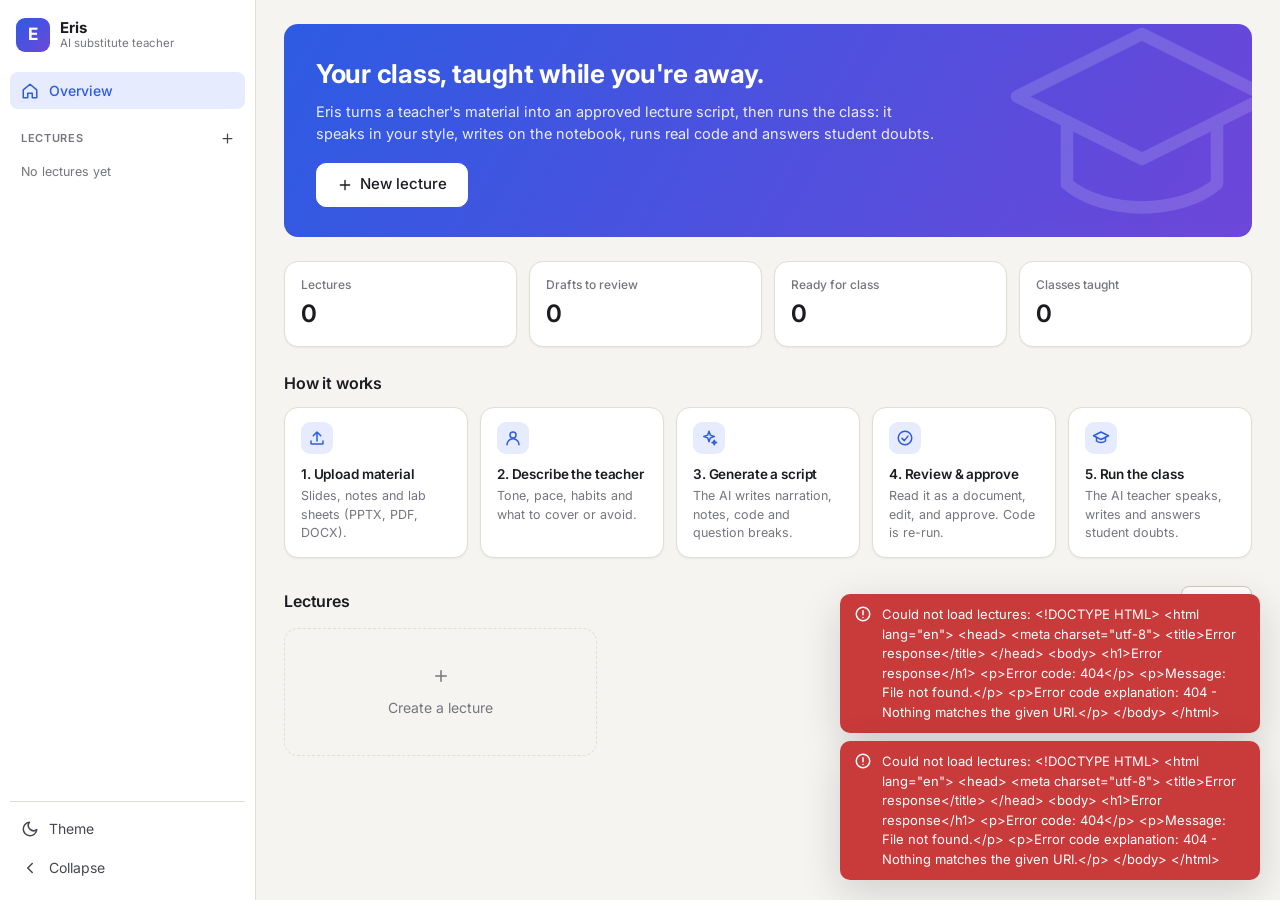
==== web/index.html @ 350eb814 "Add interactive visuals, avatar, script quality pipeline, smarter doubt agent" ====
<!doctype html>
<html lang="en">
<head>
  <meta charset="utf-8">
  <meta name="viewport" content="width=device-width, initial-scale=1">
  <title>Eris · AI Substitute Teacher</title>
  <link rel="icon" href="data:image/svg+xml,%3Csvg xmlns='http://www.w3.org/2000/svg' viewBox='0 0 32 32'%3E%3Crect width='32' height='32' rx='8' fill='%232d5be3'/%3E%3Cpath d='M10 9h12v3H13.5v2.5H21v3h-7.5V20H22v3H10z' fill='white'/%3E%3C/svg%3E">
  <link rel="preconnect" href="https://fonts.googleapis.com">
  <link rel="preconnect" href="https://fonts.gstatic.com" crossorigin>
  <link href="https://fonts.googleapis.com/css2?family=Inter:wght@400;500;600;700&family=JetBrains+Mono:wght@400;500&family=Kalam:wght@400;700&display=swap" rel="stylesheet">
  <!-- three.js for the talking avatar, vendored (MIT); only downloaded when the avatar is shown -->
  <script type="importmap">
    { "imports": { "three": "./vendor/three/three.module.js", "three/addons/": "./vendor/three/addons/" } }
  </script>
  <link rel="stylesheet" href="css/base.css">
  <link rel="stylesheet" href="css/studio.css">
  <link rel="stylesheet" href="css/classroom.css">
  <script>
    try { const t = localStorage.getItem("eris-theme"); if (t) document.documentElement.dataset.theme = t; } catch (e) {}
  </script>
</head>
<body>
  <div class="app" id="app">
    <aside class="sidebar" id="sidebar">
      <a class="brand" href="#/">
        <span class="brand-mark">E</span>
        <span class="brand-text"><strong>Eris</strong><small>AI substitute teacher</small></span>
      </a>

      <nav class="nav">
        <a class="nav-item" href="#/" data-nav="home" title="Overview">
          <svg viewBox="0 0 24 24"><path d="M3 10.5 12 3l9 7.5V21h-6v-6H9v6H3z"/></svg>
          <span>Overview</span>
        </a>
      </nav>

      <div class="sidebar-section">
        <div class="sidebar-heading">
          <span>Lectures</span>
          <button class="icon-btn sm" id="new-lecture-btn" title="New lecture" aria-label="New lecture">
            <svg viewBox="0 0 24 24"><path d="M12 5v14M5 12h14"/></svg>
          </button>
        </div>
        <ul class="lecture-list" id="lecture-list"></ul>
      </div>

      <div class="sidebar-footer">
        <button class="nav-item" id="theme-btn" title="Toggle theme">
          <svg viewBox="0 0 24 24"><path d="M21 12.8A9 9 0 1 1 11.2 3a7 7 0 0 0 9.8 9.8z"/></svg>
          <span>Theme</span>
        </button>
        <button class="nav-item" id="collapse-btn" title="Collapse sidebar">
          <svg viewBox="0 0 24 24"><path d="M15 6l-6 6 6 6"/></svg>
          <span>Collapse</span>
        </button>
      </div>
    </aside>

    <main class="main" id="main"></main>
  </div>

  <div class="toasts" id="toasts" aria-live="polite"></div>
  <div class="modal-root" id="modal-root"></div>

  <script type="module" src="js/app.js"></script>
</body>
</html>
---- web/css/base.css ----
/* Eris: tokens, app shell, shared components. */

:root {
  --bg: #f5f4f0;
  --surface: #ffffff;
  --surface-2: #f0eee8;
  --surface-3: #e8e5dc;
  --border: #e2ded4;
  --border-strong: #cfcabd;
  --text: #1b1c21;
  --text-2: #45464f;
  --muted: #74757e;
  --primary: #2d5be3;
  --primary-hover: #2249c4;
  --primary-soft: #e6ecfd;
  --on-primary: #ffffff;
  --success: #17885d;
  --success-soft: #dff3ea;
  --warning: #b96a12;
  --warning-soft: #fbeedb;
  --danger: #c93a3a;
  --danger-soft: #fbe3e3;
  --violet: #6d47d9;
  --violet-soft: #ece6fc;
  --sky: #1f7fb8;
  --sky-soft: #def0fa;
  --marker: #ffe066;
  --shadow-sm: 0 1px 2px rgba(20, 20, 30, .06);
  --shadow: 0 1px 2px rgba(20, 20, 30, .05), 0 4px 16px rgba(20, 20, 30, .06);
  --shadow-lg: 0 12px 40px rgba(20, 20, 30, .16);
  --radius-sm: 6px;
  --radius: 10px;
  --radius-lg: 14px;
  --font: "Inter", system-ui, -apple-system, "Segoe UI", sans-serif;
  --mono: "JetBrains Mono", ui-monospace, "SF Mono", Menlo, monospace;
  --hand: "Kalam", "Comic Sans MS", cursive;
  --sidebar-w: 256px;
  color-scheme: light;
}

@media (prefers-color-scheme: dark) {
  :root:not([data-theme="light"]) {
    --bg: #0e1014; --surface: #161920; --surface-2: #1c2029; --surface-3: #252a35;
    --border: #262b36; --border-strong: #353b49; --text: #e9eaee; --text-2: #c3c6cf; --muted: #8b909c;
    --primary: #6f8fff; --primary-hover: #8aa3ff; --primary-soft: #1d2645; --on-primary: #0b0f1d;
    --success: #3ec48d; --success-soft: #12291f; --warning: #f0a54a; --warning-soft: #2e2213;
    --danger: #f07070; --danger-soft: #331819; --violet: #a68bff; --violet-soft: #241c3d;
    --sky: #5ab8ee; --sky-soft: #11263a; --marker: #e8c63c;
    --shadow: 0 1px 2px rgba(0,0,0,.3), 0 4px 16px rgba(0,0,0,.25); --shadow-lg: 0 12px 40px rgba(0,0,0,.5);
    color-scheme: dark;
  }
}
:root[data-theme="dark"] {
  --bg: #0e1014; --surface: #161920; --surface-2: #1c2029; --surface-3: #252a35;
  --border: #262b36; --border-strong: #353b49; --text: #e9eaee; --text-2: #c3c6cf; --muted: #8b909c;
  --primary: #6f8fff; --primary-hover: #8aa3ff; --primary-soft: #1d2645; --on-primary: #0b0f1d;
  --success: #3ec48d; --success-soft: #12291f; --warning: #f0a54a; --warning-soft: #2e2213;
  --danger: #f07070; --danger-soft: #331819; --violet: #a68bff; --violet-soft: #241c3d;
  --sky: #5ab8ee; --sky-soft: #11263a; --marker: #e8c63c;
  --shadow: 0 1px 2px rgba(0,0,0,.3), 0 4px 16px rgba(0,0,0,.25); --shadow-lg: 0 12px 40px rgba(0,0,0,.5);
  color-scheme: dark;
}

* { box-sizing: border-box; }
html, body { height: 100%; }
body {
  margin: 0; background: var(--bg); color: var(--text);
  font: 14px/1.5 var(--font); -webkit-font-smoothing: antialiased;
}
a { color: var(--primary); text-decoration: none; }
button, input, textarea, select { font: inherit; color: inherit; }
svg { width: 18px; height: 18px; fill: none; stroke: currentColor; stroke-width: 2; stroke-linecap: round; stroke-linejoin: round; flex: none; }
h1, h2, h3, h4 { margin: 0; letter-spacing: -.01em; }
code, pre, .mono { font-family: var(--mono); }
.hidden { display: none !important; }
.muted { color: var(--muted); }
::selection { background: var(--primary-soft); }

/* ---------- shell ---------- */
.app { display: grid; grid-template-columns: var(--sidebar-w) 1fr; height: 100vh; transition: grid-template-columns .25s ease; }
.app.collapsed { --sidebar-w: 64px; }
.sidebar {
  display: flex; flex-direction: column; gap: 6px; min-width: 0; overflow: hidden;
  background: var(--surface); border-right: 1px solid var(--border); padding: 14px 10px;
}
.brand { display: flex; align-items: center; gap: 10px; padding: 4px 6px 14px; color: var(--text); }
.brand-mark {
  width: 34px; height: 34px; border-radius: 9px; display: grid; place-items: center; flex: none;
  background: linear-gradient(135deg, var(--primary), var(--violet)); color: #fff; font-weight: 700; font-size: 17px;
}
.brand-text { display: flex; flex-direction: column; line-height: 1.2; white-space: nowrap; }
.brand-text strong { font-size: 15px; }
.brand-text small { color: var(--muted); font-size: 11.5px; }
.nav { display: flex; flex-direction: column; gap: 2px; }
.nav-item {
  display: flex; align-items: center; gap: 10px; width: 100%; padding: 8px 11px; border: 0; border-radius: 8px;
  background: none; color: var(--text-2); cursor: pointer; white-space: nowrap; text-align: left;
}
.nav-item:hover { background: var(--surface-2); color: var(--text); }
.nav-item.active { background: var(--primary-soft); color: var(--primary); font-weight: 500; }
.sidebar-section { flex: 1; min-height: 0; display: flex; flex-direction: column; margin-top: 10px; }
.sidebar-heading {
  display: flex; align-items: center; justify-content: space-between; padding: 0 6px 6px 11px;
  font-size: 11px; font-weight: 600; text-transform: uppercase; letter-spacing: .06em; color: var(--muted);
}
.lecture-list { list-style: none; margin: 0; padding: 0; overflow-y: auto; flex: 1; }
.lecture-link {
  display: flex; align-items: center; gap: 10px; padding: 7px 10px; border-radius: 8px; color: var(--text-2);
}
.lecture-link:hover { background: var(--surface-2); color: var(--text); }
.lecture-link.active { background: var(--surface-2); color: var(--text); font-weight: 500; }
.lecture-avatar {
  width: 26px; height: 26px; border-radius: 7px; flex: none; display: grid; place-items: center;
  font-size: 11px; font-weight: 600; text-transform: uppercase; background: var(--surface-3); color: var(--text-2);
}
.lecture-link .name { flex: 1; min-width: 0; overflow: hidden; text-overflow: ellipsis; white-space: nowrap; }
.sidebar-footer { border-top: 1px solid var(--border); padding-top: 8px; display: flex; flex-direction: column; gap: 2px; }
.app.collapsed .brand-text, .app.collapsed .nav-item span, .app.collapsed .sidebar-heading span,
.app.collapsed .lecture-link .name, .app.collapsed .lecture-link .dot { display: none; }
.app.collapsed .sidebar-heading { justify-content: center; padding: 0 0 6px; }
.app.collapsed .nav-item, .app.collapsed .lecture-link { justify-content: center; padding: 8px 0; }
.app.collapsed .brand { justify-content: center; padding-left: 0; padding-right: 0; }
.app.collapsed #collapse-btn svg { transform: rotate(180deg); }
.main { min-width: 0; overflow-y: auto; display: flex; flex-direction: column; }

/* ---------- page header ---------- */
.page-header {
  position: sticky; top: 0; z-index: 5; display: flex; align-items: center; gap: 16px; flex-wrap: wrap;
  padding: 14px 28px; background: color-mix(in srgb, var(--bg) 88%, transparent); backdrop-filter: blur(10px);
  border-bottom: 1px solid var(--border);
}
.page-title { display: flex; flex-direction: column; min-width: 0; }
.page-title .crumb { font-size: 12px; color: var(--muted); }
.page-title h1 { font-size: 19px; font-weight: 600; white-space: nowrap; overflow: hidden; text-overflow: ellipsis; }
.page-header .spacer { flex: 1; }
.tabs { display: inline-flex; padding: 3px; gap: 2px; background: var(--surface-2); border-radius: 9px; border: 1px solid var(--border); }
.tab {
  display: inline-flex; align-items: center; gap: 7px; padding: 6px 13px; border-radius: 7px; border: 0;
  background: none; color: var(--text-2); cursor: pointer; font-weight: 500; font-size: 13px;
}
.tab:hover { color: var(--text); }
.tab.active { background: var(--surface); color: var(--text); box-shadow: var(--shadow-sm); }
.tab svg { width: 16px; height: 16px; }
.page { padding: 24px 28px 40px; max-width: 1480px; width: 100%; margin: 0 auto; }

/* ---------- buttons & inputs ---------- */
.btn {
  display: inline-flex; align-items: center; justify-content: center; gap: 7px; height: 36px; padding: 0 14px;
  border-radius: 8px; border: 1px solid var(--border-strong); background: var(--surface); color: var(--text);
  font-weight: 500; font-size: 13.5px; cursor: pointer; white-space: nowrap; transition: background .15s, border-color .15s, opacity .15s;
}
.btn:hover:not(:disabled) { background: var(--surface-2); }
.btn:disabled { opacity: .5; cursor: not-allowed; }
.btn svg { width: 16px; height: 16px; }
.btn.primary { background: var(--primary); border-color: var(--primary); color: var(--on-primary); }
.btn.primary:hover:not(:disabled) { background: var(--primary-hover); border-color: var(--primary-hover); }
.btn.success { background: var(--success); border-color: var(--success); color: #fff; }
.btn.success:hover:not(:disabled) { filter: brightness(1.07); }
.btn.danger { color: var(--danger); }
.btn.danger:hover:not(:disabled) { background: var(--danger-soft); border-color: var(--danger); }
.btn.ghost { border-color: transparent; background: none; }
.btn.ghost:hover:not(:disabled) { background: var(--surface-2); }
.btn.sm { height: 30px; padding: 0 10px; font-size: 12.5px; }
.btn.lg { height: 44px; padding: 0 20px; font-size: 15px; border-radius: 10px; }
.icon-btn {
  display: inline-grid; place-items: center; width: 34px; height: 34px; border-radius: 8px; border: 1px solid transparent;
  background: none; color: var(--text-2); cursor: pointer;
}
.icon-btn:hover { background: var(--surface-2); color: var(--text); }
.icon-btn.sm { width: 26px; height: 26px; }
.icon-btn.sm svg { width: 15px; height: 15px; }
.spinner { width: 15px; height: 15px; border: 2px solid currentColor; border-right-color: transparent; border-radius: 50%; animation: spin .7s linear infinite; flex: none; }
@keyframes spin { to { transform: rotate(360deg); } }

.field { display: flex; flex-direction: column; gap: 5px; min-width: 0; }
.field > span { font-size: 12.5px; font-weight: 500; color: var(--text-2); }
.field small { color: var(--muted); font-size: 12px; }
.input, .textarea, .select {
  width: 100%; padding: 8px 11px; border-radius: 8px; border: 1px solid var(--border-strong);
  background: var(--surface); color: var(--text); outline: none; transition: border-color .15s, box-shadow .15s;
}
.input { height: 36px; }
.textarea { resize: vertical; min-height: 60px; line-height: 1.45; }
.input:focus, .textarea:focus, .select:focus { border-color: var(--primary); box-shadow: 0 0 0 3px var(--primary-soft); }
.input.invalid { border-color: var(--danger); box-shadow: 0 0 0 3px var(--danger-soft); }

/* ---------- cards, badges ---------- */
.card { background: var(--surface); border: 1px solid var(--border); border-radius: var(--radius-lg); box-shadow: var(--shadow-sm); }
.card-header { display: flex; align-items: center; gap: 10px; padding: 14px 18px; border-bottom: 1px solid var(--border); }
.card-header h3 { font-size: 14.5px; font-weight: 600; }
.card-header .sub { color: var(--muted); font-size: 12.5px; }
.card-header .spacer { flex: 1; }
.card-body { padding: 16px 18px; }
.step-num {
  width: 22px; height: 22px; border-radius: 50%; display: grid; place-items: center; flex: none;
  background: var(--primary-soft); color: var(--primary); font-size: 12px; font-weight: 600;
}
.step-num.done { background: var(--success-soft); color: var(--success); }

.badge {
  display: inline-flex; align-items: center; gap: 6px; height: 22px; padding: 0 9px; border-radius: 999px;
  font-size: 11.5px; font-weight: 600; text-transform: capitalize; white-space: nowrap;
  background: var(--surface-3); color: var(--text-2);
}
.badge::before { content: ""; width: 6px; height: 6px; border-radius: 50%; background: currentColor; }
.badge.indexed { background: var(--sky-soft); color: var(--sky); }
.badge.draft { background: var(--warning-soft); color: var(--warning); }
.badge.approved { background: var(--success-soft); color: var(--success); }
.badge.completed { background: var(--violet-soft); color: var(--violet); }
.badge.running { background: var(--primary-soft); color: var(--primary); }
.badge.failed { background: var(--danger-soft); color: var(--danger); }
.dot { width: 7px; height: 7px; border-radius: 50%; background: var(--border-strong); flex: none; }
.dot.indexed { background: var(--sky); } .dot.draft { background: var(--warning); }
.dot.approved { background: var(--success); } .dot.completed { background: var(--violet); }

.empty {
  display: flex; flex-direction: column; align-items: center; justify-content: center; text-align: center; gap: 10px;
  padding: 48px 24px; color: var(--muted);
}
.empty .empty-icon {
  width: 52px; height: 52px; border-radius: 14px; display: grid; place-items: center;
  background: var(--surface-2); color: var(--text-2);
}
.empty .empty-icon svg { width: 24px; height: 24px; }
.empty h3 { color: var(--text); font-size: 16px; }
.empty p { margin: 0; max-width: 420px; }

.callout { display: flex; gap: 10px; padding: 11px 13px; border-radius: 9px; font-size: 13px; line-height: 1.45; }
.callout svg { margin-top: 1px; }
.callout.error { background: var(--danger-soft); color: var(--danger); }
.callout.warn { background: var(--warning-soft); color: var(--warning); }
.callout.info { background: var(--primary-soft); color: var(--primary); }
.callout.ok { background: var(--success-soft); color: var(--success); }

/* ---------- toasts & modal ---------- */
.toasts { position: fixed; right: 20px; bottom: 20px; z-index: 50; display: flex; flex-direction: column; gap: 8px; }
.toast {
  display: flex; align-items: flex-start; gap: 10px; min-width: 260px; max-width: 420px; padding: 11px 14px;
  background: var(--text); color: var(--bg); border-radius: 10px; box-shadow: var(--shadow-lg); font-size: 13px;
  animation: toast-in .2s ease;
}
.toast.error { background: var(--danger); color: #fff; }
.toast.success svg { color: var(--success); }
@keyframes toast-in { from { opacity: 0; transform: translateY(8px); } }
.modal-root:empty { display: none; }
.modal-backdrop {
  position: fixed; inset: 0; z-index: 40; display: grid; place-items: center; padding: 16px;
  background: rgba(10, 12, 18, .45); backdrop-filter: blur(2px); animation: fade .15s ease;
}
@keyframes fade { from { opacity: 0; } }
.modal { width: min(460px, 100%); background: var(--surface); border-radius: var(--radius-lg); box-shadow: var(--shadow-lg); border: 1px solid var(--border); }
.modal-head { padding: 18px 20px 4px; }
.modal-head h2 { font-size: 17px; }
.modal-head p { margin: 6px 0 0; color: var(--muted); }
.modal-body { padding: 14px 20px; display: flex; flex-direction: column; gap: 12px; }
.modal-foot { display: flex; justify-content: flex-end; gap: 8px; padding: 12px 20px 18px; }

/* ---------- overview (home) ---------- */
.hero {
  position: relative; overflow: hidden; border-radius: var(--radius-lg); padding: 30px 32px; margin-bottom: 24px;
  background: linear-gradient(120deg, var(--primary) 0%, var(--violet) 100%); color: #fff;
}
.hero h1 { font-size: 26px; font-weight: 700; }
.hero p { margin: 8px 0 18px; max-width: 620px; opacity: .9; font-size: 14.5px; }
.hero .btn { background: #fff; color: #1b1c21; border-color: #fff; }
.hero .btn.outline { background: rgba(255,255,255,.12); color: #fff; border-color: rgba(255,255,255,.35); }
.hero-art { position: absolute; right: -40px; top: -40px; width: 300px; height: 300px; opacity: .14; }
.hero-art svg { width: 100%; height: 100%; stroke-width: 1; }
.pipeline { display: grid; grid-template-columns: repeat(5, 1fr); gap: 12px; margin-bottom: 28px; }
.pipe-step { padding: 14px 16px; position: relative; }
.pipe-step .pipe-icon { width: 32px; height: 32px; border-radius: 9px; display: grid; place-items: center; background: var(--primary-soft); color: var(--primary); margin-bottom: 10px; }
.pipe-step h4 { font-size: 13.5px; font-weight: 600; }
.pipe-step p { margin: 3px 0 0; font-size: 12.5px; color: var(--muted); }
.section-title { display: flex; align-items: center; justify-content: space-between; margin: 0 0 12px; }
.section-title h2 { font-size: 16px; font-weight: 600; }
.stat-row { display: grid; grid-template-columns: repeat(4, 1fr); gap: 12px; margin-bottom: 24px; }
.stat { padding: 14px 16px; }
.stat .label { font-size: 12px; color: var(--muted); font-weight: 500; }
.stat .value { font-size: 24px; font-weight: 650; margin-top: 2px; letter-spacing: -.02em; }
.lecture-grid { display: grid; grid-template-columns: repeat(auto-fill, minmax(260px, 1fr)); gap: 14px; }
.lecture-card { padding: 16px; display: flex; flex-direction: column; gap: 12px; color: var(--text); transition: border-color .15s, transform .15s, box-shadow .15s; }
.lecture-card:hover { border-color: var(--border-strong); box-shadow: var(--shadow); transform: translateY(-1px); }
.lecture-card .top { display: flex; align-items: center; gap: 10px; }
.lecture-card .top .lecture-avatar { width: 36px; height: 36px; border-radius: 10px; font-size: 13px; }
.lecture-card h3 { font-size: 14.5px; font-weight: 600; overflow: hidden; text-overflow: ellipsis; white-space: nowrap; }
.lecture-card .progress { display: flex; gap: 4px; }
.lecture-card .progress i { flex: 1; height: 4px; border-radius: 2px; background: var(--surface-3); }
.lecture-card .progress i.on { background: var(--primary); }
.lecture-card .foot { display: flex; align-items: center; justify-content: space-between; font-size: 12.5px; color: var(--muted); }
.lecture-card.new-card { align-items: center; justify-content: center; border-style: dashed; color: var(--muted); min-height: 128px; background: transparent; box-shadow: none; cursor: pointer; }
.lecture-card.new-card:hover { color: var(--primary); border-color: var(--primary); }

@media (max-width: 1100px) { .pipeline { grid-template-columns: repeat(3, 1fr); } .stat-row { grid-template-columns: repeat(2, 1fr); } }
@media (max-width: 760px) {
  .app { grid-template-columns: 64px 1fr; }
  .app .brand-text, .app .nav-item span, .app .sidebar-heading span, .app .lecture-link .name, .app .lecture-link .dot { display: none; }
  .app .nav-item, .app .lecture-link { justify-content: center; padding: 8px 0; }
  .page, .page-header { padding-left: 16px; padding-right: 16px; }
  .pipeline { grid-template-columns: 1fr 1fr; }
}
---- web/css/studio.css ----
/* Studio: setup column + script document. */

.studio { display: grid; grid-template-columns: minmax(340px, 420px) minmax(0, 1fr); gap: 20px; align-items: start; }
.studio-left { display: flex; flex-direction: column; gap: 16px; }
.stack { display: flex; flex-direction: column; gap: 12px; }
.grid-2 { display: grid; grid-template-columns: 1fr 1fr; gap: 12px; }
.span-2 { grid-column: span 2; }
.btn.block { width: 100%; }
.link { color: var(--primary); font-weight: 500; }
.linkish { border: 0; background: none; padding: 0; color: inherit; font-weight: 600; text-decoration: underline; cursor: pointer; }
.pill-note { display: flex; align-items: center; gap: 7px; height: 36px; padding: 0 10px; border-radius: 8px; background: var(--surface-2); color: var(--muted); font-size: 12.5px; }
.pill-note svg { width: 15px; height: 15px; }

.dropzone {
  display: flex; flex-direction: column; align-items: center; gap: 6px; padding: 22px 16px; text-align: center; cursor: pointer;
  border: 1.5px dashed var(--border-strong); border-radius: var(--radius); background: var(--surface-2); color: var(--text-2);
  transition: border-color .15s, background .15s;
}
.dropzone:hover, .dropzone.over { border-color: var(--primary); background: var(--primary-soft); }
.dropzone.busy { opacity: .6; pointer-events: none; }
.dropzone small { color: var(--muted); font-size: 12px; }
.dz-icon { width: 38px; height: 38px; border-radius: 10px; display: grid; place-items: center; background: var(--surface); color: var(--primary); box-shadow: var(--shadow-sm); margin-bottom: 4px; }
.file-list { list-style: none; margin: 0; padding: 0; display: flex; flex-direction: column; gap: 6px; }
.file-list li { display: flex; align-items: center; gap: 10px; padding: 7px 8px 7px 8px; border: 1px solid var(--border); border-radius: 8px; }
.file-list li.file-empty { border-style: dashed; justify-content: center; color: var(--muted); font-size: 12.5px; }
.file-type { width: 38px; height: 24px; border-radius: 5px; display: grid; place-items: center; font-size: 9.5px; font-weight: 700; letter-spacing: .03em; background: var(--surface-3); color: var(--text-2); flex: none; }
.file-type.pptx { background: #fde8de; color: #c4521f; }
.file-type.pdf { background: #fde2e2; color: #c23434; }
.file-type.docx { background: #dfe9fd; color: #2a5bd7; }
:root[data-theme="dark"] .file-type.pptx, :root[data-theme="dark"] .file-type.pdf, :root[data-theme="dark"] .file-type.docx { background: var(--surface-3); }
@media (prefers-color-scheme: dark) { :root:not([data-theme="light"]) .file-type { background: var(--surface-3); } }
.file-name { flex: 1; min-width: 0; overflow: hidden; text-overflow: ellipsis; white-space: nowrap; font-size: 13px; }

.persona { display: flex; flex-direction: column; }
.persona-group { border-top: 1px solid var(--border); }
.persona-group:first-child { border-top: 0; }
.persona-group summary { display: flex; align-items: center; gap: 10px; padding: 12px 18px; cursor: pointer; list-style: none; }
.persona-group summary::-webkit-details-marker { display: none; }
.persona-group summary > div { flex: 1; display: flex; flex-direction: column; }
.persona-group summary strong { font-size: 13.5px; font-weight: 600; }
.persona-group summary small { color: var(--muted); font-size: 12px; }
.persona-group summary:hover { background: var(--surface-2); }
.persona-group .chev { transition: transform .15s; color: var(--muted); width: 16px; height: 16px; }
.persona-group[open] .chev { transform: rotate(90deg); }
.persona-count { font-size: 11.5px; font-weight: 600; color: var(--warning); background: var(--warning-soft); padding: 1px 7px; border-radius: 999px; }
.persona-count.ok { color: var(--success); background: var(--success-soft); }
.persona-fields { display: flex; flex-direction: column; gap: 10px; padding: 2px 18px 16px; }

.generate-bar { position: sticky; bottom: 0; padding: 14px; border-radius: var(--radius-lg); background: var(--surface); border: 1px solid var(--border); box-shadow: var(--shadow); display: flex; flex-direction: column; gap: 8px; }
.generate-meta { display: flex; align-items: center; justify-content: space-between; gap: 8px; }

.studio-right { position: sticky; top: 84px; display: flex; flex-direction: column; max-height: calc(100vh - 104px); min-height: 520px; overflow: hidden; }
.script-head { flex-wrap: wrap; }
.script-stats { display: flex; gap: 6px; flex-wrap: wrap; padding: 10px 18px; border-bottom: 1px solid var(--border); background: var(--surface-2); }
.s-item { display: inline-flex; align-items: center; gap: 6px; padding: 3px 10px; border-radius: 999px; background: var(--surface); border: 1px solid var(--border); font-size: 12.5px; color: var(--muted); }
.s-item svg { width: 14px; height: 14px; }
.s-item strong { color: var(--text); font-weight: 600; }
.script-notices:not(:empty) { padding: 12px 18px 0; display: flex; flex-direction: column; gap: 8px; }
.callout.errors ul { margin: 6px 0 0; padding-left: 0; list-style: none; max-height: 160px; overflow: auto; display: flex; flex-direction: column; gap: 3px; }
.callout.errors li { white-space: pre-wrap; font-family: var(--mono); font-size: 12px; }
.judge-card { border: 1px solid var(--border); border-radius: 10px; background: var(--surface); font-size: 13px; }
.judge-card summary { display: flex; align-items: center; gap: 8px; padding: 9px 12px; cursor: pointer; list-style: none; }
.judge-card summary::-webkit-details-marker { display: none; }
.judge-card.ok summary svg { color: var(--success); } .judge-card.bad summary svg { color: var(--warning); }
.judge-meta { color: var(--muted); }
.judge-by { margin-left: auto; font: 11px var(--mono); color: var(--muted); }
.judge-list { list-style: none; margin: 0; padding: 0 12px 10px; display: flex; flex-direction: column; gap: 8px; max-height: 180px; overflow: auto; }
.judge-list li { display: flex; gap: 10px; align-items: flex-start; }
.judge-list li > div { display: flex; flex-direction: column; }
.judge-list strong { font-weight: 600; }
.judge-list small { color: var(--muted); }
.judge-pair { display: flex; gap: 6px; align-items: flex-start; margin: 0; padding: 0 12px 10px; color: var(--muted); font-size: 12px; }
.judge-pair svg { width: 14px; height: 14px; flex: none; margin-top: 2px; }
.judge-pair.warn { color: var(--warning); }
.judge-head { display: flex; align-items: center; gap: 8px; padding: 9px 12px; color: var(--muted); }
.judge-ok { margin: 0; padding: 0 12px 10px; color: var(--success); }
.script-pane { flex: 1; min-height: 0; overflow: auto; }

/* preview document */
.script-doc { max-width: 760px; margin: 0 auto; padding: 22px 28px 48px; display: flex; flex-direction: column; gap: 12px; }
.doc-section { display: flex; flex-direction: column; gap: 12px; padding-top: 14px; }
.doc-section + .doc-section { border-top: 1px solid var(--border); margin-top: 10px; padding-top: 24px; }
.doc-section h2 { display: flex; align-items: center; gap: 10px; font-size: 18px; font-weight: 650; }
.doc-sec-num { font: 600 12px var(--mono); color: var(--primary); background: var(--primary-soft); padding: 2px 7px; border-radius: 6px; }
.doc-say { display: flex; gap: 12px; }
.doc-say p { margin: 0; font-size: 15px; line-height: 1.7; color: var(--text); }
.doc-speaker { width: 26px; height: 26px; border-radius: 50%; flex: none; display: grid; place-items: center; background: var(--surface-2); color: var(--muted); margin-top: 2px; }
.doc-speaker svg { width: 14px; height: 14px; }
.doc-note {
  position: relative; margin-left: 38px; padding: 10px 16px 12px 46px; border-radius: 8px; border: 1px solid #ebe3c7;
  background: repeating-linear-gradient(#fffdf4 0 27px, #e7e0c6 27px 28px); color: #1f3b8f; font-family: var(--hand); font-size: 17px; line-height: 28px;
}
.doc-note::before { content: ""; position: absolute; left: 34px; top: 0; bottom: 0; width: 1.5px; background: #f0a3a3; }
.doc-note h4 { font-family: var(--hand); font-size: 21px; font-weight: 700; text-decoration: underline; text-underline-offset: 4px; line-height: 28px; }
.doc-note-tag { position: absolute; right: 10px; top: 8px; display: inline-flex; align-items: center; gap: 4px; font: 600 10.5px var(--font); text-transform: uppercase; letter-spacing: .05em; color: #a59b77; }
.doc-note-tag svg { width: 12px; height: 12px; }
.doc-note-lines div { white-space: pre-wrap; }
.doc-chip { align-self: flex-start; margin-left: 38px; display: inline-flex; align-items: center; gap: 7px; padding: 4px 10px; border-radius: 7px; background: var(--surface-2); color: var(--text-2); font-size: 12.5px; border: 1px solid var(--border); }
.doc-chip svg { width: 14px; height: 14px; color: var(--muted); }
.doc-chip.marker { background: color-mix(in srgb, var(--marker) 22%, var(--surface)); border-color: color-mix(in srgb, var(--marker) 50%, var(--border)); }
.doc-code { margin: 0 0 0 38px; border-radius: 10px; overflow: hidden; background: #14161c; color: #e4e6ec; border: 1px solid #23262f; }
.doc-code figcaption { display: flex; align-items: center; gap: 7px; padding: 7px 12px; background: #1b1e26; color: #a3a8b5; font: 500 12px var(--mono); border-bottom: 1px solid #23262f; }
.doc-code figcaption svg { width: 14px; height: 14px; }
.doc-code pre, .doc-run pre { margin: 0; padding: 10px 0; font-size: 13px; line-height: 1.6; overflow-x: auto; }
.doc-code .ln { display: flex; padding-right: 14px; }
.doc-code .no { width: 40px; flex: none; text-align: right; padding-right: 14px; color: #555b69; user-select: none; }
.doc-run { margin-left: 38px; border-radius: 10px; overflow: hidden; border: 1px solid var(--border); }
.doc-run-cmd { display: flex; align-items: center; gap: 8px; padding: 7px 12px; background: var(--surface-2); font-size: 12.5px; }
.doc-run-cmd svg { width: 14px; height: 14px; color: var(--muted); }
.doc-run pre { padding: 8px 14px; background: var(--surface); color: var(--text-2); white-space: pre-wrap; }
.doc-break { display: flex; align-items: center; gap: 10px; padding: 10px 14px; border-radius: 10px; background: var(--violet-soft); color: var(--violet); font-weight: 500; font-size: 13px; }

code.ic { font-size: .88em; padding: 1px 5px; border-radius: 5px; background: var(--surface-2); border: 1px solid var(--border); }

.ws { position: relative; }
.ws-tag { position: absolute; top: -9px; right: 12px; display: inline-flex; align-items: center; gap: 4px; height: 18px; padding: 0 8px; border-radius: 999px; background: var(--primary); color: var(--on-primary); font: 600 10.5px var(--font); letter-spacing: .02em; }
.ws-tag svg { width: 11px; height: 11px; }
.doc-chip.ws { padding-right: 104px; }
.doc-chip.ws .ws-tag { top: 50%; transform: translateY(-50%); right: 6px; }

/* syntax colors (code always sits on a dark surface) */
.tk-kw { color: #c792ea; } .tk-str { color: #c3e88d; } .tk-num { color: #f78c6c; }
.tk-com { color: #6b7386; font-style: italic; } .tk-fn { color: #82aaff; } .tk-bi { color: #89ddff; }

/* editor */
.editor { display: flex; height: 100%; min-height: 420px; background: var(--surface); }
.editor-gutter { flex: none; width: 52px; padding: 14px 0; overflow: hidden; text-align: right; background: var(--surface-2); border-right: 1px solid var(--border); color: var(--muted); font: 12.5px/21px var(--mono); user-select: none; }
.editor-gutter div { padding-right: 10px; }
.editor-gutter .err { color: var(--danger); background: var(--danger-soft); font-weight: 600; }
.editor-text { flex: 1; border: 0; outline: none; resize: none; padding: 14px 16px; background: transparent; font: 13px/21px var(--mono); white-space: pre; tab-size: 4; }

/* log */
.script-pane.log { display: flex; flex-direction: column; }
.log-status { display: flex; align-items: center; flex-wrap: wrap; gap: 9px; padding: 12px 18px; border-bottom: 1px solid var(--border); font-size: 13px; }
.log-status.running { color: var(--primary); } .log-status.done { color: var(--success); } .log-status.failed { color: var(--danger); }
.log-error { width: 100%; margin: 4px 0 0; padding: 10px; border-radius: 8px; background: var(--danger-soft); white-space: pre-wrap; font-size: 12px; }
.log-lines { flex: 1; overflow: auto; padding: 12px 18px 24px; background: #101217; color: #c9ccd4; font: 12.5px/1.65 var(--mono); }
.log-line { white-space: pre-wrap; word-break: break-word; }
.log-line.tool { color: #82aaff; } .log-line.bad { color: #ff8a8a; }

@media (max-width: 1100px) {
  .studio { grid-template-columns: 1fr; }
  .studio-right { position: static; max-height: none; }
  .generate-bar { position: static; }
  .script-pane { max-height: 70vh; }
}
---- web/css/classroom.css ----
/* Classroom: teacher panel + stage (notebook, slides, code). */

.chip { display: inline-flex; align-items: center; gap: 6px; height: 28px; padding: 0 10px; border-radius: 999px; background: var(--surface); border: 1px solid var(--border); font-size: 12.5px; color: var(--text-2); white-space: nowrap; }
.chip svg { width: 14px; height: 14px; color: var(--muted); }
.not-ready { max-width: 560px; margin: 40px auto; }

.classroom { flex: 1; min-height: 0; display: grid; grid-template-columns: 340px minmax(0, 1fr); gap: 16px; padding: 16px 20px 20px; height: calc(100vh - 66px); }
.class-side { display: flex; flex-direction: column; gap: 12px; min-height: 0; }

/* talking avatar (optional) */
.avatar-view { position: relative; flex: none; height: clamp(200px, 34vh, 340px); border-radius: var(--radius-lg); overflow: hidden;
  background: radial-gradient(circle at 50% 30%, #2d3656 0%, #161a26 70%); border: 1px solid var(--border); }
.avatar-loading { position: absolute; inset: 0; display: flex; align-items: center; justify-content: center; gap: 10px; color: #c8cfe0; font-size: 13px; }
.teacher-card.with-avatar .orb { display: none; }
.teacher-card .avatar-toggle { margin-left: auto; align-self: flex-start; }
.teacher-card .avatar-toggle.off { opacity: .45; }
@media (max-width: 1000px) { .avatar-view { height: 42vh; } }

/* teacher */
.teacher-card { --level: 0; display: flex; align-items: center; gap: 14px; padding: 16px; background: var(--surface); border: 1px solid var(--border); border-radius: var(--radius-lg); }
.orb { position: relative; width: 64px; height: 64px; flex: none; display: grid; place-items: center; }
.orb-core { position: relative; z-index: 2; width: 52px; height: 52px; border-radius: 50%; display: grid; place-items: center; color: #fff; font-weight: 700; font-size: 17px;
  background: radial-gradient(circle at 30% 30%, color-mix(in srgb, var(--primary) 70%, #fff), var(--primary) 55%, var(--violet));
  transform: scale(calc(1 + var(--level) * .08)); transition: transform .08s linear; box-shadow: 0 6px 18px color-mix(in srgb, var(--primary) 35%, transparent); }
.orb-ring { position: absolute; inset: 6px; border-radius: 50%; background: var(--primary); opacity: 0; z-index: 1; }
.teacher-card.speaking .orb-ring { opacity: calc(.12 + var(--level) * .25); transform: scale(calc(1 + var(--level) * .45)); }
.teacher-card.speaking .orb-ring.r2 { opacity: calc(var(--level) * .15); transform: scale(calc(1.1 + var(--level) * .8)); }
.teacher-card.paused .orb-core { filter: grayscale(.7); }
.t-meta { display: flex; flex-direction: column; min-width: 0; }
.t-meta strong { font-size: 15px; }
.t-meta small { color: var(--muted); font-size: 12px; }
.t-live { display: flex; align-items: center; gap: 8px; margin-top: 6px; }
.t-state { font-size: 12px; font-weight: 500; color: var(--primary); }
.vbars { display: flex; align-items: center; gap: 2.5px; height: 16px; }
.vbars i { width: 3px; height: 16px; border-radius: 2px; background: var(--primary); transform: scaleY(.15); transform-origin: center; }

.caption-card { padding: 14px 16px; background: var(--surface); border: 1px solid var(--border); border-radius: var(--radius-lg); min-height: 112px; display: flex; flex-direction: column; gap: 6px; }
.caption-section { font-size: 11px; font-weight: 600; text-transform: uppercase; letter-spacing: .06em; color: var(--primary); }
.caption-text { margin: 0; font-size: 15px; line-height: 1.55; color: var(--text); max-height: 140px; overflow-y: auto; }
.caption-text.in { animation: cap-in .35s ease; }
@keyframes cap-in { from { opacity: .2; transform: translateY(3px); } }

.controls { display: flex; align-items: center; gap: 8px; flex-wrap: wrap; }
.controls .btn { flex: none; }
.progress-wrap { flex: 1; min-width: 100px; display: flex; align-items: center; gap: 8px; font-size: 12px; color: var(--muted); font-variant-numeric: tabular-nums; }
.progress-bar { flex: 1; height: 5px; background: var(--surface-3); border-radius: 3px; overflow: hidden; }
.progress-bar i { display: block; height: 100%; width: 0; background: linear-gradient(90deg, var(--primary), var(--violet)); transition: width .3s ease; }

.side-panel { flex: 1; min-height: 0; display: flex; flex-direction: column; background: var(--surface); border: 1px solid var(--border); border-radius: var(--radius-lg); overflow: hidden; }
.segmented { display: flex; gap: 2px; margin: 10px 10px 0; padding: 3px; background: var(--surface-2); border-radius: 9px; }
.seg { flex: 1; display: inline-flex; align-items: center; justify-content: center; gap: 6px; height: 28px; border: 0; border-radius: 7px; background: none; font-weight: 500; font-size: 12.5px; color: var(--text-2); cursor: pointer; }
.seg.active { background: var(--surface); color: var(--text); box-shadow: var(--shadow-sm); }
.seg-count { min-width: 18px; height: 18px; padding: 0 5px; border-radius: 9px; background: var(--primary); color: var(--on-primary); font-size: 11px; display: inline-grid; place-items: center; }
.panel-body { flex: 1; min-height: 0; display: flex; flex-direction: column; }

.outline { list-style: none; margin: 0; padding: 8px; overflow-y: auto; flex: 1; }
.outline button { display: flex; align-items: center; gap: 10px; width: 100%; padding: 8px 10px; border: 0; border-radius: 8px; background: none; text-align: left; cursor: pointer; color: var(--text-2); }
.outline button:hover { background: var(--surface-2); }
.o-num { width: 22px; height: 22px; border-radius: 50%; display: grid; place-items: center; flex: none; font-size: 11px; font-weight: 600; background: var(--surface-2); border: 1px solid var(--border); }
.o-title { flex: 1; min-width: 0; font-size: 13px; }
.outline li.done .o-num { background: var(--success-soft); color: var(--success); border-color: transparent; }
.outline li.current button { background: var(--primary-soft); color: var(--primary); font-weight: 600; }
.outline li.current .o-num { background: var(--primary); color: var(--on-primary); border-color: transparent; }

.chat { flex: 1; overflow-y: auto; padding: 10px 12px; display: flex; flex-direction: column; gap: 12px; }
.chat-empty { margin: auto; text-align: center; color: var(--muted); display: flex; flex-direction: column; align-items: center; gap: 6px; padding: 20px; font-size: 13px; }
.chat-empty svg { width: 22px; height: 22px; }
.chat-empty p { margin: 0; }
.checkpoint { display: flex; flex-direction: column; gap: 8px; }
.ck-head { display: flex; align-items: center; gap: 7px; font-size: 12.5px; padding-bottom: 6px; border-bottom: 1px solid var(--border); }
.ck-head svg { width: 15px; height: 15px; color: var(--violet); }
.ck-head small { color: var(--muted); flex: 1; min-width: 0; overflow: hidden; text-overflow: ellipsis; white-space: nowrap; }
.ck-status { font-size: 11px; font-weight: 600; padding: 1px 8px; border-radius: 999px; }
.ck-status.live { background: var(--danger-soft); color: var(--danger); }
.ck-status.done { background: var(--surface-3); color: var(--muted); }
.ck-thread { display: flex; flex-direction: column; gap: 8px; }
.msg { display: flex; flex-direction: column; max-width: 92%; }
.msg .bubble { padding: 8px 11px; border-radius: 12px; font-size: 13px; line-height: 1.5; white-space: pre-wrap; word-break: break-word; }
.msg.teacher { align-self: flex-start; }
.msg.teacher .bubble { background: var(--surface-2); border-top-left-radius: 4px; }
.msg.teacher.prompt .bubble { background: var(--violet-soft); color: var(--text); }
.msg.student { align-self: flex-end; }
.msg.student .bubble { background: var(--primary); color: var(--on-primary); border-top-right-radius: 4px; }
.msg.system { align-self: center; }
.msg.system .bubble { background: var(--warning-soft); color: var(--warning); font-size: 12px; }
.msg-tag { align-self: flex-start; margin-top: 4px; font-size: 11px; font-weight: 600; color: var(--warning); }
.msg.typing { flex-direction: row; gap: 4px; padding: 10px 12px; background: var(--surface-2); border-radius: 12px; align-self: flex-start; }
.msg.typing span { width: 6px; height: 6px; border-radius: 50%; background: var(--muted); animation: blink 1.2s infinite; }
.msg.typing span:nth-child(2) { animation-delay: .2s; } .msg.typing span:nth-child(3) { animation-delay: .4s; }
@keyframes blink { 0%, 80%, 100% { opacity: .25; } 40% { opacity: 1; } }

.composer { border-top: 1px solid var(--border); padding: 10px; display: flex; flex-direction: column; gap: 8px; transition: background .2s; }
.composer.active { background: var(--primary-soft); }
.composer-box { display: flex; align-items: flex-end; gap: 4px; padding: 4px 4px 4px 10px; border: 1px solid var(--border-strong); border-radius: 10px; background: var(--surface); }
.composer.active .composer-box { border-color: var(--primary); box-shadow: 0 0 0 3px color-mix(in srgb, var(--primary) 18%, transparent); }
.composer-input { flex: 1; border: 0; outline: none; resize: none; background: none; padding: 6px 0; font-size: 13px; line-height: 1.4; max-height: 120px; }
.composer-input:disabled { cursor: not-allowed; }
.icon-btn:disabled { opacity: .4; cursor: not-allowed; }
.icon-btn.send:not(:disabled) { background: var(--primary); color: var(--on-primary); }
.icon-btn.rec { background: var(--danger); color: #fff; animation: pulse 1.2s infinite; }
@keyframes pulse { 50% { box-shadow: 0 0 0 6px color-mix(in srgb, var(--danger) 25%, transparent); } }
.wait-timer { display: flex; flex-direction: column; gap: 5px; font-size: 12px; color: var(--primary); font-weight: 500; }
.wait-bar { height: 4px; border-radius: 2px; background: var(--surface-3); overflow: hidden; }
.wait-bar i { display: block; height: 100%; width: 100%; background: var(--primary); transition: width .1s linear; }
.wait-timer.holding { color: var(--success); }
.wait-timer.holding .wait-bar i { background: var(--success); }
.composer-foot { display: flex; align-items: center; justify-content: space-between; gap: 8px; }

/* stage */
.stage-card { display: flex; flex-direction: column; min-height: 0; background: var(--surface); border: 1px solid var(--border); border-radius: var(--radius-lg); overflow: hidden; }
.stage-head { display: flex; align-items: center; gap: 12px; padding: 10px 14px; border-bottom: 1px solid var(--border); }
.stage-head .spacer { flex: 1; }
.stage-section { font-size: 13px; font-weight: 600; color: var(--text-2); white-space: nowrap; overflow: hidden; text-overflow: ellipsis; }
.env-indicator { --i: 0; position: relative; display: inline-grid; grid-template-columns: repeat(4, 96px); padding: 3px; border-radius: 9px; background: var(--surface-2); border: 1px solid var(--border); user-select: none; }
.env-glider { position: absolute; top: 3px; bottom: 3px; left: 3px; width: 96px; border-radius: 7px; background: var(--surface); box-shadow: var(--shadow-sm); transform: translateX(calc(var(--i) * 96px)); transition: transform .35s cubic-bezier(.3, .8, .3, 1); }
.env-pill { position: relative; z-index: 1; display: inline-flex; align-items: center; justify-content: center; gap: 6px; height: 28px; font-size: 12.5px; font-weight: 500; color: var(--muted); transition: color .2s; cursor: default; }
.env-pill svg { width: 15px; height: 15px; }
.env-pill.active { color: var(--text); }
.stage-body { position: relative; flex: 1; min-height: 0; }
.stage-envs { position: absolute; inset: 0; }
.env { position: absolute; inset: 0; opacity: 0; visibility: hidden; transition: opacity .3s, visibility .3s; }
.env.active { opacity: 1; visibility: visible; }

/* visual: interactive pictures in sandboxed frames */
.env-visual { background: radial-gradient(circle at 50% 0, var(--surface-2), var(--surface-3)); padding: 18px; display: flex; }
.vz-win { flex: 1; min-width: 0; display: flex; flex-direction: column; background: #fbfaf7; border: 1px solid var(--border); border-radius: var(--radius); box-shadow: var(--shadow); overflow: hidden; }
.vz-head { display: flex; align-items: center; gap: 8px; padding: 8px 12px; border-bottom: 1px solid #e2ded4; background: #fff; color: #1b1c21; font-size: 13px; font-weight: 600; min-height: 38px; }
.vz-head svg { width: 15px; height: 15px; color: var(--violet); flex: none; }
.vz-title { white-space: nowrap; overflow: hidden; text-overflow: ellipsis; }
.vz-tabs { margin-left: auto; display: flex; gap: 4px; overflow: hidden; }
.vz-tab { font-size: 11.5px; font-weight: 500; color: #74757e; padding: 3px 9px; border-radius: 6px; white-space: nowrap; }
.vz-tab.active { background: #ece6fc; color: #6d47d9; }
.vz-body { position: relative; flex: 1; min-height: 0; }
.vz-frame { position: absolute; inset: 0; width: 100%; height: 100%; border: 0; background: #fbfaf7; }
.vz-frame.off { visibility: hidden; pointer-events: none; }
.vz-frame.enter { animation: vz-enter .45s ease-out; }
@keyframes vz-enter { from { opacity: 0; transform: scale(.985); } to { opacity: 1; transform: none; } }
.vz-empty { position: absolute; inset: 0; display: grid; place-content: center; justify-items: center; gap: 8px; color: #74757e; font-size: 13px; }
.vz-empty svg { width: 26px; height: 26px; opacity: .6; }

/* notebook */
.env-notebook { background: #efe9da; padding: 22px; overflow: hidden; display: flex; flex-direction: column; }
.nb-pages { display: flex; gap: 4px; padding-left: 14px; overflow-x: auto; flex: none; }
.nb-page-tab { padding: 5px 14px 6px; border-radius: 8px 8px 0 0; background: #e2d9c2; color: #8a7d5c; font: 600 12px var(--font); white-space: nowrap; transition: background .2s, color .2s; }
.nb-page-tab.active { background: #fffdf5; color: #1d3a8a; box-shadow: 0 -2px 6px rgba(60, 45, 10, .08); }
.nb-pages:not(.hidden) + .nb-paper { border-top-left-radius: 0; }
.nb-line.nb-focus { animation: nb-focus 2.4s ease; border-radius: 4px; }
@keyframes nb-focus { 0%, 70% { background: rgba(45, 91, 227, .10); box-shadow: 0 0 0 6px rgba(45, 91, 227, .10); } 100% { background: transparent; box-shadow: none; } }
.nb-paper { position: relative; flex: 1; min-height: 0; overflow-y: auto; border-radius: 6px; box-shadow: 0 2px 10px rgba(60, 45, 10, .15);
  /* The red margin and the ruled lines are both painted on the paper (attachment: local), so they run the
     full length of the notebook however far it scrolls. */
  background:
    linear-gradient(90deg, transparent 62px, #eba4a4 62px 64px, transparent 64px),
    repeating-linear-gradient(transparent 0 37px, #c9d6ec 37px 38px),
    #fffdf5;
  background-attachment: local; padding: 38px 30px 60px 78px; }
.nb-lines { position: relative; font-family: var(--hand); font-size: 23px; line-height: 38px; color: #1d3a8a; }
.nb-line { min-height: 38px; white-space: pre-wrap; }
.nb-line.nb-title { font-size: 28px; font-weight: 700; color: #14306f; text-decoration: underline; text-decoration-thickness: 2px; text-underline-offset: 6px; margin-top: 38px; }
.nb-line.nb-title:first-child { margin-top: 0; }
.nb-line.writing::after { content: ""; display: inline-block; width: 3px; height: 22px; margin-left: 2px; background: #1d3a8a; vertical-align: -3px; animation: blink 1s infinite; }
.hl-mark { color: inherit; background: linear-gradient(transparent 18%, color-mix(in srgb, #ffe14d 85%, transparent) 18%, color-mix(in srgb, #ffe14d 85%, transparent) 88%, transparent 88%) no-repeat 0 0 / 0 100%; animation: marker .6s ease forwards; border-radius: 3px; padding: 0 2px; }
@keyframes marker { to { background-size: 100% 100%; } }

/* slides */
.env-slides { background: radial-gradient(circle at 50% 0, var(--surface-2), var(--surface-3)); display: grid; place-items: center; padding: 28px; }
.slide-frame { position: relative; width: min(100%, calc((100vh - 220px) * 16 / 9)); aspect-ratio: 16 / 9; }
.slide { position: absolute; inset: 0; background: #fff; color: #1b1c21; border-radius: 10px; box-shadow: 0 10px 40px rgba(20, 20, 40, .18); padding: 6% 7%; overflow: hidden; display: flex; flex-direction: column; }
.slide::before { content: ""; position: absolute; left: 0; top: 0; bottom: 0; width: 8px; background: linear-gradient(var(--primary), var(--violet)); }
.slide.enter { animation: slide-in .45s ease; }
@keyframes slide-in { from { opacity: 0; transform: translateX(16px); } }
.slide-title { font-size: clamp(20px, 3.2vw, 38px); font-weight: 700; letter-spacing: -.02em; margin-bottom: 4%; color: #14181f; }
.slide-points { margin: 0; padding-left: 1.2em; display: flex; flex-direction: column; gap: .55em; font-size: clamp(14px, 1.8vw, 22px); line-height: 1.4; color: #343844; overflow: auto; }
.slide-points li::marker { color: var(--primary); }
.slide-empty { margin: auto; display: flex; flex-direction: column; align-items: center; gap: 8px; color: #8b8d96; }
.slide-empty svg { width: 28px; height: 28px; }
.slide-num { position: absolute; right: 14px; bottom: 10px; font-size: 12px; color: #8b8d96; font-variant-numeric: tabular-nums; }

/* code */
.env-code { display: grid; grid-template-rows: minmax(0, 1fr) minmax(140px, 36%); background: #0f1116; }
.editor-win { display: flex; flex-direction: column; min-height: 0; }
.ed-chrome { display: none; }
.ed-tabs { display: flex; background: #161920; border-bottom: 1px solid #22252e; overflow-x: auto; min-height: 38px; }
.ed-tab { display: inline-flex; align-items: center; gap: 7px; padding: 0 16px; font: 500 12.5px var(--mono); color: #7d8394; border-right: 1px solid #22252e; white-space: nowrap; }
.ed-tab svg { width: 14px; height: 14px; color: #e8b84a; }
.ed-tab.active { background: #0f1116; color: #e4e6ec; box-shadow: inset 0 2px 0 var(--primary); }
.ed-body { flex: 1; min-height: 0; overflow: auto; padding: 14px 0; }
.ed-empty { height: 100%; display: flex; flex-direction: column; align-items: center; justify-content: center; gap: 8px; color: #5a6070; font-size: 13px; }
.ed-empty svg { width: 26px; height: 26px; }
.ed-code { font: 15px/1.75 var(--mono); color: #e4e6ec; }
.ed-line { display: flex; padding-right: 20px; transition: background .25s; border-left: 3px solid transparent; }
.ed-no { width: 52px; flex: none; text-align: right; padding-right: 18px; color: #4b5162; user-select: none; }
.ed-src { white-space: pre; }
.ed-line.typing .ed-src::after { content: ""; display: inline-block; width: 2px; height: 1.1em; background: #e4e6ec; vertical-align: -2px; margin-left: 1px; }
.ed-line.hl { background: rgba(255, 214, 64, .16); border-left-color: #ffd640; }
.ed-line.hl .ed-no { color: #ffd640; }
.terminal { display: flex; flex-direction: column; min-height: 0; border-top: 1px solid #262a34; background: #0b0d11; }
.terminal.flash { animation: term-flash 1.1s ease; }
@keyframes term-flash { 0%, 100% { box-shadow: inset 0 0 0 0 transparent; } 25%, 60% { box-shadow: inset 0 0 0 2px var(--primary); } }
.term-head { display: flex; align-items: center; gap: 7px; padding: 6px 14px; font: 600 11px var(--font); text-transform: uppercase; letter-spacing: .06em; color: #7d8394; border-bottom: 1px solid #1c1f27; }
.term-head svg { width: 14px; height: 14px; }
.term-cwd { margin-left: auto; text-transform: none; letter-spacing: 0; font: 11.5px var(--mono); color: #525868; }
.term-body { flex: 1; overflow-y: auto; padding: 10px 14px; font: 13.5px/1.6 var(--mono); color: #d0d4dc; }
.term-cmd { color: #e4e6ec; margin-top: 6px; }
.term-cmd:first-child { margin-top: 0; }
.term-prompt { color: #3ec48d; margin-right: 4px; }
.term-out { white-space: pre-wrap; color: #b9bfcb; }
.term-out.bad { color: #ff8a8a; }
.term-out .spinner { width: 12px; height: 12px; color: #7d8394; margin: 4px 0; }
.term-class { color: #f0a54a; white-space: pre-wrap; }

/* overlays */
.stage-overlay { position: absolute; inset: 0; z-index: 3; display: grid; place-items: center; padding: 24px; background: color-mix(in srgb, var(--surface) 82%, transparent); backdrop-filter: blur(6px); }
.splash { width: min(520px, 100%); text-align: center; display: flex; flex-direction: column; align-items: center; gap: 8px; padding: 30px; background: var(--surface); border: 1px solid var(--border); border-radius: 18px; box-shadow: var(--shadow-lg); animation: toast-in .25s ease; }
.splash h2 { font-size: 22px; font-weight: 700; }
.splash p { margin: 0; }
.splash-badge { width: 56px; height: 56px; border-radius: 16px; display: grid; place-items: center; margin-bottom: 6px; background: linear-gradient(135deg, var(--primary), var(--violet)); color: #fff; }
.splash-badge svg { width: 26px; height: 26px; }
.splash-badge.ok { background: var(--success); }
.splash-badge.muted-badge { background: var(--surface-3); color: var(--text-2); }
.sp-grid, .sum-grid { width: 100%; display: grid; grid-template-columns: 1fr 1fr; gap: 8px; margin: 14px 0 6px; }
.sp-item { display: flex; align-items: center; gap: 8px; padding: 10px 12px; border-radius: 10px; background: var(--surface-2); font-size: 13px; text-align: left; }
.sp-item svg { width: 16px; height: 16px; color: var(--primary); }
.sp-item span { flex: 1; color: var(--muted); }
.sum-item { padding: 12px; border-radius: 10px; background: var(--surface-2); display: flex; flex-direction: column; }
.sum-item strong { font-size: 24px; font-weight: 700; }
.sum-item span { font-size: 12px; color: var(--muted); }
.splash-actions { display: flex; gap: 10px; flex-wrap: wrap; justify-content: center; margin-top: 10px; }

@media (max-width: 1000px) {
  .classroom { grid-template-columns: 1fr; height: auto; }
  .stage-card { min-height: 560px; order: -1; }
  .side-panel { min-height: 360px; }
  .env-indicator { grid-template-columns: repeat(4, 78px); }
  .env-glider { width: 78px; transform: translateX(calc(var(--i) * 78px)); }
}
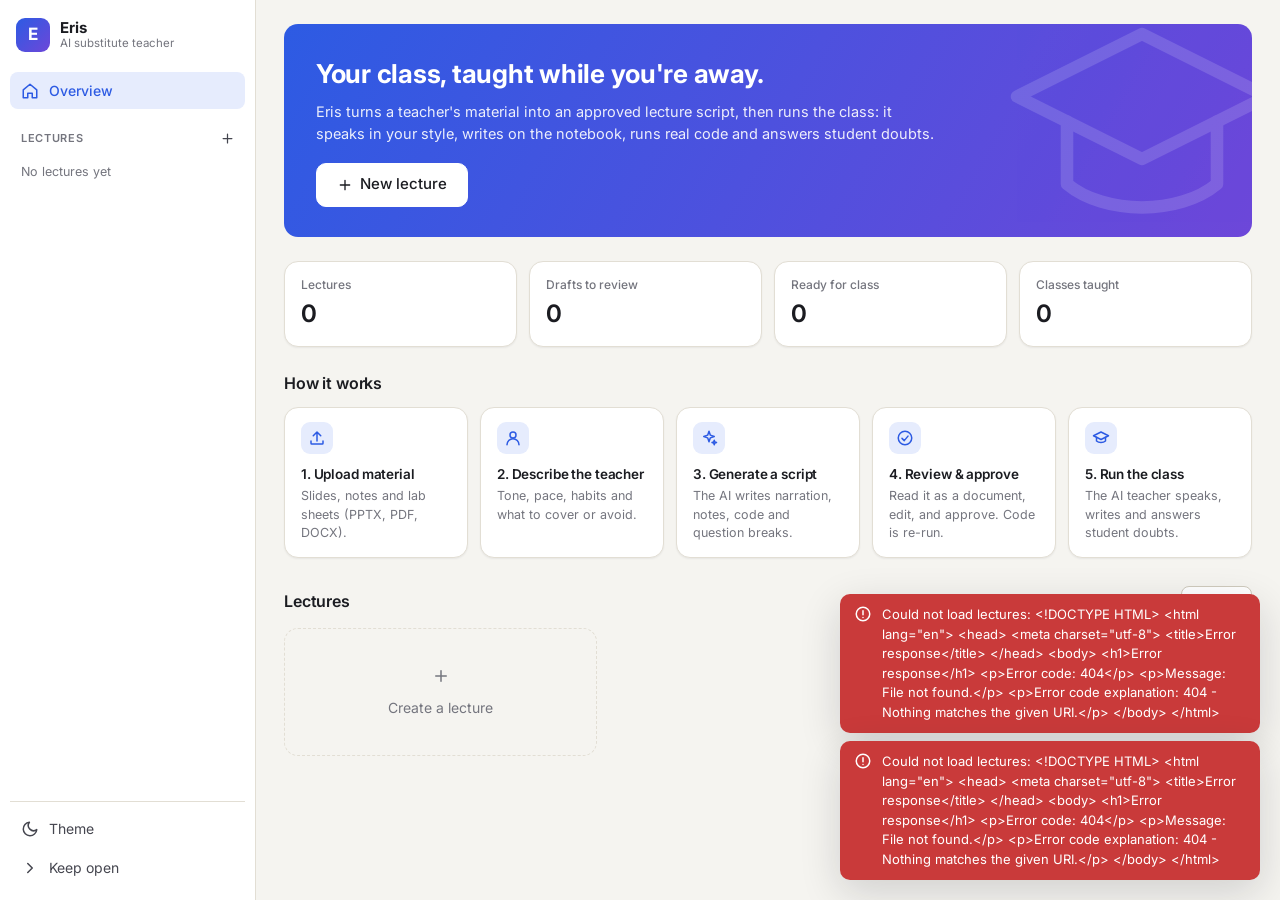
==== commit e134309f: "Add flow diagrams and graphs board, material-based environments, Studio redesign - Visual board: flo" ====
--- a/web/index.html
+++ b/web/index.html
@@ -49,9 +49,9 @@
           <svg viewBox="0 0 24 24"><path d="M21 12.8A9 9 0 1 1 11.2 3a7 7 0 0 0 9.8 9.8z"/></svg>
           <span>Theme</span>
         </button>
-        <button class="nav-item" id="collapse-btn" title="Collapse sidebar">
+        <button class="nav-item" id="collapse-btn" title="Keep the sidebar open on lecture pages">
           <svg viewBox="0 0 24 24"><path d="M15 6l-6 6 6 6"/></svg>
-          <span>Collapse</span>
+          <span>Keep open</span>
         </button>
       </div>
     </aside>
--- a/web/css/base.css
+++ b/web/css/base.css
@@ -115,12 +115,17 @@
 }
 .lecture-link .name { flex: 1; min-width: 0; overflow: hidden; text-overflow: ellipsis; white-space: nowrap; }
 .sidebar-footer { border-top: 1px solid var(--border); padding-top: 8px; display: flex; flex-direction: column; gap: 2px; }
-.app.collapsed .brand-text, .app.collapsed .nav-item span, .app.collapsed .sidebar-heading span,
-.app.collapsed .lecture-link .name, .app.collapsed .lecture-link .dot { display: none; }
-.app.collapsed .sidebar-heading { justify-content: center; padding: 0 0 6px; }
-.app.collapsed .nav-item, .app.collapsed .lecture-link { justify-content: center; padding: 8px 0; }
-.app.collapsed .brand { justify-content: center; padding-left: 0; padding-right: 0; }
-.app.collapsed #collapse-btn svg { transform: rotate(180deg); }
+/* Folded to an icon rail (lecture pages). While the mouse is on it (.peek) it slides out over the page at full
+   width, without moving the page. */
+.app.collapsed:not(.peek) .brand-text, .app.collapsed:not(.peek) .nav-item span, .app.collapsed:not(.peek) .sidebar-heading span,
+.app.collapsed:not(.peek) .lecture-link .name, .app.collapsed:not(.peek) .lecture-link .dot { display: none; }
+.app.collapsed:not(.peek) .sidebar-heading { justify-content: center; padding: 0 0 6px; }
+.app.collapsed:not(.peek) .nav-item, .app.collapsed:not(.peek) .lecture-link { justify-content: center; padding: 8px 0; }
+.app.collapsed:not(.peek) .brand { justify-content: center; padding-left: 0; padding-right: 0; }
+.app.collapsed .sidebar { position: relative; z-index: 40; width: 64px; transition: width .2s ease, box-shadow .2s ease; }
+.app.collapsed.peek .sidebar { width: 256px; box-shadow: var(--shadow-lg); }
+#collapse-btn svg { transform: rotate(180deg); transition: transform .2s; }
+#collapse-btn.pinned svg { transform: none; }
 .main { min-width: 0; overflow-y: auto; display: flex; flex-direction: column; }
 
 /* ---------- page header ---------- */
--- a/web/css/studio.css
+++ b/web/css/studio.css
@@ -49,7 +49,7 @@
 .generate-bar { position: sticky; bottom: 0; padding: 14px; border-radius: var(--radius-lg); background: var(--surface); border: 1px solid var(--border); box-shadow: var(--shadow); display: flex; flex-direction: column; gap: 8px; }
 .generate-meta { display: flex; align-items: center; justify-content: space-between; gap: 8px; }
 
-.studio-right { position: sticky; top: 84px; display: flex; flex-direction: column; max-height: calc(100vh - 104px); min-height: 520px; overflow: hidden; }
+.studio-right { position: sticky; top: 84px; display: flex; flex-direction: column; height: calc(100vh - 104px); min-height: 520px; overflow: hidden; }
 .script-head { flex-wrap: wrap; }
 .script-stats { display: flex; gap: 6px; flex-wrap: wrap; padding: 10px 18px; border-bottom: 1px solid var(--border); background: var(--surface-2); }
 .s-item { display: inline-flex; align-items: center; gap: 6px; padding: 3px 10px; border-radius: 999px; background: var(--surface); border: 1px solid var(--border); font-size: 12.5px; color: var(--muted); }
@@ -77,7 +77,7 @@
 .script-pane { flex: 1; min-height: 0; overflow: auto; }
 
 /* preview document */
-.script-doc { max-width: 760px; margin: 0 auto; padding: 22px 28px 48px; display: flex; flex-direction: column; gap: 12px; }
+.script-doc { max-width: 1100px; margin: 0 auto; padding: 22px 32px 48px; display: flex; flex-direction: column; gap: 12px; }
 .doc-section { display: flex; flex-direction: column; gap: 12px; padding-top: 14px; }
 .doc-section + .doc-section { border-top: 1px solid var(--border); margin-top: 10px; padding-top: 24px; }
 .doc-section h2 { display: flex; align-items: center; gap: 10px; font-size: 18px; font-weight: 650; }
@@ -133,14 +133,90 @@
 .script-pane.log { display: flex; flex-direction: column; }
 .log-status { display: flex; align-items: center; flex-wrap: wrap; gap: 9px; padding: 12px 18px; border-bottom: 1px solid var(--border); font-size: 13px; }
 .log-status.running { color: var(--primary); } .log-status.done { color: var(--success); } .log-status.failed { color: var(--danger); }
-.log-error { width: 100%; margin: 4px 0 0; padding: 10px; border-radius: 8px; background: var(--danger-soft); white-space: pre-wrap; font-size: 12px; }
-.log-lines { flex: 1; overflow: auto; padding: 12px 18px 24px; background: #101217; color: #c9ccd4; font: 12.5px/1.65 var(--mono); }
-.log-line { white-space: pre-wrap; word-break: break-word; }
-.log-line.tool { color: #82aaff; } .log-line.bad { color: #ff8a8a; }
+.log-error { width: 100%; margin: 4px 0 0; padding: 10px 12px; border-radius: 8px; background: var(--danger-soft); font-size: 13px; color: var(--text); }
+/* generation progress, in plain steps */
+.log-lines { flex: 1; overflow: auto; padding: 16px 18px 24px; display: flex; flex-direction: column; gap: 12px; font-size: 14px; }
+.progress-step { display: flex; align-items: center; gap: 10px; color: var(--muted); }
+.progress-step svg, .progress-step .spinner { width: 16px; height: 16px; flex: none; }
+.progress-step.done { color: var(--text); } .progress-step.done svg { color: var(--success); }
+.progress-step.now { color: var(--primary); font-weight: 600; }
+.progress-step.failed { color: var(--danger); } .progress-step.failed svg { color: var(--danger); }
+.step-dot { width: 8px; height: 8px; margin: 0 4px; border-radius: 50%; background: var(--border-strong); flex: none; }
+.progress-note { margin: 6px 0 0; color: var(--muted); font-size: 12.5px; }
 
 @media (max-width: 1100px) {
-  .studio { grid-template-columns: 1fr; }
-  .studio-right { position: static; max-height: none; }
+  .studio, .studio.folded { grid-template-columns: 1fr; }
+  .setup-summary { position: static; }
+  .studio-right { position: static; height: auto; max-height: none; }
   .generate-bar { position: static; }
   .script-pane { max-height: 70vh; }
 }
+
+/* which classroom environments the material unlocks */
+.env-note { border: 1px solid var(--border); background: var(--surface-2); border-radius: var(--radius); padding: 12px 14px; display: grid; gap: 8px; }
+.env-note-head { display: flex; align-items: center; gap: 6px; font-size: 13px; }
+.env-note-head svg { width: 15px; height: 15px; color: var(--primary); }
+.env-note p { margin: 0; font-size: 12.5px; line-height: 1.5; color: var(--text-2); }
+.env-chips { display: flex; flex-wrap: wrap; gap: 6px; }
+.env-chip { display: inline-flex; align-items: center; gap: 5px; font-size: 12px; font-weight: 500; padding: 4px 9px; border-radius: 999px; border: 1px solid var(--border); }
+.env-chip svg { width: 13px; height: 13px; }
+.env-chip.on { background: var(--success-soft); color: var(--success); border-color: transparent; }
+.env-chip.off { color: var(--muted); text-decoration: line-through; opacity: .75; }
+
+/* quality check in plain words */
+.judge-checks { list-style: none; margin: 0; padding: 2px 12px 10px; display: flex; flex-direction: column; gap: 6px; }
+.judge-checks li { display: flex; gap: 8px; align-items: flex-start; font-size: 13px; }
+.judge-checks li svg { width: 15px; height: 15px; flex: none; margin-top: 2px; }
+.judge-checks li.ok svg { color: var(--success); }
+.judge-checks li.bad svg { color: var(--warning); }
+.judge-checks li > div { display: flex; flex-direction: column; gap: 2px; }
+.judge-checks small { color: var(--muted); font-size: 12px; }
+.judge-hint { margin: 0; padding: 0 12px 10px; color: var(--muted); font-size: 12px; }
+
+/* ---------- the setup folds away once a script exists ---------- */
+.studio.folded { grid-template-columns: minmax(250px, 290px) minmax(0, 1fr); }
+.setup-summary { display: none; position: sticky; top: 84px; }
+.studio.folded .setup-summary { display: flex; flex-direction: column; }
+.studio.folded .setup-full { display: none; }
+.setup-full { display: flex; flex-direction: column; gap: 16px; }
+.setup-full-head { display: flex; align-items: center; gap: 8px; padding: 0 4px; font-size: 14px; }
+.setup-summary .card-header svg { width: 16px; height: 16px; color: var(--muted); }
+.setup-summary-body { display: flex; flex-direction: column; gap: 10px; padding: 14px 16px; }
+.sum-row { display: flex; gap: 8px; align-items: flex-start; font-size: 13px; color: var(--text-2); line-height: 1.4; }
+.sum-row svg { width: 15px; height: 15px; flex: none; margin-top: 2px; color: var(--muted); }
+.sum-row span { min-width: 0; overflow-wrap: anywhere; }
+.setup-summary-foot { padding: 0 16px 16px; }
+.setup-summary .env-chips { margin-top: 2px; }
+
+/* ---------- tabs: Preview / Quality / Edit (+ Progress) ---------- */
+.gone { display: none !important; }
+.tab-badge { margin-left: 6px; font-size: 11px; font-weight: 600; padding: 1px 7px; border-radius: 999px; }
+.tab-badge.ok { color: var(--success); background: var(--success-soft); }
+.tab-badge.warn { color: var(--warning); background: var(--warning-soft); }
+.quality-line { display: flex; align-items: center; gap: 8px; width: 100%; padding: 8px 12px; border-radius: 8px; border: 1px solid var(--border);
+  background: var(--surface); color: var(--text-2); font: inherit; font-size: 13px; cursor: pointer; text-align: left; }
+.quality-line:hover { background: var(--surface-2); }
+.quality-line svg { width: 15px; height: 15px; flex: none; }
+.quality-line > svg:last-child { margin-left: auto; color: var(--muted); }
+.quality-line.ok > svg:first-child { color: var(--success); }
+.quality-line.warn > svg:first-child { color: var(--warning); }
+.script-pane.quality { overflow: auto; }
+.quality-wrap { padding: 18px 32px 28px; max-width: 1100px; margin: 0 auto; }
+.quality-wrap .judge-card { border: 0; background: transparent; font-size: 14px; }
+.quality-wrap .judge-card summary { padding: 0 0 12px; cursor: default; pointer-events: none; }
+.quality-wrap .judge-checks { padding: 0; gap: 10px; }
+.quality-wrap .judge-checks li { font-size: 14px; }
+.quality-wrap .judge-hint { padding: 12px 0 0; }
+
+/* ---------- generating: the progress fills the panel ---------- */
+.studio-right.generating .script-pane.log { display: flex; align-items: center; justify-content: center; overflow: auto; padding: 24px; }
+.progress-card { width: 100%; max-width: 560px; margin: auto; border: 1px solid var(--border); border-radius: var(--radius-lg);
+  background: var(--surface); overflow: hidden; }
+.progress-card .log-status { border-bottom: 1px solid var(--border); }
+.progress-card .log-lines { padding: 18px 20px; }
+.progress-actions:not(:empty) { display: flex; gap: 8px; padding: 0 20px 18px; }
+
+/* Studio uses the whole window width (the sidebar folds away), with an even gutter. */
+.page.studio { max-width: none; padding: 20px 28px 24px; }
+.setup-summary .env-chips { gap: 5px; }
+.setup-summary .env-chip { font-size: 11.5px; padding: 3px 8px; }
--- a/web/css/classroom.css
+++ b/web/css/classroom.css
@@ -111,8 +111,8 @@
 .stage-head { display: flex; align-items: center; gap: 12px; padding: 10px 14px; border-bottom: 1px solid var(--border); }
 .stage-head .spacer { flex: 1; }
 .stage-section { font-size: 13px; font-weight: 600; color: var(--text-2); white-space: nowrap; overflow: hidden; text-overflow: ellipsis; }
-.env-indicator { --i: 0; position: relative; display: inline-grid; grid-template-columns: repeat(4, 96px); padding: 3px; border-radius: 9px; background: var(--surface-2); border: 1px solid var(--border); user-select: none; }
-.env-glider { position: absolute; top: 3px; bottom: 3px; left: 3px; width: 96px; border-radius: 7px; background: var(--surface); box-shadow: var(--shadow-sm); transform: translateX(calc(var(--i) * 96px)); transition: transform .35s cubic-bezier(.3, .8, .3, 1); }
+.env-indicator { --i: 0; --pill-w: 96px; position: relative; display: inline-grid; grid-template-columns: repeat(4, var(--pill-w)); padding: 3px; border-radius: 9px; background: var(--surface-2); border: 1px solid var(--border); user-select: none; }
+.env-glider { position: absolute; top: 3px; bottom: 3px; left: 3px; width: var(--pill-w); border-radius: 7px; background: var(--surface); box-shadow: var(--shadow-sm); transform: translateX(calc(var(--i) * var(--pill-w))); transition: transform .35s cubic-bezier(.3, .8, .3, 1); }
 .env-pill { position: relative; z-index: 1; display: inline-flex; align-items: center; justify-content: center; gap: 6px; height: 28px; font-size: 12.5px; font-weight: 500; color: var(--muted); transition: color .2s; cursor: default; }
 .env-pill svg { width: 15px; height: 15px; }
 .env-pill.active { color: var(--text); }
@@ -137,6 +137,26 @@
 @keyframes vz-enter { from { opacity: 0; transform: scale(.985); } to { opacity: 1; transform: none; } }
 .vz-empty { position: absolute; inset: 0; display: grid; place-content: center; justify-items: center; gap: 8px; color: #74757e; font-size: 13px; }
 .vz-empty svg { width: 26px; height: 26px; opacity: .6; }
+
+/* flow diagrams on the Visual board, drawn block by block like a whiteboard */
+.flow-wrap { position: absolute; inset: 0; overflow: auto; padding: 8px 12px 16px; background: #fbfaf7; }
+.flow-svg { width: 100%; height: auto; max-height: none; display: block; color: #1b1c21; stroke: none; stroke-width: 0; }
+.flow-shape { fill: #ffffff; stroke: #2d5be3; stroke-width: 3; }
+.flow-block.question .flow-shape { fill: #fff7e6; stroke: #b96a12; }
+.flow-block.end .flow-shape { fill: #eef6f1; stroke: #17885d; }
+/* The app's icon rules stroke SVG in the theme colour, and dark mode makes text light: pin the board's own ink. */
+.flow-text { font-family: var(--hand); font-size: 20px; fill: #1b1c21; -webkit-text-fill-color: #1b1c21; stroke: none; }
+.flow-line { fill: none; stroke: #5b5f6b; stroke-width: 2.5; }
+.flow-arrowhead { fill: #5b5f6b; }
+.flow-branch { font-family: var(--hand); font-size: 17px; font-weight: 700; fill: #b96a12; -webkit-text-fill-color: #b96a12; stroke: none; }
+.flow-block.enter { animation: flow-in .55s ease-out; }
+.flow-block.enter .flow-shape { stroke-dasharray: 1400; stroke-dashoffset: 1400; animation: flow-draw .7s ease-out forwards; }
+.flow-edge.enter .flow-line { stroke-dasharray: 900; stroke-dashoffset: 900; animation: flow-draw .6s .25s ease-out forwards; }
+.flow-edge.enter .flow-branch { opacity: 0; animation: flow-fade .3s .6s forwards; }
+.flow-block.hl .flow-shape { fill: #fff3b0; stroke-width: 4; }
+@keyframes flow-draw { to { stroke-dashoffset: 0; } }
+@keyframes flow-in { from { opacity: 0; transform: translateY(-6px); } to { opacity: 1; transform: none; } }
+@keyframes flow-fade { to { opacity: 1; } }
 
 /* notebook */
 .env-notebook { background: #efe9da; padding: 22px; overflow: hidden; display: flex; flex-direction: column; }
@@ -231,6 +251,5 @@
   .classroom { grid-template-columns: 1fr; height: auto; }
   .stage-card { min-height: 560px; order: -1; }
   .side-panel { min-height: 360px; }
-  .env-indicator { grid-template-columns: repeat(4, 78px); }
-  .env-glider { width: 78px; transform: translateX(calc(var(--i) * 78px)); }
+  .env-indicator { --pill-w: 78px; }
 }
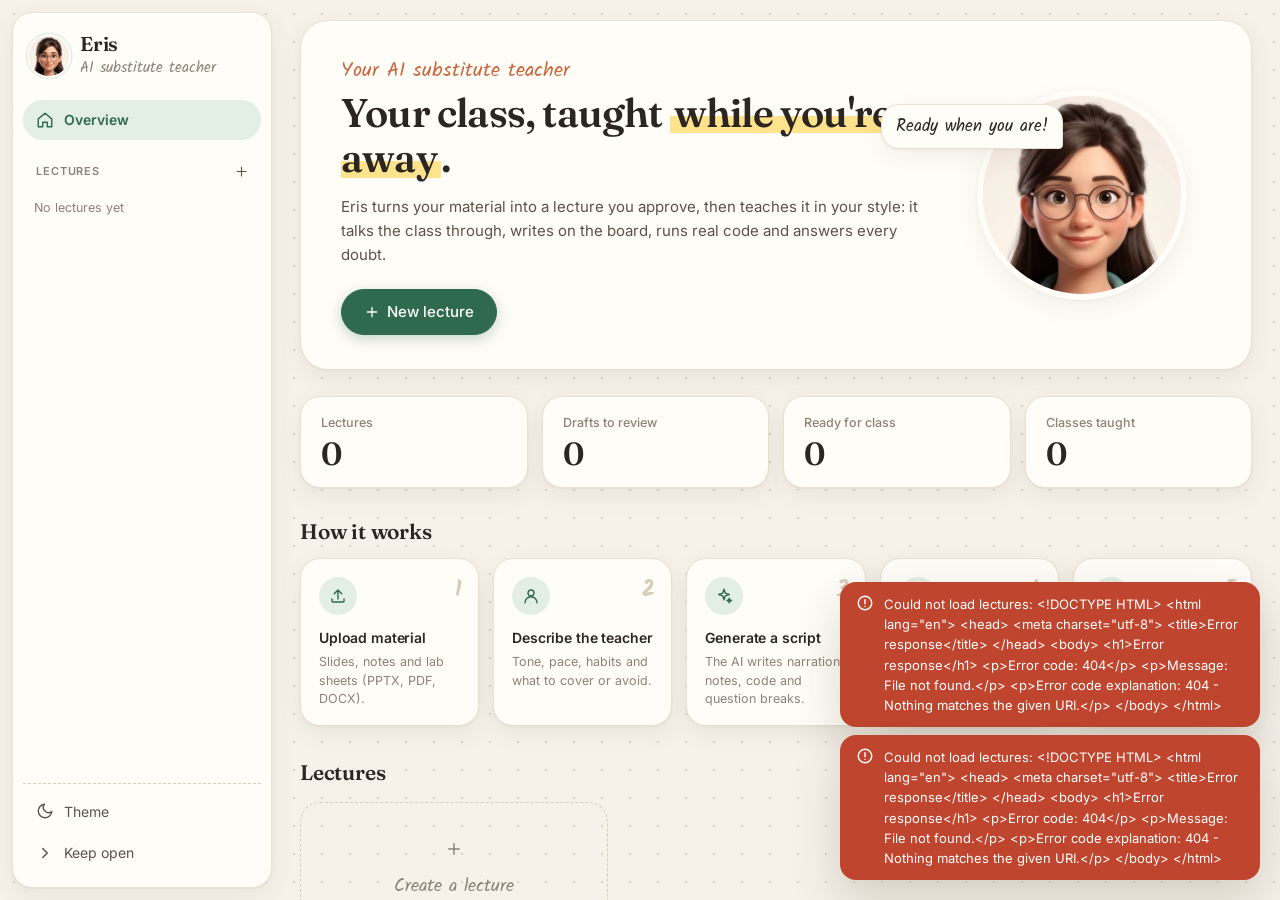
==== commit 8e832e03: "UI changes" ====
--- a/web/index.html
+++ b/web/index.html
@@ -4,10 +4,10 @@
   <meta charset="utf-8">
   <meta name="viewport" content="width=device-width, initial-scale=1">
   <title>Eris · AI Substitute Teacher</title>
-  <link rel="icon" href="data:image/svg+xml,%3Csvg xmlns='http://www.w3.org/2000/svg' viewBox='0 0 32 32'%3E%3Crect width='32' height='32' rx='8' fill='%232d5be3'/%3E%3Cpath d='M10 9h12v3H13.5v2.5H21v3h-7.5V20H22v3H10z' fill='white'/%3E%3C/svg%3E">
+  <link rel="icon" href="data:image/svg+xml,%3Csvg xmlns='http://www.w3.org/2000/svg' viewBox='0 0 32 32'%3E%3Crect width='32' height='32' rx='8' fill='%232f6a4e'/%3E%3Cpath d='M10 9h12v3H13.5v2.5H21v3h-7.5V20H22v3H10z' fill='white'/%3E%3C/svg%3E">
   <link rel="preconnect" href="https://fonts.googleapis.com">
   <link rel="preconnect" href="https://fonts.gstatic.com" crossorigin>
-  <link href="https://fonts.googleapis.com/css2?family=Inter:wght@400;500;600;700&family=JetBrains+Mono:wght@400;500&family=Kalam:wght@400;700&display=swap" rel="stylesheet">
+  <link href="https://fonts.googleapis.com/css2?family=Fraunces:opsz,wght@9..144,500;9..144,600&family=Inter:wght@400;500;600;700&family=JetBrains+Mono:wght@400;500&family=Kalam:wght@400;700&display=swap" rel="stylesheet">
   <!-- three.js for the talking avatar, vendored (MIT); only downloaded when the avatar is shown -->
   <script type="importmap">
     { "imports": { "three": "./vendor/three/three.module.js", "three/addons/": "./vendor/three/addons/" } }
--- a/web/css/base.css
+++ b/web/css/base.css
@@ -1,120 +1,134 @@
-/* Eris: tokens, app shell, shared components. */
+/* Eris: tokens, app shell, shared components.
+
+   One look for the whole site, taken from the classroom: a warm paper board with a dot grid, cream surfaces that
+   float on it with soft warm shadows, rounded pill controls, warm ink, a deep sage green as the main colour
+   (terracotta, honey and plum for status), Fraunces for headings and Kalam handwriting as a small accent. */
 
 :root {
-  --bg: #f5f4f0;
-  --surface: #ffffff;
-  --surface-2: #f0eee8;
-  --surface-3: #e8e5dc;
-  --border: #e2ded4;
-  --border-strong: #cfcabd;
-  --text: #1b1c21;
-  --text-2: #45464f;
-  --muted: #74757e;
-  --primary: #2d5be3;
-  --primary-hover: #2249c4;
-  --primary-soft: #e6ecfd;
+  --bg: #f6f2ea;            /* the board */
+  --dot: #ddd4c4;           /* its dot grid */
+  --surface: #fffdf8;       /* cards, panels, controls */
+  --surface-2: #f4eee4;
+  --surface-3: #ebe3d5;
+  --border: #e9e0d0;
+  --border-strong: #d9cdb8;
+  --text: #2b2621;          /* warm ink */
+  --text-2: #5b5248;
+  --muted: #8c8276;
+  --primary: #2f6a4e;       /* sage green, like the notebook's title */
+  --primary-hover: #275a41;
+  --primary-soft: #e3eee5;
   --on-primary: #ffffff;
-  --success: #17885d;
-  --success-soft: #dff3ea;
-  --warning: #b96a12;
-  --warning-soft: #fbeedb;
-  --danger: #c93a3a;
-  --danger-soft: #fbe3e3;
-  --violet: #6d47d9;
-  --violet-soft: #ece6fc;
-  --sky: #1f7fb8;
-  --sky-soft: #def0fa;
-  --marker: #ffe066;
-  --shadow-sm: 0 1px 2px rgba(20, 20, 30, .06);
-  --shadow: 0 1px 2px rgba(20, 20, 30, .05), 0 4px 16px rgba(20, 20, 30, .06);
-  --shadow-lg: 0 12px 40px rgba(20, 20, 30, .16);
-  --radius-sm: 6px;
-  --radius: 10px;
-  --radius-lg: 14px;
+  --accent: #c9673f;        /* terracotta */
+  --accent-soft: #f8e6dc;
+  --success: #3d8758;
+  --success-soft: #e2f0e5;
+  --warning: #b5771d;
+  --warning-soft: #f9eed7;
+  --danger: #c0452e;
+  --danger-soft: #f9e2db;
+  --violet: #8a4f78;        /* plum */
+  --violet-soft: #f3e5ee;
+  --sky: #2d7a80;           /* teal */
+  --sky-soft: #dfefee;
+  --marker: #ffd75e;
+  --shadow-sm: 0 1px 2px rgba(74, 52, 26, .06);
+  --shadow: 0 1px 2px rgba(74, 52, 26, .05), 0 8px 24px rgba(74, 52, 26, .07);
+  --shadow-lg: 0 20px 50px rgba(60, 40, 18, .18);
+  --radius-sm: 8px;
+  --radius: 14px;
+  --radius-lg: 20px;
   --font: "Inter", system-ui, -apple-system, "Segoe UI", sans-serif;
+  --display: "Fraunces", Georgia, "Times New Roman", serif;
   --mono: "JetBrains Mono", ui-monospace, "SF Mono", Menlo, monospace;
   --hand: "Kalam", "Comic Sans MS", cursive;
-  --sidebar-w: 256px;
+  --sidebar-w: 272px;
   color-scheme: light;
 }
 
+/* Dark: the same warmth at night (warm charcoal, never blue-black). The classroom board itself stays light. */
 @media (prefers-color-scheme: dark) {
   :root:not([data-theme="light"]) {
-    --bg: #0e1014; --surface: #161920; --surface-2: #1c2029; --surface-3: #252a35;
-    --border: #262b36; --border-strong: #353b49; --text: #e9eaee; --text-2: #c3c6cf; --muted: #8b909c;
-    --primary: #6f8fff; --primary-hover: #8aa3ff; --primary-soft: #1d2645; --on-primary: #0b0f1d;
-    --success: #3ec48d; --success-soft: #12291f; --warning: #f0a54a; --warning-soft: #2e2213;
-    --danger: #f07070; --danger-soft: #331819; --violet: #a68bff; --violet-soft: #241c3d;
-    --sky: #5ab8ee; --sky-soft: #11263a; --marker: #e8c63c;
-    --shadow: 0 1px 2px rgba(0,0,0,.3), 0 4px 16px rgba(0,0,0,.25); --shadow-lg: 0 12px 40px rgba(0,0,0,.5);
+    --bg: #1b1815; --dot: #2c2722; --surface: #24201c; --surface-2: #2c2722; --surface-3: #36302a;
+    --border: #342e28; --border-strong: #453d34; --text: #f1eae0; --text-2: #d0c6b8; --muted: #9c9184;
+    --primary: #8cc4a2; --primary-hover: #a2d1b4; --primary-soft: #23352b; --on-primary: #10241a;
+    --accent: #e69472; --accent-soft: #3a2820; --success: #8cc4a2; --success-soft: #23352b;
+    --warning: #e6b45f; --warning-soft: #362b19; --danger: #ec8a74; --danger-soft: #3b231d;
+    --violet: #d49cc3; --violet-soft: #35242f; --sky: #7cc2c6; --sky-soft: #1e3335; --marker: #e8c34e;
+    --shadow-sm: 0 1px 2px rgba(0, 0, 0, .3); --shadow: 0 1px 2px rgba(0, 0, 0, .3), 0 8px 24px rgba(0, 0, 0, .25);
+    --shadow-lg: 0 20px 50px rgba(0, 0, 0, .5);
     color-scheme: dark;
   }
 }
 :root[data-theme="dark"] {
-  --bg: #0e1014; --surface: #161920; --surface-2: #1c2029; --surface-3: #252a35;
-  --border: #262b36; --border-strong: #353b49; --text: #e9eaee; --text-2: #c3c6cf; --muted: #8b909c;
-  --primary: #6f8fff; --primary-hover: #8aa3ff; --primary-soft: #1d2645; --on-primary: #0b0f1d;
-  --success: #3ec48d; --success-soft: #12291f; --warning: #f0a54a; --warning-soft: #2e2213;
-  --danger: #f07070; --danger-soft: #331819; --violet: #a68bff; --violet-soft: #241c3d;
-  --sky: #5ab8ee; --sky-soft: #11263a; --marker: #e8c63c;
-  --shadow: 0 1px 2px rgba(0,0,0,.3), 0 4px 16px rgba(0,0,0,.25); --shadow-lg: 0 12px 40px rgba(0,0,0,.5);
+  --bg: #1b1815; --dot: #2c2722; --surface: #24201c; --surface-2: #2c2722; --surface-3: #36302a;
+  --border: #342e28; --border-strong: #453d34; --text: #f1eae0; --text-2: #d0c6b8; --muted: #9c9184;
+  --primary: #8cc4a2; --primary-hover: #a2d1b4; --primary-soft: #23352b; --on-primary: #10241a;
+  --accent: #e69472; --accent-soft: #3a2820; --success: #8cc4a2; --success-soft: #23352b;
+  --warning: #e6b45f; --warning-soft: #362b19; --danger: #ec8a74; --danger-soft: #3b231d;
+  --violet: #d49cc3; --violet-soft: #35242f; --sky: #7cc2c6; --sky-soft: #1e3335; --marker: #e8c34e;
+  --shadow-sm: 0 1px 2px rgba(0, 0, 0, .3); --shadow: 0 1px 2px rgba(0, 0, 0, .3), 0 8px 24px rgba(0, 0, 0, .25);
+  --shadow-lg: 0 20px 50px rgba(0, 0, 0, .5);
   color-scheme: dark;
 }
 
 * { box-sizing: border-box; }
 html, body { height: 100%; }
 body {
-  margin: 0; background: var(--bg); color: var(--text);
-  font: 14px/1.5 var(--font); -webkit-font-smoothing: antialiased;
+  margin: 0; color: var(--text); font: 14px/1.55 var(--font); -webkit-font-smoothing: antialiased;
+  background: radial-gradient(circle, var(--dot) 1.2px, transparent 1.4px) 0 0 / 28px 28px, var(--bg);
 }
 a { color: var(--primary); text-decoration: none; }
 button, input, textarea, select { font: inherit; color: inherit; }
-svg { width: 18px; height: 18px; fill: none; stroke: currentColor; stroke-width: 2; stroke-linecap: round; stroke-linejoin: round; flex: none; }
+svg { width: 18px; height: 18px; fill: none; stroke: currentColor; stroke-width: 1.9; stroke-linecap: round; stroke-linejoin: round; flex: none; }
 h1, h2, h3, h4 { margin: 0; letter-spacing: -.01em; }
 code, pre, .mono { font-family: var(--mono); }
 .hidden { display: none !important; }
 .muted { color: var(--muted); }
-::selection { background: var(--primary-soft); }
-
-/* ---------- shell ---------- */
+.hand { font-family: var(--hand); }
+::selection { background: color-mix(in srgb, var(--marker) 55%, transparent); }
+
+/* ---------- shell: the sidebar floats on the board as a card ---------- */
 .app { display: grid; grid-template-columns: var(--sidebar-w) 1fr; height: 100vh; transition: grid-template-columns .25s ease; }
-.app.collapsed { --sidebar-w: 64px; }
+.app.collapsed { --sidebar-w: 84px; }
 .sidebar {
-  display: flex; flex-direction: column; gap: 6px; min-width: 0; overflow: hidden;
-  background: var(--surface); border-right: 1px solid var(--border); padding: 14px 10px;
-}
-.brand { display: flex; align-items: center; gap: 10px; padding: 4px 6px 14px; color: var(--text); }
+  display: flex; flex-direction: column; gap: 6px; min-width: 0; overflow: hidden; margin: 12px 0 12px 12px;
+  background: var(--surface); border: 1px solid var(--border); border-radius: var(--radius-lg); box-shadow: var(--shadow);
+  padding: 14px 10px;
+}
+.brand { display: flex; align-items: center; gap: 11px; padding: 4px 6px 14px; color: var(--text); }
 .brand-mark {
-  width: 34px; height: 34px; border-radius: 9px; display: grid; place-items: center; flex: none;
-  background: linear-gradient(135deg, var(--primary), var(--violet)); color: #fff; font-weight: 700; font-size: 17px;
-}
-.brand-text { display: flex; flex-direction: column; line-height: 1.2; white-space: nowrap; }
-.brand-text strong { font-size: 15px; }
-.brand-text small { color: var(--muted); font-size: 11.5px; }
+  width: 40px; height: 40px; border-radius: 50%; display: grid; place-items: center; flex: none; overflow: hidden;
+  background: var(--surface-2) url("../assets/tutor/tutor-idle-poster.webp") center / cover no-repeat;
+  box-shadow: 0 0 0 2px var(--surface), 0 0 0 3.5px var(--primary-soft); color: transparent; font-size: 0;
+}
+.brand-text { display: flex; flex-direction: column; line-height: 1.15; white-space: nowrap; }
+.brand-text strong { font: 600 20px var(--display); letter-spacing: -.01em; }
+.brand-text small { color: var(--muted); font: 15px var(--hand); }
 .nav { display: flex; flex-direction: column; gap: 2px; }
 .nav-item {
-  display: flex; align-items: center; gap: 10px; width: 100%; padding: 8px 11px; border: 0; border-radius: 8px;
+  display: flex; align-items: center; gap: 10px; width: 100%; padding: 9px 13px; border: 0; border-radius: 999px;
   background: none; color: var(--text-2); cursor: pointer; white-space: nowrap; text-align: left;
 }
 .nav-item:hover { background: var(--surface-2); color: var(--text); }
-.nav-item.active { background: var(--primary-soft); color: var(--primary); font-weight: 500; }
-.sidebar-section { flex: 1; min-height: 0; display: flex; flex-direction: column; margin-top: 10px; }
+.nav-item.active { background: var(--primary-soft); color: var(--primary); font-weight: 600; }
+.sidebar-section { flex: 1; min-height: 0; display: flex; flex-direction: column; margin-top: 12px; }
 .sidebar-heading {
-  display: flex; align-items: center; justify-content: space-between; padding: 0 6px 6px 11px;
-  font-size: 11px; font-weight: 600; text-transform: uppercase; letter-spacing: .06em; color: var(--muted);
+  display: flex; align-items: center; justify-content: space-between; padding: 0 6px 6px 13px;
+  font-size: 11px; font-weight: 600; text-transform: uppercase; letter-spacing: .08em; color: var(--muted);
 }
 .lecture-list { list-style: none; margin: 0; padding: 0; overflow-y: auto; flex: 1; }
 .lecture-link {
-  display: flex; align-items: center; gap: 10px; padding: 7px 10px; border-radius: 8px; color: var(--text-2);
+  display: flex; align-items: center; gap: 10px; padding: 7px 10px; border-radius: 999px; color: var(--text-2);
 }
 .lecture-link:hover { background: var(--surface-2); color: var(--text); }
-.lecture-link.active { background: var(--surface-2); color: var(--text); font-weight: 500; }
+.lecture-link.active { background: var(--surface-2); color: var(--text); font-weight: 600; }
 .lecture-avatar {
-  width: 26px; height: 26px; border-radius: 7px; flex: none; display: grid; place-items: center;
-  font-size: 11px; font-weight: 600; text-transform: uppercase; background: var(--surface-3); color: var(--text-2);
+  width: 28px; height: 28px; border-radius: 50%; flex: none; display: grid; place-items: center;
+  font-size: 11px; font-weight: 700; text-transform: uppercase; background: var(--accent-soft); color: var(--accent);
 }
 .lecture-link .name { flex: 1; min-width: 0; overflow: hidden; text-overflow: ellipsis; white-space: nowrap; }
-.sidebar-footer { border-top: 1px solid var(--border); padding-top: 8px; display: flex; flex-direction: column; gap: 2px; }
+.sidebar-footer { border-top: 1px dashed var(--border-strong); padding-top: 8px; display: flex; flex-direction: column; gap: 2px; }
 /* Folded to an icon rail (lecture pages). While the mouse is on it (.peek) it slides out over the page at full
    width, without moving the page. */
 .app.collapsed:not(.peek) .brand-text, .app.collapsed:not(.peek) .nav-item span, .app.collapsed:not(.peek) .sidebar-heading span,
@@ -122,88 +136,92 @@
 .app.collapsed:not(.peek) .sidebar-heading { justify-content: center; padding: 0 0 6px; }
 .app.collapsed:not(.peek) .nav-item, .app.collapsed:not(.peek) .lecture-link { justify-content: center; padding: 8px 0; }
 .app.collapsed:not(.peek) .brand { justify-content: center; padding-left: 0; padding-right: 0; }
-.app.collapsed .sidebar { position: relative; z-index: 40; width: 64px; transition: width .2s ease, box-shadow .2s ease; }
-.app.collapsed.peek .sidebar { width: 256px; box-shadow: var(--shadow-lg); }
+.app.collapsed .sidebar { position: relative; z-index: 40; width: 72px; transition: width .2s ease, box-shadow .2s ease; }
+.app.collapsed.peek .sidebar { width: 260px; box-shadow: var(--shadow-lg); }
 #collapse-btn svg { transform: rotate(180deg); transition: transform .2s; }
 #collapse-btn.pinned svg { transform: none; }
 .main { min-width: 0; overflow-y: auto; display: flex; flex-direction: column; }
 
-/* ---------- page header ---------- */
+/* ---------- page header: straight on the board ---------- */
 .page-header {
   position: sticky; top: 0; z-index: 5; display: flex; align-items: center; gap: 16px; flex-wrap: wrap;
-  padding: 14px 28px; background: color-mix(in srgb, var(--bg) 88%, transparent); backdrop-filter: blur(10px);
-  border-bottom: 1px solid var(--border);
+  padding: 18px 28px 14px; background: color-mix(in srgb, var(--bg) 82%, transparent); backdrop-filter: blur(10px);
 }
 .page-title { display: flex; flex-direction: column; min-width: 0; }
 .page-title .crumb { font-size: 12px; color: var(--muted); }
-.page-title h1 { font-size: 19px; font-weight: 600; white-space: nowrap; overflow: hidden; text-overflow: ellipsis; }
+.page-title h1 { font: 600 24px/1.2 var(--display); white-space: nowrap; overflow: hidden; text-overflow: ellipsis; }
 .page-header .spacer { flex: 1; }
-.tabs { display: inline-flex; padding: 3px; gap: 2px; background: var(--surface-2); border-radius: 9px; border: 1px solid var(--border); }
+.tabs { display: inline-flex; padding: 4px; gap: 2px; background: var(--surface); border-radius: 999px; border: 1px solid var(--border); box-shadow: var(--shadow-sm); }
 .tab {
-  display: inline-flex; align-items: center; gap: 7px; padding: 6px 13px; border-radius: 7px; border: 0;
+  display: inline-flex; align-items: center; gap: 7px; padding: 7px 15px; border-radius: 999px; border: 0;
   background: none; color: var(--text-2); cursor: pointer; font-weight: 500; font-size: 13px;
 }
 .tab:hover { color: var(--text); }
-.tab.active { background: var(--surface); color: var(--text); box-shadow: var(--shadow-sm); }
+.tab.active { background: var(--primary-soft); color: var(--primary); font-weight: 600; }
 .tab svg { width: 16px; height: 16px; }
-.page { padding: 24px 28px 40px; max-width: 1480px; width: 100%; margin: 0 auto; }
-
-/* ---------- buttons & inputs ---------- */
+.page { padding: 20px 28px 40px; max-width: 1480px; width: 100%; margin: 0 auto; }
+
+/* ---------- buttons & inputs: pills, like the classroom controls ---------- */
 .btn {
-  display: inline-flex; align-items: center; justify-content: center; gap: 7px; height: 36px; padding: 0 14px;
-  border-radius: 8px; border: 1px solid var(--border-strong); background: var(--surface); color: var(--text);
-  font-weight: 500; font-size: 13.5px; cursor: pointer; white-space: nowrap; transition: background .15s, border-color .15s, opacity .15s;
+  display: inline-flex; align-items: center; justify-content: center; gap: 7px; height: 38px; padding: 0 16px;
+  border-radius: 999px; border: 1px solid var(--border-strong); background: var(--surface); color: var(--text);
+  font-weight: 500; font-size: 13.5px; cursor: pointer; white-space: nowrap; box-shadow: var(--shadow-sm);
+  transition: background .15s, border-color .15s, opacity .15s, transform .15s, box-shadow .15s;
 }
 .btn:hover:not(:disabled) { background: var(--surface-2); }
+.btn:active:not(:disabled) { transform: translateY(1px); }
 .btn:disabled { opacity: .5; cursor: not-allowed; }
 .btn svg { width: 16px; height: 16px; }
-.btn.primary { background: var(--primary); border-color: var(--primary); color: var(--on-primary); }
+.btn.primary { background: var(--primary); border-color: var(--primary); color: var(--on-primary); box-shadow: 0 4px 14px color-mix(in srgb, var(--primary) 28%, transparent); }
 .btn.primary:hover:not(:disabled) { background: var(--primary-hover); border-color: var(--primary-hover); }
-.btn.success { background: var(--success); border-color: var(--success); color: #fff; }
-.btn.success:hover:not(:disabled) { filter: brightness(1.07); }
+.btn.success { background: var(--success); border-color: var(--success); color: var(--on-primary); }
+.btn.success:hover:not(:disabled) { filter: brightness(1.06); }
 .btn.danger { color: var(--danger); }
 .btn.danger:hover:not(:disabled) { background: var(--danger-soft); border-color: var(--danger); }
-.btn.ghost { border-color: transparent; background: none; }
+.btn.ghost { border-color: transparent; background: none; box-shadow: none; }
 .btn.ghost:hover:not(:disabled) { background: var(--surface-2); }
-.btn.sm { height: 30px; padding: 0 10px; font-size: 12.5px; }
-.btn.lg { height: 44px; padding: 0 20px; font-size: 15px; border-radius: 10px; }
+.btn.outline { background: transparent; box-shadow: none; }
+.btn.sm { height: 32px; padding: 0 12px; font-size: 12.5px; }
+.btn.lg { height: 46px; padding: 0 22px; font-size: 15px; }
 .icon-btn {
-  display: inline-grid; place-items: center; width: 34px; height: 34px; border-radius: 8px; border: 1px solid transparent;
+  display: inline-grid; place-items: center; width: 34px; height: 34px; border-radius: 50%; border: 1px solid transparent;
   background: none; color: var(--text-2); cursor: pointer;
 }
 .icon-btn:hover { background: var(--surface-2); color: var(--text); }
-.icon-btn.sm { width: 26px; height: 26px; }
+.icon-btn.sm { width: 28px; height: 28px; }
 .icon-btn.sm svg { width: 15px; height: 15px; }
 .spinner { width: 15px; height: 15px; border: 2px solid currentColor; border-right-color: transparent; border-radius: 50%; animation: spin .7s linear infinite; flex: none; }
 @keyframes spin { to { transform: rotate(360deg); } }
 
-.field { display: flex; flex-direction: column; gap: 5px; min-width: 0; }
-.field > span { font-size: 12.5px; font-weight: 500; color: var(--text-2); }
+.field { display: flex; flex-direction: column; gap: 6px; min-width: 0; }
+.field > span { font-size: 12.5px; font-weight: 600; color: var(--text-2); }
 .field small { color: var(--muted); font-size: 12px; }
 .input, .textarea, .select {
-  width: 100%; padding: 8px 11px; border-radius: 8px; border: 1px solid var(--border-strong);
+  width: 100%; padding: 9px 13px; border-radius: 12px; border: 1px solid var(--border-strong);
   background: var(--surface); color: var(--text); outline: none; transition: border-color .15s, box-shadow .15s;
 }
-.input { height: 36px; }
-.textarea { resize: vertical; min-height: 60px; line-height: 1.45; }
-.input:focus, .textarea:focus, .select:focus { border-color: var(--primary); box-shadow: 0 0 0 3px var(--primary-soft); }
-.input.invalid { border-color: var(--danger); box-shadow: 0 0 0 3px var(--danger-soft); }
+.input { height: 40px; }
+.select { height: 40px; }
+.textarea { resize: vertical; min-height: 64px; line-height: 1.5; }
+.input::placeholder, .textarea::placeholder { color: var(--muted); }
+.input:focus, .textarea:focus, .select:focus { border-color: var(--primary); box-shadow: 0 0 0 4px var(--primary-soft); }
+.input.invalid { border-color: var(--danger); box-shadow: 0 0 0 4px var(--danger-soft); }
 
 /* ---------- cards, badges ---------- */
-.card { background: var(--surface); border: 1px solid var(--border); border-radius: var(--radius-lg); box-shadow: var(--shadow-sm); }
-.card-header { display: flex; align-items: center; gap: 10px; padding: 14px 18px; border-bottom: 1px solid var(--border); }
-.card-header h3 { font-size: 14.5px; font-weight: 600; }
+.card { background: var(--surface); border: 1px solid var(--border); border-radius: var(--radius-lg); box-shadow: var(--shadow); }
+.card-header { display: flex; align-items: center; gap: 10px; padding: 16px 20px; border-bottom: 1px dashed var(--border-strong); }
+.card-header h3 { font: 600 16px var(--display); }
 .card-header .sub { color: var(--muted); font-size: 12.5px; }
 .card-header .spacer { flex: 1; }
-.card-body { padding: 16px 18px; }
+.card-body { padding: 16px 20px; }
 .step-num {
-  width: 22px; height: 22px; border-radius: 50%; display: grid; place-items: center; flex: none;
-  background: var(--primary-soft); color: var(--primary); font-size: 12px; font-weight: 600;
+  width: 24px; height: 24px; border-radius: 50%; display: grid; place-items: center; flex: none;
+  background: var(--primary-soft); color: var(--primary); font: 700 14px var(--hand);
 }
 .step-num.done { background: var(--success-soft); color: var(--success); }
 
 .badge {
-  display: inline-flex; align-items: center; gap: 6px; height: 22px; padding: 0 9px; border-radius: 999px;
+  display: inline-flex; align-items: center; gap: 6px; height: 24px; padding: 0 10px; border-radius: 999px;
   font-size: 11.5px; font-weight: 600; text-transform: capitalize; white-space: nowrap;
   background: var(--surface-3); color: var(--text-2);
 }
@@ -223,14 +241,14 @@
   padding: 48px 24px; color: var(--muted);
 }
 .empty .empty-icon {
-  width: 52px; height: 52px; border-radius: 14px; display: grid; place-items: center;
-  background: var(--surface-2); color: var(--text-2);
+  width: 56px; height: 56px; border-radius: 50%; display: grid; place-items: center;
+  background: var(--primary-soft); color: var(--primary);
 }
 .empty .empty-icon svg { width: 24px; height: 24px; }
-.empty h3 { color: var(--text); font-size: 16px; }
+.empty h3 { color: var(--text); font: 600 19px var(--display); }
 .empty p { margin: 0; max-width: 420px; }
 
-.callout { display: flex; gap: 10px; padding: 11px 13px; border-radius: 9px; font-size: 13px; line-height: 1.45; }
+.callout { display: flex; gap: 10px; padding: 12px 14px; border-radius: 14px; font-size: 13px; line-height: 1.5; }
 .callout svg { margin-top: 1px; }
 .callout.error { background: var(--danger-soft); color: var(--danger); }
 .callout.warn { background: var(--warning-soft); color: var(--warning); }
@@ -240,66 +258,77 @@
 /* ---------- toasts & modal ---------- */
 .toasts { position: fixed; right: 20px; bottom: 20px; z-index: 50; display: flex; flex-direction: column; gap: 8px; }
 .toast {
-  display: flex; align-items: flex-start; gap: 10px; min-width: 260px; max-width: 420px; padding: 11px 14px;
-  background: var(--text); color: var(--bg); border-radius: 10px; box-shadow: var(--shadow-lg); font-size: 13px;
+  display: flex; align-items: flex-start; gap: 10px; min-width: 260px; max-width: 420px; padding: 12px 16px;
+  background: #2b2621; color: #f6f2ea; border-radius: 16px; box-shadow: var(--shadow-lg); font-size: 13px;
   animation: toast-in .2s ease;
 }
 .toast.error { background: var(--danger); color: #fff; }
-.toast.success svg { color: var(--success); }
+.toast.success svg { color: #8cc4a2; }
 @keyframes toast-in { from { opacity: 0; transform: translateY(8px); } }
 .modal-root:empty { display: none; }
 .modal-backdrop {
   position: fixed; inset: 0; z-index: 40; display: grid; place-items: center; padding: 16px;
-  background: rgba(10, 12, 18, .45); backdrop-filter: blur(2px); animation: fade .15s ease;
+  background: rgba(43, 30, 16, .38); backdrop-filter: blur(3px); animation: fade .15s ease;
 }
 @keyframes fade { from { opacity: 0; } }
-.modal { width: min(460px, 100%); background: var(--surface); border-radius: var(--radius-lg); box-shadow: var(--shadow-lg); border: 1px solid var(--border); }
-.modal-head { padding: 18px 20px 4px; }
-.modal-head h2 { font-size: 17px; }
+.modal { width: min(480px, 100%); background: var(--surface); border-radius: 24px; box-shadow: var(--shadow-lg); border: 1px solid var(--border); animation: toast-in .2s ease; }
+.modal-head { padding: 22px 24px 4px; }
+.modal-head h2 { font: 600 22px var(--display); }
 .modal-head p { margin: 6px 0 0; color: var(--muted); }
-.modal-body { padding: 14px 20px; display: flex; flex-direction: column; gap: 12px; }
-.modal-foot { display: flex; justify-content: flex-end; gap: 8px; padding: 12px 20px 18px; }
+.modal-body { padding: 16px 24px; display: flex; flex-direction: column; gap: 14px; }
+.modal-foot { display: flex; justify-content: flex-end; gap: 8px; padding: 12px 24px 22px; }
 
 /* ---------- overview (home) ---------- */
 .hero {
-  position: relative; overflow: hidden; border-radius: var(--radius-lg); padding: 30px 32px; margin-bottom: 24px;
-  background: linear-gradient(120deg, var(--primary) 0%, var(--violet) 100%); color: #fff;
-}
-.hero h1 { font-size: 26px; font-weight: 700; }
-.hero p { margin: 8px 0 18px; max-width: 620px; opacity: .9; font-size: 14.5px; }
-.hero .btn { background: #fff; color: #1b1c21; border-color: #fff; }
-.hero .btn.outline { background: rgba(255,255,255,.12); color: #fff; border-color: rgba(255,255,255,.35); }
-.hero-art { position: absolute; right: -40px; top: -40px; width: 300px; height: 300px; opacity: .14; }
-.hero-art svg { width: 100%; height: 100%; stroke-width: 1; }
-.pipeline { display: grid; grid-template-columns: repeat(5, 1fr); gap: 12px; margin-bottom: 28px; }
-.pipe-step { padding: 14px 16px; position: relative; }
-.pipe-step .pipe-icon { width: 32px; height: 32px; border-radius: 9px; display: grid; place-items: center; background: var(--primary-soft); color: var(--primary); margin-bottom: 10px; }
-.pipe-step h4 { font-size: 13.5px; font-weight: 600; }
-.pipe-step p { margin: 3px 0 0; font-size: 12.5px; color: var(--muted); }
-.section-title { display: flex; align-items: center; justify-content: space-between; margin: 0 0 12px; }
-.section-title h2 { font-size: 16px; font-weight: 600; }
-.stat-row { display: grid; grid-template-columns: repeat(4, 1fr); gap: 12px; margin-bottom: 24px; }
-.stat { padding: 14px 16px; }
-.stat .label { font-size: 12px; color: var(--muted); font-weight: 500; }
-.stat .value { font-size: 24px; font-weight: 650; margin-top: 2px; letter-spacing: -.02em; }
-.lecture-grid { display: grid; grid-template-columns: repeat(auto-fill, minmax(260px, 1fr)); gap: 14px; }
-.lecture-card { padding: 16px; display: flex; flex-direction: column; gap: 12px; color: var(--text); transition: border-color .15s, transform .15s, box-shadow .15s; }
-.lecture-card:hover { border-color: var(--border-strong); box-shadow: var(--shadow); transform: translateY(-1px); }
-.lecture-card .top { display: flex; align-items: center; gap: 10px; }
-.lecture-card .top .lecture-avatar { width: 36px; height: 36px; border-radius: 10px; font-size: 13px; }
-.lecture-card h3 { font-size: 14.5px; font-weight: 600; overflow: hidden; text-overflow: ellipsis; white-space: nowrap; }
-.lecture-card .progress { display: flex; gap: 4px; }
-.lecture-card .progress i { flex: 1; height: 4px; border-radius: 2px; background: var(--surface-3); }
+  position: relative; overflow: hidden; display: flex; align-items: center; gap: 36px; margin-bottom: 26px;
+  padding: 34px 40px; border-radius: 28px; background: var(--surface); border: 1px solid var(--border); box-shadow: var(--shadow);
+}
+.hero-copy { flex: 1; min-width: 0; }
+.hero-kicker { font: 20px var(--hand); color: var(--accent); }
+.hero h1 { font: 600 40px/1.12 var(--display); letter-spacing: -.02em; margin-top: 4px; }
+.hero h1 .mark { background: linear-gradient(transparent 58%, color-mix(in srgb, var(--marker) 70%, transparent) 58%, color-mix(in srgb, var(--marker) 70%, transparent) 92%, transparent 92%); padding: 0 4px; }
+.hero p { margin: 14px 0 22px; max-width: 600px; color: var(--text-2); font-size: 15px; line-height: 1.6; }
+.hero-actions { display: flex; gap: 10px; flex-wrap: wrap; }
+.hero-tutor { position: relative; flex: none; width: 210px; height: 210px; margin-right: 24px; }
+.hero-tutor video, .hero-tutor img { width: 100%; height: 100%; border-radius: 50%; object-fit: cover; border: 6px solid var(--surface); box-shadow: var(--shadow); background: var(--surface-2); }
+.hero-bubble { position: absolute; left: -96px; top: 14px; padding: 8px 14px; border-radius: 18px 18px 4px 18px; background: var(--surface); border: 1px solid var(--border); box-shadow: var(--shadow); font: 17px var(--hand); color: var(--text); white-space: nowrap; }
+.pipeline { display: grid; grid-template-columns: repeat(5, 1fr); gap: 14px; margin-bottom: 30px; }
+.pipe-step { padding: 18px 18px 16px; position: relative; }
+.pipe-step .pipe-icon { width: 38px; height: 38px; border-radius: 50%; display: grid; place-items: center; background: var(--primary-soft); color: var(--primary); margin-bottom: 12px; }
+.pipe-step .pipe-num { position: absolute; top: 14px; right: 16px; font: 700 22px var(--hand); color: var(--border-strong); }
+.pipe-step h4 { font-size: 14px; font-weight: 600; }
+.pipe-step p { margin: 4px 0 0; font-size: 12.5px; color: var(--muted); line-height: 1.5; }
+.section-title { display: flex; align-items: center; justify-content: space-between; margin: 0 0 14px; }
+.section-title h2 { font: 600 21px var(--display); }
+.stat-row { display: grid; grid-template-columns: repeat(4, 1fr); gap: 14px; margin-bottom: 30px; }
+.stat { padding: 16px 20px; }
+.stat .label { font-size: 12.5px; color: var(--muted); font-weight: 500; }
+.stat .value { font: 600 32px/1.1 var(--display); margin-top: 4px; letter-spacing: -.02em; }
+.lecture-grid { display: grid; grid-template-columns: repeat(auto-fill, minmax(270px, 1fr)); gap: 14px; }
+.lecture-card { padding: 18px; display: flex; flex-direction: column; gap: 14px; color: var(--text); transition: border-color .15s, transform .15s, box-shadow .15s; }
+.lecture-card:hover { border-color: var(--border-strong); box-shadow: var(--shadow-lg); transform: translateY(-2px); }
+.lecture-card .top { display: flex; align-items: center; gap: 11px; }
+.lecture-card .top .lecture-avatar { width: 40px; height: 40px; font-size: 13px; }
+.lecture-card h3 { font: 600 16px var(--display); overflow: hidden; text-overflow: ellipsis; white-space: nowrap; }
+.lecture-card .progress { display: flex; gap: 5px; }
+.lecture-card .progress i { flex: 1; height: 5px; border-radius: 3px; background: var(--surface-3); }
 .lecture-card .progress i.on { background: var(--primary); }
 .lecture-card .foot { display: flex; align-items: center; justify-content: space-between; font-size: 12.5px; color: var(--muted); }
-.lecture-card.new-card { align-items: center; justify-content: center; border-style: dashed; color: var(--muted); min-height: 128px; background: transparent; box-shadow: none; cursor: pointer; }
-.lecture-card.new-card:hover { color: var(--primary); border-color: var(--primary); }
-
-@media (max-width: 1100px) { .pipeline { grid-template-columns: repeat(3, 1fr); } .stat-row { grid-template-columns: repeat(2, 1fr); } }
+.lecture-card.new-card { align-items: center; justify-content: center; border: 1.5px dashed var(--border-strong); color: var(--muted); min-height: 136px; background: transparent; box-shadow: none; cursor: pointer; font: 18px var(--hand); }
+.lecture-card.new-card:hover { color: var(--primary); border-color: var(--primary); background: color-mix(in srgb, var(--primary-soft) 40%, transparent); }
+
+@media (max-width: 1100px) {
+  .pipeline { grid-template-columns: repeat(3, 1fr); } .stat-row { grid-template-columns: repeat(2, 1fr); }
+  .hero-tutor { width: 160px; height: 160px; } .hero-bubble { display: none; }
+}
 @media (max-width: 760px) {
-  .app { grid-template-columns: 64px 1fr; }
+  .app { grid-template-columns: 84px 1fr; }
   .app .brand-text, .app .nav-item span, .app .sidebar-heading span, .app .lecture-link .name, .app .lecture-link .dot { display: none; }
   .app .nav-item, .app .lecture-link { justify-content: center; padding: 8px 0; }
   .page, .page-header { padding-left: 16px; padding-right: 16px; }
   .pipeline { grid-template-columns: 1fr 1fr; }
-}
+  .hero { flex-direction: column-reverse; align-items: flex-start; padding: 26px 22px; } .hero h1 { font-size: 30px; }
+  .hero-tutor { margin: 0; width: 120px; height: 120px; }
+}
+.new-lecture-fields { display: flex; flex-direction: column; gap: 14px; }
+.field-row { display: grid; grid-template-columns: 1fr 1fr; gap: 12px; }
--- a/web/css/studio.css
+++ b/web/css/studio.css
@@ -8,7 +8,7 @@
 .btn.block { width: 100%; }
 .link { color: var(--primary); font-weight: 500; }
 .linkish { border: 0; background: none; padding: 0; color: inherit; font-weight: 600; text-decoration: underline; cursor: pointer; }
-.pill-note { display: flex; align-items: center; gap: 7px; height: 36px; padding: 0 10px; border-radius: 8px; background: var(--surface-2); color: var(--muted); font-size: 12.5px; }
+.pill-note { display: flex; align-items: center; gap: 7px; height: 40px; padding: 0 14px; border-radius: 999px; background: var(--surface-2); color: var(--muted); font-size: 12.5px; }
 .pill-note svg { width: 15px; height: 15px; }
 
 .dropzone {
@@ -19,14 +19,14 @@
 .dropzone:hover, .dropzone.over { border-color: var(--primary); background: var(--primary-soft); }
 .dropzone.busy { opacity: .6; pointer-events: none; }
 .dropzone small { color: var(--muted); font-size: 12px; }
-.dz-icon { width: 38px; height: 38px; border-radius: 10px; display: grid; place-items: center; background: var(--surface); color: var(--primary); box-shadow: var(--shadow-sm); margin-bottom: 4px; }
+.dz-icon { width: 42px; height: 42px; border-radius: 50%; display: grid; place-items: center; background: var(--surface); color: var(--primary); box-shadow: var(--shadow-sm); margin-bottom: 4px; }
 .file-list { list-style: none; margin: 0; padding: 0; display: flex; flex-direction: column; gap: 6px; }
-.file-list li { display: flex; align-items: center; gap: 10px; padding: 7px 8px 7px 8px; border: 1px solid var(--border); border-radius: 8px; }
+.file-list li { display: flex; align-items: center; gap: 10px; padding: 8px 10px; border: 1px solid var(--border); border-radius: 14px; background: var(--surface); }
 .file-list li.file-empty { border-style: dashed; justify-content: center; color: var(--muted); font-size: 12.5px; }
-.file-type { width: 38px; height: 24px; border-radius: 5px; display: grid; place-items: center; font-size: 9.5px; font-weight: 700; letter-spacing: .03em; background: var(--surface-3); color: var(--text-2); flex: none; }
-.file-type.pptx { background: #fde8de; color: #c4521f; }
-.file-type.pdf { background: #fde2e2; color: #c23434; }
-.file-type.docx { background: #dfe9fd; color: #2a5bd7; }
+.file-type { width: 40px; height: 24px; border-radius: 999px; display: grid; place-items: center; font-size: 9.5px; font-weight: 700; letter-spacing: .03em; background: var(--surface-3); color: var(--text-2); flex: none; }
+.file-type.pptx { background: var(--accent-soft); color: var(--accent); }
+.file-type.pdf { background: var(--danger-soft); color: var(--danger); }
+.file-type.docx { background: var(--sky-soft); color: var(--sky); }
 :root[data-theme="dark"] .file-type.pptx, :root[data-theme="dark"] .file-type.pdf, :root[data-theme="dark"] .file-type.docx { background: var(--surface-3); }
 @media (prefers-color-scheme: dark) { :root:not([data-theme="light"]) .file-type { background: var(--surface-3); } }
 .file-name { flex: 1; min-width: 0; overflow: hidden; text-overflow: ellipsis; white-space: nowrap; font-size: 13px; }
@@ -46,19 +46,19 @@
 .persona-count.ok { color: var(--success); background: var(--success-soft); }
 .persona-fields { display: flex; flex-direction: column; gap: 10px; padding: 2px 18px 16px; }
 
-.generate-bar { position: sticky; bottom: 0; padding: 14px; border-radius: var(--radius-lg); background: var(--surface); border: 1px solid var(--border); box-shadow: var(--shadow); display: flex; flex-direction: column; gap: 8px; }
+.generate-bar { position: sticky; bottom: 0; padding: 16px; border-radius: var(--radius-lg); background: var(--surface); border: 1px solid var(--border); box-shadow: var(--shadow); display: flex; flex-direction: column; gap: 8px; }
 .generate-meta { display: flex; align-items: center; justify-content: space-between; gap: 8px; }
 
 .studio-right { position: sticky; top: 84px; display: flex; flex-direction: column; height: calc(100vh - 104px); min-height: 520px; overflow: hidden; }
 .script-head { flex-wrap: wrap; }
-.script-stats { display: flex; gap: 6px; flex-wrap: wrap; padding: 10px 18px; border-bottom: 1px solid var(--border); background: var(--surface-2); }
+.script-stats { display: flex; gap: 6px; flex-wrap: wrap; padding: 12px 20px; border-bottom: 1px dashed var(--border-strong); background: color-mix(in srgb, var(--surface-2) 55%, var(--surface)); }
 .s-item { display: inline-flex; align-items: center; gap: 6px; padding: 3px 10px; border-radius: 999px; background: var(--surface); border: 1px solid var(--border); font-size: 12.5px; color: var(--muted); }
 .s-item svg { width: 14px; height: 14px; }
 .s-item strong { color: var(--text); font-weight: 600; }
 .script-notices:not(:empty) { padding: 12px 18px 0; display: flex; flex-direction: column; gap: 8px; }
 .callout.errors ul { margin: 6px 0 0; padding-left: 0; list-style: none; max-height: 160px; overflow: auto; display: flex; flex-direction: column; gap: 3px; }
 .callout.errors li { white-space: pre-wrap; font-family: var(--mono); font-size: 12px; }
-.judge-card { border: 1px solid var(--border); border-radius: 10px; background: var(--surface); font-size: 13px; }
+.judge-card { border: 1px solid var(--border); border-radius: 14px; background: var(--surface); font-size: 13px; }
 .judge-card summary { display: flex; align-items: center; gap: 8px; padding: 9px 12px; cursor: pointer; list-style: none; }
 .judge-card summary::-webkit-details-marker { display: none; }
 .judge-card.ok summary svg { color: var(--success); } .judge-card.bad summary svg { color: var(--warning); }
@@ -79,36 +79,37 @@
 /* preview document */
 .script-doc { max-width: 1100px; margin: 0 auto; padding: 22px 32px 48px; display: flex; flex-direction: column; gap: 12px; }
 .doc-section { display: flex; flex-direction: column; gap: 12px; padding-top: 14px; }
-.doc-section + .doc-section { border-top: 1px solid var(--border); margin-top: 10px; padding-top: 24px; }
-.doc-section h2 { display: flex; align-items: center; gap: 10px; font-size: 18px; font-weight: 650; }
-.doc-sec-num { font: 600 12px var(--mono); color: var(--primary); background: var(--primary-soft); padding: 2px 7px; border-radius: 6px; }
+.doc-section + .doc-section { border-top: 1px dashed var(--border-strong); margin-top: 10px; padding-top: 24px; }
+.doc-section h2 { display: flex; align-items: center; gap: 10px; font: 600 21px var(--display); }
+.doc-sec-num { width: 30px; height: 30px; border-radius: 50%; display: grid; place-items: center; font: 700 15px var(--hand); color: var(--primary); background: var(--primary-soft); }
 .doc-say { display: flex; gap: 12px; }
 .doc-say p { margin: 0; font-size: 15px; line-height: 1.7; color: var(--text); }
 .doc-speaker { width: 26px; height: 26px; border-radius: 50%; flex: none; display: grid; place-items: center; background: var(--surface-2); color: var(--muted); margin-top: 2px; }
 .doc-speaker svg { width: 14px; height: 14px; }
+/* A note looks as it will on the class board: warm ink on the dotted board, the title in green. */
 .doc-note {
-  position: relative; margin-left: 38px; padding: 10px 16px 12px 46px; border-radius: 8px; border: 1px solid #ebe3c7;
-  background: repeating-linear-gradient(#fffdf4 0 27px, #e7e0c6 27px 28px); color: #1f3b8f; font-family: var(--hand); font-size: 17px; line-height: 28px;
+  position: relative; margin-left: 38px; padding: 12px 18px 14px; border-radius: 16px; border: 1px solid #e6dccb;
+  background: radial-gradient(circle, #ddd4c4 1.1px, transparent 1.3px) 0 0 / 22px 22px, #f7f3ec;
+  color: #2b2621; font-family: var(--hand); font-size: 18px; line-height: 1.6; font-style: italic;
 }
-.doc-note::before { content: ""; position: absolute; left: 34px; top: 0; bottom: 0; width: 1.5px; background: #f0a3a3; }
-.doc-note h4 { font-family: var(--hand); font-size: 21px; font-weight: 700; text-decoration: underline; text-underline-offset: 4px; line-height: 28px; }
-.doc-note-tag { position: absolute; right: 10px; top: 8px; display: inline-flex; align-items: center; gap: 4px; font: 600 10.5px var(--font); text-transform: uppercase; letter-spacing: .05em; color: #a59b77; }
+.doc-note h4 { font-family: var(--hand); font-size: 22px; font-weight: 700; color: #2f6a4e; line-height: 1.4; }
+.doc-note-tag { position: absolute; right: 12px; top: 10px; display: inline-flex; align-items: center; gap: 4px; font: 600 10.5px var(--font); font-style: normal; text-transform: uppercase; letter-spacing: .05em; color: #a2968a; }
 .doc-note-tag svg { width: 12px; height: 12px; }
 .doc-note-lines div { white-space: pre-wrap; }
-.doc-chip { align-self: flex-start; margin-left: 38px; display: inline-flex; align-items: center; gap: 7px; padding: 4px 10px; border-radius: 7px; background: var(--surface-2); color: var(--text-2); font-size: 12.5px; border: 1px solid var(--border); }
+.doc-chip { align-self: flex-start; margin-left: 38px; display: inline-flex; align-items: center; gap: 7px; padding: 5px 12px; border-radius: 999px; background: var(--surface-2); color: var(--text-2); font-size: 12.5px; border: 1px solid var(--border); }
 .doc-chip svg { width: 14px; height: 14px; color: var(--muted); }
 .doc-chip.marker { background: color-mix(in srgb, var(--marker) 22%, var(--surface)); border-color: color-mix(in srgb, var(--marker) 50%, var(--border)); }
-.doc-code { margin: 0 0 0 38px; border-radius: 10px; overflow: hidden; background: #14161c; color: #e4e6ec; border: 1px solid #23262f; }
-.doc-code figcaption { display: flex; align-items: center; gap: 7px; padding: 7px 12px; background: #1b1e26; color: #a3a8b5; font: 500 12px var(--mono); border-bottom: 1px solid #23262f; }
+.doc-code { margin: 0 0 0 38px; border-radius: 16px; overflow: hidden; background: #1f1b17; color: #ece4d8; border: 1px solid #2e2822; }
+.doc-code figcaption { display: flex; align-items: center; gap: 7px; padding: 8px 14px; background: #27221d; color: #b3a898; font: 500 12px var(--mono); border-bottom: 1px solid #2e2822; }
 .doc-code figcaption svg { width: 14px; height: 14px; }
 .doc-code pre, .doc-run pre { margin: 0; padding: 10px 0; font-size: 13px; line-height: 1.6; overflow-x: auto; }
 .doc-code .ln { display: flex; padding-right: 14px; }
-.doc-code .no { width: 40px; flex: none; text-align: right; padding-right: 14px; color: #555b69; user-select: none; }
-.doc-run { margin-left: 38px; border-radius: 10px; overflow: hidden; border: 1px solid var(--border); }
+.doc-code .no { width: 40px; flex: none; text-align: right; padding-right: 14px; color: #6b6156; user-select: none; }
+.doc-run { margin-left: 38px; border-radius: 16px; overflow: hidden; border: 1px solid var(--border); }
 .doc-run-cmd { display: flex; align-items: center; gap: 8px; padding: 7px 12px; background: var(--surface-2); font-size: 12.5px; }
 .doc-run-cmd svg { width: 14px; height: 14px; color: var(--muted); }
 .doc-run pre { padding: 8px 14px; background: var(--surface); color: var(--text-2); white-space: pre-wrap; }
-.doc-break { display: flex; align-items: center; gap: 10px; padding: 10px 14px; border-radius: 10px; background: var(--violet-soft); color: var(--violet); font-weight: 500; font-size: 13px; }
+.doc-break { display: flex; align-items: center; gap: 10px; padding: 11px 16px; border-radius: 999px; background: var(--violet-soft); color: var(--violet); font-weight: 500; font-size: 13px; }
 
 code.ic { font-size: .88em; padding: 1px 5px; border-radius: 5px; background: var(--surface-2); border: 1px solid var(--border); }
 
@@ -118,9 +119,9 @@
 .doc-chip.ws { padding-right: 104px; }
 .doc-chip.ws .ws-tag { top: 50%; transform: translateY(-50%); right: 6px; }
 
-/* syntax colors (code always sits on a dark surface) */
-.tk-kw { color: #c792ea; } .tk-str { color: #c3e88d; } .tk-num { color: #f78c6c; }
-.tk-com { color: #6b7386; font-style: italic; } .tk-fn { color: #82aaff; } .tk-bi { color: #89ddff; }
+/* syntax colors (code always sits on a warm dark surface) */
+.tk-kw { color: #e6a3c9; } .tk-str { color: #b8d68f; } .tk-num { color: #f0a477; }
+.tk-com { color: #8a7f72; font-style: italic; } .tk-fn { color: #9ccbe0; } .tk-bi { color: #8fd0c8; }
 
 /* editor */
 .editor { display: flex; height: 100%; min-height: 420px; background: var(--surface); }
@@ -133,7 +134,7 @@
 .script-pane.log { display: flex; flex-direction: column; }
 .log-status { display: flex; align-items: center; flex-wrap: wrap; gap: 9px; padding: 12px 18px; border-bottom: 1px solid var(--border); font-size: 13px; }
 .log-status.running { color: var(--primary); } .log-status.done { color: var(--success); } .log-status.failed { color: var(--danger); }
-.log-error { width: 100%; margin: 4px 0 0; padding: 10px 12px; border-radius: 8px; background: var(--danger-soft); font-size: 13px; color: var(--text); }
+.log-error { width: 100%; margin: 4px 0 0; padding: 10px 14px; border-radius: 14px; background: var(--danger-soft); font-size: 13px; color: var(--text); }
 /* generation progress, in plain steps */
 .log-lines { flex: 1; overflow: auto; padding: 16px 18px 24px; display: flex; flex-direction: column; gap: 12px; font-size: 14px; }
 .progress-step { display: flex; align-items: center; gap: 10px; color: var(--muted); }
@@ -153,7 +154,7 @@
 }
 
 /* which classroom environments the material unlocks */
-.env-note { border: 1px solid var(--border); background: var(--surface-2); border-radius: var(--radius); padding: 12px 14px; display: grid; gap: 8px; }
+.env-note { border: 1px dashed var(--border-strong); background: color-mix(in srgb, var(--surface-2) 60%, var(--surface)); border-radius: var(--radius); padding: 12px 14px; display: grid; gap: 8px; }
 .env-note-head { display: flex; align-items: center; gap: 6px; font-size: 13px; }
 .env-note-head svg { width: 15px; height: 15px; color: var(--primary); }
 .env-note p { margin: 0; font-size: 12.5px; line-height: 1.5; color: var(--text-2); }
@@ -169,6 +170,7 @@
 .judge-checks li svg { width: 15px; height: 15px; flex: none; margin-top: 2px; }
 .judge-checks li.ok svg { color: var(--success); }
 .judge-checks li.bad svg { color: var(--warning); }
+.judge-checks li.tip svg { color: var(--muted); }
 .judge-checks li > div { display: flex; flex-direction: column; gap: 2px; }
 .judge-checks small { color: var(--muted); font-size: 12px; }
 .judge-hint { margin: 0; padding: 0 12px 10px; color: var(--muted); font-size: 12px; }
@@ -193,7 +195,7 @@
 .tab-badge { margin-left: 6px; font-size: 11px; font-weight: 600; padding: 1px 7px; border-radius: 999px; }
 .tab-badge.ok { color: var(--success); background: var(--success-soft); }
 .tab-badge.warn { color: var(--warning); background: var(--warning-soft); }
-.quality-line { display: flex; align-items: center; gap: 8px; width: 100%; padding: 8px 12px; border-radius: 8px; border: 1px solid var(--border);
+.quality-line { display: flex; align-items: center; gap: 8px; width: 100%; padding: 9px 14px; border-radius: 999px; border: 1px solid var(--border);
   background: var(--surface); color: var(--text-2); font: inherit; font-size: 13px; cursor: pointer; text-align: left; }
 .quality-line:hover { background: var(--surface-2); }
 .quality-line svg { width: 15px; height: 15px; flex: none; }
--- a/web/css/classroom.css
+++ b/web/css/classroom.css
@@ -1,60 +1,11 @@
-/* Classroom: teacher panel + stage (notebook, slides, code). */
+/* Classroom: a full-screen lesson canvas with floating controls; slides, code and graphs as cards on it. */
 
 .chip { display: inline-flex; align-items: center; gap: 6px; height: 28px; padding: 0 10px; border-radius: 999px; background: var(--surface); border: 1px solid var(--border); font-size: 12.5px; color: var(--text-2); white-space: nowrap; }
 .chip svg { width: 14px; height: 14px; color: var(--muted); }
 .not-ready { max-width: 560px; margin: 40px auto; }
 
-.classroom { flex: 1; min-height: 0; display: grid; grid-template-columns: 340px minmax(0, 1fr); gap: 16px; padding: 16px 20px 20px; height: calc(100vh - 66px); }
-.class-side { display: flex; flex-direction: column; gap: 12px; min-height: 0; }
-
-/* talking avatar (optional) */
-.avatar-view { position: relative; flex: none; height: clamp(200px, 34vh, 340px); border-radius: var(--radius-lg); overflow: hidden;
-  background: radial-gradient(circle at 50% 30%, #2d3656 0%, #161a26 70%); border: 1px solid var(--border); }
-.avatar-loading { position: absolute; inset: 0; display: flex; align-items: center; justify-content: center; gap: 10px; color: #c8cfe0; font-size: 13px; }
-.teacher-card.with-avatar .orb { display: none; }
-.teacher-card .avatar-toggle { margin-left: auto; align-self: flex-start; }
-.teacher-card .avatar-toggle.off { opacity: .45; }
-@media (max-width: 1000px) { .avatar-view { height: 42vh; } }
-
-/* teacher */
-.teacher-card { --level: 0; display: flex; align-items: center; gap: 14px; padding: 16px; background: var(--surface); border: 1px solid var(--border); border-radius: var(--radius-lg); }
-.orb { position: relative; width: 64px; height: 64px; flex: none; display: grid; place-items: center; }
-.orb-core { position: relative; z-index: 2; width: 52px; height: 52px; border-radius: 50%; display: grid; place-items: center; color: #fff; font-weight: 700; font-size: 17px;
-  background: radial-gradient(circle at 30% 30%, color-mix(in srgb, var(--primary) 70%, #fff), var(--primary) 55%, var(--violet));
-  transform: scale(calc(1 + var(--level) * .08)); transition: transform .08s linear; box-shadow: 0 6px 18px color-mix(in srgb, var(--primary) 35%, transparent); }
-.orb-ring { position: absolute; inset: 6px; border-radius: 50%; background: var(--primary); opacity: 0; z-index: 1; }
-.teacher-card.speaking .orb-ring { opacity: calc(.12 + var(--level) * .25); transform: scale(calc(1 + var(--level) * .45)); }
-.teacher-card.speaking .orb-ring.r2 { opacity: calc(var(--level) * .15); transform: scale(calc(1.1 + var(--level) * .8)); }
-.teacher-card.paused .orb-core { filter: grayscale(.7); }
-.t-meta { display: flex; flex-direction: column; min-width: 0; }
-.t-meta strong { font-size: 15px; }
-.t-meta small { color: var(--muted); font-size: 12px; }
-.t-live { display: flex; align-items: center; gap: 8px; margin-top: 6px; }
-.t-state { font-size: 12px; font-weight: 500; color: var(--primary); }
-.vbars { display: flex; align-items: center; gap: 2.5px; height: 16px; }
-.vbars i { width: 3px; height: 16px; border-radius: 2px; background: var(--primary); transform: scaleY(.15); transform-origin: center; }
-
-.caption-card { padding: 14px 16px; background: var(--surface); border: 1px solid var(--border); border-radius: var(--radius-lg); min-height: 112px; display: flex; flex-direction: column; gap: 6px; }
-.caption-section { font-size: 11px; font-weight: 600; text-transform: uppercase; letter-spacing: .06em; color: var(--primary); }
-.caption-text { margin: 0; font-size: 15px; line-height: 1.55; color: var(--text); max-height: 140px; overflow-y: auto; }
-.caption-text.in { animation: cap-in .35s ease; }
-@keyframes cap-in { from { opacity: .2; transform: translateY(3px); } }
-
-.controls { display: flex; align-items: center; gap: 8px; flex-wrap: wrap; }
-.controls .btn { flex: none; }
-.progress-wrap { flex: 1; min-width: 100px; display: flex; align-items: center; gap: 8px; font-size: 12px; color: var(--muted); font-variant-numeric: tabular-nums; }
-.progress-bar { flex: 1; height: 5px; background: var(--surface-3); border-radius: 3px; overflow: hidden; }
-.progress-bar i { display: block; height: 100%; width: 0; background: linear-gradient(90deg, var(--primary), var(--violet)); transition: width .3s ease; }
-
-.side-panel { flex: 1; min-height: 0; display: flex; flex-direction: column; background: var(--surface); border: 1px solid var(--border); border-radius: var(--radius-lg); overflow: hidden; }
-.segmented { display: flex; gap: 2px; margin: 10px 10px 0; padding: 3px; background: var(--surface-2); border-radius: 9px; }
-.seg { flex: 1; display: inline-flex; align-items: center; justify-content: center; gap: 6px; height: 28px; border: 0; border-radius: 7px; background: none; font-weight: 500; font-size: 12.5px; color: var(--text-2); cursor: pointer; }
-.seg.active { background: var(--surface); color: var(--text); box-shadow: var(--shadow-sm); }
-.seg-count { min-width: 18px; height: 18px; padding: 0 5px; border-radius: 9px; background: var(--primary); color: var(--on-primary); font-size: 11px; display: inline-grid; place-items: center; }
-.panel-body { flex: 1; min-height: 0; display: flex; flex-direction: column; }
-
-.outline { list-style: none; margin: 0; padding: 8px; overflow-y: auto; flex: 1; }
-.outline button { display: flex; align-items: center; gap: 10px; width: 100%; padding: 8px 10px; border: 0; border-radius: 8px; background: none; text-align: left; cursor: pointer; color: var(--text-2); }
+ol.outline { list-style: none; margin: 0; padding: 8px; overflow-y: auto; flex: 1; }
+.outline button { display: flex; align-items: center; gap: 10px; width: 100%; padding: 8px 10px; border: 0; border-radius: 999px; background: none; text-align: left; cursor: pointer; color: var(--text-2); }
 .outline button:hover { background: var(--surface-2); }
 .o-num { width: 22px; height: 22px; border-radius: 50%; display: grid; place-items: center; flex: none; font-size: 11px; font-weight: 600; background: var(--surface-2); border: 1px solid var(--border); }
 .o-title { flex: 1; min-width: 0; font-size: 13px; }
@@ -89,28 +40,12 @@
 .msg.typing span:nth-child(2) { animation-delay: .2s; } .msg.typing span:nth-child(3) { animation-delay: .4s; }
 @keyframes blink { 0%, 80%, 100% { opacity: .25; } 40% { opacity: 1; } }
 
-.composer { border-top: 1px solid var(--border); padding: 10px; display: flex; flex-direction: column; gap: 8px; transition: background .2s; }
-.composer.active { background: var(--primary-soft); }
-.composer-box { display: flex; align-items: flex-end; gap: 4px; padding: 4px 4px 4px 10px; border: 1px solid var(--border-strong); border-radius: 10px; background: var(--surface); }
-.composer.active .composer-box { border-color: var(--primary); box-shadow: 0 0 0 3px color-mix(in srgb, var(--primary) 18%, transparent); }
-.composer-input { flex: 1; border: 0; outline: none; resize: none; background: none; padding: 6px 0; font-size: 13px; line-height: 1.4; max-height: 120px; }
-.composer-input:disabled { cursor: not-allowed; }
-.icon-btn:disabled { opacity: .4; cursor: not-allowed; }
-.icon-btn.send:not(:disabled) { background: var(--primary); color: var(--on-primary); }
-.icon-btn.rec { background: var(--danger); color: #fff; animation: pulse 1.2s infinite; }
-@keyframes pulse { 50% { box-shadow: 0 0 0 6px color-mix(in srgb, var(--danger) 25%, transparent); } }
 .wait-timer { display: flex; flex-direction: column; gap: 5px; font-size: 12px; color: var(--primary); font-weight: 500; }
 .wait-bar { height: 4px; border-radius: 2px; background: var(--surface-3); overflow: hidden; }
 .wait-bar i { display: block; height: 100%; width: 100%; background: var(--primary); transition: width .1s linear; }
 .wait-timer.holding { color: var(--success); }
 .wait-timer.holding .wait-bar i { background: var(--success); }
-.composer-foot { display: flex; align-items: center; justify-content: space-between; gap: 8px; }
-
 /* stage */
-.stage-card { display: flex; flex-direction: column; min-height: 0; background: var(--surface); border: 1px solid var(--border); border-radius: var(--radius-lg); overflow: hidden; }
-.stage-head { display: flex; align-items: center; gap: 12px; padding: 10px 14px; border-bottom: 1px solid var(--border); }
-.stage-head .spacer { flex: 1; }
-.stage-section { font-size: 13px; font-weight: 600; color: var(--text-2); white-space: nowrap; overflow: hidden; text-overflow: ellipsis; }
 .env-indicator { --i: 0; --pill-w: 96px; position: relative; display: inline-grid; grid-template-columns: repeat(4, var(--pill-w)); padding: 3px; border-radius: 9px; background: var(--surface-2); border: 1px solid var(--border); user-select: none; }
 .env-glider { position: absolute; top: 3px; bottom: 3px; left: 3px; width: var(--pill-w); border-radius: 7px; background: var(--surface); box-shadow: var(--shadow-sm); transform: translateX(calc(var(--i) * var(--pill-w))); transition: transform .35s cubic-bezier(.3, .8, .3, 1); }
 .env-pill { position: relative; z-index: 1; display: inline-flex; align-items: center; justify-content: center; gap: 6px; height: 28px; font-size: 12.5px; font-weight: 500; color: var(--muted); transition: color .2s; cursor: default; }
@@ -129,7 +64,7 @@
 .vz-title { white-space: nowrap; overflow: hidden; text-overflow: ellipsis; }
 .vz-tabs { margin-left: auto; display: flex; gap: 4px; overflow: hidden; }
 .vz-tab { font-size: 11.5px; font-weight: 500; color: #74757e; padding: 3px 9px; border-radius: 6px; white-space: nowrap; }
-.vz-tab.active { background: #ece6fc; color: #6d47d9; }
+.vz-tab.active { background: var(--primary-soft); color: var(--primary); }
 .vz-body { position: relative; flex: 1; min-height: 0; }
 .vz-frame { position: absolute; inset: 0; width: 100%; height: 100%; border: 0; background: #fbfaf7; }
 .vz-frame.off { visibility: hidden; pointer-events: none; }
@@ -141,13 +76,13 @@
 /* flow diagrams on the Visual board, drawn block by block like a whiteboard */
 .flow-wrap { position: absolute; inset: 0; overflow: auto; padding: 8px 12px 16px; background: #fbfaf7; }
 .flow-svg { width: 100%; height: auto; max-height: none; display: block; color: #1b1c21; stroke: none; stroke-width: 0; }
-.flow-shape { fill: #ffffff; stroke: #2d5be3; stroke-width: 3; }
+.flow-shape { fill: #fffdf8; stroke: #2f6a4e; stroke-width: 3; }
 .flow-block.question .flow-shape { fill: #fff7e6; stroke: #b96a12; }
 .flow-block.end .flow-shape { fill: #eef6f1; stroke: #17885d; }
 /* The app's icon rules stroke SVG in the theme colour, and dark mode makes text light: pin the board's own ink. */
 .flow-text { font-family: var(--hand); font-size: 20px; fill: #1b1c21; -webkit-text-fill-color: #1b1c21; stroke: none; }
-.flow-line { fill: none; stroke: #5b5f6b; stroke-width: 2.5; }
-.flow-arrowhead { fill: #5b5f6b; }
+.flow-line { fill: none; stroke: #6d6458; stroke-width: 2.5; }
+.flow-arrowhead { fill: #6d6458; }
 .flow-branch { font-family: var(--hand); font-size: 17px; font-weight: 700; fill: #b96a12; -webkit-text-fill-color: #b96a12; stroke: none; }
 .flow-block.enter { animation: flow-in .55s ease-out; }
 .flow-block.enter .flow-shape { stroke-dasharray: 1400; stroke-dashoffset: 1400; animation: flow-draw .7s ease-out forwards; }
@@ -158,40 +93,25 @@
 @keyframes flow-in { from { opacity: 0; transform: translateY(-6px); } to { opacity: 1; transform: none; } }
 @keyframes flow-fade { to { opacity: 1; } }
 
-/* notebook */
-.env-notebook { background: #efe9da; padding: 22px; overflow: hidden; display: flex; flex-direction: column; }
-.nb-pages { display: flex; gap: 4px; padding-left: 14px; overflow-x: auto; flex: none; }
-.nb-page-tab { padding: 5px 14px 6px; border-radius: 8px 8px 0 0; background: #e2d9c2; color: #8a7d5c; font: 600 12px var(--font); white-space: nowrap; transition: background .2s, color .2s; }
-.nb-page-tab.active { background: #fffdf5; color: #1d3a8a; box-shadow: 0 -2px 6px rgba(60, 45, 10, .08); }
-.nb-pages:not(.hidden) + .nb-paper { border-top-left-radius: 0; }
-.nb-line.nb-focus { animation: nb-focus 2.4s ease; border-radius: 4px; }
-@keyframes nb-focus { 0%, 70% { background: rgba(45, 91, 227, .10); box-shadow: 0 0 0 6px rgba(45, 91, 227, .10); } 100% { background: transparent; box-shadow: none; } }
-.nb-paper { position: relative; flex: 1; min-height: 0; overflow-y: auto; border-radius: 6px; box-shadow: 0 2px 10px rgba(60, 45, 10, .15);
-  /* The red margin and the ruled lines are both painted on the paper (attachment: local), so they run the
-     full length of the notebook however far it scrolls. */
-  background:
-    linear-gradient(90deg, transparent 62px, #eba4a4 62px 64px, transparent 64px),
-    repeating-linear-gradient(transparent 0 37px, #c9d6ec 37px 38px),
-    #fffdf5;
-  background-attachment: local; padding: 38px 30px 60px 78px; }
-.nb-lines { position: relative; font-family: var(--hand); font-size: 23px; line-height: 38px; color: #1d3a8a; }
-.nb-line { min-height: 38px; white-space: pre-wrap; }
-.nb-line.nb-title { font-size: 28px; font-weight: 700; color: #14306f; text-decoration: underline; text-decoration-thickness: 2px; text-underline-offset: 6px; margin-top: 38px; }
-.nb-line.nb-title:first-child { margin-top: 0; }
-.nb-line.writing::after { content: ""; display: inline-block; width: 3px; height: 22px; margin-left: 2px; background: #1d3a8a; vertical-align: -3px; animation: blink 1s infinite; }
-.hl-mark { color: inherit; background: linear-gradient(transparent 18%, color-mix(in srgb, #ffe14d 85%, transparent) 18%, color-mix(in srgb, #ffe14d 85%, transparent) 88%, transparent 88%) no-repeat 0 0 / 0 100%; animation: marker .6s ease forwards; border-radius: 3px; padding: 0 2px; }
-@keyframes marker { to { background-size: 100% 100%; } }
-
 /* slides */
 .env-slides { background: radial-gradient(circle at 50% 0, var(--surface-2), var(--surface-3)); display: grid; place-items: center; padding: 28px; }
-.slide-frame { position: relative; width: min(100%, calc((100vh - 220px) * 16 / 9)); aspect-ratio: 16 / 9; }
-.slide { position: absolute; inset: 0; background: #fff; color: #1b1c21; border-radius: 10px; box-shadow: 0 10px 40px rgba(20, 20, 40, .18); padding: 6% 7%; overflow: hidden; display: flex; flex-direction: column; }
+.slide-frame { position: relative; width: min(100%, calc((100vh - 220px) * 16 / 9)); aspect-ratio: 16 / 9; container-type: size; }
+/* Sizes follow the slide (cq units), not the window, so a slide in a narrow panel keeps its proportions.
+   --fit (set by Stage.fitSlide) shrinks the text further when a slide still has too much on it. */
+.slide { --fit: 1; position: absolute; inset: 0; background: #fff; color: #1b1c21; border-radius: 10px; box-shadow: 0 10px 40px rgba(20, 20, 40, .18); padding: 5.5cqh 6.5cqw; overflow: hidden; display: flex; flex-direction: column; }
 .slide::before { content: ""; position: absolute; left: 0; top: 0; bottom: 0; width: 8px; background: linear-gradient(var(--primary), var(--violet)); }
 .slide.enter { animation: slide-in .45s ease; }
 @keyframes slide-in { from { opacity: 0; transform: translateX(16px); } }
-.slide-title { font-size: clamp(20px, 3.2vw, 38px); font-weight: 700; letter-spacing: -.02em; margin-bottom: 4%; color: #14181f; }
-.slide-points { margin: 0; padding-left: 1.2em; display: flex; flex-direction: column; gap: .55em; font-size: clamp(14px, 1.8vw, 22px); line-height: 1.4; color: #343844; overflow: auto; }
+.slide-title { flex: none; font-size: calc(clamp(15px, 4.2cqw, 40px) * var(--fit)); line-height: 1.15; font-weight: 700; letter-spacing: -.02em; margin: 0 0 3.5cqh; color: #14181f; }
+.slide-points { margin: 0; padding-left: 1.2em; display: flex; flex-direction: column; gap: .5em; font-size: calc(clamp(11px, 2.3cqw, 22px) * var(--fit)); line-height: 1.35; color: #343844; min-height: 0; }
+.slide > .slide-points { flex: 1; overflow: hidden; }
 .slide-points li::marker { color: var(--primary); }
+/* the real pictures from the slide, beside its points; the body only ever uses the space under the title */
+.slide-body.with-pictures { flex: 1; min-height: 0; display: grid; grid-template-columns: minmax(0, 1fr) minmax(0, 1.1fr); grid-template-rows: minmax(0, 1fr); gap: 4cqw; }
+.slide-body.with-pictures .slide-points { align-self: center; max-height: 100%; overflow: hidden; }
+.slide-body.only-pictures { grid-template-columns: 1fr; }
+.slide-pictures { min-height: 0; height: 100%; display: flex; flex-direction: column; gap: 10px; align-items: center; justify-content: center; }
+.slide-pictures img { max-width: 100%; max-height: 100%; min-height: 0; object-fit: contain; border-radius: 6px; flex: 1 1 0; }
 .slide-empty { margin: auto; display: flex; flex-direction: column; align-items: center; gap: 8px; color: #8b8d96; }
 .slide-empty svg { width: 28px; height: 28px; }
 .slide-num { position: absolute; right: 14px; bottom: 10px; font-size: 12px; color: #8b8d96; font-variant-numeric: tabular-nums; }
@@ -247,9 +167,172 @@
 .sum-item span { font-size: 12px; color: var(--muted); }
 .splash-actions { display: flex; gap: 10px; flex-wrap: wrap; justify-content: center; margin-top: 10px; }
 
-@media (max-width: 1000px) {
-  .classroom { grid-template-columns: 1fr; height: auto; }
-  .stage-card { min-height: 560px; order: -1; }
-  .side-panel { min-height: 360px; }
-  .env-indicator { --pill-w: 78px; }
+.chip.warn { color: var(--danger); border-color: var(--danger); }
+/* The teacher's pen: a hand-drawn circle around a slide picture or a diagram block */
+.pen-layer { position: absolute; inset: 0; width: 100%; height: 100%; pointer-events: none; overflow: visible; z-index: 2; }
+.pen-stroke { fill: none; stroke: #e5484d; stroke-width: 4; stroke-linecap: round; stroke-linejoin: round; opacity: .9; }
+.flow-pen { fill: none; stroke: #e5484d; stroke-width: 3.5; stroke-linecap: round; stroke-linejoin: round; }
+
+/* ---------- the lesson canvas ---------- */
+.app.immersive { grid-template-columns: minmax(0, 1fr); }
+.app.immersive .sidebar { display: none; }
+/* The board is always light, like a real whiteboard, so the lesson keeps the light palette in dark mode too. */
+.lesson { --ink: #2b2621; --board: #f6f2ea; --dot: #ddd4c4; --pill: #fffdf8;
+  --bg: #f6f2ea; --surface: #fffdf8; --surface-2: #f4eee4; --surface-3: #ebe3d5; --border: #e9e0d0; --border-strong: #d9cdb8;
+  --text: #2b2621; --text-2: #5b5248; --muted: #8c8276; --primary: #2f6a4e; --primary-hover: #275a41; --primary-soft: #e3eee5;
+  --on-primary: #ffffff; --accent: #c9673f; --accent-soft: #f8e6dc; --success: #3d8758; --success-soft: #e2f0e5;
+  --warning: #b5771d; --warning-soft: #f9eed7; --danger: #c0452e; --danger-soft: #f9e2db; --violet: #8a4f78; --violet-soft: #f3e5ee;
+  --sky: #2d7a80; --sky-soft: #dfefee; color-scheme: light;
+  position: relative; flex: 1; min-height: 0; height: 100vh; overflow: hidden; color: var(--ink);
+  background: radial-gradient(circle, var(--dot) 1.2px, transparent 1.4px) 0 0 / 28px 28px, var(--board); }
+.ls-board { position: absolute; inset: 0; }
+.ls-board .stage-envs { position: absolute; inset: 0; }
+
+/* notebook: handwriting straight on the board, in columns that grow to the right */
+.env-notebook { display: flex; background: none; padding: 0; }
+.nb-pages { display: none; }
+.nb-paper { position: relative; flex: 1; min-width: 0; overflow: auto; padding: 104px 72px 150px; cursor: grab; scrollbar-width: none; }
+.nb-paper::-webkit-scrollbar { display: none; }  /* the board pans by dragging; no scrollbar showing under the caption */
+.nb-paper.panning { cursor: grabbing; user-select: none; }
+.nb-paper.pen-on { cursor: crosshair; touch-action: none; }
+/* One centred column on the page; when it is full, the next column continues to the right (pan, or follow). */
+.nb-flow { width: min(760px, 100%); height: 100%; margin: 0 auto; column-width: 760px; column-gap: 140px; column-fill: auto; }
+.nb-topic { font: 700 46px/1.15 var(--hand); color: #2f6a4e; font-style: italic; margin: 0 0 22px; break-after: avoid; }
+.nb-topic:empty { display: none; }
+.nb-lines { font-family: var(--hand); font-size: 25px; line-height: 1.65; color: var(--ink); font-style: italic; }
+.nb-lines:empty { display: none; }
+.nb-break { break-before: column; }
+.nb-line { min-height: 1.65em; white-space: pre-wrap; break-inside: avoid; margin-bottom: 6px; }
+.nb-line.nb-title { font-size: 30px; font-weight: 700; margin: 26px 0 10px; color: var(--ink); }
+.nb-lines > .nb-line.nb-title:first-child { margin-top: 0; }
+.nb-line.nb-bullet { position: relative; padding-left: 1.5em; }
+.nb-line.nb-bullet::before { content: ""; position: absolute; left: .4em; top: .78em; width: .32em; height: .32em; border-radius: 50%; background: currentColor; }
+.nb-line.writing::after { content: ""; display: inline-block; width: 3px; height: .9em; margin-left: 3px; background: var(--ink); vertical-align: -2px; animation: blink 1s infinite; }
+.nb-line.nb-focus { animation: nb-focus 2.4s ease; border-radius: 6px; }
+@keyframes nb-focus { 0%, 70% { background: color-mix(in srgb, var(--primary) 12%, transparent); box-shadow: 0 0 0 6px color-mix(in srgb, var(--primary) 12%, transparent); } 100% { background: transparent; box-shadow: none; } }
+.hl-mark { color: inherit; background: linear-gradient(transparent 18%, color-mix(in srgb, #ffe14d 85%, transparent) 18%, color-mix(in srgb, #ffe14d 85%, transparent) 88%, transparent 88%) no-repeat 0 0 / 0 100%; animation: marker .6s ease forwards; border-radius: 3px; padding: 0 2px; }
+@keyframes marker { to { background-size: 100% 100%; } }
+.ink-layer { position: absolute; left: 0; top: 0; pointer-events: none; overflow: visible; z-index: 2; }
+.ink-stroke { fill: none; stroke: #e5484d; stroke-width: 3.5; stroke-linecap: round; stroke-linejoin: round; }
+
+/* slides, code and graphs: cards on the board */
+.env-slides { background: none; padding: 100px 64px 170px; }
+.slide-frame { width: min(100%, calc((100vh - 290px) * 16 / 9)); }
+.ls-board .env.env-code { inset: 96px 0 140px; width: min(1080px, calc(100% - 112px)); margin: 0 auto; border-radius: 16px; overflow: hidden; box-shadow: 0 12px 40px rgba(20, 20, 40, .18); }
+.ls-board .env.env-visual { inset: 96px 56px 150px; background: none; padding: 0; }
+.ls-board .vz-win { border-radius: 16px; box-shadow: 0 12px 40px rgba(20, 20, 40, .14); }
+.ls-board .stage-overlay { z-index: 3; background: color-mix(in srgb, var(--board) 55%, transparent); backdrop-filter: blur(3px); }
+
+/* top: where we are (left); the teacher, playback and End (right) */
+.ls-top-left { position: absolute; top: 18px; left: 22px; z-index: 4; display: flex; align-items: center; gap: 12px; max-width: calc(50vw - 230px); }
+.ls-top-center { position: absolute; top: 16px; left: 50%; transform: translateX(-50%); z-index: 4; }
+/* The panel button stays above the open panel, so the same button opens and closes it. */
+.ls-panel-btn { position: relative; z-index: 9; width: 40px; height: 40px; border: 0; border-radius: 12px; display: grid; place-items: center; background: var(--pill); color: var(--ink); box-shadow: 0 1px 8px rgba(74, 52, 26, .08); flex: none; cursor: pointer; }
+.ls-panel-btn svg { width: 19px; height: 19px; }
+.ls-panel-btn:hover { background: #f2ece2; }
+.ls-panel-btn.active { background: var(--primary-soft); color: var(--primary); box-shadow: none; }
+.ls-where { display: flex; flex-direction: column; min-width: 0; line-height: 1.3; }
+.ls-where strong { font-size: 14px; white-space: nowrap; overflow: hidden; text-overflow: ellipsis; }
+.ls-where small { font-size: 12.5px; color: #8c8276; white-space: nowrap; overflow: hidden; text-overflow: ellipsis; }
+.ls-state { color: var(--primary); font-weight: 600; }
+.ls-top-center .env-indicator { --pill-w: 84px; background: var(--pill); border-color: transparent; box-shadow: 0 1px 8px rgba(74, 52, 26, .08); flex: none; }
+.ls-top-center .env-glider { background: var(--primary-soft); box-shadow: none; }
+.ls-top-center .env-pill { color: #8c8276; cursor: pointer; font-size: 12.5px; }
+.ls-top-center .env-pill:hover, .ls-top-center .env-pill.active { color: var(--ink); }
+
+.ls-top-right { position: absolute; top: 14px; right: 22px; z-index: 4; display: flex; align-items: center; gap: 10px; }
+.ls-controls { display: flex; align-items: center; }
+.ls-ctl { width: 38px; height: 38px; flex: none; border: 0; border-radius: 50%; background: none; color: #5b5248; display: grid; place-items: center; cursor: pointer; }
+.ls-ctl svg { width: 19px; height: 19px; }
+.ls-ctl:hover { background: #f2ece2; color: var(--ink); }
+.ls-ctl.active { color: var(--primary); }
+.ls-play { width: 42px; height: 42px; background: var(--ink); color: #fff; box-shadow: 0 2px 10px rgba(74, 52, 26, .18); }
+.ls-play:hover { background: #3c352e; color: #fff; }
+.ls-play svg path[fill] { fill: #fff; }
+.ls-clock { display: inline-flex; align-items: center; gap: 6px; height: 34px; padding: 0 12px; border-radius: 999px; background: var(--pill); box-shadow: 0 1px 8px rgba(74, 52, 26, .08); font-size: 12.5px; font-weight: 600; font-variant-numeric: tabular-nums; color: #6d6458; }
+.ls-clock svg { width: 15px; height: 15px; }
+.ls-clock.warn { color: #e5484d; }
+.ls-end { display: inline-flex; align-items: center; gap: 7px; height: 34px; padding: 0 14px 0 11px; border: 0; border-radius: 999px; background: var(--pill); color: var(--ink); font: 600 13px var(--font); box-shadow: 0 1px 8px rgba(74, 52, 26, .08); cursor: pointer; }
+.ls-end:hover { background: #fdecec; color: #c93a3a; }
+.ls-end-dot { width: 9px; height: 9px; border-radius: 2px; background: #e5484d; }
+
+.ls-follow { position: absolute; top: 72px; left: 50%; transform: translateX(-50%); z-index: 4; display: inline-flex; align-items: center; gap: 8px; height: 38px; padding: 0 16px; border: 0; border-radius: 999px; background: var(--primary); color: #fff; font: 600 13.5px var(--font); box-shadow: 0 6px 18px color-mix(in srgb, var(--primary) 30%, transparent); cursor: pointer; animation: toast-in .2s ease; }
+.ls-follow svg { width: 16px; height: 16px; }
+
+/* bottom: the live caption and the doubt box, nothing else */
+.ls-bar { position: absolute; left: 22px; right: 22px; bottom: 18px; z-index: 5; display: flex; align-items: flex-end; gap: 16px; pointer-events: none; }
+.ls-bar > * { pointer-events: auto; }
+/* The caption runs straight on the whiteboard, beside the tutor: no card behind it. */
+.ls-caption { flex: 1; min-width: 0; max-width: 760px; display: flex; align-items: center; gap: 16px; }
+.ls-tutor { --level: 0; position: relative; width: 84px; height: 84px; flex: none; border-radius: 50%; overflow: hidden; background: #e9ecf6; box-shadow: 0 2px 10px rgba(74, 52, 26, .14); }
+.ls-tutor-orb { width: 100%; height: 100%; display: grid; place-items: center; font: 700 24px var(--font); color: #fff; background: radial-gradient(circle at 30% 30%, #8cc4a2, #2f6a4e 60%, #234d39); }
+.ls-tutor.with-3d .ls-tutor-orb, .ls-tutor.with-video .ls-tutor-orb { display: none; }
+.ls-tutor-video { position: absolute; inset: 0; width: 100%; height: 100%; object-fit: cover; opacity: 0; transition: opacity .18s ease; pointer-events: none; }
+.ls-tutor-video.on { opacity: 1; }
+.ls-tutor:not(.with-video) .ls-tutor-video { display: none; }
+.ls-tutor-3d { position: absolute; inset: 0; background: radial-gradient(circle at 50% 30%, #f6efe6, #e7dccb); }
+.ls-tutor-3d canvas { width: 100% !important; height: 100% !important; }
+.ls-tutor-ring { position: absolute; inset: 0; border-radius: 50%; pointer-events: none; box-shadow: inset 0 0 0 calc(2px + var(--level) * 4px) color-mix(in srgb, var(--primary) calc(12% + var(--level) * 50%), transparent); transition: box-shadow .08s linear; }
+.lesson.paused .ls-tutor { filter: grayscale(.6); }
+.ls-caption-text { position: relative; flex: 1; min-width: 0; margin: 0; height: calc(2 * 1.4em); overflow: hidden; scroll-behavior: smooth; font: 500 16px/1.45 var(--font); color: #2b2621; text-shadow: 0 0 6px var(--board), 0 0 2px var(--board); }
+/* Only words already spoken are shown: the caption builds up as the teacher talks, like live subtitles. */
+.ls-caption-text .w { color: var(--ink); }
+.ls-caption-text .w:not(.said) { display: none; }
+.ls-caption-text .w.said { animation: word-in .18s ease; }  /* a word fades in as it appears */
+@keyframes word-in { from { opacity: 0; } }
+.ls-ask-wrap { position: relative; margin-left: auto; flex: none; }
+.ls-ask { position: relative; display: flex; align-items: center; gap: 6px; width: min(560px, 40vw); min-height: 62px; padding: 8px 8px 8px 10px; border-radius: 32px; background: var(--pill); box-shadow: 0 2px 14px rgba(74, 52, 26, .08); transition: box-shadow .2s; }
+.ls-ask.active { box-shadow: 0 0 0 3px color-mix(in srgb, var(--primary) 30%, transparent), 0 2px 14px rgba(74, 52, 26, .08); }
+.ls-plus, .ls-send { width: 40px; height: 40px; flex: none; border: 0; border-radius: 50%; background: none; color: #6d6458; display: grid; place-items: center; cursor: pointer; }
+.ls-plus:hover { background: #f2ece2; color: var(--ink); }
+.ls-plus svg { width: 20px; height: 20px; }
+.ls-send { background: var(--primary); color: #fff; }
+.ls-send svg { width: 18px; height: 18px; transform: rotate(-90deg); }
+.ls-input { flex: 1; min-width: 0; border: 0; outline: none; resize: none; background: none; font: 400 16px/1.4 var(--font); color: var(--ink); padding: 6px 2px; max-height: 120px; }
+.ls-input::placeholder { color: #a89d90; }
+.ls-mic { width: 46px; height: 46px; flex: none; border: 0; border-radius: 50%; background: var(--ink); color: #fff; display: grid; place-items: center; cursor: pointer; }
+.ls-mic svg { width: 20px; height: 20px; }
+.ls-mic:hover { background: #3c352e; }
+.ls-mic.on { background: #e5484d; animation: pulse 1.2s infinite; }
+@keyframes pulse { 50% { box-shadow: 0 0 0 8px rgba(229, 72, 77, .18); } }
+.ls-menu { position: absolute; left: 6px; bottom: 70px; min-width: 240px; padding: 6px; border-radius: 14px; background: var(--pill); box-shadow: 0 8px 30px rgba(74, 52, 26, .16); display: flex; flex-direction: column; }
+.ls-menu-item { display: flex; align-items: center; gap: 10px; padding: 9px 12px; border: 0; border-radius: 9px; background: none; color: var(--ink); font: 500 14px var(--font); text-align: left; cursor: pointer; }
+.ls-menu-item:hover:not(:disabled) { background: #f2ece2; }
+.ls-menu-item:disabled { color: #b3b5bb; cursor: default; }
+.ls-menu-item svg { width: 17px; height: 17px; }
+
+/* the question being answered: a card above the doubt box */
+.ls-live { position: absolute; right: 0; bottom: 76px; width: 100%; max-height: 48vh; display: flex; flex-direction: column; gap: 8px; padding: 12px 14px; border-radius: 18px; background: var(--pill); box-shadow: 0 10px 34px rgba(74, 52, 26, .16); animation: toast-in .2s ease; }
+.ls-live-head { display: flex; align-items: center; gap: 8px; font-size: 13.5px; }
+.ls-live-head svg { width: 16px; height: 16px; color: var(--accent); }
+.ls-live-head strong { flex: 1; }
+.ls-live-thread { overflow-y: auto; min-height: 0; display: flex; flex-direction: column; gap: 8px; }
+.ls-live .ck-head { display: none; }
+.ls-live .msg .bubble, .ls-drawer .msg .bubble { font-size: 13.5px; }
+.ls-live .msg.teacher .bubble { background: #f2ece2; color: var(--ink); }
+.ls-live .msg.teacher.prompt .bubble { background: var(--primary-soft); }
+.ls-live .msg.system .bubble { background: #fbeedb; color: #9a5a10; }
+
+/* drawer: outline and question history, from the handle on the left edge */
+.ls-drawer { position: absolute; left: 0; top: 0; bottom: 0; z-index: 7; width: 340px; display: flex; flex-direction: column; background: var(--surface); color: var(--text); border-right: 1px solid var(--border); box-shadow: var(--shadow-lg); transform: translateX(-105%); transition: transform .25s ease; }
+.lesson.drawer-open .ls-drawer { transform: none; }
+.ls-drawer-head { display: flex; align-items: center; height: 76px; padding: 0 16px 0 74px; }
+.lesson.drawer-open .ls-top-left { z-index: 9; }
+.lesson.drawer-open .ls-where { visibility: hidden; }  /* the panel's own title shows instead */
+.ls-drawer-label { padding: 12px 18px 4px; font-size: 11px; font-weight: 600; text-transform: uppercase; letter-spacing: .06em; color: var(--muted); }
+.ls-drawer .outline { flex: none; max-height: 42%; }
+.ls-drawer .chat { flex: 1; min-height: 0; }
+
+@media (max-width: 1100px) {
+  .ls-top-center .env-indicator { --pill-w: 70px; }
+  .ls-ask { width: min(440px, 44vw); }
+  .nb-paper { padding-left: 40px; padding-right: 40px; }
 }
+@media (max-width: 760px) {
+  .ls-top-center .env-indicator, .ls-clock, .ls-where { display: none; }
+  .ls-bar { left: 10px; right: 10px; flex-direction: column; align-items: stretch; }
+  .ls-ask-wrap { margin-left: 0; }
+  .ls-ask { width: 100%; }
+}
+.ls-mini { height: 26px; padding: 0 11px; border: 0; border-radius: 999px; background: #f2ece2; color: #6d6458; font: 600 12px var(--font); cursor: pointer; }
+.ls-mini:hover { color: var(--ink); }
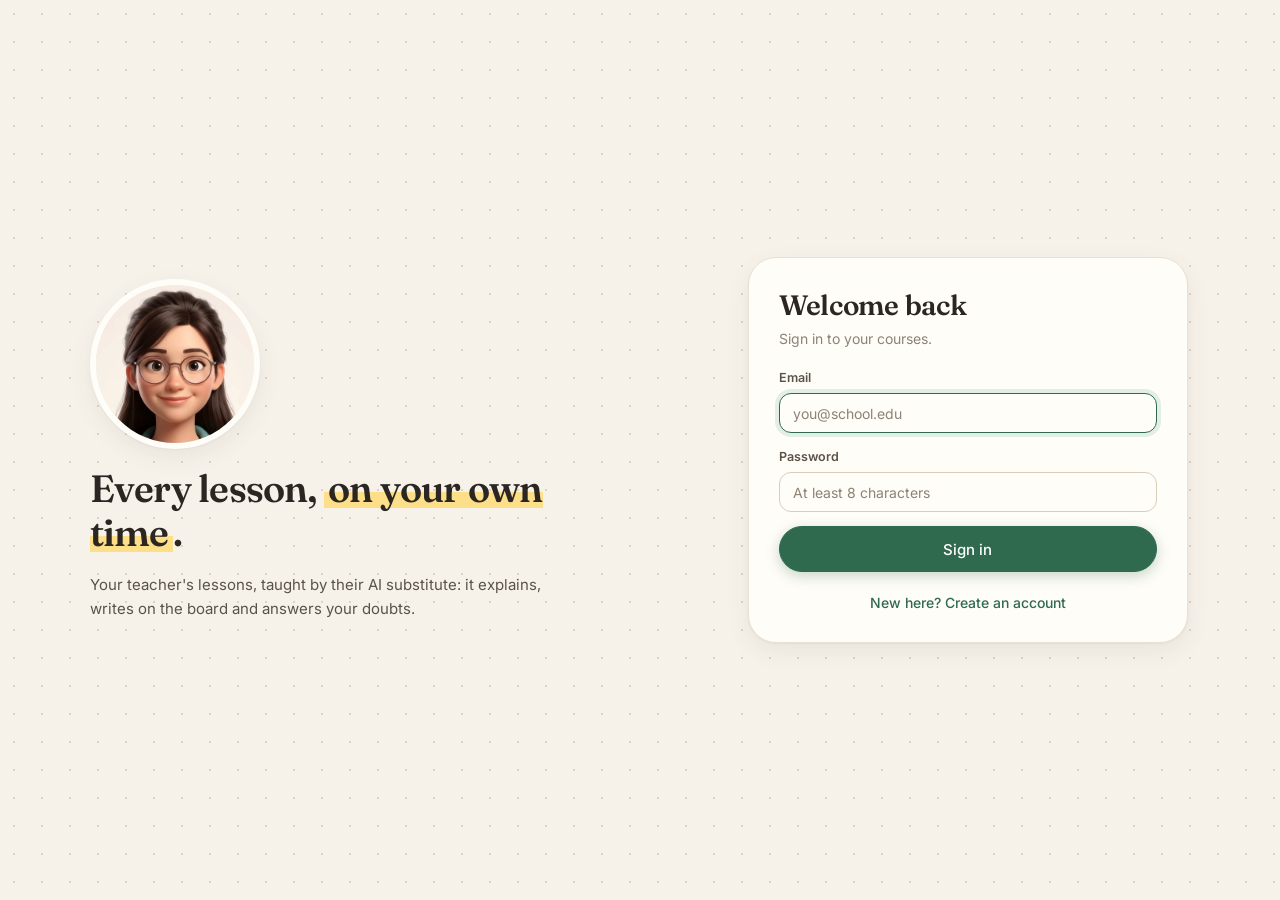
==== commit 886170e3: "Made version-1" ====
--- a/web/index.html
+++ b/web/index.html
@@ -15,12 +15,13 @@
   <link rel="stylesheet" href="css/base.css">
   <link rel="stylesheet" href="css/studio.css">
   <link rel="stylesheet" href="css/classroom.css">
+  <link rel="stylesheet" href="css/platform.css">
   <script>
     try { const t = localStorage.getItem("eris-theme"); if (t) document.documentElement.dataset.theme = t; } catch (e) {}
   </script>
 </head>
 <body>
-  <div class="app" id="app">
+  <div class="app signed-out" id="app">
     <aside class="sidebar" id="sidebar">
       <a class="brand" href="#/">
         <span class="brand-mark">E</span>
@@ -28,16 +29,16 @@
       </a>
 
       <nav class="nav">
-        <a class="nav-item" href="#/" data-nav="home" title="Overview">
+        <a class="nav-item" href="#/" data-nav="home" title="Home">
           <svg viewBox="0 0 24 24"><path d="M3 10.5 12 3l9 7.5V21h-6v-6H9v6H3z"/></svg>
-          <span>Overview</span>
+          <span>Home</span>
         </a>
       </nav>
 
       <div class="sidebar-section">
         <div class="sidebar-heading">
-          <span>Lectures</span>
-          <button class="icon-btn sm" id="new-lecture-btn" title="New lecture" aria-label="New lecture">
+          <span>Courses</span>
+          <button class="icon-btn sm" id="new-lecture-btn" title="New course" aria-label="New course">
             <svg viewBox="0 0 24 24"><path d="M12 5v14M5 12h14"/></svg>
           </button>
         </div>
@@ -45,13 +46,14 @@
       </div>
 
       <div class="sidebar-footer">
+        <div class="user-chip" id="user-chip"></div>
+        <button class="nav-item" id="signout-btn" title="Sign out">
+          <svg viewBox="0 0 24 24"><path d="M15 4h4v16h-4M10 8l-4 4 4 4M6 12h10"/></svg>
+          <span>Sign out</span>
+        </button>
         <button class="nav-item" id="theme-btn" title="Toggle theme">
           <svg viewBox="0 0 24 24"><path d="M21 12.8A9 9 0 1 1 11.2 3a7 7 0 0 0 9.8 9.8z"/></svg>
           <span>Theme</span>
-        </button>
-        <button class="nav-item" id="collapse-btn" title="Keep the sidebar open on lecture pages">
-          <svg viewBox="0 0 24 24"><path d="M15 6l-6 6 6 6"/></svg>
-          <span>Keep open</span>
         </button>
       </div>
     </aside>
--- a/web/css/base.css
+++ b/web/css/base.css
@@ -138,8 +138,6 @@
 .app.collapsed:not(.peek) .brand { justify-content: center; padding-left: 0; padding-right: 0; }
 .app.collapsed .sidebar { position: relative; z-index: 40; width: 72px; transition: width .2s ease, box-shadow .2s ease; }
 .app.collapsed.peek .sidebar { width: 260px; box-shadow: var(--shadow-lg); }
-#collapse-btn svg { transform: rotate(180deg); transition: transform .2s; }
-#collapse-btn.pinned svg { transform: none; }
 .main { min-width: 0; overflow-y: auto; display: flex; flex-direction: column; }
 
 /* ---------- page header: straight on the board ---------- */
--- a/web/css/classroom.css
+++ b/web/css/classroom.css
@@ -252,6 +252,18 @@
 .ls-clock { display: inline-flex; align-items: center; gap: 6px; height: 34px; padding: 0 12px; border-radius: 999px; background: var(--pill); box-shadow: 0 1px 8px rgba(74, 52, 26, .08); font-size: 12.5px; font-weight: 600; font-variant-numeric: tabular-nums; color: #6d6458; }
 .ls-clock svg { width: 15px; height: 15px; }
 .ls-clock.warn { color: #e5484d; }
+.ls-pill { display: inline-flex; align-items: center; gap: 7px; height: 34px; padding: 0 14px 0 11px; border: 0; border-radius: 999px; background: var(--pill); color: var(--ink); font: 600 13px var(--font); box-shadow: 0 1px 8px rgba(74, 52, 26, .08); cursor: pointer; }
+.ls-pill svg { width: 16px; height: 16px; }
+.ls-pill:hover, .ls-pill.active { background: #e3eee5; color: #2f6a4e; }
+/* The script panel (a teacher previewing a shared lesson): slides in from the right over the board. */
+.ls-script { position: absolute; right: 0; top: 0; bottom: 0; z-index: 7; width: min(560px, 92vw); display: flex; flex-direction: column; background: var(--surface); color: var(--text); border-left: 1px solid var(--border); box-shadow: var(--shadow-lg); transform: translateX(105%); transition: transform .25s ease; }
+.lesson.script-open .ls-script { transform: none; }
+.ls-script-head { display: flex; align-items: center; justify-content: space-between; gap: 10px; padding: 18px 20px 6px; }
+.ls-script-head strong { display: block; font: 600 20px var(--display); }
+.ls-script-head small { color: var(--muted); font-size: 12.5px; }
+.ls-script-note { margin: 4px 20px 8px; padding: 10px 12px; border-radius: 12px; background: var(--surface-2); color: var(--text-2); font-size: 12.5px; line-height: 1.5; }
+.ls-script-body { flex: 1; min-height: 0; overflow-y: auto; }
+.ls-script-body .script-doc { padding: 8px 20px 40px; }
 .ls-end { display: inline-flex; align-items: center; gap: 7px; height: 34px; padding: 0 14px 0 11px; border: 0; border-radius: 999px; background: var(--pill); color: var(--ink); font: 600 13px var(--font); box-shadow: 0 1px 8px rgba(74, 52, 26, .08); cursor: pointer; }
 .ls-end:hover { background: #fdecec; color: #c93a3a; }
 .ls-end-dot { width: 9px; height: 9px; border-radius: 2px; background: #e5484d; }
--- a/web/css/platform.css
+++ b/web/css/platform.css
@@ -0,0 +1,191 @@
+/* Courses: sign-in, the home grid, a course's Stream / Classwork / People, attendance. Same tokens as base.css. */
+
+/* ---------- signed out: no sidebar, the sign-in page fills the window ---------- */
+.app.signed-out { grid-template-columns: minmax(0, 1fr); }
+.app.signed-out .sidebar { display: none; }
+.auth { min-height: 100vh; display: grid; grid-template-columns: minmax(0, 1.05fr) minmax(0, 1fr); }
+.auth-side { display: flex; flex-direction: column; justify-content: center; gap: 18px; padding: 48px 7vw; }
+.auth-tutor { width: 170px; height: 170px; }
+.auth-tutor video { width: 100%; height: 100%; border-radius: 50%; object-fit: cover; border: 6px solid var(--surface); box-shadow: var(--shadow); background: var(--surface-2); }
+.auth-side h2 { font: 600 38px/1.15 var(--display); letter-spacing: -.02em; max-width: 520px; }
+.auth-side .mark { background: linear-gradient(transparent 58%, color-mix(in srgb, var(--marker) 70%, transparent) 58%, color-mix(in srgb, var(--marker) 70%, transparent) 92%, transparent 92%); padding: 0 4px; }
+.auth-side p { margin: 0; max-width: 480px; color: var(--text-2); font-size: 15px; line-height: 1.6; }
+.auth-main { display: grid; place-items: center; padding: 32px 16px; }
+.auth-card { width: 100%; padding: 30px 30px 24px; border-radius: 28px; }
+.auth-form { display: flex; flex-direction: column; gap: 14px; }
+.auth-form h1 { font: 600 28px var(--display); }
+.auth-form > p.muted { margin: -8px 0 4px; }
+.btn.block { width: 100%; }
+.role-pick { display: grid; grid-template-columns: 1fr 1fr; gap: 10px; }
+.role-card {
+  display: flex; flex-direction: column; align-items: flex-start; gap: 4px; padding: 14px; border-radius: 16px; text-align: left;
+  border: 1.5px solid var(--border-strong); background: var(--surface); cursor: pointer; transition: border-color .15s, background .15s;
+}
+.role-card svg { color: var(--muted); margin-bottom: 4px; }
+.role-card strong { font-size: 13.5px; }
+.role-card small { color: var(--muted); font-size: 12px; line-height: 1.4; }
+.role-card.on { border-color: var(--primary); background: var(--primary-soft); }
+.role-card.on svg { color: var(--primary); }
+.auth-stack { width: min(440px, 100%); display: flex; flex-direction: column; gap: 14px; }
+.demo-logins { padding: 16px 18px; border-radius: 22px; border: 1.5px dashed var(--border-strong); display: flex; flex-direction: column; gap: 10px; }
+.demo-head { font: 18px var(--hand); color: var(--accent); }
+.demo-group { display: flex; flex-direction: column; gap: 6px; }
+.demo-label { font-size: 11px; font-weight: 600; text-transform: uppercase; letter-spacing: .08em; color: var(--muted); }
+.demo-list { display: grid; grid-template-columns: 1fr 1fr; gap: 6px; }
+.demo-chip { display: flex; align-items: center; gap: 9px; min-width: 0; padding: 6px 10px 6px 6px; border-radius: 999px; border: 1px solid var(--border); background: var(--surface); cursor: pointer; text-align: left; transition: border-color .15s, background .15s; }
+.demo-chip:hover { border-color: var(--primary); background: var(--primary-soft); }
+.demo-text { display: flex; flex-direction: column; min-width: 0; line-height: 1.2; }
+.demo-text strong { font-size: 12.5px; overflow: hidden; text-overflow: ellipsis; white-space: nowrap; }
+.demo-text small { font-size: 11px; color: var(--muted); overflow: hidden; text-overflow: ellipsis; white-space: nowrap; }
+.auth-switch { margin: 2px 0 0; text-align: center; }
+.link-btn { border: 0; background: none; color: var(--primary); cursor: pointer; font-weight: 500; padding: 4px; }
+.link-btn:hover { text-decoration: underline; }
+@media (max-width: 860px) {
+  .auth { grid-template-columns: 1fr; }
+  .auth-side { padding: 32px 16px 0; align-items: center; text-align: center; }
+  .auth-side h2 { font-size: 28px; } .auth-tutor { width: 110px; height: 110px; }
+}
+
+/* ---------- sidebar: courses and the signed-in person ---------- */
+.lecture-link .name small { display: block; font-size: 11.5px; color: var(--muted); font-weight: 400; overflow: hidden; text-overflow: ellipsis; }
+.count-dot { min-width: 20px; height: 20px; padding: 0 6px; border-radius: 999px; background: var(--accent); color: #fff; font-size: 11px; font-weight: 700; display: grid; place-items: center; }
+.user-chip { display: flex; align-items: center; gap: 10px; padding: 6px 10px 8px; min-width: 0; }
+.user-chip:empty { display: none; }
+.user-text { display: flex; flex-direction: column; min-width: 0; line-height: 1.2; }
+.user-text strong { font-size: 13px; overflow: hidden; text-overflow: ellipsis; white-space: nowrap; }
+.user-text small { color: var(--muted); font-size: 11.5px; }
+.app.collapsed:not(.peek) .user-text, .app.collapsed:not(.peek) .count-dot { display: none; }
+.app.collapsed:not(.peek) .user-chip { justify-content: center; padding: 6px 0; }
+
+/* ---------- home ---------- */
+.home-head { display: flex; align-items: flex-end; justify-content: space-between; gap: 16px; margin: 8px 0 22px; flex-wrap: wrap; }
+.home-title { font: 600 34px/1.15 var(--display); letter-spacing: -.02em; }
+.course-grid { display: grid; grid-template-columns: repeat(auto-fill, minmax(260px, 1fr)); gap: 16px; }
+.course-card { display: flex; flex-direction: column; overflow: hidden; color: var(--text); transition: transform .15s, box-shadow .15s, border-color .15s; }
+.course-card:hover { transform: translateY(-2px); box-shadow: var(--shadow-lg); border-color: var(--border-strong); }
+.course-band { height: 78px; display: flex; align-items: flex-end; padding: 0 18px; position: relative;
+  background-image: radial-gradient(circle, color-mix(in srgb, currentColor 22%, transparent) 1.2px, transparent 1.4px) !important; background-size: 18px 18px !important; }
+.course-initials { width: 50px; height: 50px; border-radius: 50%; display: grid; place-items: center; margin-bottom: -25px;
+  background: var(--surface); border: 3px solid var(--surface); box-shadow: var(--shadow); font: 700 16px var(--font); }
+.course-body { padding: 32px 18px 16px; display: flex; flex-direction: column; gap: 2px; flex: 1; }
+.course-body h3 { font: 600 18px/1.25 var(--display); }
+.course-body p { margin: 0; font-size: 13px; }
+.course-foot { margin-top: auto; padding-top: 14px; display: flex; align-items: center; gap: 12px; flex-wrap: wrap; font-size: 12.5px; color: var(--text-2); }
+.course-foot > span { display: inline-flex; align-items: center; gap: 5px; }
+.course-foot svg { width: 14px; height: 14px; color: var(--muted); }
+.code-chip { margin-left: auto; font: 600 12px var(--mono); padding: 3px 9px; border-radius: 999px; background: var(--surface-2); border: 1px dashed var(--border-strong); letter-spacing: .06em; }
+.todo-chip { padding: 3px 10px; border-radius: 999px; background: var(--accent-soft); color: var(--accent); font-weight: 600; }
+.done-chip { color: var(--success); font-weight: 500; }
+.done-chip svg { color: var(--success) !important; }
+.course-card.new-card { align-items: center; justify-content: center; gap: 8px; min-height: 200px; border: 1.5px dashed var(--border-strong); background: transparent; box-shadow: none; color: var(--muted); cursor: pointer; font: 18px var(--hand); }
+.course-card.new-card:hover { color: var(--primary); border-color: var(--primary); background: color-mix(in srgb, var(--primary-soft) 40%, transparent); }
+.loose-list { display: flex; flex-wrap: wrap; gap: 8px; }
+.loose-item { display: inline-flex; align-items: center; gap: 9px; padding: 6px 12px 6px 6px; border-radius: 999px; background: var(--surface); border: 1px solid var(--border); color: var(--text); box-shadow: var(--shadow-sm); }
+.loose-item:hover { border-color: var(--border-strong); }
+.code-input { font: 600 20px var(--mono); letter-spacing: .25em; text-transform: uppercase; text-align: center; height: 50px; }
+
+/* ---------- a course ---------- */
+.course-page { max-width: 1040px; }
+.course-header {
+  display: flex; align-items: flex-end; justify-content: space-between; gap: 16px; flex-wrap: wrap; padding: 28px 30px;
+  border-radius: 26px; margin-bottom: 18px; box-shadow: var(--shadow);
+  background-image: radial-gradient(circle, color-mix(in srgb, currentColor 18%, transparent) 1.2px, transparent 1.4px) !important; background-size: 22px 22px !important;
+}
+.course-header-text { min-width: 0; color: var(--text); }
+.course-header .crumb { font-size: 12.5px; color: var(--text-2); }
+.course-header .crumb:hover { text-decoration: underline; }
+.course-header h1 { font: 600 34px/1.15 var(--display); letter-spacing: -.02em; margin-top: 2px; }
+.course-header p { margin: 4px 0 0; color: var(--text-2); }
+.class-code { display: flex; align-items: center; gap: 6px; padding: 8px 8px 8px 16px; border-radius: 18px; background: var(--surface); color: var(--text); box-shadow: var(--shadow-sm); }
+.class-code small { color: var(--muted); font-size: 11.5px; margin-right: 4px; }
+.class-code strong { font-size: 20px; letter-spacing: .14em; margin-right: 4px; }
+.course-tabs { margin-bottom: 18px; }
+
+.stream, .classwork, .people { display: flex; flex-direction: column; gap: 14px; }
+.composer { display: flex; align-items: center; gap: 12px; padding: 12px 14px; }
+.composer-btn { flex: 1; text-align: left; border: 0; background: var(--surface-2); color: var(--muted); padding: 10px 16px; border-radius: 999px; cursor: pointer; }
+.composer-btn:hover { color: var(--text); }
+.post { display: flex; gap: 14px; padding: 18px 20px; }
+.post-icon { width: 40px; height: 40px; border-radius: 50%; display: grid; place-items: center; flex: none; background: var(--primary-soft); color: var(--primary); }
+.post.is-material .post-icon { background: var(--warning-soft); color: var(--warning); }
+.post-main { flex: 1; min-width: 0; display: flex; flex-direction: column; gap: 10px; }
+.post-top { display: flex; align-items: flex-start; gap: 10px; }
+.post-title { flex: 1; min-width: 0; display: flex; flex-direction: column; }
+.post-title h3 { font: 600 17px/1.3 var(--display); }
+.post-body { margin: 0; color: var(--text-2); white-space: pre-wrap; }
+.due-chip { display: inline-flex; align-items: center; gap: 5px; padding: 3px 10px; border-radius: 999px; background: var(--accent-soft); color: var(--accent); font-size: 12px; font-weight: 600; white-space: nowrap; }
+.due-chip svg { width: 13px; height: 13px; }
+.post-files { display: flex; flex-wrap: wrap; gap: 8px; }
+.file-chip { display: inline-flex; align-items: center; gap: 6px; padding: 5px 12px; border-radius: 999px; border: 1px solid var(--border-strong); background: var(--surface); color: var(--text); font-size: 12.5px; max-width: 260px; }
+.file-chip:hover { border-color: var(--primary); color: var(--primary); }
+.file-chip svg { width: 14px; height: 14px; }
+.post-lesson { display: flex; align-items: center; gap: 12px; flex-wrap: wrap; padding-top: 4px; }
+.progress-line { flex: 1; min-width: 120px; height: 6px; border-radius: 3px; background: var(--surface-3); overflow: hidden; }
+.progress-line i { display: block; height: 100%; background: var(--primary); border-radius: 3px; transition: width .3s; }
+.progress-line.sm { min-width: 70px; max-width: 110px; display: inline-block; vertical-align: middle; margin-right: 6px; }
+.att-tag { display: inline-flex; align-items: center; gap: 5px; padding: 3px 10px; border-radius: 999px; background: var(--surface-3); color: var(--text-2); font-size: 12px; font-weight: 600; white-space: nowrap; }
+.att-tag svg { width: 13px; height: 13px; }
+.att-tag.present { background: var(--success-soft); color: var(--success); }
+.att-tag.started { background: var(--warning-soft); color: var(--warning); }
+
+.classwork-bar { display: flex; align-items: center; justify-content: space-between; gap: 12px; }
+.classwork-bar p { margin: 0; }
+.chapter { padding: 18px 20px; display: flex; flex-direction: column; gap: 12px; }
+.chapter-head, .topic-head { display: flex; align-items: center; gap: 10px; justify-content: space-between; flex-wrap: wrap; }
+.chapter-head h3 { font: 600 20px var(--display); }
+.row-actions { display: flex; align-items: center; gap: 4px; flex-wrap: wrap; }
+.topic { border-top: 1px dashed var(--border-strong); padding-top: 12px; display: flex; flex-direction: column; gap: 8px; }
+.topic-head h4 { font-size: 14.5px; font-weight: 600; }
+.topic-empty { margin: 0; color: var(--muted); font-size: 13px; }
+.lesson-list { list-style: none; margin: 0; padding: 0; display: flex; flex-direction: column; gap: 6px; }
+.lesson-row { display: flex; align-items: center; gap: 10px; padding: 8px 10px 8px 8px; border-radius: 16px; background: var(--surface-2); flex-wrap: wrap; }
+.lesson-icon { width: 32px; height: 32px; border-radius: 50%; display: grid; place-items: center; background: var(--surface); color: var(--primary); flex: none; }
+.lesson-icon.material { color: var(--warning); }
+.lesson-icon svg { width: 16px; height: 16px; }
+.lesson-name { flex: 1; min-width: 160px; display: flex; align-items: center; gap: 8px; flex-wrap: wrap; }
+.lesson-name strong { font-weight: 600; }
+.kind-tag { padding: 2px 9px; border-radius: 999px; background: var(--violet-soft); color: var(--violet); font-size: 11.5px; font-weight: 600; }
+
+.people-list { list-style: none; margin: 0; padding: 8px 20px 14px; display: flex; flex-direction: column; }
+.people-list li { display: flex; align-items: center; gap: 12px; padding: 9px 0; border-bottom: 1px solid var(--border); }
+.people-list li:last-child { border-bottom: 0; }
+.people-list .right { margin-left: auto; }
+.people .topic-empty { padding: 14px 20px; }
+
+/* ---------- attendance ---------- */
+.modal.wide { width: min(860px, 100%); max-height: calc(100vh - 32px); display: flex; flex-direction: column; }
+.modal.wide .modal-body { overflow-y: auto; }
+.att-table { width: 100%; border-collapse: collapse; font-size: 13px; }
+.att-table th { text-align: left; font-size: 11.5px; font-weight: 600; color: var(--muted); text-transform: uppercase; letter-spacing: .06em; padding: 6px 8px; border-bottom: 1px solid var(--border-strong); }
+.att-table td { padding: 10px 8px; border-bottom: 1px solid var(--border); vertical-align: middle; }
+.att-table td strong { display: block; }
+.passed-dot { width: 7px; height: 7px; border-radius: 50%; background: var(--accent); display: inline-block; }
+.doubt-detail:empty { display: none; }
+.doubt-detail { display: flex; flex-direction: column; gap: 10px; padding: 14px; border-radius: 16px; background: var(--surface-2); }
+.doubt-detail h4 { font: 600 15px var(--display); }
+.doubt { padding: 10px 12px; border-radius: 12px; background: var(--surface); }
+.doubt p { margin: 0 0 4px; }
+.doubt .q { font-weight: 600; }
+.doubt .a { color: var(--text-2); white-space: pre-wrap; }
+
+/* ---------- script versions ---------- */
+.version-list { list-style: none; margin: 0; padding: 0; display: flex; flex-direction: column; gap: 6px; }
+.version-row { display: flex; align-items: center; gap: 12px; padding: 10px 12px; border-radius: 16px; background: var(--surface-2); flex-wrap: wrap; }
+.version-row.shared { background: var(--success-soft); }
+.version-num { width: 40px; height: 40px; border-radius: 50%; display: grid; place-items: center; flex: none; background: var(--surface); font: 700 16px var(--hand); color: var(--primary); }
+.version-meta { flex: 1; min-width: 180px; display: flex; flex-direction: column; }
+.version-reader:empty { display: none; }
+.version-reader { border-top: 1px dashed var(--border-strong); padding-top: 10px; }
+.version-reader-head { display: flex; align-items: center; justify-content: space-between; }
+.version-reader .script-doc { padding: 8px 0 20px; }
+
+/* ---------- the lesson: a student's progress on the splash ---------- */
+.splash-progress { padding: 5px 12px; border-radius: 999px; background: var(--warning-soft); color: var(--warning); font-size: 12.5px; font-weight: 600; }
+.splash-progress.done { background: var(--success-soft); color: var(--success); }
+.file-input { height: auto; padding: 8px; }
+
+@media (max-width: 760px) {
+  .app .user-text, .app .count-dot { display: none; } .app .user-chip { justify-content: center; padding: 6px 0; }
+  .course-header { padding: 22px 18px; } .course-header h1 { font-size: 26px; }
+  .post { padding: 14px; } .home-title { font-size: 28px; }
+}
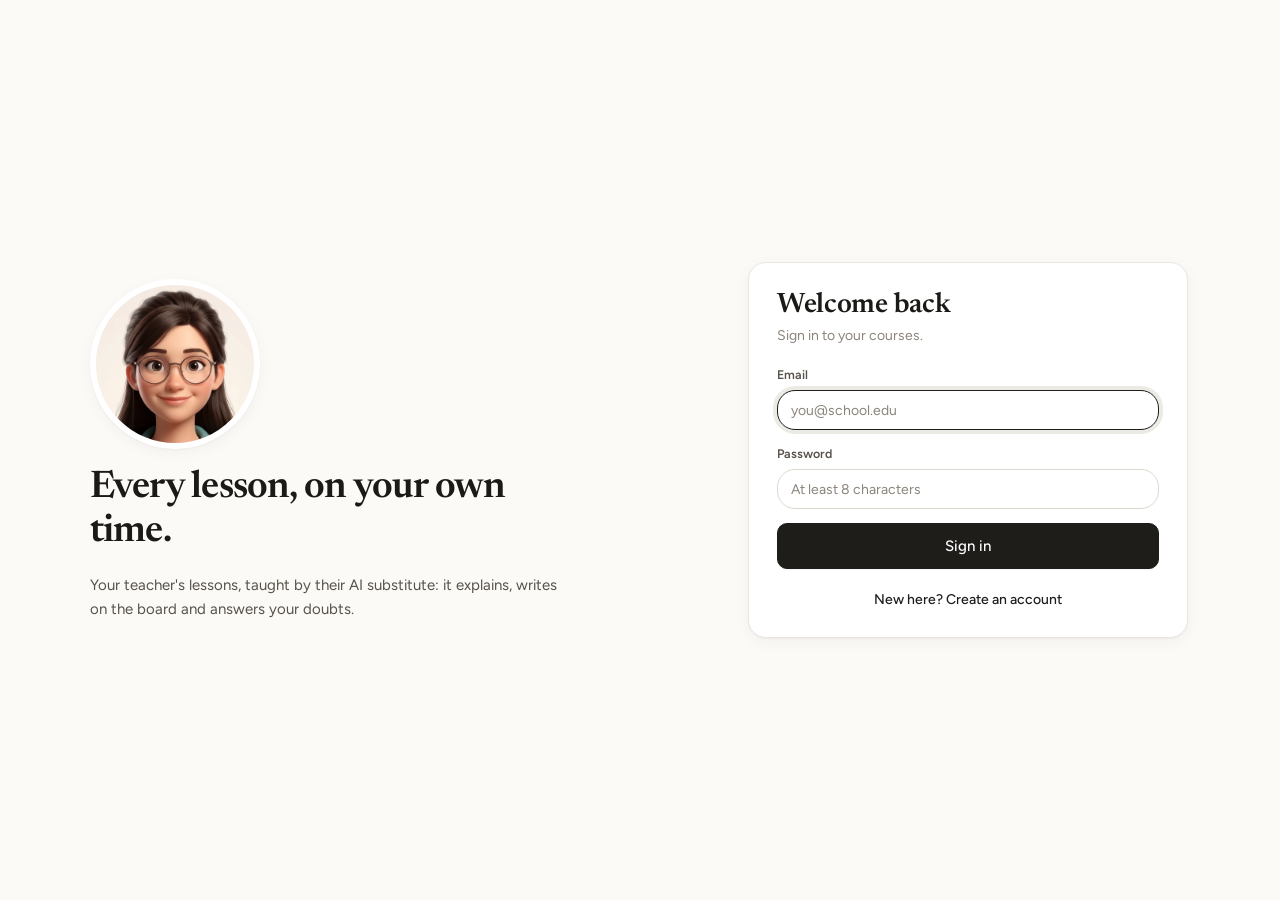
==== commit ae7ad91a: "Made changes to UI" ====
--- a/web/index.html
+++ b/web/index.html
@@ -7,7 +7,7 @@
   <link rel="icon" href="data:image/svg+xml,%3Csvg xmlns='http://www.w3.org/2000/svg' viewBox='0 0 32 32'%3E%3Crect width='32' height='32' rx='8' fill='%232f6a4e'/%3E%3Cpath d='M10 9h12v3H13.5v2.5H21v3h-7.5V20H22v3H10z' fill='white'/%3E%3C/svg%3E">
   <link rel="preconnect" href="https://fonts.googleapis.com">
   <link rel="preconnect" href="https://fonts.gstatic.com" crossorigin>
-  <link href="https://fonts.googleapis.com/css2?family=Fraunces:opsz,wght@9..144,500;9..144,600&family=Inter:wght@400;500;600;700&family=JetBrains+Mono:wght@400;500&family=Kalam:wght@400;700&display=swap" rel="stylesheet">
+  <link href="https://fonts.googleapis.com/css2?family=Figtree:wght@400;500;600;700&family=IBM+Plex+Mono:wght@400;500&family=Kalam:wght@400;700&family=Newsreader:opsz,wght@6..72,400;6..72,500;6..72,600&display=swap" rel="stylesheet">
   <!-- three.js for the talking avatar, vendored (MIT); only downloaded when the avatar is shown -->
   <script type="importmap">
     { "imports": { "three": "./vendor/three/three.module.js", "three/addons/": "./vendor/three/addons/" } }
--- a/web/css/base.css
+++ b/web/css/base.css
@@ -1,74 +1,74 @@
 /* Eris: tokens, app shell, shared components.
 
-   One look for the whole site, taken from the classroom: a warm paper board with a dot grid, cream surfaces that
-   float on it with soft warm shadows, rounded pill controls, warm ink, a deep sage green as the main colour
-   (terracotta, honey and plum for status), Fraunces for headings and Kalam handwriting as a small accent. */
+   Calm and warm, like a well-made writing app: a warm off-white page, a soft grey sidebar, white cards with
+   generous rounded corners and hairline borders, near-black buttons, and lavender as the one quiet accent.
+   Figtree for the interface; Newsreader, a book serif, for headings and big numbers. The Kalam handwriting is kept
+   only for the lesson board, where it is the teacher writing. */
 
 :root {
-  --bg: #f6f2ea;            /* the board */
-  --dot: #ddd4c4;           /* its dot grid */
-  --surface: #fffdf8;       /* cards, panels, controls */
-  --surface-2: #f4eee4;
-  --surface-3: #ebe3d5;
-  --border: #e9e0d0;
-  --border-strong: #d9cdb8;
-  --text: #2b2621;          /* warm ink */
-  --text-2: #5b5248;
-  --muted: #8c8276;
-  --primary: #2f6a4e;       /* sage green, like the notebook's title */
-  --primary-hover: #275a41;
-  --primary-soft: #e3eee5;
+  --bg: #fbfaf7;            /* the page */
+  --sidebar: #f4f2ee;
+  --dot: transparent;
+  --surface: #ffffff;       /* cards, panels, controls */
+  --surface-2: #f5f3ef;
+  --surface-3: #ebe8e2;
+  --border: #ebe7e0;
+  --border-strong: #ddd8cf;
+  --text: #1c1a17;
+  --text-2: #57524a;
+  --muted: #8b857b;
+  --primary: #1f1d1a;       /* near-black: the main action */
+  --primary-hover: #000000;
+  --primary-soft: #eceae5;  /* selected nav and tabs */
   --on-primary: #ffffff;
-  --accent: #c9673f;        /* terracotta */
-  --accent-soft: #f8e6dc;
-  --success: #3d8758;
-  --success-soft: #e2f0e5;
-  --warning: #b5771d;
-  --warning-soft: #f9eed7;
-  --danger: #c0452e;
-  --danger-soft: #f9e2db;
-  --violet: #8a4f78;        /* plum */
-  --violet-soft: #f3e5ee;
-  --sky: #2d7a80;           /* teal */
-  --sky-soft: #dfefee;
-  --marker: #ffd75e;
-  --shadow-sm: 0 1px 2px rgba(74, 52, 26, .06);
-  --shadow: 0 1px 2px rgba(74, 52, 26, .05), 0 8px 24px rgba(74, 52, 26, .07);
-  --shadow-lg: 0 20px 50px rgba(60, 40, 18, .18);
+  --accent: #6b46c1;        /* lavender, used sparingly */
+  --accent-soft: #f1ebfb;
+  --success: #2f7d53;
+  --success-soft: #e6f3ea;
+  --warning: #a8660f;
+  --warning-soft: #fbefdc;
+  --danger: #c2412d;
+  --danger-soft: #fbe7e2;
+  --violet: #6b46c1;
+  --violet-soft: #f1ebfb;
+  --sky: #2b6f8a;
+  --sky-soft: #e4f0f4;
+  --marker: #ffe08a;
+  --shadow-sm: 0 1px 2px rgba(28, 26, 23, .04);
+  --shadow: 0 1px 2px rgba(28, 26, 23, .04), 0 4px 16px rgba(28, 26, 23, .04);
+  --shadow-lg: 0 18px 48px rgba(28, 26, 23, .14);
   --radius-sm: 8px;
-  --radius: 14px;
-  --radius-lg: 20px;
-  --font: "Inter", system-ui, -apple-system, "Segoe UI", sans-serif;
-  --display: "Fraunces", Georgia, "Times New Roman", serif;
-  --mono: "JetBrains Mono", ui-monospace, "SF Mono", Menlo, monospace;
+  --radius: 12px;
+  --radius-lg: 18px;
+  --font: "Figtree", system-ui, -apple-system, "Segoe UI", sans-serif;
+  --display: "Newsreader", Georgia, "Times New Roman", serif;
+  --mono: "IBM Plex Mono", ui-monospace, "SF Mono", Menlo, monospace;
   --hand: "Kalam", "Comic Sans MS", cursive;
-  --sidebar-w: 272px;
+  --sidebar-w: 256px;
   color-scheme: light;
 }
 
-/* Dark: the same warmth at night (warm charcoal, never blue-black). The classroom board itself stays light. */
+/* Dark: warm charcoal, never blue-black; the main action turns to warm white. */
 @media (prefers-color-scheme: dark) {
   :root:not([data-theme="light"]) {
-    --bg: #1b1815; --dot: #2c2722; --surface: #24201c; --surface-2: #2c2722; --surface-3: #36302a;
-    --border: #342e28; --border-strong: #453d34; --text: #f1eae0; --text-2: #d0c6b8; --muted: #9c9184;
-    --primary: #8cc4a2; --primary-hover: #a2d1b4; --primary-soft: #23352b; --on-primary: #10241a;
-    --accent: #e69472; --accent-soft: #3a2820; --success: #8cc4a2; --success-soft: #23352b;
-    --warning: #e6b45f; --warning-soft: #362b19; --danger: #ec8a74; --danger-soft: #3b231d;
-    --violet: #d49cc3; --violet-soft: #35242f; --sky: #7cc2c6; --sky-soft: #1e3335; --marker: #e8c34e;
-    --shadow-sm: 0 1px 2px rgba(0, 0, 0, .3); --shadow: 0 1px 2px rgba(0, 0, 0, .3), 0 8px 24px rgba(0, 0, 0, .25);
-    --shadow-lg: 0 20px 50px rgba(0, 0, 0, .5);
+    --bg: #161513; --sidebar: #1b1a18; --dot: transparent; --surface: #211f1c; --surface-2: #282622; --surface-3: #322f2b;
+    --border: #2e2b27; --border-strong: #3d3933; --text: #f2efe9; --text-2: #cfc9bf; --muted: #9a9389;
+    --primary: #f2efe9; --primary-hover: #ffffff; --primary-soft: #2c2a26; --on-primary: #161513;
+    --accent: #b9a1ef; --accent-soft: #2b2538; --success: #82c79d; --success-soft: #1e3126;
+    --warning: #e4b062; --warning-soft: #352a19; --danger: #ef8b78; --danger-soft: #3a211c;
+    --violet: #b9a1ef; --violet-soft: #2b2538; --sky: #85c3d8; --sky-soft: #1c2f36; --marker: #e8c34e;
+    --shadow-sm: none; --shadow: 0 1px 2px rgba(0, 0, 0, .3); --shadow-lg: 0 18px 48px rgba(0, 0, 0, .5);
     color-scheme: dark;
   }
 }
 :root[data-theme="dark"] {
-  --bg: #1b1815; --dot: #2c2722; --surface: #24201c; --surface-2: #2c2722; --surface-3: #36302a;
-  --border: #342e28; --border-strong: #453d34; --text: #f1eae0; --text-2: #d0c6b8; --muted: #9c9184;
-  --primary: #8cc4a2; --primary-hover: #a2d1b4; --primary-soft: #23352b; --on-primary: #10241a;
-  --accent: #e69472; --accent-soft: #3a2820; --success: #8cc4a2; --success-soft: #23352b;
-  --warning: #e6b45f; --warning-soft: #362b19; --danger: #ec8a74; --danger-soft: #3b231d;
-  --violet: #d49cc3; --violet-soft: #35242f; --sky: #7cc2c6; --sky-soft: #1e3335; --marker: #e8c34e;
-  --shadow-sm: 0 1px 2px rgba(0, 0, 0, .3); --shadow: 0 1px 2px rgba(0, 0, 0, .3), 0 8px 24px rgba(0, 0, 0, .25);
-  --shadow-lg: 0 20px 50px rgba(0, 0, 0, .5);
+  --bg: #161513; --sidebar: #1b1a18; --dot: transparent; --surface: #211f1c; --surface-2: #282622; --surface-3: #322f2b;
+  --border: #2e2b27; --border-strong: #3d3933; --text: #f2efe9; --text-2: #cfc9bf; --muted: #9a9389;
+  --primary: #f2efe9; --primary-hover: #ffffff; --primary-soft: #2c2a26; --on-primary: #161513;
+  --accent: #b9a1ef; --accent-soft: #2b2538; --success: #82c79d; --success-soft: #1e3126;
+  --warning: #e4b062; --warning-soft: #352a19; --danger: #ef8b78; --danger-soft: #3a211c;
+  --violet: #b9a1ef; --violet-soft: #2b2538; --sky: #85c3d8; --sky-soft: #1c2f36; --marker: #e8c34e;
+  --shadow-sm: none; --shadow: 0 1px 2px rgba(0, 0, 0, .3); --shadow-lg: 0 18px 48px rgba(0, 0, 0, .5);
   color-scheme: dark;
 }
 
@@ -76,7 +76,7 @@
 html, body { height: 100%; }
 body {
   margin: 0; color: var(--text); font: 14px/1.55 var(--font); -webkit-font-smoothing: antialiased;
-  background: radial-gradient(circle, var(--dot) 1.2px, transparent 1.4px) 0 0 / 28px 28px, var(--bg);
+  background: var(--bg);
 }
 a { color: var(--primary); text-decoration: none; }
 button, input, textarea, select { font: inherit; color: inherit; }
@@ -88,13 +88,12 @@
 .hand { font-family: var(--hand); }
 ::selection { background: color-mix(in srgb, var(--marker) 55%, transparent); }
 
-/* ---------- shell: the sidebar floats on the board as a card ---------- */
+/* ---------- shell: a full-height soft grey sidebar beside the page ---------- */
 .app { display: grid; grid-template-columns: var(--sidebar-w) 1fr; height: 100vh; transition: grid-template-columns .25s ease; }
 .app.collapsed { --sidebar-w: 84px; }
 .sidebar {
-  display: flex; flex-direction: column; gap: 6px; min-width: 0; overflow: hidden; margin: 12px 0 12px 12px;
-  background: var(--surface); border: 1px solid var(--border); border-radius: var(--radius-lg); box-shadow: var(--shadow);
-  padding: 14px 10px;
+  display: flex; flex-direction: column; gap: 6px; min-width: 0; overflow: hidden;
+  background: var(--sidebar); border-right: 1px solid var(--border); padding: 18px 12px;
 }
 .brand { display: flex; align-items: center; gap: 11px; padding: 4px 6px 14px; color: var(--text); }
 .brand-mark {
@@ -103,23 +102,23 @@
   box-shadow: 0 0 0 2px var(--surface), 0 0 0 3.5px var(--primary-soft); color: transparent; font-size: 0;
 }
 .brand-text { display: flex; flex-direction: column; line-height: 1.15; white-space: nowrap; }
-.brand-text strong { font: 600 20px var(--display); letter-spacing: -.01em; }
-.brand-text small { color: var(--muted); font: 15px var(--hand); }
+.brand-text strong { font: 600 21px var(--display); letter-spacing: -.01em; }
+.brand-text small { color: var(--muted); font-size: 12px; }
 .nav { display: flex; flex-direction: column; gap: 2px; }
 .nav-item {
-  display: flex; align-items: center; gap: 10px; width: 100%; padding: 9px 13px; border: 0; border-radius: 999px;
+  display: flex; align-items: center; gap: 10px; width: 100%; padding: 9px 12px; border: 0; border-radius: 10px;
   background: none; color: var(--text-2); cursor: pointer; white-space: nowrap; text-align: left;
 }
 .nav-item:hover { background: var(--surface-2); color: var(--text); }
-.nav-item.active { background: var(--primary-soft); color: var(--primary); font-weight: 600; }
+.nav-item.active { background: var(--primary-soft); color: var(--text); font-weight: 600; }
 .sidebar-section { flex: 1; min-height: 0; display: flex; flex-direction: column; margin-top: 12px; }
 .sidebar-heading {
   display: flex; align-items: center; justify-content: space-between; padding: 0 6px 6px 13px;
-  font-size: 11px; font-weight: 600; text-transform: uppercase; letter-spacing: .08em; color: var(--muted);
+  font-size: 12px; font-weight: 600; color: var(--muted);
 }
 .lecture-list { list-style: none; margin: 0; padding: 0; overflow-y: auto; flex: 1; }
 .lecture-link {
-  display: flex; align-items: center; gap: 10px; padding: 7px 10px; border-radius: 999px; color: var(--text-2);
+  display: flex; align-items: center; gap: 10px; padding: 7px 10px; border-radius: 10px; color: var(--text-2);
 }
 .lecture-link:hover { background: var(--surface-2); color: var(--text); }
 .lecture-link.active { background: var(--surface-2); color: var(--text); font-weight: 600; }
@@ -128,7 +127,7 @@
   font-size: 11px; font-weight: 700; text-transform: uppercase; background: var(--accent-soft); color: var(--accent);
 }
 .lecture-link .name { flex: 1; min-width: 0; overflow: hidden; text-overflow: ellipsis; white-space: nowrap; }
-.sidebar-footer { border-top: 1px dashed var(--border-strong); padding-top: 8px; display: flex; flex-direction: column; gap: 2px; }
+.sidebar-footer { border-top: 1px solid var(--border); padding-top: 8px; display: flex; flex-direction: column; gap: 2px; }
 /* Folded to an icon rail (lecture pages). While the mouse is on it (.peek) it slides out over the page at full
    width, without moving the page. */
 .app.collapsed:not(.peek) .brand-text, .app.collapsed:not(.peek) .nav-item span, .app.collapsed:not(.peek) .sidebar-heading span,
@@ -137,10 +136,10 @@
 .app.collapsed:not(.peek) .nav-item, .app.collapsed:not(.peek) .lecture-link { justify-content: center; padding: 8px 0; }
 .app.collapsed:not(.peek) .brand { justify-content: center; padding-left: 0; padding-right: 0; }
 .app.collapsed .sidebar { position: relative; z-index: 40; width: 72px; transition: width .2s ease, box-shadow .2s ease; }
-.app.collapsed.peek .sidebar { width: 260px; box-shadow: var(--shadow-lg); }
+.app.collapsed.peek .sidebar { width: 256px; box-shadow: var(--shadow-lg); }
 .main { min-width: 0; overflow-y: auto; display: flex; flex-direction: column; }
 
-/* ---------- page header: straight on the board ---------- */
+/* ---------- page header ---------- */
 .page-header {
   position: sticky; top: 0; z-index: 5; display: flex; align-items: center; gap: 16px; flex-wrap: wrap;
   padding: 18px 28px 14px; background: color-mix(in srgb, var(--bg) 82%, transparent); backdrop-filter: blur(10px);
@@ -149,20 +148,20 @@
 .page-title .crumb { font-size: 12px; color: var(--muted); }
 .page-title h1 { font: 600 24px/1.2 var(--display); white-space: nowrap; overflow: hidden; text-overflow: ellipsis; }
 .page-header .spacer { flex: 1; }
-.tabs { display: inline-flex; padding: 4px; gap: 2px; background: var(--surface); border-radius: 999px; border: 1px solid var(--border); box-shadow: var(--shadow-sm); }
+.tabs { display: inline-flex; padding: 4px; gap: 2px; background: var(--surface-2); border-radius: var(--radius); border: 1px solid var(--border); }
 .tab {
-  display: inline-flex; align-items: center; gap: 7px; padding: 7px 15px; border-radius: 999px; border: 0;
+  display: inline-flex; align-items: center; gap: 7px; padding: 7px 15px; border-radius: var(--radius); border: 0;
   background: none; color: var(--text-2); cursor: pointer; font-weight: 500; font-size: 13px;
 }
 .tab:hover { color: var(--text); }
-.tab.active { background: var(--primary-soft); color: var(--primary); font-weight: 600; }
+.tab.active { background: var(--surface); color: var(--text); font-weight: 600; box-shadow: 0 1px 3px rgba(28, 26, 23, .08); }
 .tab svg { width: 16px; height: 16px; }
 .page { padding: 20px 28px 40px; max-width: 1480px; width: 100%; margin: 0 auto; }
 
-/* ---------- buttons & inputs: pills, like the classroom controls ---------- */
+/* ---------- buttons & inputs ---------- */
 .btn {
   display: inline-flex; align-items: center; justify-content: center; gap: 7px; height: 38px; padding: 0 16px;
-  border-radius: 999px; border: 1px solid var(--border-strong); background: var(--surface); color: var(--text);
+  border-radius: 10px; border: 1px solid var(--border-strong); background: var(--surface); color: var(--text);
   font-weight: 500; font-size: 13.5px; cursor: pointer; white-space: nowrap; box-shadow: var(--shadow-sm);
   transition: background .15s, border-color .15s, opacity .15s, transform .15s, box-shadow .15s;
 }
@@ -170,7 +169,8 @@
 .btn:active:not(:disabled) { transform: translateY(1px); }
 .btn:disabled { opacity: .5; cursor: not-allowed; }
 .btn svg { width: 16px; height: 16px; }
-.btn.primary { background: var(--primary); border-color: var(--primary); color: var(--on-primary); box-shadow: 0 4px 14px color-mix(in srgb, var(--primary) 28%, transparent); }
+.btn.primary { background: var(--primary); border-color: var(--primary); color: var(--on-primary); }
+.btn.primary:disabled { background: var(--surface-3); border-color: var(--surface-3); color: var(--muted); box-shadow: none; opacity: 1; }
 .btn.primary:hover:not(:disabled) { background: var(--primary-hover); border-color: var(--primary-hover); }
 .btn.success { background: var(--success); border-color: var(--success); color: var(--on-primary); }
 .btn.success:hover:not(:disabled) { filter: brightness(1.06); }
@@ -195,11 +195,15 @@
 .field > span { font-size: 12.5px; font-weight: 600; color: var(--text-2); }
 .field small { color: var(--muted); font-size: 12px; }
 .input, .textarea, .select {
-  width: 100%; padding: 9px 13px; border-radius: 12px; border: 1px solid var(--border-strong);
+  width: 100%; padding: 9px 13px; border-radius: var(--radius-lg); border: 1px solid var(--border-strong);
   background: var(--surface); color: var(--text); outline: none; transition: border-color .15s, box-shadow .15s;
 }
 .input { height: 40px; }
-.select { height: 40px; }
+.select {
+  height: 40px; padding-right: 40px; cursor: pointer; -webkit-appearance: none; appearance: none;
+  background-image: url("data:image/svg+xml,%3Csvg xmlns='http://www.w3.org/2000/svg' viewBox='0 0 24 24' fill='none' stroke='%238c8276' stroke-width='2.2' stroke-linecap='round' stroke-linejoin='round'%3E%3Cpath d='M6 9l6 6 6-6'/%3E%3C/svg%3E");
+  background-repeat: no-repeat; background-position: right 14px center; background-size: 16px;
+}
 .textarea { resize: vertical; min-height: 64px; line-height: 1.5; }
 .input::placeholder, .textarea::placeholder { color: var(--muted); }
 .input:focus, .textarea:focus, .select:focus { border-color: var(--primary); box-shadow: 0 0 0 4px var(--primary-soft); }
@@ -207,19 +211,19 @@
 
 /* ---------- cards, badges ---------- */
 .card { background: var(--surface); border: 1px solid var(--border); border-radius: var(--radius-lg); box-shadow: var(--shadow); }
-.card-header { display: flex; align-items: center; gap: 10px; padding: 16px 20px; border-bottom: 1px dashed var(--border-strong); }
+.card-header { display: flex; align-items: center; gap: 10px; padding: 14px 20px; border-bottom: 1px solid var(--border); }
 .card-header h3 { font: 600 16px var(--display); }
 .card-header .sub { color: var(--muted); font-size: 12.5px; }
 .card-header .spacer { flex: 1; }
 .card-body { padding: 16px 20px; }
 .step-num {
   width: 24px; height: 24px; border-radius: 50%; display: grid; place-items: center; flex: none;
-  background: var(--primary-soft); color: var(--primary); font: 700 14px var(--hand);
+  background: var(--primary-soft); color: var(--primary); font: 600 12px var(--font);
 }
 .step-num.done { background: var(--success-soft); color: var(--success); }
 
 .badge {
-  display: inline-flex; align-items: center; gap: 6px; height: 24px; padding: 0 10px; border-radius: 999px;
+  display: inline-flex; align-items: center; gap: 6px; height: 24px; padding: 0 10px; border-radius: var(--radius);
   font-size: 11.5px; font-weight: 600; text-transform: capitalize; white-space: nowrap;
   background: var(--surface-3); color: var(--text-2);
 }
@@ -230,6 +234,9 @@
 .badge.completed { background: var(--violet-soft); color: var(--violet); }
 .badge.running { background: var(--primary-soft); color: var(--primary); }
 .badge.failed { background: var(--danger-soft); color: var(--danger); }
+.model-tag { display: inline-flex; align-items: center; gap: 5px; height: 24px; padding: 0 10px; border-radius: var(--radius); background: var(--violet-soft); color: var(--violet); font-size: 11.5px; font-weight: 600; white-space: nowrap; align-self: flex-start; }
+.model-tag svg { width: 12px; height: 12px; }
+.model-tag.center { align-self: center; }
 .dot { width: 7px; height: 7px; border-radius: 50%; background: var(--border-strong); flex: none; }
 .dot.indexed { background: var(--sky); } .dot.draft { background: var(--warning); }
 .dot.approved { background: var(--success); } .dot.completed { background: var(--violet); }
@@ -246,7 +253,7 @@
 .empty h3 { color: var(--text); font: 600 19px var(--display); }
 .empty p { margin: 0; max-width: 420px; }
 
-.callout { display: flex; gap: 10px; padding: 12px 14px; border-radius: 14px; font-size: 13px; line-height: 1.5; }
+.callout { display: flex; gap: 10px; padding: 12px 14px; border-radius: var(--radius-lg); font-size: 13px; line-height: 1.5; }
 .callout svg { margin-top: 1px; }
 .callout.error { background: var(--danger-soft); color: var(--danger); }
 .callout.warn { background: var(--warning-soft); color: var(--warning); }
@@ -257,7 +264,7 @@
 .toasts { position: fixed; right: 20px; bottom: 20px; z-index: 50; display: flex; flex-direction: column; gap: 8px; }
 .toast {
   display: flex; align-items: flex-start; gap: 10px; min-width: 260px; max-width: 420px; padding: 12px 16px;
-  background: #2b2621; color: #f6f2ea; border-radius: 16px; box-shadow: var(--shadow-lg); font-size: 13px;
+  background: #1f1d1a; color: #f5f3ef; border-radius: var(--radius-lg); box-shadow: var(--shadow-lg); font-size: 13px;
   animation: toast-in .2s ease;
 }
 .toast.error { background: var(--danger); color: #fff; }
@@ -269,7 +276,7 @@
   background: rgba(43, 30, 16, .38); backdrop-filter: blur(3px); animation: fade .15s ease;
 }
 @keyframes fade { from { opacity: 0; } }
-.modal { width: min(480px, 100%); background: var(--surface); border-radius: 24px; box-shadow: var(--shadow-lg); border: 1px solid var(--border); animation: toast-in .2s ease; }
+.modal { width: min(480px, 100%); background: var(--surface); border-radius: var(--radius-lg); box-shadow: var(--shadow-lg); border: 1px solid var(--border); animation: toast-in .2s ease; }
 .modal-head { padding: 22px 24px 4px; }
 .modal-head h2 { font: 600 22px var(--display); }
 .modal-head p { margin: 6px 0 0; color: var(--muted); }
@@ -279,21 +286,21 @@
 /* ---------- overview (home) ---------- */
 .hero {
   position: relative; overflow: hidden; display: flex; align-items: center; gap: 36px; margin-bottom: 26px;
-  padding: 34px 40px; border-radius: 28px; background: var(--surface); border: 1px solid var(--border); box-shadow: var(--shadow);
+  padding: 34px 40px; border-radius: var(--radius-lg); background: var(--surface); border: 1px solid var(--border); box-shadow: var(--shadow);
 }
 .hero-copy { flex: 1; min-width: 0; }
-.hero-kicker { font: 20px var(--hand); color: var(--accent); }
+.hero-kicker { font-size: 13px; color: var(--muted); }
 .hero h1 { font: 600 40px/1.12 var(--display); letter-spacing: -.02em; margin-top: 4px; }
-.hero h1 .mark { background: linear-gradient(transparent 58%, color-mix(in srgb, var(--marker) 70%, transparent) 58%, color-mix(in srgb, var(--marker) 70%, transparent) 92%, transparent 92%); padding: 0 4px; }
+.hero h1 .mark { color: inherit; }
 .hero p { margin: 14px 0 22px; max-width: 600px; color: var(--text-2); font-size: 15px; line-height: 1.6; }
 .hero-actions { display: flex; gap: 10px; flex-wrap: wrap; }
 .hero-tutor { position: relative; flex: none; width: 210px; height: 210px; margin-right: 24px; }
 .hero-tutor video, .hero-tutor img { width: 100%; height: 100%; border-radius: 50%; object-fit: cover; border: 6px solid var(--surface); box-shadow: var(--shadow); background: var(--surface-2); }
-.hero-bubble { position: absolute; left: -96px; top: 14px; padding: 8px 14px; border-radius: 18px 18px 4px 18px; background: var(--surface); border: 1px solid var(--border); box-shadow: var(--shadow); font: 17px var(--hand); color: var(--text); white-space: nowrap; }
+.hero-bubble { position: absolute; left: -96px; top: 14px; padding: 8px 14px; border-radius: 18px 18px 4px 18px; background: var(--surface); border: 1px solid var(--border); box-shadow: var(--shadow); font-size: 14px; color: var(--text); white-space: nowrap; }
 .pipeline { display: grid; grid-template-columns: repeat(5, 1fr); gap: 14px; margin-bottom: 30px; }
 .pipe-step { padding: 18px 18px 16px; position: relative; }
 .pipe-step .pipe-icon { width: 38px; height: 38px; border-radius: 50%; display: grid; place-items: center; background: var(--primary-soft); color: var(--primary); margin-bottom: 12px; }
-.pipe-step .pipe-num { position: absolute; top: 14px; right: 16px; font: 700 22px var(--hand); color: var(--border-strong); }
+.pipe-step .pipe-num { position: absolute; top: 14px; right: 16px; font: 600 20px var(--display); color: var(--border-strong); }
 .pipe-step h4 { font-size: 14px; font-weight: 600; }
 .pipe-step p { margin: 4px 0 0; font-size: 12.5px; color: var(--muted); line-height: 1.5; }
 .section-title { display: flex; align-items: center; justify-content: space-between; margin: 0 0 14px; }
@@ -312,7 +319,7 @@
 .lecture-card .progress i { flex: 1; height: 5px; border-radius: 3px; background: var(--surface-3); }
 .lecture-card .progress i.on { background: var(--primary); }
 .lecture-card .foot { display: flex; align-items: center; justify-content: space-between; font-size: 12.5px; color: var(--muted); }
-.lecture-card.new-card { align-items: center; justify-content: center; border: 1.5px dashed var(--border-strong); color: var(--muted); min-height: 136px; background: transparent; box-shadow: none; cursor: pointer; font: 18px var(--hand); }
+.lecture-card.new-card { align-items: center; justify-content: center; border: 1.5px dashed var(--border-strong); color: var(--muted); min-height: 136px; background: transparent; box-shadow: none; cursor: pointer; font: 500 14px var(--font); }
 .lecture-card.new-card:hover { color: var(--primary); border-color: var(--primary); background: color-mix(in srgb, var(--primary-soft) 40%, transparent); }
 
 @media (max-width: 1100px) {
--- a/web/css/studio.css
+++ b/web/css/studio.css
@@ -8,8 +8,12 @@
 .btn.block { width: 100%; }
 .link { color: var(--primary); font-weight: 500; }
 .linkish { border: 0; background: none; padding: 0; color: inherit; font-weight: 600; text-decoration: underline; cursor: pointer; }
-.pill-note { display: flex; align-items: center; gap: 7px; height: 40px; padding: 0 14px; border-radius: 999px; background: var(--surface-2); color: var(--muted); font-size: 12.5px; }
+.pill-note { display: flex; align-items: center; gap: 7px; height: 40px; padding: 0 14px; border-radius: var(--radius); background: var(--surface-2); color: var(--muted); font-size: 12.5px; }
 .pill-note svg { width: 15px; height: 15px; }
+.voice-row { display: flex; align-items: center; gap: 6px; }
+.voice-row .select { flex: 1; min-width: 0; }
+.voice-play { width: 40px; height: 40px; flex: none; border: 1px solid var(--border-strong); background: var(--surface); color: var(--primary); }
+.voice-play:hover { background: var(--primary-soft); }
 
 .dropzone {
   display: flex; flex-direction: column; align-items: center; gap: 6px; padding: 22px 16px; text-align: center; cursor: pointer;
@@ -21,9 +25,9 @@
 .dropzone small { color: var(--muted); font-size: 12px; }
 .dz-icon { width: 42px; height: 42px; border-radius: 50%; display: grid; place-items: center; background: var(--surface); color: var(--primary); box-shadow: var(--shadow-sm); margin-bottom: 4px; }
 .file-list { list-style: none; margin: 0; padding: 0; display: flex; flex-direction: column; gap: 6px; }
-.file-list li { display: flex; align-items: center; gap: 10px; padding: 8px 10px; border: 1px solid var(--border); border-radius: 14px; background: var(--surface); }
+.file-list li { display: flex; align-items: center; gap: 10px; padding: 8px 10px; border: 1px solid var(--border); border-radius: var(--radius-lg); background: var(--surface); }
 .file-list li.file-empty { border-style: dashed; justify-content: center; color: var(--muted); font-size: 12.5px; }
-.file-type { width: 40px; height: 24px; border-radius: 999px; display: grid; place-items: center; font-size: 9.5px; font-weight: 700; letter-spacing: .03em; background: var(--surface-3); color: var(--text-2); flex: none; }
+.file-type { width: 40px; height: 24px; border-radius: var(--radius); display: grid; place-items: center; font-size: 9.5px; font-weight: 700; letter-spacing: .03em; background: var(--surface-3); color: var(--text-2); flex: none; }
 .file-type.pptx { background: var(--accent-soft); color: var(--accent); }
 .file-type.pdf { background: var(--danger-soft); color: var(--danger); }
 .file-type.docx { background: var(--sky-soft); color: var(--sky); }
@@ -42,7 +46,7 @@
 .persona-group summary:hover { background: var(--surface-2); }
 .persona-group .chev { transition: transform .15s; color: var(--muted); width: 16px; height: 16px; }
 .persona-group[open] .chev { transform: rotate(90deg); }
-.persona-count { font-size: 11.5px; font-weight: 600; color: var(--warning); background: var(--warning-soft); padding: 1px 7px; border-radius: 999px; }
+.persona-count { font-size: 11.5px; font-weight: 600; color: var(--warning); background: var(--warning-soft); padding: 1px 7px; border-radius: var(--radius); }
 .persona-count.ok { color: var(--success); background: var(--success-soft); }
 .persona-fields { display: flex; flex-direction: column; gap: 10px; padding: 2px 18px 16px; }
 
@@ -51,14 +55,15 @@
 
 .studio-right { position: sticky; top: 84px; display: flex; flex-direction: column; height: calc(100vh - 104px); min-height: 520px; overflow: hidden; }
 .script-head { flex-wrap: wrap; }
-.script-stats { display: flex; gap: 6px; flex-wrap: wrap; padding: 12px 20px; border-bottom: 1px dashed var(--border-strong); background: color-mix(in srgb, var(--surface-2) 55%, var(--surface)); }
-.s-item { display: inline-flex; align-items: center; gap: 6px; padding: 3px 10px; border-radius: 999px; background: var(--surface); border: 1px solid var(--border); font-size: 12.5px; color: var(--muted); }
+.script-stats { display: flex; gap: 6px; flex-wrap: wrap; padding: 12px 20px; border-bottom: 1px solid var(--border); background: var(--surface-2); }
+.model-tag.s-model { height: auto; padding: 3px 10px; font-size: 12.5px; align-self: center; }
+.s-item { display: inline-flex; align-items: center; gap: 6px; padding: 3px 10px; border-radius: var(--radius); background: var(--surface); border: 1px solid var(--border); font-size: 12.5px; color: var(--muted); }
 .s-item svg { width: 14px; height: 14px; }
 .s-item strong { color: var(--text); font-weight: 600; }
 .script-notices:not(:empty) { padding: 12px 18px 0; display: flex; flex-direction: column; gap: 8px; }
 .callout.errors ul { margin: 6px 0 0; padding-left: 0; list-style: none; max-height: 160px; overflow: auto; display: flex; flex-direction: column; gap: 3px; }
 .callout.errors li { white-space: pre-wrap; font-family: var(--mono); font-size: 12px; }
-.judge-card { border: 1px solid var(--border); border-radius: 14px; background: var(--surface); font-size: 13px; }
+.judge-card { border: 1px solid var(--border); border-radius: var(--radius-lg); background: var(--surface); font-size: 13px; }
 .judge-card summary { display: flex; align-items: center; gap: 8px; padding: 9px 12px; cursor: pointer; list-style: none; }
 .judge-card summary::-webkit-details-marker { display: none; }
 .judge-card.ok summary svg { color: var(--success); } .judge-card.bad summary svg { color: var(--warning); }
@@ -79,45 +84,46 @@
 /* preview document */
 .script-doc { max-width: 1100px; margin: 0 auto; padding: 22px 32px 48px; display: flex; flex-direction: column; gap: 12px; }
 .doc-section { display: flex; flex-direction: column; gap: 12px; padding-top: 14px; }
-.doc-section + .doc-section { border-top: 1px dashed var(--border-strong); margin-top: 10px; padding-top: 24px; }
+.doc-section + .doc-section { border-top: 1px solid var(--border); margin-top: 10px; padding-top: 24px; }
 .doc-section h2 { display: flex; align-items: center; gap: 10px; font: 600 21px var(--display); }
-.doc-sec-num { width: 30px; height: 30px; border-radius: 50%; display: grid; place-items: center; font: 700 15px var(--hand); color: var(--primary); background: var(--primary-soft); }
+.doc-sec-num { width: 28px; height: 28px; border-radius: var(--radius); display: grid; place-items: center; font: 600 14px var(--display); color: var(--primary); background: var(--primary-soft); }
 .doc-say { display: flex; gap: 12px; }
 .doc-say p { margin: 0; font-size: 15px; line-height: 1.7; color: var(--text); }
 .doc-speaker { width: 26px; height: 26px; border-radius: 50%; flex: none; display: grid; place-items: center; background: var(--surface-2); color: var(--muted); margin-top: 2px; }
 .doc-speaker svg { width: 14px; height: 14px; }
-/* A note looks as it will on the class board: warm ink on the dotted board, the title in green. */
+/* A note looks as it will on the class board: dark ink on the warm board, the title in the green marker. */
 .doc-note {
-  position: relative; margin-left: 38px; padding: 12px 18px 14px; border-radius: 16px; border: 1px solid #e6dccb;
-  background: radial-gradient(circle, #ddd4c4 1.1px, transparent 1.3px) 0 0 / 22px 22px, #f7f3ec;
-  color: #2b2621; font-family: var(--hand); font-size: 18px; line-height: 1.6; font-style: italic;
+  position: relative; margin-left: 38px; padding: 12px 18px 14px; border-radius: var(--radius); border: 1px solid #ebe7e0;
+  background: #fbfaf7;
+  color: #1c1a17; font-family: var(--hand); font-size: 18px; line-height: 1.6; font-style: italic;
 }
 .doc-note h4 { font-family: var(--hand); font-size: 22px; font-weight: 700; color: #2f6a4e; line-height: 1.4; }
-.doc-note-tag { position: absolute; right: 12px; top: 10px; display: inline-flex; align-items: center; gap: 4px; font: 600 10.5px var(--font); font-style: normal; text-transform: uppercase; letter-spacing: .05em; color: #a2968a; }
+.doc-note-tag { position: absolute; right: 12px; top: 10px; display: inline-flex; align-items: center; gap: 4px; font: 500 11px var(--font); font-style: normal; color: #8b857b; }
 .doc-note-tag svg { width: 12px; height: 12px; }
 .doc-note-lines div { white-space: pre-wrap; }
-.doc-chip { align-self: flex-start; margin-left: 38px; display: inline-flex; align-items: center; gap: 7px; padding: 5px 12px; border-radius: 999px; background: var(--surface-2); color: var(--text-2); font-size: 12.5px; border: 1px solid var(--border); }
+.doc-chip { align-self: flex-start; margin-left: 38px; display: inline-flex; align-items: center; gap: 7px; padding: 5px 12px; border-radius: var(--radius); background: var(--surface-2); color: var(--text-2); font-size: 12.5px; border: 1px solid var(--border); }
 .doc-chip svg { width: 14px; height: 14px; color: var(--muted); }
 .doc-chip.marker { background: color-mix(in srgb, var(--marker) 22%, var(--surface)); border-color: color-mix(in srgb, var(--marker) 50%, var(--border)); }
-.doc-code { margin: 0 0 0 38px; border-radius: 16px; overflow: hidden; background: #1f1b17; color: #ece4d8; border: 1px solid #2e2822; }
+.doc-code { margin: 0 0 0 38px; border-radius: var(--radius-lg); overflow: hidden; background: #1f1d1a; color: #ece8e1; border: 1px solid #2e2b27; }
 .doc-code figcaption { display: flex; align-items: center; gap: 7px; padding: 8px 14px; background: #27221d; color: #b3a898; font: 500 12px var(--mono); border-bottom: 1px solid #2e2822; }
 .doc-code figcaption svg { width: 14px; height: 14px; }
 .doc-code pre, .doc-run pre { margin: 0; padding: 10px 0; font-size: 13px; line-height: 1.6; overflow-x: auto; }
 .doc-code .ln { display: flex; padding-right: 14px; }
 .doc-code .no { width: 40px; flex: none; text-align: right; padding-right: 14px; color: #6b6156; user-select: none; }
-.doc-run { margin-left: 38px; border-radius: 16px; overflow: hidden; border: 1px solid var(--border); }
+.doc-run { margin-left: 38px; border-radius: var(--radius-lg); overflow: hidden; border: 1px solid var(--border); }
 .doc-run-cmd { display: flex; align-items: center; gap: 8px; padding: 7px 12px; background: var(--surface-2); font-size: 12.5px; }
 .doc-run-cmd svg { width: 14px; height: 14px; color: var(--muted); }
 .doc-run pre { padding: 8px 14px; background: var(--surface); color: var(--text-2); white-space: pre-wrap; }
-.doc-break { display: flex; align-items: center; gap: 10px; padding: 11px 16px; border-radius: 999px; background: var(--violet-soft); color: var(--violet); font-weight: 500; font-size: 13px; }
+.doc-break { display: flex; align-items: center; gap: 10px; padding: 11px 16px; border-radius: var(--radius); background: var(--violet-soft); color: var(--violet); font-weight: 500; font-size: 13px; }
 
 code.ic { font-size: .88em; padding: 1px 5px; border-radius: 5px; background: var(--surface-2); border: 1px solid var(--border); }
 
 .ws { position: relative; }
-.ws-tag { position: absolute; top: -9px; right: 12px; display: inline-flex; align-items: center; gap: 4px; height: 18px; padding: 0 8px; border-radius: 999px; background: var(--primary); color: var(--on-primary); font: 600 10.5px var(--font); letter-spacing: .02em; }
+.ws-tag { position: absolute; top: -9px; right: 12px; display: inline-flex; align-items: center; gap: 4px; height: 18px; padding: 0 8px; border-radius: var(--radius); background: var(--primary); color: var(--on-primary); font: 600 10.5px var(--font); letter-spacing: .02em; }
 .ws-tag svg { width: 11px; height: 11px; }
-.doc-chip.ws { padding-right: 104px; }
-.doc-chip.ws .ws-tag { top: 50%; transform: translateY(-50%); right: 6px; }
+/* On a chip the tag sits after the label, so the chip grows to fit both (it never covers the text). */
+.doc-chip.ws { padding-right: 5px; }
+.doc-chip.ws .ws-tag { position: static; flex: none; margin-left: 4px; height: 22px; }
 
 /* syntax colors (code always sits on a warm dark surface) */
 .tk-kw { color: #e6a3c9; } .tk-str { color: #b8d68f; } .tk-num { color: #f0a477; }
@@ -134,7 +140,7 @@
 .script-pane.log { display: flex; flex-direction: column; }
 .log-status { display: flex; align-items: center; flex-wrap: wrap; gap: 9px; padding: 12px 18px; border-bottom: 1px solid var(--border); font-size: 13px; }
 .log-status.running { color: var(--primary); } .log-status.done { color: var(--success); } .log-status.failed { color: var(--danger); }
-.log-error { width: 100%; margin: 4px 0 0; padding: 10px 14px; border-radius: 14px; background: var(--danger-soft); font-size: 13px; color: var(--text); }
+.log-error { width: 100%; margin: 4px 0 0; padding: 10px 14px; border-radius: var(--radius-lg); background: var(--danger-soft); font-size: 13px; color: var(--text); }
 /* generation progress, in plain steps */
 .log-lines { flex: 1; overflow: auto; padding: 16px 18px 24px; display: flex; flex-direction: column; gap: 12px; font-size: 14px; }
 .progress-step { display: flex; align-items: center; gap: 10px; color: var(--muted); }
@@ -154,12 +160,23 @@
 }
 
 /* which classroom environments the material unlocks */
-.env-note { border: 1px dashed var(--border-strong); background: color-mix(in srgb, var(--surface-2) 60%, var(--surface)); border-radius: var(--radius); padding: 12px 14px; display: grid; gap: 8px; }
+.env-note { border: 1px solid var(--border); background: var(--surface-2); border-radius: var(--radius); padding: 12px 14px; display: grid; gap: 8px; }
 .env-note-head { display: flex; align-items: center; gap: 6px; font-size: 13px; }
 .env-note-head svg { width: 15px; height: 15px; color: var(--primary); }
 .env-note p { margin: 0; font-size: 12.5px; line-height: 1.5; color: var(--text-2); }
+/* How deep each part of the material is taught (generate/depth.py) */
+.depth-list { display: grid; gap: 7px; }
+.depth-row { display: grid; grid-template-columns: 74px 1fr; gap: 8px; align-items: start; }
+.depth-tag { font-size: 11px; font-weight: 600; padding: 2px 8px; border-radius: var(--radius); text-align: center; white-space: nowrap; }
+.depth-tag.in-depth { background: color-mix(in srgb, var(--violet) 16%, transparent); color: var(--violet); }
+.depth-tag.normal { background: color-mix(in srgb, var(--primary) 14%, transparent); color: var(--primary); }
+.depth-tag.brief { background: var(--surface-2); color: var(--text-2); }
+.depth-parts { display: flex; flex-wrap: wrap; gap: 5px; }
+.depth-part { font-size: 12px; padding: 2px 8px; border-radius: 6px; border: 1px solid var(--border); background: var(--surface); color: var(--text); cursor: help; }
+.depth-warn { display: flex; gap: 6px; align-items: flex-start; font-size: 12px !important; color: var(--warn, #b7791f) !important; }
+.depth-warn svg { width: 14px; height: 14px; flex: none; margin-top: 2px; }
 .env-chips { display: flex; flex-wrap: wrap; gap: 6px; }
-.env-chip { display: inline-flex; align-items: center; gap: 5px; font-size: 12px; font-weight: 500; padding: 4px 9px; border-radius: 999px; border: 1px solid var(--border); }
+.env-chip { display: inline-flex; align-items: center; gap: 5px; font-size: 12px; font-weight: 500; padding: 4px 9px; border-radius: var(--radius); border: 1px solid var(--border); }
 .env-chip svg { width: 13px; height: 13px; }
 .env-chip.on { background: var(--success-soft); color: var(--success); border-color: transparent; }
 .env-chip.off { color: var(--muted); text-decoration: line-through; opacity: .75; }
@@ -187,15 +204,15 @@
 .sum-row { display: flex; gap: 8px; align-items: flex-start; font-size: 13px; color: var(--text-2); line-height: 1.4; }
 .sum-row svg { width: 15px; height: 15px; flex: none; margin-top: 2px; color: var(--muted); }
 .sum-row span { min-width: 0; overflow-wrap: anywhere; }
-.setup-summary-foot { padding: 0 16px 16px; }
+.setup-summary-foot { padding: 0 16px 16px; display: flex; flex-direction: column; align-items: stretch; gap: 10px; }
 .setup-summary .env-chips { margin-top: 2px; }
 
 /* ---------- tabs: Preview / Quality / Edit (+ Progress) ---------- */
 .gone { display: none !important; }
-.tab-badge { margin-left: 6px; font-size: 11px; font-weight: 600; padding: 1px 7px; border-radius: 999px; }
+.tab-badge { margin-left: 6px; font-size: 11px; font-weight: 600; padding: 1px 7px; border-radius: var(--radius); }
 .tab-badge.ok { color: var(--success); background: var(--success-soft); }
 .tab-badge.warn { color: var(--warning); background: var(--warning-soft); }
-.quality-line { display: flex; align-items: center; gap: 8px; width: 100%; padding: 9px 14px; border-radius: 999px; border: 1px solid var(--border);
+.quality-line { display: flex; align-items: center; gap: 8px; width: 100%; padding: 9px 14px; border-radius: var(--radius); border: 1px solid var(--border);
   background: var(--surface); color: var(--text-2); font: inherit; font-size: 13px; cursor: pointer; text-align: left; }
 .quality-line:hover { background: var(--surface-2); }
 .quality-line svg { width: 15px; height: 15px; flex: none; }
--- a/web/css/classroom.css
+++ b/web/css/classroom.css
@@ -12,6 +12,9 @@
 .outline li.done .o-num { background: var(--success-soft); color: var(--success); border-color: transparent; }
 .outline li.current button { background: var(--primary-soft); color: var(--primary); font-weight: 600; }
 .outline li.current .o-num { background: var(--primary); color: var(--on-primary); border-color: transparent; }
+.outline li.o-sub button { padding-left: 28px; font-size: 12.5px; }
+.outline li.o-sub .o-num { min-width: 26px; width: auto; padding: 0 4px; font-size: 10.5px; border-radius: 999px; }
+.outline button:disabled { opacity: .45; cursor: not-allowed; }
 
 .chat { flex: 1; overflow-y: auto; padding: 10px 12px; display: flex; flex-direction: column; gap: 12px; }
 .chat-empty { margin: auto; text-align: center; color: var(--muted); display: flex; flex-direction: column; align-items: center; gap: 6px; padding: 20px; font-size: 13px; }
@@ -76,13 +79,13 @@
 /* flow diagrams on the Visual board, drawn block by block like a whiteboard */
 .flow-wrap { position: absolute; inset: 0; overflow: auto; padding: 8px 12px 16px; background: #fbfaf7; }
 .flow-svg { width: 100%; height: auto; max-height: none; display: block; color: #1b1c21; stroke: none; stroke-width: 0; }
-.flow-shape { fill: #fffdf8; stroke: #2f6a4e; stroke-width: 3; }
+.flow-shape { fill: var(--pill); stroke: var(--primary); stroke-width: 3; }
 .flow-block.question .flow-shape { fill: #fff7e6; stroke: #b96a12; }
 .flow-block.end .flow-shape { fill: #eef6f1; stroke: #17885d; }
 /* The app's icon rules stroke SVG in the theme colour, and dark mode makes text light: pin the board's own ink. */
 .flow-text { font-family: var(--hand); font-size: 20px; fill: #1b1c21; -webkit-text-fill-color: #1b1c21; stroke: none; }
-.flow-line { fill: none; stroke: #6d6458; stroke-width: 2.5; }
-.flow-arrowhead { fill: #6d6458; }
+.flow-line { fill: none; stroke: var(--text-2); stroke-width: 2.5; }
+.flow-arrowhead { fill: var(--text-2); }
 .flow-branch { font-family: var(--hand); font-size: 17px; font-weight: 700; fill: #b96a12; -webkit-text-fill-color: #b96a12; stroke: none; }
 .flow-block.enter { animation: flow-in .55s ease-out; }
 .flow-block.enter .flow-shape { stroke-dasharray: 1400; stroke-dashoffset: 1400; animation: flow-draw .7s ease-out forwards; }
@@ -95,7 +98,7 @@
 
 /* slides */
 .env-slides { background: radial-gradient(circle at 50% 0, var(--surface-2), var(--surface-3)); display: grid; place-items: center; padding: 28px; }
-.slide-frame { position: relative; width: min(100%, calc((100vh - 220px) * 16 / 9)); aspect-ratio: 16 / 9; container-type: size; }
+.slide-frame { --ratio: 16 / 9; position: relative; width: min(100%, calc((100vh - 220px) * var(--ratio))); aspect-ratio: var(--ratio); container-type: size; }
 /* Sizes follow the slide (cq units), not the window, so a slide in a narrow panel keeps its proportions.
    --fit (set by Stage.fitSlide) shrinks the text further when a slide still has too much on it. */
 .slide { --fit: 1; position: absolute; inset: 0; background: #fff; color: #1b1c21; border-radius: 10px; box-shadow: 0 10px 40px rgba(20, 20, 40, .18); padding: 5.5cqh 6.5cqw; overflow: hidden; display: flex; flex-direction: column; }
@@ -114,6 +117,13 @@
 .slide-pictures img { max-width: 100%; max-height: 100%; min-height: 0; object-fit: contain; border-radius: 6px; flex: 1 1 0; }
 .slide-empty { margin: auto; display: flex; flex-direction: column; align-items: center; gap: 8px; color: #8b8d96; }
 .slide-empty svg { width: 28px; height: 28px; }
+/* The real slide as a picture; highlights sit over its printed lines */
+.slide.as-image { padding: 0; }
+.slide.as-image::before { display: none; }
+.slide-img { width: 100%; height: 100%; object-fit: contain; display: block; }
+.slide-mark { position: absolute; z-index: 1; border-radius: 4px; pointer-events: none;  /* see-through: readable on light and dark boxes */
+  background: linear-gradient(rgba(255, 214, 10, .42), rgba(255, 214, 10, .42)) no-repeat 0 0 / 0 100%;
+  animation: marker .6s ease forwards; }
 .slide-num { position: absolute; right: 14px; bottom: 10px; font-size: 12px; color: #8b8d96; font-variant-numeric: tabular-nums; }
 
 /* code */
@@ -176,16 +186,18 @@
 /* ---------- the lesson canvas ---------- */
 .app.immersive { grid-template-columns: minmax(0, 1fr); }
 .app.immersive .sidebar { display: none; }
-/* The board is always light, like a real whiteboard, so the lesson keeps the light palette in dark mode too. */
-.lesson { --ink: #2b2621; --board: #f6f2ea; --dot: #ddd4c4; --pill: #fffdf8;
-  --bg: #f6f2ea; --surface: #fffdf8; --surface-2: #f4eee4; --surface-3: #ebe3d5; --border: #e9e0d0; --border-strong: #d9cdb8;
-  --text: #2b2621; --text-2: #5b5248; --muted: #8c8276; --primary: #2f6a4e; --primary-hover: #275a41; --primary-soft: #e3eee5;
-  --on-primary: #ffffff; --accent: #c9673f; --accent-soft: #f8e6dc; --success: #3d8758; --success-soft: #e2f0e5;
-  --warning: #b5771d; --warning-soft: #f9eed7; --danger: #c0452e; --danger-soft: #f9e2db; --violet: #8a4f78; --violet-soft: #f3e5ee;
-  --sky: #2d7a80; --sky-soft: #dfefee; color-scheme: light;
+/* The board is always light, like a real whiteboard, so the lesson keeps the light palette in dark mode too: a warm
+   clean board, dark ink, the notebook title in a green marker. */
+.lesson { --ink: #1c1a17; --board: #fbfaf7; --dot: transparent; --pill: #ffffff;
+  --bg: #fbfaf7; --surface: #ffffff; --surface-2: #f5f3ef; --surface-3: #ebe8e2; --border: #ebe7e0; --border-strong: #ddd8cf;
+  --text: #1c1a17; --text-2: #57524a; --muted: #8b857b; --primary: #1f1d1a; --primary-hover: #000000; --primary-soft: #eceae5;
+  --on-primary: #ffffff; --accent: #6b46c1; --accent-soft: #f1ebfb; --success: #2f7d53; --success-soft: #e6f3ea;
+  --warning: #a8660f; --warning-soft: #fbefdc; --danger: #c2412d; --danger-soft: #fbe7e2; --violet: #6b46c1; --violet-soft: #f1ebfb;
+  --sky: #2b6f8a; --sky-soft: #e4f0f4; --marker-ink: #2f6a4e; color-scheme: light;
   position: relative; flex: 1; min-height: 0; height: 100vh; overflow: hidden; color: var(--ink);
-  background: radial-gradient(circle, var(--dot) 1.2px, transparent 1.4px) 0 0 / 28px 28px, var(--board); }
+  background: var(--board); }
 .ls-board { position: absolute; inset: 0; }
+.lesson.is-preview .ls-board { top: 44px; }  /* room for the teacher's preview bar under the title */
 .ls-board .stage-envs { position: absolute; inset: 0; }
 
 /* notebook: handwriting straight on the board, in columns that grow to the right */
@@ -197,7 +209,7 @@
 .nb-paper.pen-on { cursor: crosshair; touch-action: none; }
 /* One centred column on the page; when it is full, the next column continues to the right (pan, or follow). */
 .nb-flow { width: min(760px, 100%); height: 100%; margin: 0 auto; column-width: 760px; column-gap: 140px; column-fill: auto; }
-.nb-topic { font: 700 46px/1.15 var(--hand); color: #2f6a4e; font-style: italic; margin: 0 0 22px; break-after: avoid; }
+.nb-topic { font: 700 46px/1.15 var(--hand); color: var(--marker-ink); font-style: italic; margin: 0 0 22px; break-after: avoid; }
 .nb-topic:empty { display: none; }
 .nb-lines { font-family: var(--hand); font-size: 25px; line-height: 1.65; color: var(--ink); font-style: italic; }
 .nb-lines:empty { display: none; }
@@ -217,7 +229,7 @@
 
 /* slides, code and graphs: cards on the board */
 .env-slides { background: none; padding: 100px 64px 170px; }
-.slide-frame { width: min(100%, calc((100vh - 290px) * 16 / 9)); }
+.slide-frame { width: min(100%, calc((100vh - 290px) * var(--ratio))); }
 .ls-board .env.env-code { inset: 96px 0 140px; width: min(1080px, calc(100% - 112px)); margin: 0 auto; border-radius: 16px; overflow: hidden; box-shadow: 0 12px 40px rgba(20, 20, 40, .18); }
 .ls-board .env.env-visual { inset: 96px 56px 150px; background: none; padding: 0; }
 .ls-board .vz-win { border-radius: 16px; box-shadow: 0 12px 40px rgba(20, 20, 40, .14); }
@@ -227,34 +239,43 @@
 .ls-top-left { position: absolute; top: 18px; left: 22px; z-index: 4; display: flex; align-items: center; gap: 12px; max-width: calc(50vw - 230px); }
 .ls-top-center { position: absolute; top: 16px; left: 50%; transform: translateX(-50%); z-index: 4; }
 /* The panel button stays above the open panel, so the same button opens and closes it. */
-.ls-panel-btn { position: relative; z-index: 9; width: 40px; height: 40px; border: 0; border-radius: 12px; display: grid; place-items: center; background: var(--pill); color: var(--ink); box-shadow: 0 1px 8px rgba(74, 52, 26, .08); flex: none; cursor: pointer; }
+.ls-panel-btn { position: relative; z-index: 9; width: 40px; height: 40px; border: 0; border-radius: 12px; display: grid; place-items: center; background: var(--pill); color: var(--ink); box-shadow: 0 1px 8px rgba(28, 26, 23, .08); flex: none; cursor: pointer; }
 .ls-panel-btn svg { width: 19px; height: 19px; }
-.ls-panel-btn:hover { background: #f2ece2; }
+.ls-panel-btn:hover { background: var(--surface-2); }
 .ls-panel-btn.active { background: var(--primary-soft); color: var(--primary); box-shadow: none; }
 .ls-where { display: flex; flex-direction: column; min-width: 0; line-height: 1.3; }
 .ls-where strong { font-size: 14px; white-space: nowrap; overflow: hidden; text-overflow: ellipsis; }
-.ls-where small { font-size: 12.5px; color: #8c8276; white-space: nowrap; overflow: hidden; text-overflow: ellipsis; }
+.ls-where small { font-size: 12.5px; color: var(--muted); white-space: nowrap; overflow: hidden; text-overflow: ellipsis; }
 .ls-state { color: var(--primary); font-weight: 600; }
-.ls-top-center .env-indicator { --pill-w: 84px; background: var(--pill); border-color: transparent; box-shadow: 0 1px 8px rgba(74, 52, 26, .08); flex: none; }
+.ls-top-center .env-indicator { --pill-w: 84px; background: var(--pill); border-color: transparent; box-shadow: 0 1px 8px rgba(28, 26, 23, .08); flex: none; }
 .ls-top-center .env-glider { background: var(--primary-soft); box-shadow: none; }
-.ls-top-center .env-pill { color: #8c8276; cursor: pointer; font-size: 12.5px; }
+.ls-top-center .env-pill { color: var(--muted); cursor: pointer; font-size: 12.5px; }
 .ls-top-center .env-pill:hover, .ls-top-center .env-pill.active { color: var(--ink); }
 
 .ls-top-right { position: absolute; top: 14px; right: 22px; z-index: 4; display: flex; align-items: center; gap: 10px; }
 .ls-controls { display: flex; align-items: center; }
-.ls-ctl { width: 38px; height: 38px; flex: none; border: 0; border-radius: 50%; background: none; color: #5b5248; display: grid; place-items: center; cursor: pointer; }
+.ls-ctl { width: 38px; height: 38px; flex: none; border: 0; border-radius: 50%; background: none; color: var(--text-2); display: grid; place-items: center; cursor: pointer; }
 .ls-ctl svg { width: 19px; height: 19px; }
-.ls-ctl:hover { background: #f2ece2; color: var(--ink); }
+.ls-ctl:hover { background: var(--surface-2); color: var(--ink); }
 .ls-ctl.active { color: var(--primary); }
-.ls-play { width: 42px; height: 42px; background: var(--ink); color: #fff; box-shadow: 0 2px 10px rgba(74, 52, 26, .18); }
-.ls-play:hover { background: #3c352e; color: #fff; }
+.ls-play { width: 42px; height: 42px; background: var(--ink); color: #fff; box-shadow: 0 2px 10px rgba(28, 26, 23, .18); }
+.ls-play:hover { background: var(--text); color: #fff; }
 .ls-play svg path[fill] { fill: #fff; }
-.ls-clock { display: inline-flex; align-items: center; gap: 6px; height: 34px; padding: 0 12px; border-radius: 999px; background: var(--pill); box-shadow: 0 1px 8px rgba(74, 52, 26, .08); font-size: 12.5px; font-weight: 600; font-variant-numeric: tabular-nums; color: #6d6458; }
+.ls-clock { display: inline-flex; align-items: center; gap: 6px; height: 34px; padding: 0 12px; border-radius: 999px; background: var(--pill); box-shadow: 0 1px 8px rgba(28, 26, 23, .08); font-size: 12.5px; font-weight: 600; font-variant-numeric: tabular-nums; color: var(--text-2); }
 .ls-clock svg { width: 15px; height: 15px; }
 .ls-clock.warn { color: #e5484d; }
-.ls-pill { display: inline-flex; align-items: center; gap: 7px; height: 34px; padding: 0 14px 0 11px; border: 0; border-radius: 999px; background: var(--pill); color: var(--ink); font: 600 13px var(--font); box-shadow: 0 1px 8px rgba(74, 52, 26, .08); cursor: pointer; }
+.ls-pill { display: inline-flex; align-items: center; gap: 7px; height: 34px; padding: 0 14px 0 11px; border: 0; border-radius: 999px; background: var(--pill); color: var(--ink); font: 600 13px var(--font); box-shadow: 0 1px 8px rgba(28, 26, 23, .08); cursor: pointer; }
 .ls-pill svg { width: 16px; height: 16px; }
-.ls-pill:hover, .ls-pill.active { background: #e3eee5; color: #2f6a4e; }
+.ls-pill:hover, .ls-pill.active { background: var(--primary-soft); color: var(--primary); }
+/* The teacher's preview bar: under the title, on its own row, so its names always show. */
+.ls-preview-bar { position: absolute; top: 74px; left: 22px; z-index: 4; display: flex; align-items: center; gap: 4px; padding: 4px; border-radius: 999px; background: var(--pill); box-shadow: 0 1px 8px rgba(28, 26, 23, .08); }
+.pv-tag { display: inline-flex; align-items: center; gap: 6px; padding: 0 10px 0 8px; font: 600 12px var(--font); color: var(--muted); }
+.pv-tag svg { width: 14px; height: 14px; }
+.pv-btn { display: inline-flex; align-items: center; gap: 7px; height: 32px; padding: 0 14px 0 11px; border: 1px solid var(--border); border-radius: 999px; background: var(--pill); color: var(--ink); font: 600 13px var(--font); cursor: pointer; }
+.pv-btn svg { width: 15px; height: 15px; }
+.pv-btn:hover, .pv-btn.active { border-color: var(--primary); color: var(--primary); }
+.pv-btn.primary { background: var(--primary); border-color: var(--primary); color: #fff; }
+.pv-btn.primary:hover { background: var(--primary-hover); color: #fff; }
 /* The script panel (a teacher previewing a shared lesson): slides in from the right over the board. */
 .ls-script { position: absolute; right: 0; top: 0; bottom: 0; z-index: 7; width: min(560px, 92vw); display: flex; flex-direction: column; background: var(--surface); color: var(--text); border-left: 1px solid var(--border); box-shadow: var(--shadow-lg); transform: translateX(105%); transition: transform .25s ease; }
 .lesson.script-open .ls-script { transform: none; }
@@ -264,7 +285,7 @@
 .ls-script-note { margin: 4px 20px 8px; padding: 10px 12px; border-radius: 12px; background: var(--surface-2); color: var(--text-2); font-size: 12.5px; line-height: 1.5; }
 .ls-script-body { flex: 1; min-height: 0; overflow-y: auto; }
 .ls-script-body .script-doc { padding: 8px 20px 40px; }
-.ls-end { display: inline-flex; align-items: center; gap: 7px; height: 34px; padding: 0 14px 0 11px; border: 0; border-radius: 999px; background: var(--pill); color: var(--ink); font: 600 13px var(--font); box-shadow: 0 1px 8px rgba(74, 52, 26, .08); cursor: pointer; }
+.ls-end { display: inline-flex; align-items: center; gap: 7px; height: 34px; padding: 0 14px 0 11px; border: 0; border-radius: 999px; background: var(--pill); color: var(--ink); font: 600 13px var(--font); box-shadow: 0 1px 8px rgba(28, 26, 23, .08); cursor: pointer; }
 .ls-end:hover { background: #fdecec; color: #c93a3a; }
 .ls-end-dot { width: 9px; height: 9px; border-radius: 2px; background: #e5484d; }
 
@@ -272,31 +293,62 @@
 .ls-follow svg { width: 16px; height: 16px; }
 
 /* bottom: the live caption and the doubt box, nothing else */
-.ls-bar { position: absolute; left: 22px; right: 22px; bottom: 18px; z-index: 5; display: flex; align-items: flex-end; gap: 16px; pointer-events: none; }
-.ls-bar > * { pointer-events: auto; }
+.ls-bar { position: absolute; left: 22px; right: 22px; bottom: 18px; z-index: 5; display: flex; flex-direction: column; gap: 10px; pointer-events: none; }
+.ls-bar-row { display: flex; align-items: flex-end; gap: 16px; }
+.ls-bar-row > *, .ls-scrub { pointer-events: auto; }
+/* The scrubber row: the whole lesson as a bar, with back, next and speed. */
+.ls-scrub { display: flex; align-items: center; gap: 2px; height: 34px; padding: 0 4px; align-self: center; width: min(640px, 100%); border-radius: 999px; background: var(--pill); box-shadow: 0 1px 8px rgba(28, 26, 23, .08); color: var(--ink); }
+.sc-btn { display: inline-flex; align-items: center; gap: 4px; height: 26px; min-width: 26px; justify-content: center; padding: 0 6px; border: 0; border-radius: 999px; background: none; color: var(--text-2); font: 600 12px var(--font); cursor: pointer; flex: none; }
+.sc-btn:hover, .sc-btn.active { background: var(--surface-2); color: var(--ink); }
+.sc-btn svg { width: 14px; height: 14px; }
+.sc-back10 span { font-size: 11px; }
+.sc-speed { min-width: 38px; font-size: 11.5px; font-variant-numeric: tabular-nums; }
+.sc-track { position: relative; flex: 1; height: 20px; margin: 0 8px; }
+.sc-track::before { content: ""; position: absolute; left: 0; right: 0; top: 9px; height: 3px; border-radius: 2px; background: var(--border); }
+.sc-heard i { position: absolute; top: 9px; height: 3px; background: #d8d3ca; }
+.sc-fill { position: absolute; left: 0; top: 9px; height: 3px; border-radius: 2px; background: var(--primary); width: 0; }
+/* Checkpoints: reached ones are filled and clickable; the rest are hollow. */
+.sc-point { position: absolute; top: 5px; width: 10px; height: 10px; padding: 0; border-radius: 50%; transform: translateX(-50%); border: 2px solid var(--border-strong); background: var(--pill); cursor: pointer; transition: transform .12s; }
+.sc-point.sc-topic { width: 16px; height: 16px; top: 2px; display: grid; place-items: center; font: 700 9px var(--font); color: var(--muted); }
+.sc-point.sc-topic.reached { color: #fff; }
+.sc-point.sub { width: 8px; height: 8px; top: 6px; border-width: 1.5px; }
+.sc-count { flex: none; padding: 0 6px; font: 600 11px var(--font); color: var(--muted); white-space: nowrap; font-variant-numeric: tabular-nums; }
+.sc-point.reached { background: var(--primary); border-color: var(--primary); }
+.sc-point:not(:disabled):hover { transform: translateX(-50%) scale(1.25); }
+.sc-point:disabled { cursor: not-allowed; opacity: .7; }
+.busy { pointer-events: none; opacity: .5; }
+.sc-tip { position: absolute; bottom: 24px; transform: translateX(-50%); width: max-content; max-width: 240px; padding: 5px 9px; border-radius: 10px; z-index: 2; background: var(--ink); color: #f6f2ea; font-size: 12px; line-height: 1.4; pointer-events: none; display: flex; flex-direction: column; box-shadow: 0 6px 20px rgba(0,0,0,.2); }
+.sc-tip strong { font-size: 11.5px; color: #e8c34e; }
+.sc-continue { background: var(--primary-soft) !important; color: var(--primary) !important; }
+.lesson.has-overlay .ls-scrub { visibility: hidden; }
+.sc-gap { flex: none; height: 22px; padding: 0 8px; border: 0; border-radius: 999px; background: var(--warning-soft); color: var(--warning); font: 600 11.5px var(--font); cursor: pointer; white-space: nowrap; }
+.transcript { list-style: none; margin: 0; padding: 4px 8px; overflow-y: auto; flex: none; max-height: 30%; }
+.transcript li { padding: 6px 10px; border-radius: 10px; font-size: 12.5px; line-height: 1.45; color: var(--text-2); }
+.transcript li.current { background: var(--primary-soft); color: var(--primary); }
+.flag-line { margin: 0; padding: 10px 14px; border-left: 3px solid var(--accent); background: var(--surface-2); border-radius: 0 12px 12px 0; color: var(--text-2); font-size: 13.5px; }
 /* The caption runs straight on the whiteboard, beside the tutor: no card behind it. */
 .ls-caption { flex: 1; min-width: 0; max-width: 760px; display: flex; align-items: center; gap: 16px; }
-.ls-tutor { --level: 0; position: relative; width: 84px; height: 84px; flex: none; border-radius: 50%; overflow: hidden; background: #e9ecf6; box-shadow: 0 2px 10px rgba(74, 52, 26, .14); }
+.ls-tutor { --level: 0; position: relative; width: 84px; height: 84px; flex: none; border-radius: 50%; overflow: hidden; background: #e9ecf6; box-shadow: 0 2px 10px rgba(28, 26, 23, .14); }
 .ls-tutor-orb { width: 100%; height: 100%; display: grid; place-items: center; font: 700 24px var(--font); color: #fff; background: radial-gradient(circle at 30% 30%, #8cc4a2, #2f6a4e 60%, #234d39); }
 .ls-tutor.with-3d .ls-tutor-orb, .ls-tutor.with-video .ls-tutor-orb { display: none; }
 .ls-tutor-video { position: absolute; inset: 0; width: 100%; height: 100%; object-fit: cover; opacity: 0; transition: opacity .18s ease; pointer-events: none; }
 .ls-tutor-video.on { opacity: 1; }
 .ls-tutor:not(.with-video) .ls-tutor-video { display: none; }
-.ls-tutor-3d { position: absolute; inset: 0; background: radial-gradient(circle at 50% 30%, #f6efe6, #e7dccb); }
+.ls-tutor-3d { position: absolute; inset: 0; background: radial-gradient(circle at 50% 30%, #fbfaf7, #ebe8e2); }
 .ls-tutor-3d canvas { width: 100% !important; height: 100% !important; }
 .ls-tutor-ring { position: absolute; inset: 0; border-radius: 50%; pointer-events: none; box-shadow: inset 0 0 0 calc(2px + var(--level) * 4px) color-mix(in srgb, var(--primary) calc(12% + var(--level) * 50%), transparent); transition: box-shadow .08s linear; }
 .lesson.paused .ls-tutor { filter: grayscale(.6); }
-.ls-caption-text { position: relative; flex: 1; min-width: 0; margin: 0; height: calc(2 * 1.4em); overflow: hidden; scroll-behavior: smooth; font: 500 16px/1.45 var(--font); color: #2b2621; text-shadow: 0 0 6px var(--board), 0 0 2px var(--board); }
+.ls-caption-text { position: relative; flex: 1; min-width: 0; margin: 0; height: calc(2 * 1.4em); overflow: hidden; scroll-behavior: smooth; font: 500 16px/1.45 var(--font); color: var(--ink); text-shadow: 0 0 6px var(--board), 0 0 2px var(--board); }
 /* Only words already spoken are shown: the caption builds up as the teacher talks, like live subtitles. */
 .ls-caption-text .w { color: var(--ink); }
 .ls-caption-text .w:not(.said) { display: none; }
 .ls-caption-text .w.said { animation: word-in .18s ease; }  /* a word fades in as it appears */
 @keyframes word-in { from { opacity: 0; } }
 .ls-ask-wrap { position: relative; margin-left: auto; flex: none; }
-.ls-ask { position: relative; display: flex; align-items: center; gap: 6px; width: min(560px, 40vw); min-height: 62px; padding: 8px 8px 8px 10px; border-radius: 32px; background: var(--pill); box-shadow: 0 2px 14px rgba(74, 52, 26, .08); transition: box-shadow .2s; }
-.ls-ask.active { box-shadow: 0 0 0 3px color-mix(in srgb, var(--primary) 30%, transparent), 0 2px 14px rgba(74, 52, 26, .08); }
-.ls-plus, .ls-send { width: 40px; height: 40px; flex: none; border: 0; border-radius: 50%; background: none; color: #6d6458; display: grid; place-items: center; cursor: pointer; }
-.ls-plus:hover { background: #f2ece2; color: var(--ink); }
+.ls-ask { position: relative; display: flex; align-items: center; gap: 6px; width: min(560px, 40vw); min-height: 62px; padding: 8px 8px 8px 10px; border-radius: 32px; background: var(--pill); box-shadow: 0 2px 14px rgba(28, 26, 23, .08); transition: box-shadow .2s; }
+.ls-ask.active { box-shadow: 0 0 0 3px color-mix(in srgb, var(--primary) 30%, transparent), 0 2px 14px rgba(28, 26, 23, .08); }
+.ls-plus, .ls-send { width: 40px; height: 40px; flex: none; border: 0; border-radius: 50%; background: none; color: var(--text-2); display: grid; place-items: center; cursor: pointer; }
+.ls-plus:hover { background: var(--surface-2); color: var(--ink); }
 .ls-plus svg { width: 20px; height: 20px; }
 .ls-send { background: var(--primary); color: #fff; }
 .ls-send svg { width: 18px; height: 18px; transform: rotate(-90deg); }
@@ -304,24 +356,34 @@
 .ls-input::placeholder { color: #a89d90; }
 .ls-mic { width: 46px; height: 46px; flex: none; border: 0; border-radius: 50%; background: var(--ink); color: #fff; display: grid; place-items: center; cursor: pointer; }
 .ls-mic svg { width: 20px; height: 20px; }
-.ls-mic:hover { background: #3c352e; }
+.ls-mic:hover { background: var(--text); }
 .ls-mic.on { background: #e5484d; animation: pulse 1.2s infinite; }
 @keyframes pulse { 50% { box-shadow: 0 0 0 8px rgba(229, 72, 77, .18); } }
-.ls-menu { position: absolute; left: 6px; bottom: 70px; min-width: 240px; padding: 6px; border-radius: 14px; background: var(--pill); box-shadow: 0 8px 30px rgba(74, 52, 26, .16); display: flex; flex-direction: column; }
+.ls-menu { position: absolute; left: 6px; bottom: 70px; min-width: 240px; padding: 6px; border-radius: 14px; background: var(--pill); box-shadow: 0 8px 30px rgba(28, 26, 23, .16); display: flex; flex-direction: column; }
 .ls-menu-item { display: flex; align-items: center; gap: 10px; padding: 9px 12px; border: 0; border-radius: 9px; background: none; color: var(--ink); font: 500 14px var(--font); text-align: left; cursor: pointer; }
-.ls-menu-item:hover:not(:disabled) { background: #f2ece2; }
+.ls-menu-item:hover:not(:disabled) { background: var(--surface-2); }
 .ls-menu-item:disabled { color: #b3b5bb; cursor: default; }
 .ls-menu-item svg { width: 17px; height: 17px; }
 
 /* the question being answered: a card above the doubt box */
-.ls-live { position: absolute; right: 0; bottom: 76px; width: 100%; max-height: 48vh; display: flex; flex-direction: column; gap: 8px; padding: 12px 14px; border-radius: 18px; background: var(--pill); box-shadow: 0 10px 34px rgba(74, 52, 26, .16); animation: toast-in .2s ease; }
+/* Above the doubt box and the checkpoint bar (never over them). */
+.ls-live { position: absolute; right: 0; bottom: 134px; width: min(640px, 52vw); max-height: min(60vh, calc(100vh - 230px)); display: flex; flex-direction: column; gap: 8px; padding: 12px 14px; border-radius: 18px; background: var(--pill); box-shadow: 0 10px 34px rgba(28, 26, 23, .16); animation: toast-in .2s ease; }
 .ls-live-head { display: flex; align-items: center; gap: 8px; font-size: 13.5px; }
 .ls-live-head svg { width: 16px; height: 16px; color: var(--accent); }
 .ls-live-head strong { flex: 1; }
 .ls-live-thread { overflow-y: auto; min-height: 0; display: flex; flex-direction: column; gap: 8px; }
-.ls-live .ck-head { display: none; }
+/* Each question break in the chat starts with a small label, so earlier ones are easy to tell apart. */
+.ls-live .ck-head { display: flex; align-items: center; gap: 6px; margin: 4px 0 2px; font-size: 12px; font-weight: 600; color: var(--muted); }
+.ls-live .ck-head svg { width: 12px; height: 12px; }
+.ls-live .ck-head strong { font-weight: 600; }
+.ls-live .checkpoint + .checkpoint, .ls-live .raised-note + .checkpoint { border-top: 1px dashed var(--border); padding-top: 8px; }
+.ls-live .raised-note { display: flex; flex-direction: column; gap: 8px; }
+/* While the teacher talks, the doubt box rests: pause the lesson (or wait for a question break) to ask. */
+.ls-ask.locked { opacity: .55; box-shadow: none; }
+.ls-ask.locked .ls-input { cursor: not-allowed; }
+.ls-ask.locked .ls-mic, .ls-ask.locked .ls-plus { cursor: not-allowed; background: #d9d1c4; }
 .ls-live .msg .bubble, .ls-drawer .msg .bubble { font-size: 13.5px; }
-.ls-live .msg.teacher .bubble { background: #f2ece2; color: var(--ink); }
+.ls-live .msg.teacher .bubble { background: var(--surface-2); color: var(--ink); }
 .ls-live .msg.teacher.prompt .bubble { background: var(--primary-soft); }
 .ls-live .msg.system .bubble { background: #fbeedb; color: #9a5a10; }
 
@@ -331,7 +393,7 @@
 .ls-drawer-head { display: flex; align-items: center; height: 76px; padding: 0 16px 0 74px; }
 .lesson.drawer-open .ls-top-left { z-index: 9; }
 .lesson.drawer-open .ls-where { visibility: hidden; }  /* the panel's own title shows instead */
-.ls-drawer-label { padding: 12px 18px 4px; font-size: 11px; font-weight: 600; text-transform: uppercase; letter-spacing: .06em; color: var(--muted); }
+.ls-drawer-label { padding: 12px 18px 4px; font-size: 12px; font-weight: 600; color: var(--muted); }
 .ls-drawer .outline { flex: none; max-height: 42%; }
 .ls-drawer .chat { flex: 1; min-height: 0; }
 
@@ -342,9 +404,13 @@
 }
 @media (max-width: 760px) {
   .ls-top-center .env-indicator, .ls-clock, .ls-where { display: none; }
-  .ls-bar { left: 10px; right: 10px; flex-direction: column; align-items: stretch; }
+  .ls-bar { left: 10px; right: 10px; }
+  .ls-bar-row { flex-direction: column; align-items: stretch; }
+  .sc-gap, .sc-btn span { display: none; }
   .ls-ask-wrap { margin-left: 0; }
   .ls-ask { width: 100%; }
 }
-.ls-mini { height: 26px; padding: 0 11px; border: 0; border-radius: 999px; background: #f2ece2; color: #6d6458; font: 600 12px var(--font); cursor: pointer; }
+.ls-ask .ls-model { align-self: center; flex: none; height: 22px; padding: 0 8px; font-size: 11px; margin-right: 4px; }
+.ls-kind { display: inline-block; margin-right: 6px; padding: 1px 7px; border-radius: 999px; background: #f3e5ee; color: #8a4f78; font-size: 10.5px; font-weight: 700; vertical-align: 2px; }
+.ls-mini { height: 26px; padding: 0 11px; border: 0; border-radius: 999px; background: var(--surface-2); color: var(--text-2); font: 600 12px var(--font); cursor: pointer; }
 .ls-mini:hover { color: var(--ink); }
--- a/web/css/platform.css
+++ b/web/css/platform.css
@@ -8,17 +8,17 @@
 .auth-tutor { width: 170px; height: 170px; }
 .auth-tutor video { width: 100%; height: 100%; border-radius: 50%; object-fit: cover; border: 6px solid var(--surface); box-shadow: var(--shadow); background: var(--surface-2); }
 .auth-side h2 { font: 600 38px/1.15 var(--display); letter-spacing: -.02em; max-width: 520px; }
-.auth-side .mark { background: linear-gradient(transparent 58%, color-mix(in srgb, var(--marker) 70%, transparent) 58%, color-mix(in srgb, var(--marker) 70%, transparent) 92%, transparent 92%); padding: 0 4px; }
+.auth-side .mark { color: inherit; }  /* no accented words: the sentence carries itself */
 .auth-side p { margin: 0; max-width: 480px; color: var(--text-2); font-size: 15px; line-height: 1.6; }
 .auth-main { display: grid; place-items: center; padding: 32px 16px; }
-.auth-card { width: 100%; padding: 30px 30px 24px; border-radius: 28px; }
+.auth-card { width: 100%; padding: 28px 28px 22px; border-radius: var(--radius-lg); }
 .auth-form { display: flex; flex-direction: column; gap: 14px; }
 .auth-form h1 { font: 600 28px var(--display); }
 .auth-form > p.muted { margin: -8px 0 4px; }
 .btn.block { width: 100%; }
 .role-pick { display: grid; grid-template-columns: 1fr 1fr; gap: 10px; }
 .role-card {
-  display: flex; flex-direction: column; align-items: flex-start; gap: 4px; padding: 14px; border-radius: 16px; text-align: left;
+  display: flex; flex-direction: column; align-items: flex-start; gap: 4px; padding: 14px; border-radius: var(--radius); text-align: left;
   border: 1.5px solid var(--border-strong); background: var(--surface); cursor: pointer; transition: border-color .15s, background .15s;
 }
 .role-card svg { color: var(--muted); margin-bottom: 4px; }
@@ -27,12 +27,12 @@
 .role-card.on { border-color: var(--primary); background: var(--primary-soft); }
 .role-card.on svg { color: var(--primary); }
 .auth-stack { width: min(440px, 100%); display: flex; flex-direction: column; gap: 14px; }
-.demo-logins { padding: 16px 18px; border-radius: 22px; border: 1.5px dashed var(--border-strong); display: flex; flex-direction: column; gap: 10px; }
-.demo-head { font: 18px var(--hand); color: var(--accent); }
+.demo-logins { padding: 16px 18px; border-radius: var(--radius-lg); border: 1px solid var(--border); background: var(--surface); display: flex; flex-direction: column; gap: 12px; }
+.demo-head { font: 600 14px var(--font); color: var(--text); }
 .demo-group { display: flex; flex-direction: column; gap: 6px; }
-.demo-label { font-size: 11px; font-weight: 600; text-transform: uppercase; letter-spacing: .08em; color: var(--muted); }
+.demo-label { font-size: 12px; font-weight: 600; color: var(--muted); }
 .demo-list { display: grid; grid-template-columns: 1fr 1fr; gap: 6px; }
-.demo-chip { display: flex; align-items: center; gap: 9px; min-width: 0; padding: 6px 10px 6px 6px; border-radius: 999px; border: 1px solid var(--border); background: var(--surface); cursor: pointer; text-align: left; transition: border-color .15s, background .15s; }
+.demo-chip { display: flex; align-items: center; gap: 9px; min-width: 0; padding: 6px 10px 6px 6px; border-radius: var(--radius); border: 1px solid var(--border); background: var(--surface); cursor: pointer; text-align: left; transition: border-color .15s, background .15s; }
 .demo-chip:hover { border-color: var(--primary); background: var(--primary-soft); }
 .demo-text { display: flex; flex-direction: column; min-width: 0; line-height: 1.2; }
 .demo-text strong { font-size: 12.5px; overflow: hidden; text-overflow: ellipsis; white-space: nowrap; }
@@ -48,7 +48,7 @@
 
 /* ---------- sidebar: courses and the signed-in person ---------- */
 .lecture-link .name small { display: block; font-size: 11.5px; color: var(--muted); font-weight: 400; overflow: hidden; text-overflow: ellipsis; }
-.count-dot { min-width: 20px; height: 20px; padding: 0 6px; border-radius: 999px; background: var(--accent); color: #fff; font-size: 11px; font-weight: 700; display: grid; place-items: center; }
+.count-dot { min-width: 20px; height: 20px; padding: 0 6px; border-radius: var(--radius); background: var(--accent); color: #fff; font-size: 11px; font-weight: 700; display: grid; place-items: center; }
 .user-chip { display: flex; align-items: center; gap: 10px; padding: 6px 10px 8px; min-width: 0; }
 .user-chip:empty { display: none; }
 .user-text { display: flex; flex-direction: column; min-width: 0; line-height: 1.2; }
@@ -62,48 +62,51 @@
 .home-title { font: 600 34px/1.15 var(--display); letter-spacing: -.02em; }
 .course-grid { display: grid; grid-template-columns: repeat(auto-fill, minmax(260px, 1fr)); gap: 16px; }
 .course-card { display: flex; flex-direction: column; overflow: hidden; color: var(--text); transition: transform .15s, box-shadow .15s, border-color .15s; }
-.course-card:hover { transform: translateY(-2px); box-shadow: var(--shadow-lg); border-color: var(--border-strong); }
-.course-band { height: 78px; display: flex; align-items: flex-end; padding: 0 18px; position: relative;
-  background-image: radial-gradient(circle, color-mix(in srgb, currentColor 22%, transparent) 1.2px, transparent 1.4px) !important; background-size: 18px 18px !important; }
-.course-initials { width: 50px; height: 50px; border-radius: 50%; display: grid; place-items: center; margin-bottom: -25px;
-  background: var(--surface); border: 3px solid var(--surface); box-shadow: var(--shadow); font: 700 16px var(--font); }
-.course-body { padding: 32px 18px 16px; display: flex; flex-direction: column; gap: 2px; flex: 1; }
-.course-body h3 { font: 600 18px/1.25 var(--display); }
+.course-card:hover { border-color: var(--primary); }
+/* A coloured spine along the top, like the cloth spine of a register; the subject's colour tells courses apart. */
+.course-band { height: 5px; background: currentColor !important; }
+.course-initials { display: none; }
+.course-body { padding: 16px 18px 14px; display: flex; flex-direction: column; gap: 2px; flex: 1; }
+.course-body h3 { font: 600 19px/1.25 var(--display); }
 .course-body p { margin: 0; font-size: 13px; }
 .course-foot { margin-top: auto; padding-top: 14px; display: flex; align-items: center; gap: 12px; flex-wrap: wrap; font-size: 12.5px; color: var(--text-2); }
 .course-foot > span { display: inline-flex; align-items: center; gap: 5px; }
 .course-foot svg { width: 14px; height: 14px; color: var(--muted); }
-.code-chip { margin-left: auto; font: 600 12px var(--mono); padding: 3px 9px; border-radius: 999px; background: var(--surface-2); border: 1px dashed var(--border-strong); letter-spacing: .06em; }
-.todo-chip { padding: 3px 10px; border-radius: 999px; background: var(--accent-soft); color: var(--accent); font-weight: 600; }
+.code-chip { margin-left: auto; font: 600 12px var(--mono); padding: 3px 8px; border-radius: var(--radius-sm); background: var(--surface-2); border: 1px solid var(--border); letter-spacing: .06em; }
+.todo-chip { padding: 3px 10px; border-radius: var(--radius); background: var(--accent-soft); color: var(--accent); font-weight: 600; }
 .done-chip { color: var(--success); font-weight: 500; }
 .done-chip svg { color: var(--success) !important; }
-.course-card.new-card { align-items: center; justify-content: center; gap: 8px; min-height: 200px; border: 1.5px dashed var(--border-strong); background: transparent; box-shadow: none; color: var(--muted); cursor: pointer; font: 18px var(--hand); }
+.course-card.new-card { align-items: center; justify-content: center; gap: 8px; min-height: 150px; border: 1px dashed var(--border-strong); background: transparent; box-shadow: none; color: var(--muted); cursor: pointer; font: 500 14px var(--font); }
 .course-card.new-card:hover { color: var(--primary); border-color: var(--primary); background: color-mix(in srgb, var(--primary-soft) 40%, transparent); }
+.loose-head { margin: 30px 0 12px; }
+.loose-head h2 { font: 600 21px var(--display); }
+.loose-head p { margin: 2px 0 0; font-size: 13px; }
 .loose-list { display: flex; flex-wrap: wrap; gap: 8px; }
-.loose-item { display: inline-flex; align-items: center; gap: 9px; padding: 6px 12px 6px 6px; border-radius: 999px; background: var(--surface); border: 1px solid var(--border); color: var(--text); box-shadow: var(--shadow-sm); }
+.loose-item { display: inline-flex; align-items: center; gap: 9px; padding: 6px 12px 6px 6px; border-radius: var(--radius); background: var(--surface); border: 1px solid var(--border); color: var(--text); box-shadow: var(--shadow-sm); }
 .loose-item:hover { border-color: var(--border-strong); }
 .code-input { font: 600 20px var(--mono); letter-spacing: .25em; text-transform: uppercase; text-align: center; height: 50px; }
 
 /* ---------- a course ---------- */
 .course-page { max-width: 1040px; }
 .course-header {
-  display: flex; align-items: flex-end; justify-content: space-between; gap: 16px; flex-wrap: wrap; padding: 28px 30px;
-  border-radius: 26px; margin-bottom: 18px; box-shadow: var(--shadow);
-  background-image: radial-gradient(circle, color-mix(in srgb, currentColor 18%, transparent) 1.2px, transparent 1.4px) !important; background-size: 22px 22px !important;
+  display: flex; align-items: flex-end; justify-content: space-between; gap: 16px; flex-wrap: wrap; padding: 6px 0 18px;
+  margin-bottom: 14px; border-bottom: 1px solid var(--border);
+  background: none !important;  /* plain page: the subject colour stays on its spine and avatar */
 }
 .course-header-text { min-width: 0; color: var(--text); }
 .course-header .crumb { font-size: 12.5px; color: var(--text-2); }
 .course-header .crumb:hover { text-decoration: underline; }
 .course-header h1 { font: 600 34px/1.15 var(--display); letter-spacing: -.02em; margin-top: 2px; }
 .course-header p { margin: 4px 0 0; color: var(--text-2); }
-.class-code { display: flex; align-items: center; gap: 6px; padding: 8px 8px 8px 16px; border-radius: 18px; background: var(--surface); color: var(--text); box-shadow: var(--shadow-sm); }
+.class-code { display: flex; align-items: center; gap: 6px; padding: 6px 6px 6px 14px; border-radius: var(--radius); background: var(--surface); color: var(--text); border: 1px solid var(--border); }
 .class-code small { color: var(--muted); font-size: 11.5px; margin-right: 4px; }
-.class-code strong { font-size: 20px; letter-spacing: .14em; margin-right: 4px; }
+.class-code .danger-icon:hover { background: var(--danger-soft); color: var(--danger); }
+.class-code strong { font: 600 18px var(--mono); letter-spacing: .12em; margin-right: 4px; }
 .course-tabs { margin-bottom: 18px; }
 
 .stream, .classwork, .people { display: flex; flex-direction: column; gap: 14px; }
 .composer { display: flex; align-items: center; gap: 12px; padding: 12px 14px; }
-.composer-btn { flex: 1; text-align: left; border: 0; background: var(--surface-2); color: var(--muted); padding: 10px 16px; border-radius: 999px; cursor: pointer; }
+.composer-btn { flex: 1; text-align: left; border: 0; background: var(--surface-2); color: var(--muted); padding: 10px 16px; border-radius: var(--radius); cursor: pointer; }
 .composer-btn:hover { color: var(--text); }
 .post { display: flex; gap: 14px; padding: 18px 20px; }
 .post-icon { width: 40px; height: 40px; border-radius: 50%; display: grid; place-items: center; flex: none; background: var(--primary-soft); color: var(--primary); }
@@ -113,17 +116,17 @@
 .post-title { flex: 1; min-width: 0; display: flex; flex-direction: column; }
 .post-title h3 { font: 600 17px/1.3 var(--display); }
 .post-body { margin: 0; color: var(--text-2); white-space: pre-wrap; }
-.due-chip { display: inline-flex; align-items: center; gap: 5px; padding: 3px 10px; border-radius: 999px; background: var(--accent-soft); color: var(--accent); font-size: 12px; font-weight: 600; white-space: nowrap; }
+.due-chip { display: inline-flex; align-items: center; gap: 5px; padding: 3px 10px; border-radius: var(--radius); background: var(--accent-soft); color: var(--accent); font-size: 12px; font-weight: 600; white-space: nowrap; }
 .due-chip svg { width: 13px; height: 13px; }
 .post-files { display: flex; flex-wrap: wrap; gap: 8px; }
-.file-chip { display: inline-flex; align-items: center; gap: 6px; padding: 5px 12px; border-radius: 999px; border: 1px solid var(--border-strong); background: var(--surface); color: var(--text); font-size: 12.5px; max-width: 260px; }
+.file-chip { display: inline-flex; align-items: center; gap: 6px; padding: 5px 12px; border-radius: var(--radius); border: 1px solid var(--border-strong); background: var(--surface); color: var(--text); font-size: 12.5px; max-width: 260px; }
 .file-chip:hover { border-color: var(--primary); color: var(--primary); }
 .file-chip svg { width: 14px; height: 14px; }
 .post-lesson { display: flex; align-items: center; gap: 12px; flex-wrap: wrap; padding-top: 4px; }
 .progress-line { flex: 1; min-width: 120px; height: 6px; border-radius: 3px; background: var(--surface-3); overflow: hidden; }
 .progress-line i { display: block; height: 100%; background: var(--primary); border-radius: 3px; transition: width .3s; }
 .progress-line.sm { min-width: 70px; max-width: 110px; display: inline-block; vertical-align: middle; margin-right: 6px; }
-.att-tag { display: inline-flex; align-items: center; gap: 5px; padding: 3px 10px; border-radius: 999px; background: var(--surface-3); color: var(--text-2); font-size: 12px; font-weight: 600; white-space: nowrap; }
+.att-tag { display: inline-flex; align-items: center; gap: 5px; padding: 3px 10px; border-radius: var(--radius); background: var(--surface-3); color: var(--text-2); font-size: 12px; font-weight: 600; white-space: nowrap; }
 .att-tag svg { width: 13px; height: 13px; }
 .att-tag.present { background: var(--success-soft); color: var(--success); }
 .att-tag.started { background: var(--warning-soft); color: var(--warning); }
@@ -134,17 +137,23 @@
 .chapter-head, .topic-head { display: flex; align-items: center; gap: 10px; justify-content: space-between; flex-wrap: wrap; }
 .chapter-head h3 { font: 600 20px var(--display); }
 .row-actions { display: flex; align-items: center; gap: 4px; flex-wrap: wrap; }
-.topic { border-top: 1px dashed var(--border-strong); padding-top: 12px; display: flex; flex-direction: column; gap: 8px; }
+.topic { border-top: 1px solid var(--border); padding-top: 12px; display: flex; flex-direction: column; gap: 8px; }
 .topic-head h4 { font-size: 14.5px; font-weight: 600; }
 .topic-empty { margin: 0; color: var(--muted); font-size: 13px; }
 .lesson-list { list-style: none; margin: 0; padding: 0; display: flex; flex-direction: column; gap: 6px; }
-.lesson-row { display: flex; align-items: center; gap: 10px; padding: 8px 10px 8px 8px; border-radius: 16px; background: var(--surface-2); flex-wrap: wrap; }
+.lesson-row { display: flex; align-items: center; gap: 10px; padding: 8px 10px 8px 8px; border-radius: var(--radius-lg); background: var(--surface-2); flex-wrap: wrap; }
 .lesson-icon { width: 32px; height: 32px; border-radius: 50%; display: grid; place-items: center; background: var(--surface); color: var(--primary); flex: none; }
 .lesson-icon.material { color: var(--warning); }
 .lesson-icon svg { width: 16px; height: 16px; }
 .lesson-name { flex: 1; min-width: 160px; display: flex; align-items: center; gap: 8px; flex-wrap: wrap; }
 .lesson-name strong { font-weight: 600; }
-.kind-tag { padding: 2px 9px; border-radius: 999px; background: var(--violet-soft); color: var(--violet); font-size: 11.5px; font-weight: 600; }
+.kind-tag { display: inline-flex; align-items: center; gap: 5px; padding: 2px 9px; border-radius: var(--radius); font-size: 11.5px; font-weight: 600; white-space: nowrap; }
+.kind-tag svg { width: 12px; height: 12px; }
+.kind-tag.pre { background: var(--violet-soft); color: var(--violet); }
+.kind-tag.lecture { background: var(--primary-soft); color: var(--primary); }
+.post-kind { display: flex; align-items: center; gap: 8px; flex-wrap: wrap; margin-bottom: 4px; }
+.post.is-pre .post-icon { background: var(--violet-soft); color: var(--violet); }
+.splash-kind { display: flex; flex-direction: column; align-items: center; gap: 4px; font-size: 12.5px; color: var(--muted); }
 
 .people-list { list-style: none; margin: 0; padding: 8px 20px 14px; display: flex; flex-direction: column; }
 .people-list li { display: flex; align-items: center; gap: 12px; padding: 9px 0; border-bottom: 1px solid var(--border); }
@@ -156,31 +165,52 @@
 .modal.wide { width: min(860px, 100%); max-height: calc(100vh - 32px); display: flex; flex-direction: column; }
 .modal.wide .modal-body { overflow-y: auto; }
 .att-table { width: 100%; border-collapse: collapse; font-size: 13px; }
-.att-table th { text-align: left; font-size: 11.5px; font-weight: 600; color: var(--muted); text-transform: uppercase; letter-spacing: .06em; padding: 6px 8px; border-bottom: 1px solid var(--border-strong); }
+.att-table th { text-align: left; font-size: 12px; font-weight: 600; color: var(--muted); padding: 6px 8px; border-bottom: 1px solid var(--border-strong); }
 .att-table td { padding: 10px 8px; border-bottom: 1px solid var(--border); vertical-align: middle; }
 .att-table td strong { display: block; }
 .passed-dot { width: 7px; height: 7px; border-radius: 50%; background: var(--accent); display: inline-block; }
 .doubt-detail:empty { display: none; }
-.doubt-detail { display: flex; flex-direction: column; gap: 10px; padding: 14px; border-radius: 16px; background: var(--surface-2); }
+.doubt-detail { display: flex; flex-direction: column; gap: 10px; padding: 14px; border-radius: var(--radius-lg); background: var(--surface-2); }
 .doubt-detail h4 { font: 600 15px var(--display); }
-.doubt { padding: 10px 12px; border-radius: 12px; background: var(--surface); }
+.doubt { padding: 10px 12px; border-radius: var(--radius-lg); background: var(--surface); }
 .doubt p { margin: 0 0 4px; }
 .doubt .q { font-weight: 600; }
 .doubt .a { color: var(--text-2); white-space: pre-wrap; }
 
+/* ---------- insights ---------- */
+.insight-row { cursor: pointer; }
+.insight-row:hover td { background: var(--surface-2); }
+.heat { height: 4px; border-radius: 2px; background: var(--surface-3); margin-top: 6px; max-width: 220px; overflow: hidden; }
+.heat i { display: block; height: 100%; background: var(--accent); }
+.insight-detail:empty { display: none; }
+.insight-detail { display: flex; flex-direction: column; gap: 8px; padding: 14px; border-radius: var(--radius-lg); background: var(--surface-2); }
+.insight-head { display: flex; align-items: center; justify-content: space-between; gap: 10px; }
+.insight-head h4 { font: 600 16px var(--display); }
+.insight-label { font-size: 12px; font-weight: 600; color: var(--muted); margin-top: 4px; }
+.insight-wait { display: flex; align-items: center; gap: 10px; color: var(--text-2); }
+.doubt.resolved { opacity: .55; }
+.safety-tags { display: flex; flex-wrap: wrap; gap: 6px; margin: 2px 0 6px; }
+.safety-tag { display: inline-flex; align-items: center; gap: 5px; padding: 2px 9px; border-radius: var(--radius); background: var(--warning-soft); color: var(--warning); font-size: 11.5px; font-weight: 600; }
+.safety-tag.blocked { background: var(--danger-soft); color: var(--danger); }
+.safety-tag svg, .safety-count svg { width: 12px; height: 12px; }
+.safety-count { display: inline-flex; align-items: center; gap: 3px; margin-left: 4px; color: var(--danger); font-size: 11.5px; font-weight: 700; }
+.check-field { display: flex; align-items: flex-start; gap: 9px; font-size: 13px; color: var(--text-2); cursor: pointer; }
+.check-field input { margin-top: 3px; accent-color: var(--primary); }
+.skip-toggle.on { color: var(--accent); }
+
 /* ---------- script versions ---------- */
 .version-list { list-style: none; margin: 0; padding: 0; display: flex; flex-direction: column; gap: 6px; }
-.version-row { display: flex; align-items: center; gap: 12px; padding: 10px 12px; border-radius: 16px; background: var(--surface-2); flex-wrap: wrap; }
+.version-row { display: flex; align-items: center; gap: 12px; padding: 10px 12px; border-radius: var(--radius-lg); background: var(--surface-2); flex-wrap: wrap; }
 .version-row.shared { background: var(--success-soft); }
-.version-num { width: 40px; height: 40px; border-radius: 50%; display: grid; place-items: center; flex: none; background: var(--surface); font: 700 16px var(--hand); color: var(--primary); }
+.version-num { width: 40px; height: 40px; border-radius: 50%; display: grid; place-items: center; flex: none; background: var(--surface); font: 600 15px var(--display); color: var(--primary); }
 .version-meta { flex: 1; min-width: 180px; display: flex; flex-direction: column; }
 .version-reader:empty { display: none; }
-.version-reader { border-top: 1px dashed var(--border-strong); padding-top: 10px; }
+.version-reader { border-top: 1px solid var(--border); padding-top: 10px; }
 .version-reader-head { display: flex; align-items: center; justify-content: space-between; }
 .version-reader .script-doc { padding: 8px 0 20px; }
 
 /* ---------- the lesson: a student's progress on the splash ---------- */
-.splash-progress { padding: 5px 12px; border-radius: 999px; background: var(--warning-soft); color: var(--warning); font-size: 12.5px; font-weight: 600; }
+.splash-progress { padding: 5px 12px; border-radius: var(--radius); background: var(--warning-soft); color: var(--warning); font-size: 12.5px; font-weight: 600; }
 .splash-progress.done { background: var(--success-soft); color: var(--success); }
 .file-input { height: auto; padding: 8px; }
 
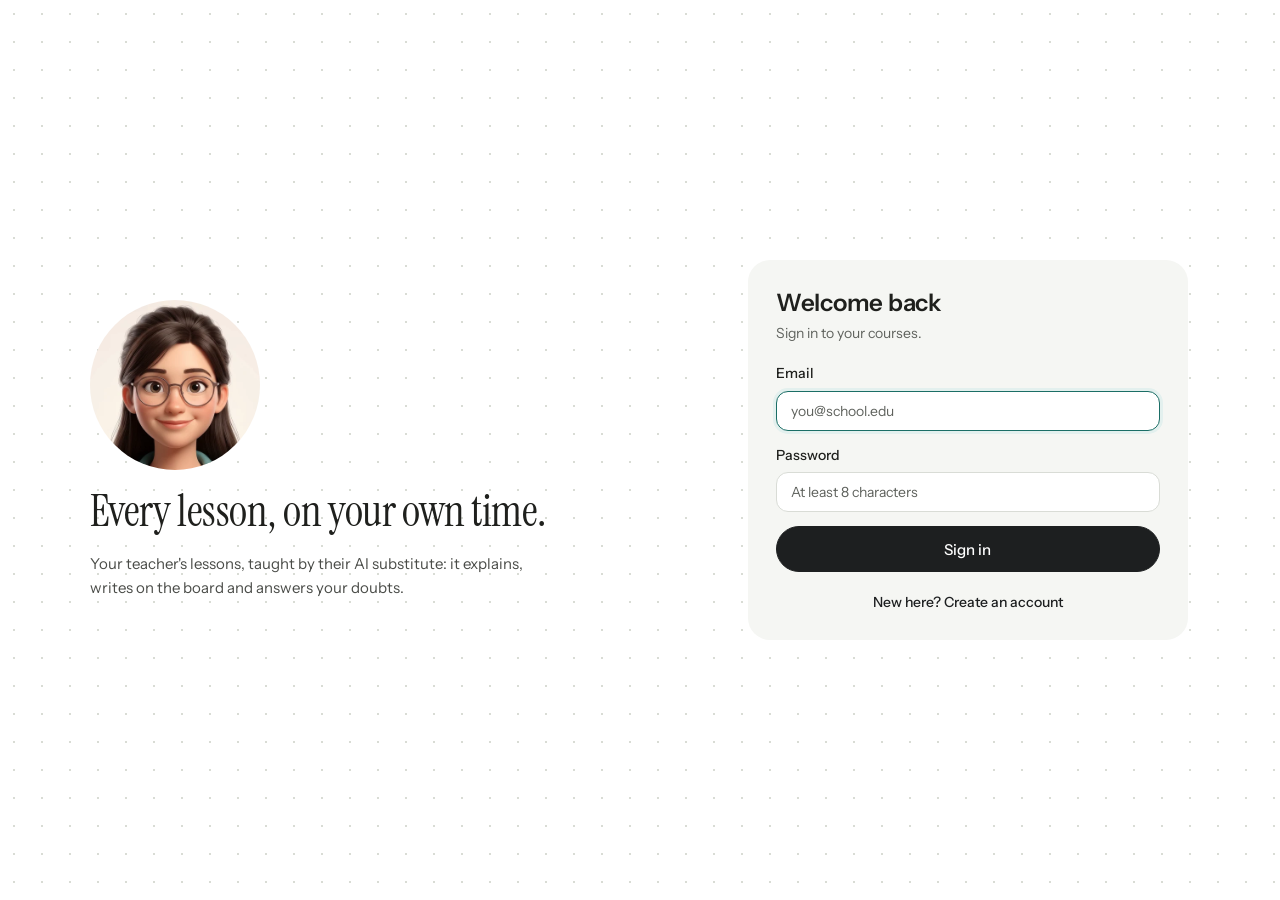
==== commit 35687e13: "Final Fixes" ====
--- a/web/index.html
+++ b/web/index.html
@@ -4,10 +4,10 @@
   <meta charset="utf-8">
   <meta name="viewport" content="width=device-width, initial-scale=1">
   <title>Eris · AI Substitute Teacher</title>
-  <link rel="icon" href="data:image/svg+xml,%3Csvg xmlns='http://www.w3.org/2000/svg' viewBox='0 0 32 32'%3E%3Crect width='32' height='32' rx='8' fill='%232f6a4e'/%3E%3Cpath d='M10 9h12v3H13.5v2.5H21v3h-7.5V20H22v3H10z' fill='white'/%3E%3C/svg%3E">
+  <link rel="icon" href="data:image/svg+xml,%3Csvg xmlns='http://www.w3.org/2000/svg' viewBox='0 0 32 32'%3E%3Crect width='32' height='32' rx='8' fill='%231b6e66'/%3E%3Cpath d='M10 9h12v3H13.5v2.5H21v3h-7.5V20H22v3H10z' fill='white'/%3E%3C/svg%3E">
   <link rel="preconnect" href="https://fonts.googleapis.com">
   <link rel="preconnect" href="https://fonts.gstatic.com" crossorigin>
-  <link href="https://fonts.googleapis.com/css2?family=Figtree:wght@400;500;600;700&family=IBM+Plex+Mono:wght@400;500&family=Kalam:wght@400;700&family=Newsreader:opsz,wght@6..72,400;6..72,500;6..72,600&display=swap" rel="stylesheet">
+  <link href="https://fonts.googleapis.com/css2?family=Instrument+Sans:wght@400;500;600&family=Instrument+Serif&family=IBM+Plex+Mono:wght@400;500&family=Kalam:wght@400;700&display=swap" rel="stylesheet">
   <!-- three.js for the talking avatar, vendored (MIT); only downloaded when the avatar is shown -->
   <script type="importmap">
     { "imports": { "three": "./vendor/three/three.module.js", "three/addons/": "./vendor/three/addons/" } }
@@ -24,8 +24,8 @@
   <div class="app signed-out" id="app">
     <aside class="sidebar" id="sidebar">
       <a class="brand" href="#/">
-        <span class="brand-mark">E</span>
-        <span class="brand-text"><strong>Eris</strong><small>AI substitute teacher</small></span>
+        <span class="brand-mark" aria-hidden="true"><svg viewBox="0 0 28 28"><rect width="28" height="28" rx="8" fill="var(--accent)"/><path d="M8.5 8.5h11M8.5 14h8M8.5 19.5h11M8.5 8.5v11" stroke="var(--bg)" stroke-width="2.4" stroke-linecap="round" fill="none"/></svg></span>
+        <span class="brand-text"><strong>Eris</strong></span>
       </a>
 
       <nav class="nav">
--- a/web/css/base.css
+++ b/web/css/base.css
@@ -1,74 +1,85 @@
 /* Eris: tokens, app shell, shared components.
 
-   Calm and warm, like a well-made writing app: a warm off-white page, a soft grey sidebar, white cards with
-   generous rounded corners and hairline borders, near-black buttons, and lavender as the one quiet accent.
-   Figtree for the interface; Newsreader, a book serif, for headings and big numbers. The Kalam handwriting is kept
-   only for the lesson board, where it is the teacher writing. */
+   Editorial greeting (taste-skill app style): a white page, tonal panels one step off white with no border or
+   shadow, white rows inside them, pill controls, and one deep teal on the data (a lesson's path, progress, counts
+   that need action). Instrument Sans for everything; Instrument Serif only for the home greeting. The Kalam
+   handwriting is kept only for the lesson board, where it is the teacher writing. */
 
 :root {
-  --bg: #fbfaf7;            /* the page */
-  --sidebar: #f4f2ee;
-  --dot: transparent;
-  --surface: #ffffff;       /* cards, panels, controls */
-  --surface-2: #f5f3ef;
-  --surface-3: #ebe8e2;
-  --border: #ebe7e0;
-  --border-strong: #ddd8cf;
-  --text: #1c1a17;
-  --text-2: #57524a;
-  --muted: #8b857b;
-  --primary: #1f1d1a;       /* near-black: the main action */
+  --bg: #ffffff;            /* the page */
+  --sidebar: #f1f2ee;       /* one tone step under the page, so the canvas reads as the work surface */
+  --sidebar-hover: #e9ebe6; --sidebar-active: #e2e4de;
+  --dot: #d9dcd5;           /* the board's dot grid, behind the canvas and the class notebook */
+  --panel: #f5f6f3;         /* tonal panels (.card): one step off white, toward chalk-board sage */
+  --surface: #ffffff;       /* rows inside panels, controls, dialogs */
+  --surface-2: #eef0ec;     /* hover, inset wells */
+  --surface-3: #e4e7e2;
+  --border: #e6e8e4;
+  --border-strong: #d9dcd6;
+  --text: #1f201d;
+  --text-2: #4a4c48;
+  --muted: #5f625d;         /* 5.9:1 on white, 5.5:1 on the panel */
+  --primary: #1d1f20;       /* near-black: the main action */
   --primary-hover: #000000;
-  --primary-soft: #eceae5;  /* selected nav and tabs */
+  --primary-soft: #eceeea;  /* selected nav and tabs: a neutral grey pill */
   --on-primary: #ffffff;
-  --accent: #6b46c1;        /* lavender, used sparingly */
-  --accent-soft: #f1ebfb;
-  --success: #2f7d53;
-  --success-soft: #e6f3ea;
-  --warning: #a8660f;
-  --warning-soft: #fbefdc;
-  --danger: #c2412d;
-  --danger-soft: #fbe7e2;
-  --violet: #6b46c1;
-  --violet-soft: #f1ebfb;
+  --accent: #1b6e66;        /* deep teal, on data only */
+  --accent-soft: #e3f0ee;
+  --success: #247b50;
+  --success-soft: #dcfae5;
+  --warning: #92400e;
+  --warning-soft: #fffbeb;
+  --danger: #b42318;
+  --danger-soft: #fdecea;
+  --violet: #3d3d3a;        /* kept as a name; now a neutral ink for prerequisite and checkpoint marks */
+  --violet-soft: #eeefec;
   --sky: #2b6f8a;
   --sky-soft: #e4f0f4;
   --marker: #ffe08a;
-  --shadow-sm: 0 1px 2px rgba(28, 26, 23, .04);
-  --shadow: 0 1px 2px rgba(28, 26, 23, .04), 0 4px 16px rgba(28, 26, 23, .04);
-  --shadow-lg: 0 18px 48px rgba(28, 26, 23, .14);
+  --tint-0: #e4f0e6; --tint-0-ink: #225c32;  /* people and courses: pale identity tints, about 70 degrees apart */
+  --tint-1: #f6e4ec; --tint-1-ink: #7c2a4d;
+  --tint-2: #e3ebf7; --tint-2-ink: #1c4e80;
+  --tint-3: #f6ecdc; --tint-3-ink: #6b4320;
+  --tint-4: #dff0ee; --tint-4-ink: #17544e;
+  --shadow-sm: none;
+  --shadow: none;           /* nothing at rest casts a shadow */
+  --shadow-lg: 0 18px 48px rgba(20, 22, 20, .14);  /* only what floats: dialogs, menus, toasts */
   --radius-sm: 8px;
   --radius: 12px;
-  --radius-lg: 18px;
-  --font: "Figtree", system-ui, -apple-system, "Segoe UI", sans-serif;
-  --display: "Newsreader", Georgia, "Times New Roman", serif;
-  --mono: "IBM Plex Mono", ui-monospace, "SF Mono", Menlo, monospace;
+  --radius-lg: 22px;
+  --radius-pill: 999px;
+  --font: "Instrument Sans", system-ui, -apple-system, "Segoe UI", sans-serif;
+  --display: var(--font);   /* headings are the text face; only .greeting takes the serif */
+  --serif: "Instrument Serif", Georgia, "Times New Roman", serif;
+  --mono: "IBM Plex Mono", ui-monospace, "SF Mono", Menlo, monospace;  /* real code only */
   --hand: "Kalam", "Comic Sans MS", cursive;
-  --sidebar-w: 256px;
+  --sidebar-w: 232px;
   color-scheme: light;
 }
 
-/* Dark: warm charcoal, never blue-black; the main action turns to warm white. */
+/* Dark: true neutral darks, lightness steps instead of lines, the teal lifted for contrast. */
 @media (prefers-color-scheme: dark) {
   :root:not([data-theme="light"]) {
-    --bg: #161513; --sidebar: #1b1a18; --dot: transparent; --surface: #211f1c; --surface-2: #282622; --surface-3: #322f2b;
-    --border: #2e2b27; --border-strong: #3d3933; --text: #f2efe9; --text-2: #cfc9bf; --muted: #9a9389;
-    --primary: #f2efe9; --primary-hover: #ffffff; --primary-soft: #2c2a26; --on-primary: #161513;
-    --accent: #b9a1ef; --accent-soft: #2b2538; --success: #82c79d; --success-soft: #1e3126;
-    --warning: #e4b062; --warning-soft: #352a19; --danger: #ef8b78; --danger-soft: #3a211c;
-    --violet: #b9a1ef; --violet-soft: #2b2538; --sky: #85c3d8; --sky-soft: #1c2f36; --marker: #e8c34e;
-    --shadow-sm: none; --shadow: 0 1px 2px rgba(0, 0, 0, .3); --shadow-lg: 0 18px 48px rgba(0, 0, 0, .5);
+    --bg: #1c1d1c; --sidebar: #181918; --sidebar-hover: #232523; --sidebar-active: #2c2e2c; --dot: #313331; --panel: #252725; --surface: #2d2f2d; --surface-2: #353735; --surface-3: #3e403e;
+    --border: #393b39; --border-strong: #4c4f4c; --text: #f4f5f2; --text-2: #d3d5d1; --muted: #b3b6b1;
+    --primary: #f4f5f2; --primary-hover: #ffffff; --primary-soft: #2e302e; --on-primary: #1c1d1c;
+    --accent: #5fb8ad; --accent-soft: #17302d; --success: #3fc07a; --success-soft: #172a1d;
+    --warning: #e4b062; --warning-soft: #352a19; --danger: #e5566f; --danger-soft: #2c1a20;
+    --violet: #d0d0d0; --violet-soft: #2a2a2a; --sky: #85c3d8; --sky-soft: #1c2f36; --marker: #e8c34e;
+    --shadow-sm: none; --shadow: none; --shadow-lg: 0 18px 48px rgba(0, 0, 0, .5);
+    --tint-0: #1d2e21; --tint-0-ink: #9fd5ad; --tint-1: #33202a; --tint-1-ink: #eaa9c4; --tint-2: #1c2838; --tint-2-ink: #a6c4ea; --tint-3: #33281b; --tint-3-ink: #e4c090; --tint-4: #17302d; --tint-4-ink: #8fd3c9;
     color-scheme: dark;
   }
 }
 :root[data-theme="dark"] {
-  --bg: #161513; --sidebar: #1b1a18; --dot: transparent; --surface: #211f1c; --surface-2: #282622; --surface-3: #322f2b;
-  --border: #2e2b27; --border-strong: #3d3933; --text: #f2efe9; --text-2: #cfc9bf; --muted: #9a9389;
-  --primary: #f2efe9; --primary-hover: #ffffff; --primary-soft: #2c2a26; --on-primary: #161513;
-  --accent: #b9a1ef; --accent-soft: #2b2538; --success: #82c79d; --success-soft: #1e3126;
-  --warning: #e4b062; --warning-soft: #352a19; --danger: #ef8b78; --danger-soft: #3a211c;
-  --violet: #b9a1ef; --violet-soft: #2b2538; --sky: #85c3d8; --sky-soft: #1c2f36; --marker: #e8c34e;
-  --shadow-sm: none; --shadow: 0 1px 2px rgba(0, 0, 0, .3); --shadow-lg: 0 18px 48px rgba(0, 0, 0, .5);
+  --bg: #1c1d1c; --sidebar: #181918; --sidebar-hover: #232523; --sidebar-active: #2c2e2c; --dot: #313331; --panel: #252725; --surface: #2d2f2d; --surface-2: #353735; --surface-3: #3e403e;
+  --border: #393b39; --border-strong: #4c4f4c; --text: #f4f5f2; --text-2: #d3d5d1; --muted: #b3b6b1;
+  --primary: #f4f5f2; --primary-hover: #ffffff; --primary-soft: #2e302e; --on-primary: #1c1d1c;
+  --accent: #5fb8ad; --accent-soft: #17302d; --success: #3fc07a; --success-soft: #172a1d;
+  --warning: #e4b062; --warning-soft: #352a19; --danger: #e5566f; --danger-soft: #2c1a20;
+  --violet: #d0d0d0; --violet-soft: #2a2a2a; --sky: #85c3d8; --sky-soft: #1c2f36; --marker: #e8c34e;
+  --shadow-sm: none; --shadow: none; --shadow-lg: 0 18px 48px rgba(0, 0, 0, .5);
+  --tint-0: #1d2e21; --tint-0-ink: #9fd5ad; --tint-1: #33202a; --tint-1-ink: #eaa9c4; --tint-2: #1c2838; --tint-2-ink: #a6c4ea; --tint-3: #33281b; --tint-3-ink: #e4c090; --tint-4: #17302d; --tint-4-ink: #8fd3c9;
   color-scheme: dark;
 }
 
@@ -78,6 +89,8 @@
   margin: 0; color: var(--text); font: 14px/1.55 var(--font); -webkit-font-smoothing: antialiased;
   background: var(--bg);
 }
+/* The class board's dot grid, behind every page; panels and the sidebar sit on it opaque. */
+.dot-grid, .main, .page-header { background: radial-gradient(circle, var(--dot) 1.2px, transparent 1.4px) 0 0 / 28px 28px, var(--bg); }  /* taste-skill-ignore: a flat dot pattern the user asked for */
 a { color: var(--primary); text-decoration: none; }
 button, input, textarea, select { font: inherit; color: inherit; }
 svg { width: 18px; height: 18px; fill: none; stroke: currentColor; stroke-width: 1.9; stroke-linecap: round; stroke-linejoin: round; flex: none; }
@@ -93,41 +106,42 @@
 .app.collapsed { --sidebar-w: 84px; }
 .sidebar {
   display: flex; flex-direction: column; gap: 6px; min-width: 0; overflow: hidden;
-  background: var(--sidebar); border-right: 1px solid var(--border); padding: 18px 12px;
-}
-.brand { display: flex; align-items: center; gap: 11px; padding: 4px 6px 14px; color: var(--text); }
-.brand-mark {
-  width: 40px; height: 40px; border-radius: 50%; display: grid; place-items: center; flex: none; overflow: hidden;
-  background: var(--surface-2) url("../assets/tutor/tutor-idle-poster.webp") center / cover no-repeat;
-  box-shadow: 0 0 0 2px var(--surface), 0 0 0 3.5px var(--primary-soft); color: transparent; font-size: 0;
-}
+  background: var(--sidebar); border-right: 1px solid var(--border); padding: 16px 12px;
+}
+.brand { display: flex; align-items: center; gap: 10px; padding: 4px 8px 18px; color: var(--text); }
+/* The mark: an E drawn as three chalk strokes on a teal board. */
+.brand-mark { width: 28px; height: 28px; flex: none; }
+.brand-mark svg { width: 28px; height: 28px; stroke: none; }
 .brand-text { display: flex; flex-direction: column; line-height: 1.15; white-space: nowrap; }
-.brand-text strong { font: 600 21px var(--display); letter-spacing: -.01em; }
+.brand-text strong { font: 600 16px var(--font); }
 .brand-text small { color: var(--muted); font-size: 12px; }
 .nav { display: flex; flex-direction: column; gap: 2px; }
 .nav-item {
-  display: flex; align-items: center; gap: 10px; width: 100%; padding: 9px 12px; border: 0; border-radius: 10px;
-  background: none; color: var(--text-2); cursor: pointer; white-space: nowrap; text-align: left;
-}
+  display: flex; align-items: center; gap: 10px; width: 100%; height: 32px; padding: 0 10px; border: 0; border-radius: 8px;
+  background: none; color: var(--muted); cursor: pointer; white-space: nowrap; text-align: left; font-size: 14px;
+}
+.nav-item svg { width: 16px; height: 16px; stroke-width: 1.5; }
 .nav-item:hover { background: var(--surface-2); color: var(--text); }
-.nav-item.active { background: var(--primary-soft); color: var(--text); font-weight: 600; }
-.sidebar-section { flex: 1; min-height: 0; display: flex; flex-direction: column; margin-top: 12px; }
+.sidebar .nav-item:hover, .sidebar .lecture-link:hover { background: var(--sidebar-hover); }
+.sidebar .nav-item.active, .sidebar .lecture-link.active { background: var(--sidebar-active); }
+.nav-item.active { background: var(--primary-soft); color: var(--text); }
+.sidebar-section { flex: 1; min-height: 0; display: flex; flex-direction: column; margin-top: 22px; }
 .sidebar-heading {
-  display: flex; align-items: center; justify-content: space-between; padding: 0 6px 6px 13px;
-  font-size: 12px; font-weight: 600; color: var(--muted);
+  display: flex; align-items: center; justify-content: space-between; padding: 0 4px 6px 10px;
+  font-size: 12px; font-weight: 400; color: var(--muted);
 }
 .lecture-list { list-style: none; margin: 0; padding: 0; overflow-y: auto; flex: 1; }
 .lecture-link {
-  display: flex; align-items: center; gap: 10px; padding: 7px 10px; border-radius: 10px; color: var(--text-2);
+  display: flex; align-items: center; gap: 10px; min-height: 34px; padding: 5px 10px; border-radius: 8px; color: var(--muted);
 }
 .lecture-link:hover { background: var(--surface-2); color: var(--text); }
-.lecture-link.active { background: var(--surface-2); color: var(--text); font-weight: 600; }
+.lecture-link.active { background: var(--primary-soft); color: var(--text); }
 .lecture-avatar {
-  width: 28px; height: 28px; border-radius: 50%; flex: none; display: grid; place-items: center;
-  font-size: 11px; font-weight: 700; text-transform: uppercase; background: var(--accent-soft); color: var(--accent);
+  width: 24px; height: 24px; border-radius: 50%; flex: none; display: grid; place-items: center;
+  font-size: 11px; font-weight: 600; text-transform: uppercase; background: var(--accent-soft); color: var(--accent);
 }
 .lecture-link .name { flex: 1; min-width: 0; overflow: hidden; text-overflow: ellipsis; white-space: nowrap; }
-.sidebar-footer { border-top: 1px solid var(--border); padding-top: 8px; display: flex; flex-direction: column; gap: 2px; }
+.sidebar-footer { padding-top: 8px; display: flex; flex-direction: column; gap: 2px; }
 /* Folded to an icon rail (lecture pages). While the mouse is on it (.peek) it slides out over the page at full
    width, without moving the page. */
 .app.collapsed:not(.peek) .brand-text, .app.collapsed:not(.peek) .nav-item span, .app.collapsed:not(.peek) .sidebar-heading span,
@@ -142,44 +156,44 @@
 /* ---------- page header ---------- */
 .page-header {
   position: sticky; top: 0; z-index: 5; display: flex; align-items: center; gap: 16px; flex-wrap: wrap;
-  padding: 18px 28px 14px; background: color-mix(in srgb, var(--bg) 82%, transparent); backdrop-filter: blur(10px);
+  padding: 18px 28px 14px;
 }
 .page-title { display: flex; flex-direction: column; min-width: 0; }
 .page-title .crumb { font-size: 12px; color: var(--muted); }
-.page-title h1 { font: 600 24px/1.2 var(--display); white-space: nowrap; overflow: hidden; text-overflow: ellipsis; }
+.page-title h1 { font: 600 20px/1.2 var(--font); white-space: nowrap; overflow: hidden; text-overflow: ellipsis; }
 .page-header .spacer { flex: 1; }
-.tabs { display: inline-flex; padding: 4px; gap: 2px; background: var(--surface-2); border-radius: var(--radius); border: 1px solid var(--border); }
+.tabs { display: inline-flex; padding: 3px; gap: 2px; background: var(--panel); border-radius: var(--radius-pill); }
 .tab {
-  display: inline-flex; align-items: center; gap: 7px; padding: 7px 15px; border-radius: var(--radius); border: 0;
-  background: none; color: var(--text-2); cursor: pointer; font-weight: 500; font-size: 13px;
+  display: inline-flex; align-items: center; gap: 7px; height: 32px; padding: 0 14px; border-radius: var(--radius-pill); border: 0;
+  background: none; color: var(--muted); cursor: pointer; font-weight: 500; font-size: 13.5px;
 }
 .tab:hover { color: var(--text); }
-.tab.active { background: var(--surface); color: var(--text); font-weight: 600; box-shadow: 0 1px 3px rgba(28, 26, 23, .08); }
+.tab.active { background: var(--surface); color: var(--text); box-shadow: inset 0 0 0 1px var(--border); }
 .tab svg { width: 16px; height: 16px; }
 .page { padding: 20px 28px 40px; max-width: 1480px; width: 100%; margin: 0 auto; }
 
 /* ---------- buttons & inputs ---------- */
 .btn {
   display: inline-flex; align-items: center; justify-content: center; gap: 7px; height: 38px; padding: 0 16px;
-  border-radius: 10px; border: 1px solid var(--border-strong); background: var(--surface); color: var(--text);
-  font-weight: 500; font-size: 13.5px; cursor: pointer; white-space: nowrap; box-shadow: var(--shadow-sm);
+  border-radius: var(--radius-pill); border: 1px solid var(--border-strong); background: var(--surface); color: var(--text);
+  font-weight: 500; font-size: 14px; cursor: pointer; white-space: nowrap;
   transition: background .15s, border-color .15s, opacity .15s, transform .15s, box-shadow .15s;
 }
 .btn:hover:not(:disabled) { background: var(--surface-2); }
-.btn:active:not(:disabled) { transform: translateY(1px); }
-.btn:disabled { opacity: .5; cursor: not-allowed; }
+.btn:active:not(:disabled) { transform: scale(.98); }
+.btn:disabled { color: var(--muted); background: var(--surface-2); border-color: var(--surface-2); cursor: not-allowed; }
 .btn svg { width: 16px; height: 16px; }
 .btn.primary { background: var(--primary); border-color: var(--primary); color: var(--on-primary); }
 .btn.primary:disabled { background: var(--surface-3); border-color: var(--surface-3); color: var(--muted); box-shadow: none; opacity: 1; }
 .btn.primary:hover:not(:disabled) { background: var(--primary-hover); border-color: var(--primary-hover); }
-.btn.success { background: var(--success); border-color: var(--success); color: var(--on-primary); }
-.btn.success:hover:not(:disabled) { filter: brightness(1.06); }
+.btn.success { background: var(--primary); border-color: var(--primary); color: var(--on-primary); }  /* the one primary stays near-black */
+.btn.success:hover:not(:disabled) { background: var(--primary-hover); }
 .btn.danger { color: var(--danger); }
 .btn.danger:hover:not(:disabled) { background: var(--danger-soft); border-color: var(--danger); }
 .btn.ghost { border-color: transparent; background: none; box-shadow: none; }
 .btn.ghost:hover:not(:disabled) { background: var(--surface-2); }
 .btn.outline { background: transparent; box-shadow: none; }
-.btn.sm { height: 32px; padding: 0 12px; font-size: 12.5px; }
+.btn.sm { height: 32px; padding: 0 13px; font-size: 13px; }
 .btn.lg { height: 46px; padding: 0 22px; font-size: 15px; }
 .icon-btn {
   display: inline-grid; place-items: center; width: 34px; height: 34px; border-radius: 50%; border: 1px solid transparent;
@@ -192,10 +206,10 @@
 @keyframes spin { to { transform: rotate(360deg); } }
 
 .field { display: flex; flex-direction: column; gap: 6px; min-width: 0; }
-.field > span { font-size: 12.5px; font-weight: 600; color: var(--text-2); }
+.field > span { font-size: 14px; font-weight: 500; color: var(--text); }
 .field small { color: var(--muted); font-size: 12px; }
 .input, .textarea, .select {
-  width: 100%; padding: 9px 13px; border-radius: var(--radius-lg); border: 1px solid var(--border-strong);
+  width: 100%; padding: 9px 14px; border-radius: var(--radius); border: 1px solid var(--border-strong);
   background: var(--surface); color: var(--text); outline: none; transition: border-color .15s, box-shadow .15s;
 }
 .input { height: 40px; }
@@ -206,13 +220,14 @@
 }
 .textarea { resize: vertical; min-height: 64px; line-height: 1.5; }
 .input::placeholder, .textarea::placeholder { color: var(--muted); }
-.input:focus, .textarea:focus, .select:focus { border-color: var(--primary); box-shadow: 0 0 0 4px var(--primary-soft); }
+.input:focus, .textarea:focus, .select:focus { border-color: var(--accent); box-shadow: 0 0 0 3px var(--accent-soft); }
 .input.invalid { border-color: var(--danger); box-shadow: 0 0 0 4px var(--danger-soft); }
 
 /* ---------- cards, badges ---------- */
-.card { background: var(--surface); border: 1px solid var(--border); border-radius: var(--radius-lg); box-shadow: var(--shadow); }
-.card-header { display: flex; align-items: center; gap: 10px; padding: 14px 20px; border-bottom: 1px solid var(--border); }
-.card-header h3 { font: 600 16px var(--display); }
+/* A panel: one tonal step off the white page, no border, no shadow. What sits inside it is white. */
+.card { background: var(--panel); border-radius: var(--radius-lg); }
+.card-header { display: flex; align-items: center; gap: 10px; padding: 18px 20px 6px; }
+.card-header h3 { font: 600 14px var(--font); }
 .card-header .sub { color: var(--muted); font-size: 12.5px; }
 .card-header .spacer { flex: 1; }
 .card-body { padding: 16px 20px; }
@@ -223,48 +238,43 @@
 .step-num.done { background: var(--success-soft); color: var(--success); }
 
 .badge {
-  display: inline-flex; align-items: center; gap: 6px; height: 24px; padding: 0 10px; border-radius: var(--radius);
-  font-size: 11.5px; font-weight: 600; text-transform: capitalize; white-space: nowrap;
-  background: var(--surface-3); color: var(--text-2);
-}
-.badge::before { content: ""; width: 6px; height: 6px; border-radius: 50%; background: currentColor; }
+  display: inline-flex; align-items: center; gap: 6px; height: 22px; padding: 0 9px; border-radius: var(--radius-pill);
+  font-size: 12px; font-weight: 500; text-transform: capitalize; white-space: nowrap; flex: none;
+  background: var(--surface-2); color: var(--text-2);
+}
 .badge.indexed { background: var(--sky-soft); color: var(--sky); }
 .badge.draft { background: var(--warning-soft); color: var(--warning); }
 .badge.approved { background: var(--success-soft); color: var(--success); }
-.badge.completed { background: var(--violet-soft); color: var(--violet); }
+.badge.completed { background: var(--accent-soft); color: var(--accent); }
 .badge.running { background: var(--primary-soft); color: var(--primary); }
 .badge.failed { background: var(--danger-soft); color: var(--danger); }
-.model-tag { display: inline-flex; align-items: center; gap: 5px; height: 24px; padding: 0 10px; border-radius: var(--radius); background: var(--violet-soft); color: var(--violet); font-size: 11.5px; font-weight: 600; white-space: nowrap; align-self: flex-start; }
+.model-tag { display: inline-flex; align-items: center; gap: 5px; height: 22px; padding: 0 9px; border-radius: var(--radius-pill); background: var(--surface-2); color: var(--text-2); font-size: 12px; font-weight: 500; white-space: nowrap; align-self: flex-start; }
 .model-tag svg { width: 12px; height: 12px; }
 .model-tag.center { align-self: center; }
 .dot { width: 7px; height: 7px; border-radius: 50%; background: var(--border-strong); flex: none; }
 .dot.indexed { background: var(--sky); } .dot.draft { background: var(--warning); }
-.dot.approved { background: var(--success); } .dot.completed { background: var(--violet); }
+.dot.approved { background: var(--success); } .dot.completed { background: var(--accent); }
 
 .empty {
   display: flex; flex-direction: column; align-items: center; justify-content: center; text-align: center; gap: 10px;
   padding: 48px 24px; color: var(--muted);
 }
-.empty .empty-icon {
-  width: 56px; height: 56px; border-radius: 50%; display: grid; place-items: center;
-  background: var(--primary-soft); color: var(--primary);
-}
-.empty .empty-icon svg { width: 24px; height: 24px; }
-.empty h3 { color: var(--text); font: 600 19px var(--display); }
+.empty .empty-icon { display: none; }  /* an empty state is a sentence and its next step, not a picture */
+.empty h3 { color: var(--text); font: 600 16px var(--font); }
 .empty p { margin: 0; max-width: 420px; }
 
-.callout { display: flex; gap: 10px; padding: 12px 14px; border-radius: var(--radius-lg); font-size: 13px; line-height: 1.5; }
+.callout { display: flex; gap: 10px; padding: 12px 14px; border-radius: var(--radius); font-size: 13px; line-height: 1.5; }
 .callout svg { margin-top: 1px; }
 .callout.error { background: var(--danger-soft); color: var(--danger); }
 .callout.warn { background: var(--warning-soft); color: var(--warning); }
-.callout.info { background: var(--primary-soft); color: var(--primary); }
+.callout.info { background: var(--panel); color: var(--text-2); }
 .callout.ok { background: var(--success-soft); color: var(--success); }
 
 /* ---------- toasts & modal ---------- */
 .toasts { position: fixed; right: 20px; bottom: 20px; z-index: 50; display: flex; flex-direction: column; gap: 8px; }
 .toast {
   display: flex; align-items: flex-start; gap: 10px; min-width: 260px; max-width: 420px; padding: 12px 16px;
-  background: #1f1d1a; color: #f5f3ef; border-radius: var(--radius-lg); box-shadow: var(--shadow-lg); font-size: 13px;
+  background: #1d1f20; color: #f4f5f2; border-radius: var(--radius); box-shadow: var(--shadow-lg); font-size: 13px;
   animation: toast-in .2s ease;
 }
 .toast.error { background: var(--danger); color: #fff; }
@@ -273,67 +283,22 @@
 .modal-root:empty { display: none; }
 .modal-backdrop {
   position: fixed; inset: 0; z-index: 40; display: grid; place-items: center; padding: 16px;
-  background: rgba(43, 30, 16, .38); backdrop-filter: blur(3px); animation: fade .15s ease;
+  background: rgba(17, 18, 17, .4); animation: fade .15s ease;
 }
 @keyframes fade { from { opacity: 0; } }
-.modal { width: min(480px, 100%); background: var(--surface); border-radius: var(--radius-lg); box-shadow: var(--shadow-lg); border: 1px solid var(--border); animation: toast-in .2s ease; }
+.modal { width: min(480px, 100%); background: var(--surface); border-radius: var(--radius-lg); box-shadow: var(--shadow-lg); animation: toast-in .2s ease; }
 .modal-head { padding: 22px 24px 4px; }
-.modal-head h2 { font: 600 22px var(--display); }
+.modal-head h2 { font: 600 20px var(--font); }
 .modal-head p { margin: 6px 0 0; color: var(--muted); }
 .modal-body { padding: 16px 24px; display: flex; flex-direction: column; gap: 14px; }
 .modal-foot { display: flex; justify-content: flex-end; gap: 8px; padding: 12px 24px 22px; }
 
-/* ---------- overview (home) ---------- */
-.hero {
-  position: relative; overflow: hidden; display: flex; align-items: center; gap: 36px; margin-bottom: 26px;
-  padding: 34px 40px; border-radius: var(--radius-lg); background: var(--surface); border: 1px solid var(--border); box-shadow: var(--shadow);
-}
-.hero-copy { flex: 1; min-width: 0; }
-.hero-kicker { font-size: 13px; color: var(--muted); }
-.hero h1 { font: 600 40px/1.12 var(--display); letter-spacing: -.02em; margin-top: 4px; }
-.hero h1 .mark { color: inherit; }
-.hero p { margin: 14px 0 22px; max-width: 600px; color: var(--text-2); font-size: 15px; line-height: 1.6; }
-.hero-actions { display: flex; gap: 10px; flex-wrap: wrap; }
-.hero-tutor { position: relative; flex: none; width: 210px; height: 210px; margin-right: 24px; }
-.hero-tutor video, .hero-tutor img { width: 100%; height: 100%; border-radius: 50%; object-fit: cover; border: 6px solid var(--surface); box-shadow: var(--shadow); background: var(--surface-2); }
-.hero-bubble { position: absolute; left: -96px; top: 14px; padding: 8px 14px; border-radius: 18px 18px 4px 18px; background: var(--surface); border: 1px solid var(--border); box-shadow: var(--shadow); font-size: 14px; color: var(--text); white-space: nowrap; }
-.pipeline { display: grid; grid-template-columns: repeat(5, 1fr); gap: 14px; margin-bottom: 30px; }
-.pipe-step { padding: 18px 18px 16px; position: relative; }
-.pipe-step .pipe-icon { width: 38px; height: 38px; border-radius: 50%; display: grid; place-items: center; background: var(--primary-soft); color: var(--primary); margin-bottom: 12px; }
-.pipe-step .pipe-num { position: absolute; top: 14px; right: 16px; font: 600 20px var(--display); color: var(--border-strong); }
-.pipe-step h4 { font-size: 14px; font-weight: 600; }
-.pipe-step p { margin: 4px 0 0; font-size: 12.5px; color: var(--muted); line-height: 1.5; }
-.section-title { display: flex; align-items: center; justify-content: space-between; margin: 0 0 14px; }
-.section-title h2 { font: 600 21px var(--display); }
-.stat-row { display: grid; grid-template-columns: repeat(4, 1fr); gap: 14px; margin-bottom: 30px; }
-.stat { padding: 16px 20px; }
-.stat .label { font-size: 12.5px; color: var(--muted); font-weight: 500; }
-.stat .value { font: 600 32px/1.1 var(--display); margin-top: 4px; letter-spacing: -.02em; }
-.lecture-grid { display: grid; grid-template-columns: repeat(auto-fill, minmax(270px, 1fr)); gap: 14px; }
-.lecture-card { padding: 18px; display: flex; flex-direction: column; gap: 14px; color: var(--text); transition: border-color .15s, transform .15s, box-shadow .15s; }
-.lecture-card:hover { border-color: var(--border-strong); box-shadow: var(--shadow-lg); transform: translateY(-2px); }
-.lecture-card .top { display: flex; align-items: center; gap: 11px; }
-.lecture-card .top .lecture-avatar { width: 40px; height: 40px; font-size: 13px; }
-.lecture-card h3 { font: 600 16px var(--display); overflow: hidden; text-overflow: ellipsis; white-space: nowrap; }
-.lecture-card .progress { display: flex; gap: 5px; }
-.lecture-card .progress i { flex: 1; height: 5px; border-radius: 3px; background: var(--surface-3); }
-.lecture-card .progress i.on { background: var(--primary); }
-.lecture-card .foot { display: flex; align-items: center; justify-content: space-between; font-size: 12.5px; color: var(--muted); }
-.lecture-card.new-card { align-items: center; justify-content: center; border: 1.5px dashed var(--border-strong); color: var(--muted); min-height: 136px; background: transparent; box-shadow: none; cursor: pointer; font: 500 14px var(--font); }
-.lecture-card.new-card:hover { color: var(--primary); border-color: var(--primary); background: color-mix(in srgb, var(--primary-soft) 40%, transparent); }
-
-@media (max-width: 1100px) {
-  .pipeline { grid-template-columns: repeat(3, 1fr); } .stat-row { grid-template-columns: repeat(2, 1fr); }
-  .hero-tutor { width: 160px; height: 160px; } .hero-bubble { display: none; }
-}
 @media (max-width: 760px) {
-  .app { grid-template-columns: 84px 1fr; }
+  .app { grid-template-columns: 72px 1fr; }
   .app .brand-text, .app .nav-item span, .app .sidebar-heading span, .app .lecture-link .name, .app .lecture-link .dot { display: none; }
   .app .nav-item, .app .lecture-link { justify-content: center; padding: 8px 0; }
+  .app .brand { justify-content: center; padding-left: 0; padding-right: 0; }
   .page, .page-header { padding-left: 16px; padding-right: 16px; }
-  .pipeline { grid-template-columns: 1fr 1fr; }
-  .hero { flex-direction: column-reverse; align-items: flex-start; padding: 26px 22px; } .hero h1 { font-size: 30px; }
-  .hero-tutor { margin: 0; width: 120px; height: 120px; }
 }
 .new-lecture-fields { display: flex; flex-direction: column; gap: 14px; }
 .field-row { display: grid; grid-template-columns: 1fr 1fr; gap: 12px; }
--- a/web/css/studio.css
+++ b/web/css/studio.css
@@ -23,12 +23,12 @@
 .dropzone:hover, .dropzone.over { border-color: var(--primary); background: var(--primary-soft); }
 .dropzone.busy { opacity: .6; pointer-events: none; }
 .dropzone small { color: var(--muted); font-size: 12px; }
-.dz-icon { width: 42px; height: 42px; border-radius: 50%; display: grid; place-items: center; background: var(--surface); color: var(--primary); box-shadow: var(--shadow-sm); margin-bottom: 4px; }
+.dz-icon { width: 42px; height: 42px; border-radius: 50%; display: grid; place-items: center; background: var(--surface); color: var(--text-2); margin-bottom: 4px; }
 .file-list { list-style: none; margin: 0; padding: 0; display: flex; flex-direction: column; gap: 6px; }
 .file-list li { display: flex; align-items: center; gap: 10px; padding: 8px 10px; border: 1px solid var(--border); border-radius: var(--radius-lg); background: var(--surface); }
 .file-list li.file-empty { border-style: dashed; justify-content: center; color: var(--muted); font-size: 12.5px; }
 .file-type { width: 40px; height: 24px; border-radius: var(--radius); display: grid; place-items: center; font-size: 9.5px; font-weight: 700; letter-spacing: .03em; background: var(--surface-3); color: var(--text-2); flex: none; }
-.file-type.pptx { background: var(--accent-soft); color: var(--accent); }
+.file-type.pptx { background: var(--tint-3); color: var(--tint-3-ink); }
 .file-type.pdf { background: var(--danger-soft); color: var(--danger); }
 .file-type.docx { background: var(--sky-soft); color: var(--sky); }
 :root[data-theme="dark"] .file-type.pptx, :root[data-theme="dark"] .file-type.pdf, :root[data-theme="dark"] .file-type.docx { background: var(--surface-3); }
@@ -50,7 +50,7 @@
 .persona-count.ok { color: var(--success); background: var(--success-soft); }
 .persona-fields { display: flex; flex-direction: column; gap: 10px; padding: 2px 18px 16px; }
 
-.generate-bar { position: sticky; bottom: 0; padding: 16px; border-radius: var(--radius-lg); background: var(--surface); border: 1px solid var(--border); box-shadow: var(--shadow); display: flex; flex-direction: column; gap: 8px; }
+.generate-bar { position: sticky; bottom: 0; padding: 16px; border-radius: var(--radius-lg); background: var(--surface); border: 1px solid var(--border); display: flex; flex-direction: column; gap: 8px; }
 .generate-meta { display: flex; align-items: center; justify-content: space-between; gap: 8px; }
 
 .studio-right { position: sticky; top: 84px; display: flex; flex-direction: column; height: calc(100vh - 104px); min-height: 520px; overflow: hidden; }
@@ -68,7 +68,7 @@
 .judge-card summary::-webkit-details-marker { display: none; }
 .judge-card.ok summary svg { color: var(--success); } .judge-card.bad summary svg { color: var(--warning); }
 .judge-meta { color: var(--muted); }
-.judge-by { margin-left: auto; font: 11px var(--mono); color: var(--muted); }
+.judge-by { margin-left: auto; font: 12px var(--font); color: var(--muted); }
 .judge-list { list-style: none; margin: 0; padding: 0 12px 10px; display: flex; flex-direction: column; gap: 8px; max-height: 180px; overflow: auto; }
 .judge-list li { display: flex; gap: 10px; align-items: flex-start; }
 .judge-list li > div { display: flex; flex-direction: column; }
@@ -85,8 +85,8 @@
 .script-doc { max-width: 1100px; margin: 0 auto; padding: 22px 32px 48px; display: flex; flex-direction: column; gap: 12px; }
 .doc-section { display: flex; flex-direction: column; gap: 12px; padding-top: 14px; }
 .doc-section + .doc-section { border-top: 1px solid var(--border); margin-top: 10px; padding-top: 24px; }
-.doc-section h2 { display: flex; align-items: center; gap: 10px; font: 600 21px var(--display); }
-.doc-sec-num { width: 28px; height: 28px; border-radius: var(--radius); display: grid; place-items: center; font: 600 14px var(--display); color: var(--primary); background: var(--primary-soft); }
+.doc-section h2 { display: flex; align-items: center; gap: 10px; font: 600 20px var(--font); }
+.doc-sec-num { width: 28px; height: 28px; border-radius: 50%; display: grid; place-items: center; font: 500 13px var(--font); font-variant-numeric: tabular-nums; color: var(--muted); background: var(--surface-2); }
 .doc-say { display: flex; gap: 12px; }
 .doc-say p { margin: 0; font-size: 15px; line-height: 1.7; color: var(--text); }
 .doc-speaker { width: 26px; height: 26px; border-radius: 50%; flex: none; display: grid; place-items: center; background: var(--surface-2); color: var(--muted); margin-top: 2px; }
@@ -114,7 +114,7 @@
 .doc-run-cmd { display: flex; align-items: center; gap: 8px; padding: 7px 12px; background: var(--surface-2); font-size: 12.5px; }
 .doc-run-cmd svg { width: 14px; height: 14px; color: var(--muted); }
 .doc-run pre { padding: 8px 14px; background: var(--surface); color: var(--text-2); white-space: pre-wrap; }
-.doc-break { display: flex; align-items: center; gap: 10px; padding: 11px 16px; border-radius: var(--radius); background: var(--violet-soft); color: var(--violet); font-weight: 500; font-size: 13px; }
+.doc-break { display: flex; align-items: center; gap: 10px; padding: 11px 16px; border-radius: var(--radius); background: var(--accent-soft); color: var(--accent); font-weight: 500; font-size: 13px; }
 
 code.ic { font-size: .88em; padding: 1px 5px; border-radius: 5px; background: var(--surface-2); border: 1px solid var(--border); }
 
@@ -168,7 +168,7 @@
 .depth-list { display: grid; gap: 7px; }
 .depth-row { display: grid; grid-template-columns: 74px 1fr; gap: 8px; align-items: start; }
 .depth-tag { font-size: 11px; font-weight: 600; padding: 2px 8px; border-radius: var(--radius); text-align: center; white-space: nowrap; }
-.depth-tag.in-depth { background: color-mix(in srgb, var(--violet) 16%, transparent); color: var(--violet); }
+.depth-tag.in-depth { background: var(--accent-soft); color: var(--accent); }
 .depth-tag.normal { background: color-mix(in srgb, var(--primary) 14%, transparent); color: var(--primary); }
 .depth-tag.brief { background: var(--surface-2); color: var(--text-2); }
 .depth-parts { display: flex; flex-wrap: wrap; gap: 5px; }
--- a/web/css/classroom.css
+++ b/web/css/classroom.css
@@ -22,7 +22,7 @@
 .chat-empty p { margin: 0; }
 .checkpoint { display: flex; flex-direction: column; gap: 8px; }
 .ck-head { display: flex; align-items: center; gap: 7px; font-size: 12.5px; padding-bottom: 6px; border-bottom: 1px solid var(--border); }
-.ck-head svg { width: 15px; height: 15px; color: var(--violet); }
+.ck-head svg { width: 15px; height: 15px; color: var(--accent); }
 .ck-head small { color: var(--muted); flex: 1; min-width: 0; overflow: hidden; text-overflow: ellipsis; white-space: nowrap; }
 .ck-status { font-size: 11px; font-weight: 600; padding: 1px 8px; border-radius: 999px; }
 .ck-status.live { background: var(--danger-soft); color: var(--danger); }
@@ -60,10 +60,10 @@
 .env.active { opacity: 1; visibility: visible; }
 
 /* visual: interactive pictures in sandboxed frames */
-.env-visual { background: radial-gradient(circle at 50% 0, var(--surface-2), var(--surface-3)); padding: 18px; display: flex; }
-.vz-win { flex: 1; min-width: 0; display: flex; flex-direction: column; background: #fbfaf7; border: 1px solid var(--border); border-radius: var(--radius); box-shadow: var(--shadow); overflow: hidden; }
+.env-visual { background: var(--surface-2); padding: 18px; display: flex; }
+.vz-win { flex: 1; min-width: 0; display: flex; flex-direction: column; background: #ffffff; border: 1px solid var(--border); border-radius: var(--radius); overflow: hidden; }
 .vz-head { display: flex; align-items: center; gap: 8px; padding: 8px 12px; border-bottom: 1px solid #e2ded4; background: #fff; color: #1b1c21; font-size: 13px; font-weight: 600; min-height: 38px; }
-.vz-head svg { width: 15px; height: 15px; color: var(--violet); flex: none; }
+.vz-head svg { width: 15px; height: 15px; color: var(--accent); flex: none; }
 .vz-title { white-space: nowrap; overflow: hidden; text-overflow: ellipsis; }
 .vz-tabs { margin-left: auto; display: flex; gap: 4px; overflow: hidden; }
 .vz-tab { font-size: 11.5px; font-weight: 500; color: #74757e; padding: 3px 9px; border-radius: 6px; white-space: nowrap; }
@@ -97,12 +97,12 @@
 @keyframes flow-fade { to { opacity: 1; } }
 
 /* slides */
-.env-slides { background: radial-gradient(circle at 50% 0, var(--surface-2), var(--surface-3)); display: grid; place-items: center; padding: 28px; }
+.env-slides { background: var(--surface-2); display: grid; place-items: center; padding: 28px; }
 .slide-frame { --ratio: 16 / 9; position: relative; width: min(100%, calc((100vh - 220px) * var(--ratio))); aspect-ratio: var(--ratio); container-type: size; }
 /* Sizes follow the slide (cq units), not the window, so a slide in a narrow panel keeps its proportions.
    --fit (set by Stage.fitSlide) shrinks the text further when a slide still has too much on it. */
 .slide { --fit: 1; position: absolute; inset: 0; background: #fff; color: #1b1c21; border-radius: 10px; box-shadow: 0 10px 40px rgba(20, 20, 40, .18); padding: 5.5cqh 6.5cqw; overflow: hidden; display: flex; flex-direction: column; }
-.slide::before { content: ""; position: absolute; left: 0; top: 0; bottom: 0; width: 8px; background: linear-gradient(var(--primary), var(--violet)); }
+.slide::before { content: ""; position: absolute; left: 0; top: 0; bottom: 0; width: 8px; background: var(--accent); }
 .slide.enter { animation: slide-in .45s ease; }
 @keyframes slide-in { from { opacity: 0; transform: translateX(16px); } }
 .slide-title { flex: none; font-size: calc(clamp(15px, 4.2cqw, 40px) * var(--fit)); line-height: 1.15; font-weight: 700; letter-spacing: -.02em; margin: 0 0 3.5cqh; color: #14181f; }
@@ -122,7 +122,7 @@
 .slide.as-image::before { display: none; }
 .slide-img { width: 100%; height: 100%; object-fit: contain; display: block; }
 .slide-mark { position: absolute; z-index: 1; border-radius: 4px; pointer-events: none;  /* see-through: readable on light and dark boxes */
-  background: linear-gradient(rgba(255, 214, 10, .42), rgba(255, 214, 10, .42)) no-repeat 0 0 / 0 100%;
+  background: linear-gradient(rgba(255, 214, 10, .42), rgba(255, 214, 10, .42)) no-repeat 0 0 / 0 100%;  /* taste-skill-ignore: a flat marker that sweeps in */
   animation: marker .6s ease forwards; }
 .slide-num { position: absolute; right: 14px; bottom: 10px; font-size: 12px; color: #8b8d96; font-variant-numeric: tabular-nums; }
 
@@ -147,7 +147,7 @@
 .terminal { display: flex; flex-direction: column; min-height: 0; border-top: 1px solid #262a34; background: #0b0d11; }
 .terminal.flash { animation: term-flash 1.1s ease; }
 @keyframes term-flash { 0%, 100% { box-shadow: inset 0 0 0 0 transparent; } 25%, 60% { box-shadow: inset 0 0 0 2px var(--primary); } }
-.term-head { display: flex; align-items: center; gap: 7px; padding: 6px 14px; font: 600 11px var(--font); text-transform: uppercase; letter-spacing: .06em; color: #7d8394; border-bottom: 1px solid #1c1f27; }
+.term-head { display: flex; align-items: center; gap: 7px; padding: 6px 14px; font: 500 12px var(--font); color: #9aa0ad; border-bottom: 1px solid #1c1f27; }
 .term-head svg { width: 14px; height: 14px; }
 .term-cwd { margin-left: auto; text-transform: none; letter-spacing: 0; font: 11.5px var(--mono); color: #525868; }
 .term-body { flex: 1; overflow-y: auto; padding: 10px 14px; font: 13.5px/1.6 var(--mono); color: #d0d4dc; }
@@ -160,11 +160,11 @@
 .term-class { color: #f0a54a; white-space: pre-wrap; }
 
 /* overlays */
-.stage-overlay { position: absolute; inset: 0; z-index: 3; display: grid; place-items: center; padding: 24px; background: color-mix(in srgb, var(--surface) 82%, transparent); backdrop-filter: blur(6px); }
-.splash { width: min(520px, 100%); text-align: center; display: flex; flex-direction: column; align-items: center; gap: 8px; padding: 30px; background: var(--surface); border: 1px solid var(--border); border-radius: 18px; box-shadow: var(--shadow-lg); animation: toast-in .25s ease; }
+.stage-overlay { position: absolute; inset: 0; z-index: 3; display: grid; place-items: center; padding: 24px; background: color-mix(in srgb, var(--surface) 88%, transparent); }
+.splash { width: min(520px, 100%); text-align: center; display: flex; flex-direction: column; align-items: center; gap: 8px; padding: 30px; background: var(--surface); border: 1px solid var(--border); border-radius: 22px; box-shadow: var(--shadow-lg); animation: toast-in .25s ease; }
 .splash h2 { font-size: 22px; font-weight: 700; }
 .splash p { margin: 0; }
-.splash-badge { width: 56px; height: 56px; border-radius: 16px; display: grid; place-items: center; margin-bottom: 6px; background: linear-gradient(135deg, var(--primary), var(--violet)); color: #fff; }
+.splash-badge { width: 56px; height: 56px; border-radius: 16px; display: grid; place-items: center; margin-bottom: 6px; background: var(--accent); color: #fff; }
 .splash-badge svg { width: 26px; height: 26px; }
 .splash-badge.ok { background: var(--success); }
 .splash-badge.muted-badge { background: var(--surface-3); color: var(--text-2); }
@@ -188,14 +188,14 @@
 .app.immersive .sidebar { display: none; }
 /* The board is always light, like a real whiteboard, so the lesson keeps the light palette in dark mode too: a warm
    clean board, dark ink, the notebook title in a green marker. */
-.lesson { --ink: #1c1a17; --board: #fbfaf7; --dot: transparent; --pill: #ffffff;
-  --bg: #fbfaf7; --surface: #ffffff; --surface-2: #f5f3ef; --surface-3: #ebe8e2; --border: #ebe7e0; --border-strong: #ddd8cf;
-  --text: #1c1a17; --text-2: #57524a; --muted: #8b857b; --primary: #1f1d1a; --primary-hover: #000000; --primary-soft: #eceae5;
-  --on-primary: #ffffff; --accent: #6b46c1; --accent-soft: #f1ebfb; --success: #2f7d53; --success-soft: #e6f3ea;
-  --warning: #a8660f; --warning-soft: #fbefdc; --danger: #c2412d; --danger-soft: #fbe7e2; --violet: #6b46c1; --violet-soft: #f1ebfb;
-  --sky: #2b6f8a; --sky-soft: #e4f0f4; --marker-ink: #2f6a4e; color-scheme: light;
+.lesson { --ink: #1f201d; --board: #fbfbfa; --dot: #dcdfd8; --pill: #ffffff;
+  --bg: #fbfbfa; --panel: #f5f6f3; --surface: #ffffff; --surface-2: #eef0ec; --surface-3: #e4e7e2; --border: #e6e8e4; --border-strong: #d9dcd6;
+  --text: #1f201d; --text-2: #4a4c48; --muted: #5f625d; --primary: #1d1f20; --primary-hover: #000000; --primary-soft: #eceeea;
+  --on-primary: #ffffff; --accent: #1b6e66; --accent-soft: #e3f0ee; --success: #247b50; --success-soft: #dcfae5;
+  --warning: #92400e; --warning-soft: #fffbeb; --danger: #b42318; --danger-soft: #fdecea; --violet: #3d3d3a; --violet-soft: #eeefec;
+  --sky: #2b6f8a; --sky-soft: #e4f0f4; --marker-ink: #1b6e66; color-scheme: light;
   position: relative; flex: 1; min-height: 0; height: 100vh; overflow: hidden; color: var(--ink);
-  background: var(--board); }
+  background: radial-gradient(circle, var(--dot) 1.2px, transparent 1.4px) 0 0 / 28px 28px, var(--board); }  /* taste-skill-ignore: the board's dot grid */
 .ls-board { position: absolute; inset: 0; }
 .lesson.is-preview .ls-board { top: 44px; }  /* room for the teacher's preview bar under the title */
 .ls-board .stage-envs { position: absolute; inset: 0; }
@@ -222,7 +222,7 @@
 .nb-line.writing::after { content: ""; display: inline-block; width: 3px; height: .9em; margin-left: 3px; background: var(--ink); vertical-align: -2px; animation: blink 1s infinite; }
 .nb-line.nb-focus { animation: nb-focus 2.4s ease; border-radius: 6px; }
 @keyframes nb-focus { 0%, 70% { background: color-mix(in srgb, var(--primary) 12%, transparent); box-shadow: 0 0 0 6px color-mix(in srgb, var(--primary) 12%, transparent); } 100% { background: transparent; box-shadow: none; } }
-.hl-mark { color: inherit; background: linear-gradient(transparent 18%, color-mix(in srgb, #ffe14d 85%, transparent) 18%, color-mix(in srgb, #ffe14d 85%, transparent) 88%, transparent 88%) no-repeat 0 0 / 0 100%; animation: marker .6s ease forwards; border-radius: 3px; padding: 0 2px; }
+.hl-mark { color: inherit; background: linear-gradient(transparent 18%, color-mix(in srgb, #ffe14d 85%, transparent) 18%, color-mix(in srgb, #ffe14d 85%, transparent) 88%, transparent 88%) no-repeat 0 0 / 0 100%; animation: marker .6s ease forwards; border-radius: 3px; padding: 0 2px; }  /* taste-skill-ignore: a flat highlighter stroke; a gradient only so its width can sweep in */
 @keyframes marker { to { background-size: 100% 100%; } }
 .ink-layer { position: absolute; left: 0; top: 0; pointer-events: none; overflow: visible; z-index: 2; }
 .ink-stroke { fill: none; stroke: #e5484d; stroke-width: 3.5; stroke-linecap: round; stroke-linejoin: round; }
@@ -233,7 +233,7 @@
 .ls-board .env.env-code { inset: 96px 0 140px; width: min(1080px, calc(100% - 112px)); margin: 0 auto; border-radius: 16px; overflow: hidden; box-shadow: 0 12px 40px rgba(20, 20, 40, .18); }
 .ls-board .env.env-visual { inset: 96px 56px 150px; background: none; padding: 0; }
 .ls-board .vz-win { border-radius: 16px; box-shadow: 0 12px 40px rgba(20, 20, 40, .14); }
-.ls-board .stage-overlay { z-index: 3; background: color-mix(in srgb, var(--board) 55%, transparent); backdrop-filter: blur(3px); }
+.ls-board .stage-overlay { z-index: 3; background: color-mix(in srgb, var(--board) 72%, transparent); }
 
 /* top: where we are (left); the teacher, playback and End (right) */
 .ls-top-left { position: absolute; top: 18px; left: 22px; z-index: 4; display: flex; align-items: center; gap: 12px; max-width: calc(50vw - 230px); }
@@ -280,7 +280,7 @@
 .ls-script { position: absolute; right: 0; top: 0; bottom: 0; z-index: 7; width: min(560px, 92vw); display: flex; flex-direction: column; background: var(--surface); color: var(--text); border-left: 1px solid var(--border); box-shadow: var(--shadow-lg); transform: translateX(105%); transition: transform .25s ease; }
 .lesson.script-open .ls-script { transform: none; }
 .ls-script-head { display: flex; align-items: center; justify-content: space-between; gap: 10px; padding: 18px 20px 6px; }
-.ls-script-head strong { display: block; font: 600 20px var(--display); }
+.ls-script-head strong { display: block; font: 600 18px var(--font); }
 .ls-script-head small { color: var(--muted); font-size: 12.5px; }
 .ls-script-note { margin: 4px 20px 8px; padding: 10px 12px; border-radius: 12px; background: var(--surface-2); color: var(--text-2); font-size: 12.5px; line-height: 1.5; }
 .ls-script-body { flex: 1; min-height: 0; overflow-y: auto; }
@@ -329,12 +329,12 @@
 /* The caption runs straight on the whiteboard, beside the tutor: no card behind it. */
 .ls-caption { flex: 1; min-width: 0; max-width: 760px; display: flex; align-items: center; gap: 16px; }
 .ls-tutor { --level: 0; position: relative; width: 84px; height: 84px; flex: none; border-radius: 50%; overflow: hidden; background: #e9ecf6; box-shadow: 0 2px 10px rgba(28, 26, 23, .14); }
-.ls-tutor-orb { width: 100%; height: 100%; display: grid; place-items: center; font: 700 24px var(--font); color: #fff; background: radial-gradient(circle at 30% 30%, #8cc4a2, #2f6a4e 60%, #234d39); }
+.ls-tutor-orb { width: 100%; height: 100%; display: grid; place-items: center; font: 600 24px var(--font); color: #fff; background: var(--accent); }
 .ls-tutor.with-3d .ls-tutor-orb, .ls-tutor.with-video .ls-tutor-orb { display: none; }
 .ls-tutor-video { position: absolute; inset: 0; width: 100%; height: 100%; object-fit: cover; opacity: 0; transition: opacity .18s ease; pointer-events: none; }
 .ls-tutor-video.on { opacity: 1; }
 .ls-tutor:not(.with-video) .ls-tutor-video { display: none; }
-.ls-tutor-3d { position: absolute; inset: 0; background: radial-gradient(circle at 50% 30%, #fbfaf7, #ebe8e2); }
+.ls-tutor-3d { position: absolute; inset: 0; background: #eef0ec; }
 .ls-tutor-3d canvas { width: 100% !important; height: 100% !important; }
 .ls-tutor-ring { position: absolute; inset: 0; border-radius: 50%; pointer-events: none; box-shadow: inset 0 0 0 calc(2px + var(--level) * 4px) color-mix(in srgb, var(--primary) calc(12% + var(--level) * 50%), transparent); transition: box-shadow .08s linear; }
 .lesson.paused .ls-tutor { filter: grayscale(.6); }
--- a/web/css/platform.css
+++ b/web/css/platform.css
@@ -6,34 +6,34 @@
 .auth { min-height: 100vh; display: grid; grid-template-columns: minmax(0, 1.05fr) minmax(0, 1fr); }
 .auth-side { display: flex; flex-direction: column; justify-content: center; gap: 18px; padding: 48px 7vw; }
 .auth-tutor { width: 170px; height: 170px; }
-.auth-tutor video { width: 100%; height: 100%; border-radius: 50%; object-fit: cover; border: 6px solid var(--surface); box-shadow: var(--shadow); background: var(--surface-2); }
-.auth-side h2 { font: 600 38px/1.15 var(--display); letter-spacing: -.02em; max-width: 520px; }
+.auth-tutor video { width: 100%; height: 100%; border-radius: 50%; object-fit: cover; background: var(--panel); }
+.auth-side h2 { font: 400 44px/1.05 var(--serif); letter-spacing: -.01em; max-width: 520px; }
 .auth-side .mark { color: inherit; }  /* no accented words: the sentence carries itself */
 .auth-side p { margin: 0; max-width: 480px; color: var(--text-2); font-size: 15px; line-height: 1.6; }
 .auth-main { display: grid; place-items: center; padding: 32px 16px; }
 .auth-card { width: 100%; padding: 28px 28px 22px; border-radius: var(--radius-lg); }
 .auth-form { display: flex; flex-direction: column; gap: 14px; }
-.auth-form h1 { font: 600 28px var(--display); }
+.auth-form h1 { font: 600 24px var(--font); }
 .auth-form > p.muted { margin: -8px 0 4px; }
 .btn.block { width: 100%; }
 .role-pick { display: grid; grid-template-columns: 1fr 1fr; gap: 10px; }
 .role-card {
   display: flex; flex-direction: column; align-items: flex-start; gap: 4px; padding: 14px; border-radius: var(--radius); text-align: left;
-  border: 1.5px solid var(--border-strong); background: var(--surface); cursor: pointer; transition: border-color .15s, background .15s;
+  border: 1px solid var(--border-strong); background: var(--surface); cursor: pointer; transition: border-color .15s, background .15s;
 }
 .role-card svg { color: var(--muted); margin-bottom: 4px; }
 .role-card strong { font-size: 13.5px; }
 .role-card small { color: var(--muted); font-size: 12px; line-height: 1.4; }
-.role-card.on { border-color: var(--primary); background: var(--primary-soft); }
+.role-card.on { border-color: var(--primary); box-shadow: inset 0 0 0 1px var(--primary); }
 .role-card.on svg { color: var(--primary); }
 .auth-stack { width: min(440px, 100%); display: flex; flex-direction: column; gap: 14px; }
-.demo-logins { padding: 16px 18px; border-radius: var(--radius-lg); border: 1px solid var(--border); background: var(--surface); display: flex; flex-direction: column; gap: 12px; }
+.demo-logins { padding: 18px 20px; border-radius: var(--radius-lg); background: var(--panel); display: flex; flex-direction: column; gap: 12px; }
 .demo-head { font: 600 14px var(--font); color: var(--text); }
 .demo-group { display: flex; flex-direction: column; gap: 6px; }
-.demo-label { font-size: 12px; font-weight: 600; color: var(--muted); }
+.demo-label { font-size: 12px; font-weight: 500; color: var(--muted); }
 .demo-list { display: grid; grid-template-columns: 1fr 1fr; gap: 6px; }
-.demo-chip { display: flex; align-items: center; gap: 9px; min-width: 0; padding: 6px 10px 6px 6px; border-radius: var(--radius); border: 1px solid var(--border); background: var(--surface); cursor: pointer; text-align: left; transition: border-color .15s, background .15s; }
-.demo-chip:hover { border-color: var(--primary); background: var(--primary-soft); }
+.demo-chip { display: flex; align-items: center; gap: 9px; min-width: 0; padding: 6px 10px 6px 6px; border-radius: var(--radius-pill); border: 1px solid var(--border); background: var(--surface); cursor: pointer; text-align: left; transition: border-color .15s, background .15s; }
+.demo-chip:hover { border-color: var(--border-strong); background: var(--surface-2); }
 .demo-text { display: flex; flex-direction: column; min-width: 0; line-height: 1.2; }
 .demo-text strong { font-size: 12.5px; overflow: hidden; text-overflow: ellipsis; white-space: nowrap; }
 .demo-text small { font-size: 11px; color: var(--muted); overflow: hidden; text-overflow: ellipsis; white-space: nowrap; }
@@ -48,115 +48,144 @@
 
 /* ---------- sidebar: courses and the signed-in person ---------- */
 .lecture-link .name small { display: block; font-size: 11.5px; color: var(--muted); font-weight: 400; overflow: hidden; text-overflow: ellipsis; }
-.count-dot { min-width: 20px; height: 20px; padding: 0 6px; border-radius: var(--radius); background: var(--accent); color: #fff; font-size: 11px; font-weight: 700; display: grid; place-items: center; }
+.count-dot { min-width: 20px; height: 20px; padding: 0 6px; border-radius: var(--radius-pill); background: var(--accent-soft); color: var(--accent); font-size: 12px; font-weight: 600; display: grid; place-items: center; font-variant-numeric: tabular-nums; }
 .user-chip { display: flex; align-items: center; gap: 10px; padding: 6px 10px 8px; min-width: 0; }
 .user-chip:empty { display: none; }
 .user-text { display: flex; flex-direction: column; min-width: 0; line-height: 1.2; }
-.user-text strong { font-size: 13px; overflow: hidden; text-overflow: ellipsis; white-space: nowrap; }
-.user-text small { color: var(--muted); font-size: 11.5px; }
+.user-text strong { font-size: 14px; font-weight: 500; overflow: hidden; text-overflow: ellipsis; white-space: nowrap; }
+.user-text small { color: var(--muted); font-size: 12px; }
 .app.collapsed:not(.peek) .user-text, .app.collapsed:not(.peek) .count-dot { display: none; }
 .app.collapsed:not(.peek) .user-chip { justify-content: center; padding: 6px 0; }
 
-/* ---------- home ---------- */
-.home-head { display: flex; align-items: flex-end; justify-content: space-between; gap: 16px; margin: 8px 0 22px; flex-wrap: wrap; }
-.home-title { font: 600 34px/1.15 var(--display); letter-spacing: -.02em; }
-.course-grid { display: grid; grid-template-columns: repeat(auto-fill, minmax(260px, 1fr)); gap: 16px; }
-.course-card { display: flex; flex-direction: column; overflow: hidden; color: var(--text); transition: transform .15s, box-shadow .15s, border-color .15s; }
-.course-card:hover { border-color: var(--primary); }
-/* A coloured spine along the top, like the cloth spine of a register; the subject's colour tells courses apart. */
-.course-band { height: 5px; background: currentColor !important; }
-.course-initials { display: none; }
-.course-body { padding: 16px 18px 14px; display: flex; flex-direction: column; gap: 2px; flex: 1; }
-.course-body h3 { font: 600 19px/1.25 var(--display); }
-.course-body p { margin: 0; font-size: 13px; }
-.course-foot { margin-top: auto; padding-top: 14px; display: flex; align-items: center; gap: 12px; flex-wrap: wrap; font-size: 12.5px; color: var(--text-2); }
-.course-foot > span { display: inline-flex; align-items: center; gap: 5px; }
-.course-foot svg { width: 14px; height: 14px; color: var(--muted); }
-.code-chip { margin-left: auto; font: 600 12px var(--mono); padding: 3px 8px; border-radius: var(--radius-sm); background: var(--surface-2); border: 1px solid var(--border); letter-spacing: .06em; }
-.todo-chip { padding: 3px 10px; border-radius: var(--radius); background: var(--accent-soft); color: var(--accent); font-weight: 600; }
-.done-chip { color: var(--success); font-weight: 500; }
-.done-chip svg { color: var(--success) !important; }
-.course-card.new-card { align-items: center; justify-content: center; gap: 8px; min-height: 150px; border: 1px dashed var(--border-strong); background: transparent; box-shadow: none; color: var(--muted); cursor: pointer; font: 500 14px var(--font); }
-.course-card.new-card:hover { color: var(--primary); border-color: var(--primary); background: color-mix(in srgb, var(--primary-soft) 40%, transparent); }
-.loose-head { margin: 30px 0 12px; }
-.loose-head h2 { font: 600 21px var(--display); }
-.loose-head p { margin: 2px 0 0; font-size: 13px; }
+/* ---------- home: a greeting, a divided count strip, then panels on a 12-column grid ----------
+   Centred 1100px column: 12 x 77 + 11 x 16 = 1100. Rows span 8 + 4, then 12, so every internal edge meets one above. */
+.home { max-width: 1132px; padding-top: 56px; }
+.home-head { display: flex; align-items: flex-end; justify-content: space-between; gap: 24px; flex-wrap: wrap; }
+.greeting { font: 400 48px/1.05 var(--serif); letter-spacing: -.01em; }
+.home-sub { margin: 10px 0 0; color: var(--muted); font-size: 15px; max-width: 640px; }
+.home-grid { display: grid; grid-template-columns: repeat(12, minmax(0, 1fr)); gap: 16px; margin-top: 40px; align-items: stretch; }
+.home-grid > .card { display: flex; flex-direction: column; }
+.home-grid .add-row { margin-top: auto; }
+.home-grid .course-list { margin-bottom: 12px; }
+.home-grid > .span-8 { grid-column: span 8; } .home-grid > .span-4 { grid-column: span 4; } .home-grid > .span-12 { grid-column: 1 / -1; }
+.counts { grid-column: 1 / -1; display: grid; grid-template-columns: repeat(4, minmax(0, 1fr)); gap: 16px; }
+.count { background: var(--panel); border-radius: var(--radius-lg); padding: 16px 20px; display: flex; flex-direction: column; min-height: 120px; }
+.count span { color: var(--muted); font-size: 13px; }
+.count strong { font: 400 32px/1.1 var(--font); font-variant-numeric: tabular-nums; margin-top: 6px; }
+.count strong small { font-size: 16px; color: var(--muted); margin-left: 2px; }
+.count em { font-style: normal; color: var(--muted); font-size: 12px; margin-top: auto; padding-top: 6px; }
+.panel-head { display: flex; align-items: center; gap: 8px; flex-wrap: wrap; margin: 0 0 14px; }
+.panel-head h2 { font: 600 14px var(--font); }
+.panel-head a, .panel-head .link-btn { margin-left: auto; color: var(--muted); font-size: 13px; font-weight: 500; }
+.panel-head a:hover { color: var(--text); }
+.chip { font-size: 12px; font-weight: 500; background: var(--surface-2); color: var(--muted); padding: 1px 8px; border-radius: var(--radius-pill); font-variant-numeric: tabular-nums; }
+.home .card { padding: 20px; }
+.lesson-cards { display: flex; flex-direction: column; gap: 8px; }
+.lesson-card { background: var(--surface); border: 1px solid var(--border); border-radius: 14px; padding: 14px 16px; display: grid; grid-template-columns: minmax(0, 1fr) auto; gap: 4px 16px; align-items: center; }
+.lesson-card .lc-title { display: flex; align-items: center; gap: 8px; flex-wrap: wrap; font-weight: 600; }
+.lesson-card .lc-meta { color: var(--muted); font-size: 13px; }
+.lesson-card .lc-actions { grid-row: 1 / span 2; grid-column: 2; display: flex; gap: 6px; }
+/* A lesson's path: material, script, approved, shared, watched. Done steps in the teal, the next one paler. */
+.path { grid-column: 1 / -1; display: grid; grid-template-columns: repeat(5, minmax(0, 1fr)); gap: 3px 4px; margin-top: 8px; }
+.path i { height: 6px; border-radius: 3px; background: var(--surface-2); display: block; }
+.path i.done { background: var(--accent); }
+.path i.next { background: color-mix(in srgb, var(--accent) 32%, var(--surface-2)); }
+.path span { font-size: 12px; color: var(--muted); white-space: nowrap; overflow: hidden; text-overflow: ellipsis; }
+.path span.next { color: var(--text); font-weight: 500; }
+.course-list { display: flex; flex-direction: column; gap: 8px; }
+.course-row { display: flex; align-items: center; gap: 12px; padding: 12px 14px; border-radius: 14px; background: var(--surface); border: 1px solid var(--border); color: var(--text); }
+.course-row:hover { border-color: var(--border-strong); }
+.course-row .cr-text { flex: 1; min-width: 0; display: flex; flex-direction: column; }
+.course-row .cr-text strong { font-weight: 600; overflow: hidden; text-overflow: ellipsis; white-space: nowrap; }
+.course-row .cr-text small { color: var(--muted); font-size: 12.5px; overflow: hidden; text-overflow: ellipsis; white-space: nowrap; }
+.course-row .cr-code { font-size: 13px; font-weight: 500; letter-spacing: .04em; font-variant-numeric: tabular-nums; color: var(--text-2); }
+.add-row { justify-content: center; }
+.class-list { display: flex; flex-direction: column; gap: 4px; margin-bottom: 16px; }
+.class-list .panel-head { margin: 8px 0 6px; }
+.class-person { display: flex; align-items: center; gap: 10px; min-height: 36px; }
+.class-person small { margin-left: auto; color: var(--muted); font-size: 12px; white-space: nowrap; }
+.home-empty { padding: 4px 0 6px; color: var(--muted); font-size: 14px; }
+.home-empty p { margin: 0 0 12px; }
 .loose-list { display: flex; flex-wrap: wrap; gap: 8px; }
-.loose-item { display: inline-flex; align-items: center; gap: 9px; padding: 6px 12px 6px 6px; border-radius: var(--radius); background: var(--surface); border: 1px solid var(--border); color: var(--text); box-shadow: var(--shadow-sm); }
+.loose-item { display: inline-flex; align-items: center; gap: 9px; height: 36px; padding: 0 12px 0 6px; border-radius: var(--radius-pill); background: var(--surface); border: 1px solid var(--border); color: var(--text); }
 .loose-item:hover { border-color: var(--border-strong); }
-.code-input { font: 600 20px var(--mono); letter-spacing: .25em; text-transform: uppercase; text-align: center; height: 50px; }
+.todo-chip { padding: 2px 9px; border-radius: var(--radius-pill); background: var(--accent-soft); color: var(--accent); font-size: 12px; font-weight: 500; white-space: nowrap; }
+.done-chip { color: var(--muted); font-size: 12.5px; white-space: nowrap; }
+@media (max-width: 1000px) {
+  .home-grid > .span-8, .home-grid > .span-4 { grid-column: 1 / -1; }
+  .counts { grid-template-columns: repeat(2, minmax(0, 1fr)); }
+}
+@media (max-width: 760px) {
+  .home { padding-top: 28px; } .greeting { font-size: 30px; }
+  .panel-head small { flex-basis: 100%; margin-left: 0 !important; }
+  .lesson-card { grid-template-columns: 1fr; } .lesson-card .lc-actions { grid-row: auto; grid-column: 1; margin-top: 6px; }
+  .path span { display: none; } .path span.next { display: block; grid-column: 1 / -1; font-size: 12px; }
+}
+.code-input { font: 500 20px var(--font); font-variant-numeric: tabular-nums; letter-spacing: .25em; text-transform: uppercase; text-align: center; height: 50px; }
 
 /* ---------- a course ---------- */
 .course-page { max-width: 1040px; }
 .course-header {
-  display: flex; align-items: flex-end; justify-content: space-between; gap: 16px; flex-wrap: wrap; padding: 6px 0 18px;
-  margin-bottom: 14px; border-bottom: 1px solid var(--border);
+  display: flex; align-items: flex-end; justify-content: space-between; gap: 16px; flex-wrap: wrap; padding: 24px 0 20px;
   background: none !important;  /* plain page: the subject colour stays on its spine and avatar */
 }
 .course-header-text { min-width: 0; color: var(--text); }
-.course-header .crumb { font-size: 12.5px; color: var(--text-2); }
+.course-header .crumb { font-size: 13px; color: var(--muted); }
 .course-header .crumb:hover { text-decoration: underline; }
-.course-header h1 { font: 600 34px/1.15 var(--display); letter-spacing: -.02em; margin-top: 2px; }
-.course-header p { margin: 4px 0 0; color: var(--text-2); }
-.class-code { display: flex; align-items: center; gap: 6px; padding: 6px 6px 6px 14px; border-radius: var(--radius); background: var(--surface); color: var(--text); border: 1px solid var(--border); }
-.class-code small { color: var(--muted); font-size: 11.5px; margin-right: 4px; }
+.course-header h1 { font: 600 24px/1.2 var(--font); letter-spacing: -.01em; margin-top: 2px; }
+.course-header p { margin: 4px 0 0; color: var(--muted); font-size: 15px; }
+.class-code { display: flex; align-items: center; gap: 6px; height: 40px; padding: 0 4px 0 16px; border-radius: var(--radius-pill); background: var(--panel); color: var(--text); }
+.class-code small { color: var(--muted); font-size: 13px; margin-right: 4px; }
 .class-code .danger-icon:hover { background: var(--danger-soft); color: var(--danger); }
-.class-code strong { font: 600 18px var(--mono); letter-spacing: .12em; margin-right: 4px; }
-.course-tabs { margin-bottom: 18px; }
-
-.stream, .classwork, .people { display: flex; flex-direction: column; gap: 14px; }
-.composer { display: flex; align-items: center; gap: 12px; padding: 12px 14px; }
-.composer-btn { flex: 1; text-align: left; border: 0; background: var(--surface-2); color: var(--muted); padding: 10px 16px; border-radius: var(--radius); cursor: pointer; }
+.class-code strong { font: 600 16px var(--font); font-variant-numeric: tabular-nums; letter-spacing: .06em; margin-right: 4px; }
+.course-tabs { margin-bottom: 20px; }
+
+.stream, .classwork, .people { display: flex; flex-direction: column; gap: 16px; }
+.composer { display: flex; align-items: center; gap: 12px; padding: 10px 10px 10px 14px; border-radius: var(--radius-pill); }
+.composer-btn { flex: 1; text-align: left; border: 1px solid var(--border); background: var(--surface); color: var(--muted); height: 38px; padding: 0 16px; border-radius: var(--radius-pill); cursor: pointer; }
 .composer-btn:hover { color: var(--text); }
-.post { display: flex; gap: 14px; padding: 18px 20px; }
-.post-icon { width: 40px; height: 40px; border-radius: 50%; display: grid; place-items: center; flex: none; background: var(--primary-soft); color: var(--primary); }
-.post.is-material .post-icon { background: var(--warning-soft); color: var(--warning); }
+.post { display: flex; gap: 14px; padding: 20px; }
 .post-main { flex: 1; min-width: 0; display: flex; flex-direction: column; gap: 10px; }
 .post-top { display: flex; align-items: flex-start; gap: 10px; }
 .post-title { flex: 1; min-width: 0; display: flex; flex-direction: column; }
-.post-title h3 { font: 600 17px/1.3 var(--display); }
+.post-title h3 { font: 600 16px/1.3 var(--font); }
 .post-body { margin: 0; color: var(--text-2); white-space: pre-wrap; }
-.due-chip { display: inline-flex; align-items: center; gap: 5px; padding: 3px 10px; border-radius: var(--radius); background: var(--accent-soft); color: var(--accent); font-size: 12px; font-weight: 600; white-space: nowrap; }
+.due-chip { display: inline-flex; align-items: center; gap: 5px; height: 22px; padding: 0 9px; border-radius: var(--radius-pill); background: var(--surface); color: var(--text-2); font-size: 12px; font-weight: 500; white-space: nowrap; }
 .due-chip svg { width: 13px; height: 13px; }
 .post-files { display: flex; flex-wrap: wrap; gap: 8px; }
-.file-chip { display: inline-flex; align-items: center; gap: 6px; padding: 5px 12px; border-radius: var(--radius); border: 1px solid var(--border-strong); background: var(--surface); color: var(--text); font-size: 12.5px; max-width: 260px; }
-.file-chip:hover { border-color: var(--primary); color: var(--primary); }
+.file-chip { display: inline-flex; align-items: center; gap: 6px; height: 32px; padding: 0 12px; border-radius: var(--radius-pill); border: 1px solid var(--border); background: var(--surface); color: var(--text); font-size: 12.5px; max-width: 260px; }
+.file-chip:hover { border-color: var(--border-strong); background: var(--surface-2); }
 .file-chip svg { width: 14px; height: 14px; }
 .post-lesson { display: flex; align-items: center; gap: 12px; flex-wrap: wrap; padding-top: 4px; }
 .progress-line { flex: 1; min-width: 120px; height: 6px; border-radius: 3px; background: var(--surface-3); overflow: hidden; }
-.progress-line i { display: block; height: 100%; background: var(--primary); border-radius: 3px; transition: width .3s; }
+.progress-line i { display: block; height: 100%; background: var(--accent); border-radius: 3px; transition: width .3s; }
 .progress-line.sm { min-width: 70px; max-width: 110px; display: inline-block; vertical-align: middle; margin-right: 6px; }
-.att-tag { display: inline-flex; align-items: center; gap: 5px; padding: 3px 10px; border-radius: var(--radius); background: var(--surface-3); color: var(--text-2); font-size: 12px; font-weight: 600; white-space: nowrap; }
+.att-tag { display: inline-flex; align-items: center; gap: 5px; height: 22px; padding: 0 9px; border-radius: var(--radius-pill); background: var(--surface); color: var(--text-2); font-size: 12px; font-weight: 500; white-space: nowrap; font-variant-numeric: tabular-nums; flex: none; }
 .att-tag svg { width: 13px; height: 13px; }
 .att-tag.present { background: var(--success-soft); color: var(--success); }
 .att-tag.started { background: var(--warning-soft); color: var(--warning); }
 
 .classwork-bar { display: flex; align-items: center; justify-content: space-between; gap: 12px; }
 .classwork-bar p { margin: 0; }
-.chapter { padding: 18px 20px; display: flex; flex-direction: column; gap: 12px; }
+.chapter { padding: 20px; display: flex; flex-direction: column; gap: 14px; }
 .chapter-head, .topic-head { display: flex; align-items: center; gap: 10px; justify-content: space-between; flex-wrap: wrap; }
-.chapter-head h3 { font: 600 20px var(--display); }
+.chapter-head h3 { font: 600 16px var(--font); }
 .row-actions { display: flex; align-items: center; gap: 4px; flex-wrap: wrap; }
-.topic { border-top: 1px solid var(--border); padding-top: 12px; display: flex; flex-direction: column; gap: 8px; }
-.topic-head h4 { font-size: 14.5px; font-weight: 600; }
+.topic { display: flex; flex-direction: column; gap: 8px; }
+.topic + .topic { margin-top: 8px; }
+.topic-head h4 { font-size: 14px; font-weight: 500; color: var(--text-2); }
 .topic-empty { margin: 0; color: var(--muted); font-size: 13px; }
-.lesson-list { list-style: none; margin: 0; padding: 0; display: flex; flex-direction: column; gap: 6px; }
-.lesson-row { display: flex; align-items: center; gap: 10px; padding: 8px 10px 8px 8px; border-radius: var(--radius-lg); background: var(--surface-2); flex-wrap: wrap; }
-.lesson-icon { width: 32px; height: 32px; border-radius: 50%; display: grid; place-items: center; background: var(--surface); color: var(--primary); flex: none; }
-.lesson-icon.material { color: var(--warning); }
-.lesson-icon svg { width: 16px; height: 16px; }
+.lesson-list { list-style: none; margin: 0; padding: 0; display: flex; flex-direction: column; gap: 8px; }
+.lesson-row { display: flex; align-items: center; gap: 10px; min-height: 56px; padding: 8px 10px 8px 16px; border-radius: 14px; background: var(--surface); border: 1px solid var(--border); flex-wrap: wrap; }
 .lesson-name { flex: 1; min-width: 160px; display: flex; align-items: center; gap: 8px; flex-wrap: wrap; }
 .lesson-name strong { font-weight: 600; }
-.kind-tag { display: inline-flex; align-items: center; gap: 5px; padding: 2px 9px; border-radius: var(--radius); font-size: 11.5px; font-weight: 600; white-space: nowrap; }
-.kind-tag svg { width: 12px; height: 12px; }
-.kind-tag.pre { background: var(--violet-soft); color: var(--violet); }
-.kind-tag.lecture { background: var(--primary-soft); color: var(--primary); }
+.kind-tag { display: inline-flex; align-items: center; gap: 5px; height: 22px; padding: 0 9px; border-radius: var(--radius-pill); font-size: 12px; font-weight: 500; white-space: nowrap; flex: none; background: var(--surface-2); color: var(--text-2); }
+.kind-tag svg { display: none; }
 .post-kind { display: flex; align-items: center; gap: 8px; flex-wrap: wrap; margin-bottom: 4px; }
-.post.is-pre .post-icon { background: var(--violet-soft); color: var(--violet); }
 .splash-kind { display: flex; flex-direction: column; align-items: center; gap: 4px; font-size: 12.5px; color: var(--muted); }
 
 .people-list { list-style: none; margin: 0; padding: 8px 20px 14px; display: flex; flex-direction: column; }
-.people-list li { display: flex; align-items: center; gap: 12px; padding: 9px 0; border-bottom: 1px solid var(--border); }
+.people-list li { display: flex; align-items: center; gap: 12px; min-height: 48px; padding: 8px 0; border-bottom: 1px solid var(--border); }
 .people-list li:last-child { border-bottom: 0; }
 .people-list .right { margin-left: auto; }
 .people .topic-empty { padding: 14px 20px; }
@@ -165,13 +194,13 @@
 .modal.wide { width: min(860px, 100%); max-height: calc(100vh - 32px); display: flex; flex-direction: column; }
 .modal.wide .modal-body { overflow-y: auto; }
 .att-table { width: 100%; border-collapse: collapse; font-size: 13px; }
-.att-table th { text-align: left; font-size: 12px; font-weight: 600; color: var(--muted); padding: 6px 8px; border-bottom: 1px solid var(--border-strong); }
-.att-table td { padding: 10px 8px; border-bottom: 1px solid var(--border); vertical-align: middle; }
+.att-table th { text-align: left; font-size: 12px; font-weight: 400; color: var(--muted); padding: 6px 8px; border-bottom: 1px solid var(--border); }
+.att-table td { padding: 10px 8px; border-bottom: 1px solid var(--surface-2); vertical-align: middle; font-variant-numeric: tabular-nums; }
 .att-table td strong { display: block; }
 .passed-dot { width: 7px; height: 7px; border-radius: 50%; background: var(--accent); display: inline-block; }
 .doubt-detail:empty { display: none; }
 .doubt-detail { display: flex; flex-direction: column; gap: 10px; padding: 14px; border-radius: var(--radius-lg); background: var(--surface-2); }
-.doubt-detail h4 { font: 600 15px var(--display); }
+.doubt-detail h4 { font: 600 15px var(--font); }
 .doubt { padding: 10px 12px; border-radius: var(--radius-lg); background: var(--surface); }
 .doubt p { margin: 0 0 4px; }
 .doubt .q { font-weight: 600; }
@@ -185,8 +214,8 @@
 .insight-detail:empty { display: none; }
 .insight-detail { display: flex; flex-direction: column; gap: 8px; padding: 14px; border-radius: var(--radius-lg); background: var(--surface-2); }
 .insight-head { display: flex; align-items: center; justify-content: space-between; gap: 10px; }
-.insight-head h4 { font: 600 16px var(--display); }
-.insight-label { font-size: 12px; font-weight: 600; color: var(--muted); margin-top: 4px; }
+.insight-head h4 { font: 600 15px var(--font); }
+.insight-label { font-size: 12px; font-weight: 500; color: var(--muted); margin-top: 4px; }
 .insight-wait { display: flex; align-items: center; gap: 10px; color: var(--text-2); }
 .doubt.resolved { opacity: .55; }
 .safety-tags { display: flex; flex-wrap: wrap; gap: 6px; margin: 2px 0 6px; }
@@ -201,8 +230,8 @@
 /* ---------- script versions ---------- */
 .version-list { list-style: none; margin: 0; padding: 0; display: flex; flex-direction: column; gap: 6px; }
 .version-row { display: flex; align-items: center; gap: 12px; padding: 10px 12px; border-radius: var(--radius-lg); background: var(--surface-2); flex-wrap: wrap; }
-.version-row.shared { background: var(--success-soft); }
-.version-num { width: 40px; height: 40px; border-radius: 50%; display: grid; place-items: center; flex: none; background: var(--surface); font: 600 15px var(--display); color: var(--primary); }
+.version-row.shared { background: var(--accent-soft); }
+.version-num { width: 40px; height: 40px; border-radius: 50%; display: grid; place-items: center; flex: none; background: var(--surface); font: 600 14px var(--font); font-variant-numeric: tabular-nums; color: var(--text); }
 .version-meta { flex: 1; min-width: 180px; display: flex; flex-direction: column; }
 .version-reader:empty { display: none; }
 .version-reader { border-top: 1px solid var(--border); padding-top: 10px; }
@@ -210,12 +239,12 @@
 .version-reader .script-doc { padding: 8px 0 20px; }
 
 /* ---------- the lesson: a student's progress on the splash ---------- */
-.splash-progress { padding: 5px 12px; border-radius: var(--radius); background: var(--warning-soft); color: var(--warning); font-size: 12.5px; font-weight: 600; }
+.splash-progress { padding: 4px 12px; border-radius: var(--radius-pill); background: var(--warning-soft); color: var(--warning); font-size: 12.5px; font-weight: 600; }
 .splash-progress.done { background: var(--success-soft); color: var(--success); }
 .file-input { height: auto; padding: 8px; }
 
 @media (max-width: 760px) {
   .app .user-text, .app .count-dot { display: none; } .app .user-chip { justify-content: center; padding: 6px 0; }
-  .course-header { padding: 22px 18px; } .course-header h1 { font-size: 26px; }
-  .post { padding: 14px; } .home-title { font-size: 28px; }
-}
+  .course-header { padding: 16px 0; } .course-header h1 { font-size: 22px; }
+  .post { padding: 16px; }
+}
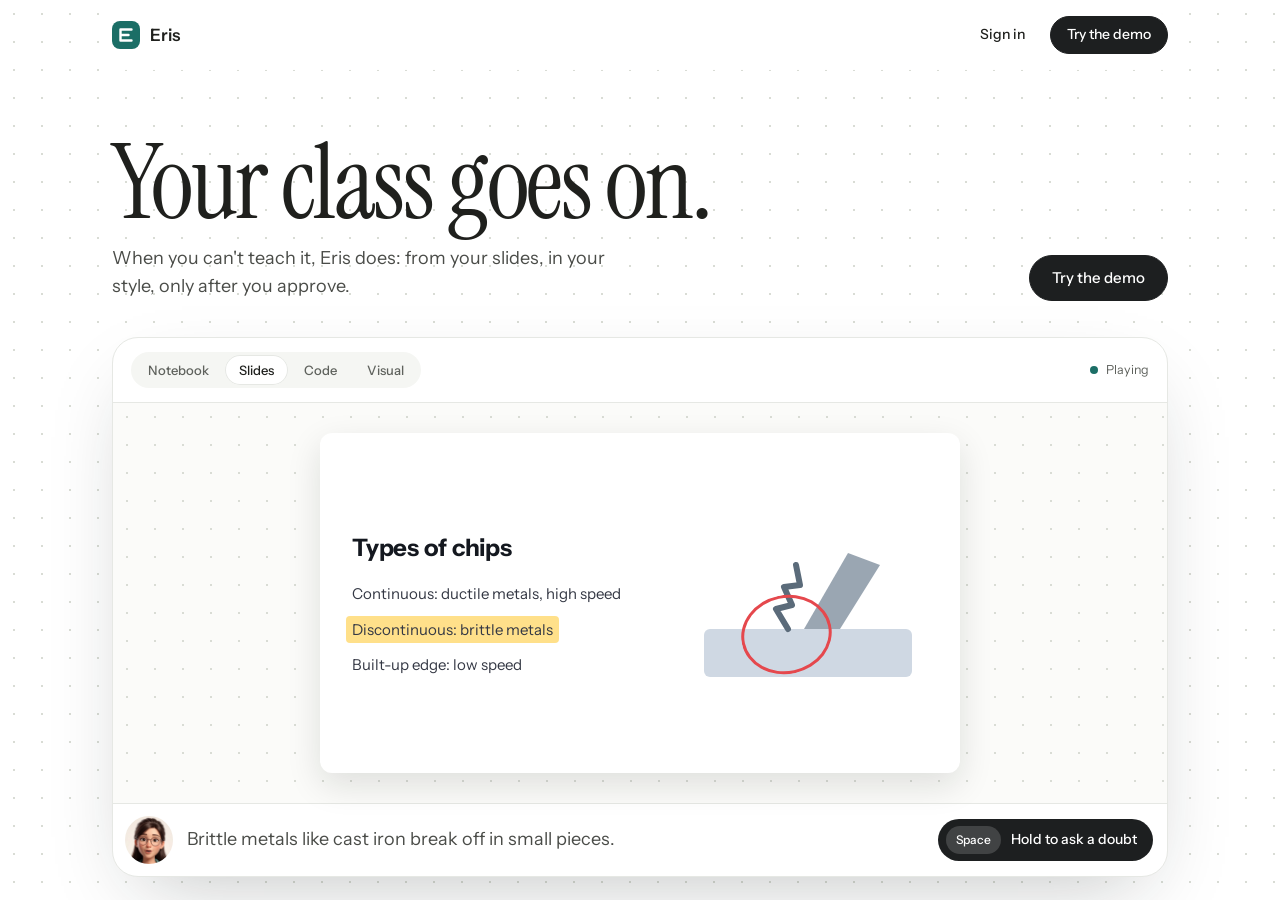
==== commit 462da5da: "Final Changes made" ====
--- a/web/index.html
+++ b/web/index.html
@@ -3,7 +3,7 @@
 <head>
   <meta charset="utf-8">
   <meta name="viewport" content="width=device-width, initial-scale=1">
-  <title>Eris · AI Substitute Teacher</title>
+  <title>Eris · The AI substitute that teaches your class, your way</title>
   <link rel="icon" href="data:image/svg+xml,%3Csvg xmlns='http://www.w3.org/2000/svg' viewBox='0 0 32 32'%3E%3Crect width='32' height='32' rx='8' fill='%231b6e66'/%3E%3Cpath d='M10 9h12v3H13.5v2.5H21v3h-7.5V20H22v3H10z' fill='white'/%3E%3C/svg%3E">
   <link rel="preconnect" href="https://fonts.googleapis.com">
   <link rel="preconnect" href="https://fonts.gstatic.com" crossorigin>
@@ -16,9 +16,7 @@
   <link rel="stylesheet" href="css/studio.css">
   <link rel="stylesheet" href="css/classroom.css">
   <link rel="stylesheet" href="css/platform.css">
-  <script>
-    try { const t = localStorage.getItem("eris-theme"); if (t) document.documentElement.dataset.theme = t; } catch (e) {}
-  </script>
+  <link rel="stylesheet" href="css/landing.css">
 </head>
 <body>
   <div class="app signed-out" id="app">
@@ -51,10 +49,6 @@
           <svg viewBox="0 0 24 24"><path d="M15 4h4v16h-4M10 8l-4 4 4 4M6 12h10"/></svg>
           <span>Sign out</span>
         </button>
-        <button class="nav-item" id="theme-btn" title="Toggle theme">
-          <svg viewBox="0 0 24 24"><path d="M21 12.8A9 9 0 1 1 11.2 3a7 7 0 0 0 9.8 9.8z"/></svg>
-          <span>Theme</span>
-        </button>
       </div>
     </aside>
 
--- a/web/css/base.css
+++ b/web/css/base.css
@@ -57,32 +57,6 @@
   color-scheme: light;
 }
 
-/* Dark: true neutral darks, lightness steps instead of lines, the teal lifted for contrast. */
-@media (prefers-color-scheme: dark) {
-  :root:not([data-theme="light"]) {
-    --bg: #1c1d1c; --sidebar: #181918; --sidebar-hover: #232523; --sidebar-active: #2c2e2c; --dot: #313331; --panel: #252725; --surface: #2d2f2d; --surface-2: #353735; --surface-3: #3e403e;
-    --border: #393b39; --border-strong: #4c4f4c; --text: #f4f5f2; --text-2: #d3d5d1; --muted: #b3b6b1;
-    --primary: #f4f5f2; --primary-hover: #ffffff; --primary-soft: #2e302e; --on-primary: #1c1d1c;
-    --accent: #5fb8ad; --accent-soft: #17302d; --success: #3fc07a; --success-soft: #172a1d;
-    --warning: #e4b062; --warning-soft: #352a19; --danger: #e5566f; --danger-soft: #2c1a20;
-    --violet: #d0d0d0; --violet-soft: #2a2a2a; --sky: #85c3d8; --sky-soft: #1c2f36; --marker: #e8c34e;
-    --shadow-sm: none; --shadow: none; --shadow-lg: 0 18px 48px rgba(0, 0, 0, .5);
-    --tint-0: #1d2e21; --tint-0-ink: #9fd5ad; --tint-1: #33202a; --tint-1-ink: #eaa9c4; --tint-2: #1c2838; --tint-2-ink: #a6c4ea; --tint-3: #33281b; --tint-3-ink: #e4c090; --tint-4: #17302d; --tint-4-ink: #8fd3c9;
-    color-scheme: dark;
-  }
-}
-:root[data-theme="dark"] {
-  --bg: #1c1d1c; --sidebar: #181918; --sidebar-hover: #232523; --sidebar-active: #2c2e2c; --dot: #313331; --panel: #252725; --surface: #2d2f2d; --surface-2: #353735; --surface-3: #3e403e;
-  --border: #393b39; --border-strong: #4c4f4c; --text: #f4f5f2; --text-2: #d3d5d1; --muted: #b3b6b1;
-  --primary: #f4f5f2; --primary-hover: #ffffff; --primary-soft: #2e302e; --on-primary: #1c1d1c;
-  --accent: #5fb8ad; --accent-soft: #17302d; --success: #3fc07a; --success-soft: #172a1d;
-  --warning: #e4b062; --warning-soft: #352a19; --danger: #e5566f; --danger-soft: #2c1a20;
-  --violet: #d0d0d0; --violet-soft: #2a2a2a; --sky: #85c3d8; --sky-soft: #1c2f36; --marker: #e8c34e;
-  --shadow-sm: none; --shadow: none; --shadow-lg: 0 18px 48px rgba(0, 0, 0, .5);
-  --tint-0: #1d2e21; --tint-0-ink: #9fd5ad; --tint-1: #33202a; --tint-1-ink: #eaa9c4; --tint-2: #1c2838; --tint-2-ink: #a6c4ea; --tint-3: #33281b; --tint-3-ink: #e4c090; --tint-4: #17302d; --tint-4-ink: #8fd3c9;
-  color-scheme: dark;
-}
-
 * { box-sizing: border-box; }
 html, body { height: 100%; }
 body {
--- a/web/css/studio.css
+++ b/web/css/studio.css
@@ -31,8 +31,6 @@
 .file-type.pptx { background: var(--tint-3); color: var(--tint-3-ink); }
 .file-type.pdf { background: var(--danger-soft); color: var(--danger); }
 .file-type.docx { background: var(--sky-soft); color: var(--sky); }
-:root[data-theme="dark"] .file-type.pptx, :root[data-theme="dark"] .file-type.pdf, :root[data-theme="dark"] .file-type.docx { background: var(--surface-3); }
-@media (prefers-color-scheme: dark) { :root:not([data-theme="light"]) .file-type { background: var(--surface-3); } }
 .file-name { flex: 1; min-width: 0; overflow: hidden; text-overflow: ellipsis; white-space: nowrap; font-size: 13px; }
 
 .persona { display: flex; flex-direction: column; }
--- a/web/css/classroom.css
+++ b/web/css/classroom.css
@@ -82,7 +82,7 @@
 .flow-shape { fill: var(--pill); stroke: var(--primary); stroke-width: 3; }
 .flow-block.question .flow-shape { fill: #fff7e6; stroke: #b96a12; }
 .flow-block.end .flow-shape { fill: #eef6f1; stroke: #17885d; }
-/* The app's icon rules stroke SVG in the theme colour, and dark mode makes text light: pin the board's own ink. */
+/* The app's icon rules stroke SVG in the text colour: pin the board's own ink for diagram text. */
 .flow-text { font-family: var(--hand); font-size: 20px; fill: #1b1c21; -webkit-text-fill-color: #1b1c21; stroke: none; }
 .flow-line { fill: none; stroke: var(--text-2); stroke-width: 2.5; }
 .flow-arrowhead { fill: var(--text-2); }
@@ -186,8 +186,7 @@
 /* ---------- the lesson canvas ---------- */
 .app.immersive { grid-template-columns: minmax(0, 1fr); }
 .app.immersive .sidebar { display: none; }
-/* The board is always light, like a real whiteboard, so the lesson keeps the light palette in dark mode too: a warm
-   clean board, dark ink, the notebook title in a green marker. */
+/* The board is a warm clean whiteboard: dark ink, the notebook title in a green marker. */
 .lesson { --ink: #1f201d; --board: #fbfbfa; --dot: #dcdfd8; --pill: #ffffff;
   --bg: #fbfbfa; --panel: #f5f6f3; --surface: #ffffff; --surface-2: #eef0ec; --surface-3: #e4e7e2; --border: #e6e8e4; --border-strong: #d9dcd6;
   --text: #1f201d; --text-2: #4a4c48; --muted: #5f625d; --primary: #1d1f20; --primary-hover: #000000; --primary-soft: #eceeea;
@@ -379,9 +378,10 @@
 .ls-live .checkpoint + .checkpoint, .ls-live .raised-note + .checkpoint { border-top: 1px dashed var(--border); padding-top: 8px; }
 .ls-live .raised-note { display: flex; flex-direction: column; gap: 8px; }
 /* While the teacher talks, the doubt box rests: pause the lesson (or wait for a question break) to ask. */
-.ls-ask.locked { opacity: .55; box-shadow: none; }
-.ls-ask.locked .ls-input { cursor: not-allowed; }
-.ls-ask.locked .ls-mic, .ls-ask.locked .ls-plus { cursor: not-allowed; background: #d9d1c4; }
+/* While the lesson plays the box is closed; a click anywhere on it (or Space) pauses and opens it to ask a doubt. */
+.ls-ask.locked { opacity: .55; box-shadow: none; cursor: pointer; }
+.ls-ask.locked > * { pointer-events: none; }  /* a disabled field sends no clicks: let them reach the box */
+.ls-ask.locked .ls-mic, .ls-ask.locked .ls-plus { background: #d9d1c4; }
 .ls-live .msg .bubble, .ls-drawer .msg .bubble { font-size: 13.5px; }
 .ls-live .msg.teacher .bubble { background: var(--surface-2); color: var(--ink); }
 .ls-live .msg.teacher.prompt .bubble { background: var(--primary-soft); }
@@ -414,3 +414,97 @@
 .ls-kind { display: inline-block; margin-right: 6px; padding: 1px 7px; border-radius: 999px; background: #f3e5ee; color: #8a4f78; font-size: 10.5px; font-weight: 700; vertical-align: 2px; }
 .ls-mini { height: 26px; padding: 0 11px; border: 0; border-radius: 999px; background: var(--surface-2); color: var(--text-2); font: 600 12px var(--font); cursor: pointer; }
 .ls-mini:hover { color: var(--ink); }
+
+/* Sketch rows in the notebook ([SKETCH_ROW], sketch.js): pen-drawn boxes, arrows and marks, one numbered row at a time. */
+.sk-row { display: flex; align-items: center; gap: 18px; margin: 14px 0 22px; break-inside: avoid; font-style: normal; }
+.sk-num { flex: none; align-self: flex-start; margin-top: 11px; width: 30px; height: 30px; border-radius: 50%; display: grid; place-items: center; background: #fff3b0;
+  border: 2px solid #c99a1c; color: #7a5a06; font: 700 16px/1 var(--hand); }
+.sk-parts { display: flex; align-items: center; flex-wrap: wrap; gap: 12px 14px; min-width: 0; }
+.sk-row svg { flex: none; stroke-linecap: round; stroke-linejoin: round; fill: none; }
+.sk-box { position: relative; display: inline-flex; align-items: center; min-height: 52px; padding: 6px 20px; font: 400 25px/1.2 var(--hand);
+  color: var(--ink); --sk-line: #5b8fd0; --sk-fill: #e3eefa; }
+.sk-box.sk-result { --sk-line: #d9705a; --sk-fill: #fbe3dd; }
+.sk-box.sk-good { --sk-line: #4f9f5f; --sk-fill: #e0f2e3; }
+.sk-box .sk-t { position: relative; z-index: 1; white-space: nowrap; }
+.sk-frame { position: absolute; inset: 0; width: 100%; height: 100%; overflow: visible; }
+.sk-frame path { stroke: var(--sk-line); stroke-width: 2.6; fill: var(--sk-fill); transition: fill .3s; }
+.sk-box.drawing .sk-frame path { fill: transparent; }
+.sk-text { font: 400 25px/1.2 var(--hand); color: var(--ink); white-space: nowrap; }
+.sk-arrow { position: relative; display: inline-flex; flex-direction: column; align-items: center; justify-content: center; min-height: 52px; }
+.sk-arrow svg path { stroke: #4a4c48; stroke-width: 2.2; }
+.sk-arrow-t { font: 400 17px/1.1 var(--hand); color: #6b6d68; white-space: nowrap; margin-bottom: 2px; }
+.sk-mark svg path { stroke-width: 3.4; }
+.sk-tick svg path { stroke: #d1a21a; }
+.sk-cross svg path { stroke: #c4493a; }
+.sk-icon svg path { stroke: #6a55b8; stroke-width: 2.4; }
+.sk-t.nb-focus { animation: nb-focus 2.4s ease; border-radius: 6px; }
+@media (max-width: 700px) {
+  .sk-row { gap: 10px; }
+  .sk-num { margin-top: 7px; }
+  .sk-box, .sk-text { font-size: 20px; min-height: 44px; padding: 4px 14px; }
+}
+
+/* ---------- the voice dock (bottom right): hold Space or the orb to speak a doubt ---------- */
+.vd { --vd-live: #ff5a4e; position: relative; display: flex; align-items: center; gap: 12px; min-height: 60px; max-width: min(440px, 38vw);
+  padding: 6px 6px 6px 20px; border-radius: 999px; background: var(--pill); color: var(--text-2);
+  box-shadow: 0 2px 14px rgba(28, 26, 23, .08), 0 0 0 1px rgba(28, 26, 23, .05); transition: background .25s, color .25s, box-shadow .3s, max-width .3s; }
+.vd-text { flex: 0 1 auto; min-width: 0; display: flex; flex-wrap: wrap; align-items: center; gap: 2px 8px; max-height: 4.2em; overflow: hidden;
+  font: 500 14px/1.4 var(--font); }
+.vd-hint { display: inline-flex; align-items: center; gap: 6px; white-space: nowrap; }
+.vd-kbd { font: 600 11px/1 var(--font); padding: 4px 7px 3px; border-radius: 6px; color: var(--ink); background: #f3f3f1;
+  border: 1px solid rgba(28, 26, 23, .1); border-bottom-width: 2px; }
+.vd-orb { position: relative; flex: none; width: 48px; height: 48px; border: 0; border-radius: 50%; display: grid; place-items: center;
+  background: var(--primary); color: #fff; cursor: pointer; touch-action: none; user-select: none; transition: transform .15s, background .25s, color .25s; }
+.vd-orb:active { transform: scale(.93); }
+.vd-orb svg { width: 20px; height: 20px; }
+.vd-wave { display: none; align-items: center; gap: 3px; height: 20px; }
+.vd-wave i { width: 3px; height: 100%; border-radius: 2px; background: #fff; transform: scaleY(.3); animation: vd-bar .9s ease-in-out infinite; }
+.vd-wave i:nth-child(2) { animation-delay: -.45s; animation-duration: .7s; }
+.vd-wave i:nth-child(3) { animation-delay: -.2s; animation-duration: 1.1s; }
+.vd-wave i:nth-child(4) { animation-delay: -.6s; animation-duration: .8s; }
+.vd-wave i:nth-child(5) { animation-delay: -.3s; }
+@keyframes vd-bar { 0%, 100% { transform: scaleY(.3); } 50% { transform: scaleY(1); } }
+
+/* listening: the dock turns dark and the words appear as they are heard */
+.vd[data-state="listening"] { max-width: min(560px, 46vw); background: #16181a; color: #fff; box-shadow: 0 14px 40px rgba(0, 0, 0, .28); }
+.vd[data-state="listening"] .vd-text { display: block; font-size: 16px; font-weight: 500; }  /* words flow as text */
+.vd[data-state="listening"] .vd-orb { background: var(--vd-live); animation: vd-pulse 1.4s ease-out infinite; }
+.vd[data-state="listening"] .vd-orb svg { display: none; }
+.vd[data-state="listening"] .vd-wave { display: flex; }
+.vd-w.new { animation: vd-in .35s ease-out; }
+@keyframes vd-in { from { opacity: 0; filter: blur(4px); transform: translateY(3px); } }
+@keyframes vd-pulse { 0% { box-shadow: 0 0 0 0 color-mix(in srgb, var(--vd-live) 55%, transparent); } 100% { box-shadow: 0 0 0 18px transparent; } }
+
+/* asked, and the teacher is thinking */
+.vd-quote { min-width: 0; max-width: 100%; overflow: hidden; text-overflow: ellipsis; white-space: nowrap; color: var(--ink); font-style: italic; }
+.vd-dots { display: inline-flex; gap: 4px; }
+.vd-dots i { width: 6px; height: 6px; border-radius: 50%; background: var(--primary); animation: vd-dot 1s ease-in-out infinite; }
+.vd-dots i:nth-child(2) { animation-delay: .15s; }
+.vd-dots i:nth-child(3) { animation-delay: .3s; }
+@keyframes vd-dot { 0%, 100% { opacity: .25; transform: translateY(0); } 40% { opacity: 1; transform: translateY(-3px); } }
+.vd[data-state="thinking"] .vd-orb, .vd[data-state="sent"] .vd-orb, .vd[data-state="answering"] .vd-orb {
+  background: color-mix(in srgb, var(--primary) 14%, #fff); color: var(--primary); }
+
+/* a question break: a ring around the orb runs down until the lesson moves on */
+.vd[data-state="waiting"] { box-shadow: 0 0 0 3px color-mix(in srgb, var(--primary) 22%, transparent), 0 2px 14px rgba(28, 26, 23, .08); }
+.vd[data-state="waiting"] .vd-orb::before { content: ""; position: absolute; inset: -6px; border-radius: 50%;
+  background: conic-gradient(var(--primary) calc(var(--left, 1) * 360deg), color-mix(in srgb, var(--primary) 14%, transparent) 0);
+  -webkit-mask: radial-gradient(farthest-side, transparent calc(100% - 4px), #000 calc(100% - 3px));
+  mask: radial-gradient(farthest-side, transparent calc(100% - 4px), #000 calc(100% - 3px)); }
+.vd-count { color: var(--primary); font-weight: 600; font-variant-numeric: tabular-nums; }
+
+/* typing (a tap of Space or a click on the orb) */
+.vd-input { display: none; flex: 1; min-width: 0; padding: 8px 0; border: 0; outline: none; resize: none; background: transparent;
+  color: var(--ink); font: 400 15px/1.4 var(--font); }
+.vd[data-state="typing"] { width: min(460px, 42vw); max-width: none; }
+.vd[data-state="typing"] .vd-input { display: block; }
+.vd[data-state="typing"] .vd-text { display: none; }
+.vd-send { flex: none; width: 36px; height: 36px; border: 0; border-radius: 50%; display: grid; place-items: center; background: var(--ink); color: #fff; cursor: pointer; }
+.vd:not([data-state="typing"]) .vd-send { display: none; }
+@media (max-width: 760px) {
+  .vd, .vd[data-state="listening"], .vd[data-state="typing"] { width: auto; max-width: none; }
+}
+@media (prefers-reduced-motion: reduce) {
+  .vd-wave i, .vd-dots i, .vd[data-state="listening"] .vd-orb, .vd-w.new { animation: none; }
+  .vd-wave i { transform: scaleY(.7); }
+}
--- a/web/css/platform.css
+++ b/web/css/platform.css
@@ -1,4 +1,4 @@
-/* Courses: sign-in, the home grid, a course's Stream / Classwork / People, attendance. Same tokens as base.css. */
+/* Courses: sign-in, the home grid, a course's Classwork / People, attendance. Same tokens as base.css. */
 
 /* ---------- signed out: no sidebar, the sign-in page fills the window ---------- */
 .app.signed-out { grid-template-columns: minmax(0, 1fr); }
@@ -29,6 +29,7 @@
 .auth-stack { width: min(440px, 100%); display: flex; flex-direction: column; gap: 14px; }
 .demo-logins { padding: 18px 20px; border-radius: var(--radius-lg); background: var(--panel); display: flex; flex-direction: column; gap: 12px; }
 .demo-head { font: 600 14px var(--font); color: var(--text); }
+.demo-sub { margin: -6px 0 0; font-size: 13px; }
 .demo-group { display: flex; flex-direction: column; gap: 6px; }
 .demo-label { font-size: 12px; font-weight: 500; color: var(--muted); }
 .demo-list { display: grid; grid-template-columns: 1fr 1fr; gap: 6px; }
@@ -85,6 +86,14 @@
 .lesson-card .lc-title { display: flex; align-items: center; gap: 8px; flex-wrap: wrap; font-weight: 600; }
 .lesson-card .lc-meta { color: var(--muted); font-size: 13px; }
 .lesson-card .lc-actions { grid-row: 1 / span 2; grid-column: 2; display: flex; gap: 6px; }
+a.lesson-card { color: var(--text); transition: border-color .15s, background .15s; }
+a.lesson-card:hover { border-color: var(--border-strong); background: var(--surface-2); }
+.lesson-card .lc-go { grid-row: 1 / span 2; grid-column: 2; display: inline-flex; align-items: center; gap: 2px; color: var(--muted); font-size: 13px; font-weight: 500; white-space: nowrap; }
+.lesson-card .lc-go svg { width: 15px; height: 15px; transition: transform .15s; }
+a.lesson-card:hover .lc-go { color: var(--text); }
+a.lesson-card:hover .lc-go svg { transform: translateX(2px); }
+.lesson-link { color: inherit; }
+.lesson-link:hover { text-decoration: underline; }
 /* A lesson's path: material, script, approved, shared, watched. Done steps in the teal, the next one paler. */
 .path { grid-column: 1 / -1; display: grid; grid-template-columns: repeat(5, minmax(0, 1fr)); gap: 3px 4px; margin-top: 8px; }
 .path i { height: 6px; border-radius: 3px; background: var(--surface-2); display: block; }
@@ -118,7 +127,7 @@
 @media (max-width: 760px) {
   .home { padding-top: 28px; } .greeting { font-size: 30px; }
   .panel-head small { flex-basis: 100%; margin-left: 0 !important; }
-  .lesson-card { grid-template-columns: 1fr; } .lesson-card .lc-actions { grid-row: auto; grid-column: 1; margin-top: 6px; }
+  .lesson-card { grid-template-columns: 1fr; } .lesson-card .lc-actions { grid-row: auto; grid-column: 1; margin-top: 6px; } .lesson-card .lc-go { display: none; }
   .path span { display: none; } .path span.next { display: block; grid-column: 1 / -1; font-size: 12px; }
 }
 .code-input { font: 500 20px var(--font); font-variant-numeric: tabular-nums; letter-spacing: .25em; text-transform: uppercase; text-align: center; height: 50px; }
@@ -140,11 +149,7 @@
 .class-code strong { font: 600 16px var(--font); font-variant-numeric: tabular-nums; letter-spacing: .06em; margin-right: 4px; }
 .course-tabs { margin-bottom: 20px; }
 
-.stream, .classwork, .people { display: flex; flex-direction: column; gap: 16px; }
-.composer { display: flex; align-items: center; gap: 12px; padding: 10px 10px 10px 14px; border-radius: var(--radius-pill); }
-.composer-btn { flex: 1; text-align: left; border: 1px solid var(--border); background: var(--surface); color: var(--muted); height: 38px; padding: 0 16px; border-radius: var(--radius-pill); cursor: pointer; }
-.composer-btn:hover { color: var(--text); }
-.post { display: flex; gap: 14px; padding: 20px; }
+.classwork, .people { display: flex; flex-direction: column; gap: 16px; }
 .post-main { flex: 1; min-width: 0; display: flex; flex-direction: column; gap: 10px; }
 .post-top { display: flex; align-items: flex-start; gap: 10px; }
 .post-title { flex: 1; min-width: 0; display: flex; flex-direction: column; }
@@ -162,6 +167,8 @@
 .progress-line.sm { min-width: 70px; max-width: 110px; display: inline-block; vertical-align: middle; margin-right: 6px; }
 .att-tag { display: inline-flex; align-items: center; gap: 5px; height: 22px; padding: 0 9px; border-radius: var(--radius-pill); background: var(--surface); color: var(--text-2); font-size: 12px; font-weight: 500; white-space: nowrap; font-variant-numeric: tabular-nums; flex: none; }
 .att-tag svg { width: 13px; height: 13px; }
+.att-btn { border: 0; cursor: pointer; }
+.att-btn:hover { background: var(--surface-3); color: var(--text); }
 .att-tag.present { background: var(--success-soft); color: var(--success); }
 .att-tag.started { background: var(--warning-soft); color: var(--warning); }
 
@@ -246,5 +253,4 @@
 @media (max-width: 760px) {
   .app .user-text, .app .count-dot { display: none; } .app .user-chip { justify-content: center; padding: 6px 0; }
   .course-header { padding: 16px 0; } .course-header h1 { font-size: 22px; }
-  .post { padding: 16px; }
-}
+}
--- a/web/css/landing.css
+++ b/web/css/landing.css
@@ -0,0 +1,359 @@
+/* The landing page (web/js/landing.js), shown at the root to signed-out visitors. The memorable thing is the hero: a
+   class playing on the page, which takes a doubt when Space is pressed. Everything else stays quiet: the app's own
+   white page and dot grid, tonal panels, the deep teal, the highlighter yellow and the red pen of the class screen. */
+
+.landing { max-width: 1120px; margin: 0 auto; padding: 0 32px 40px; }
+.landing h1, .landing h2 { color: var(--text); }
+
+/* nav */
+.lp-nav { position: sticky; top: 0; z-index: 10; display: flex; align-items: center; padding: 16px 0;
+  background: color-mix(in srgb, var(--bg) 90%, transparent); backdrop-filter: blur(8px); }
+.lp-brand { display: inline-flex; align-items: center; gap: 10px; color: var(--text); }
+.lp-brand .brand-mark svg { width: 28px; height: 28px; display: block; }
+.lp-brand strong { font: 600 17px var(--font); }
+.lp-nav-cta { margin-left: auto; display: flex; gap: 8px; }
+
+/* ---------- hero ---------- */
+.lp-hero { padding: 64px 0 40px; }
+.lp-hero-text { display: grid; grid-template-columns: minmax(0, 1fr) auto; align-items: end; gap: 12px 40px; margin-bottom: 36px; }
+.lp-hero h1 { grid-column: 1 / -1; font: 400 clamp(52px, 8.5vw, 104px)/.95 var(--serif); letter-spacing: -.025em; margin: 0; }
+.lp-hero p { margin: 0; max-width: 520px; color: var(--text-2); font-size: 18px; line-height: 1.55; }
+.lp-hero-cta { display: flex; gap: 10px; flex-wrap: wrap; }
+
+/* the class stage */
+.sc { position: relative; border-radius: 26px; background: var(--surface); border: 1px solid var(--border);
+  box-shadow: 0 30px 80px -30px rgba(20, 30, 28, .28); overflow: hidden; }
+.sc-top { display: flex; align-items: center; gap: 12px; padding: 14px 18px; border-bottom: 1px solid var(--border); }
+.sc-pills { display: inline-flex; padding: 3px; gap: 2px; border-radius: 999px; background: var(--panel); }
+.sc-pill { border: 0; background: none; height: 30px; padding: 0 14px; border-radius: 999px; font: 500 13px var(--font); color: var(--muted); cursor: pointer; }
+.sc-pill:hover { color: var(--text); }
+.sc-pill.on { background: var(--surface); color: var(--text); box-shadow: inset 0 0 0 1px var(--border); }
+.sc-live { margin-left: auto; display: inline-flex; align-items: center; gap: 8px; font-size: 12.5px; color: var(--muted); }
+.sc-live i { width: 8px; height: 8px; border-radius: 50%; background: var(--accent); animation: sc-blink 1.6s infinite; }
+.sc.paused .sc-live i { background: #e5484d; animation: none; }
+@keyframes sc-blink { 50% { opacity: .3; } }
+
+.sc-body { position: relative; height: 400px;
+  background: radial-gradient(circle, var(--dot) 1.2px, transparent 1.4px) 0 0 / 28px 28px, #fbfbf9; }  /* taste-skill-ignore: the class board's dot grid */
+.sc-screen { position: absolute; inset: 0; display: grid; place-items: center; padding: 28px 40px; transition: opacity .3s, filter .3s; }
+.sc.paused .sc-screen { filter: saturate(.6); opacity: .55; }
+.sc-screen > * { animation: sc-in .45s ease both; }
+@keyframes sc-in { from { opacity: 0; transform: translateY(8px); } }
+
+.sc-bar { display: flex; align-items: center; gap: 14px; padding: 12px 14px 12px 12px; border-top: 1px solid var(--border); }
+.sc-tutor { width: 48px; height: 48px; flex: none; border-radius: 50%; object-fit: cover; background: var(--panel); }
+.sc-caption { flex: 1; margin: 0; font-size: 15.5px; color: var(--text); line-height: 1.45; }
+.sc-caption span { opacity: 0; animation: sc-word .25s ease forwards; }
+@keyframes sc-word { to { opacity: 1; } }
+.sc-ask { display: inline-flex; align-items: center; gap: 10px; min-height: 42px; max-width: 340px; margin-left: auto; padding: 0 16px 0 8px;
+  border: 0; border-radius: 999px; background: var(--primary); color: var(--on-primary); font: 500 14px var(--font); cursor: pointer; flex: none;
+  text-align: left; transition: background .25s, padding .25s; }
+.sc-ask:hover { background: var(--primary-hover); }
+.sc-ask kbd { display: inline-grid; place-items: center; height: 28px; padding: 0 10px; border-radius: 999px; background: rgba(255, 255, 255, .16);
+  font: 500 12px var(--font); }
+.sc-ask:focus-visible, .sc-pill:focus-visible, .chip-t:focus-visible, .ap-step:focus-visible, .it-switch button:focus-visible { outline: 2px solid var(--accent); outline-offset: 2px; }
+
+/* scene: a slide, a line highlighted, the pen circling the picture */
+.sc-slide { width: min(640px, 100%); aspect-ratio: 16 / 8.5; display: grid; grid-template-columns: 1.3fr 1fr; gap: 24px; align-items: center;
+  padding: 28px 32px; border-radius: 12px; background: #fff; box-shadow: 0 12px 34px rgba(20, 22, 20, .12); }
+.sc-slide-text { display: flex; flex-direction: column; gap: 12px; font-size: 15px; color: #343844; }
+.sc-slide-text b { font-size: 24px; color: #14181f; letter-spacing: -.01em; margin-bottom: 4px; }
+.sc-line { align-self: flex-start; }  /* a highlight covers the words, not the column */
+.sc-mark { background: linear-gradient(var(--marker), var(--marker)) no-repeat 0 0 / 0 100%;  /* taste-skill-ignore: the class highlighter sweeping in */
+  margin: -2px -6px; padding: 2px 6px; border-radius: 4px; animation: sc-sweep .7s .9s ease forwards; }
+@keyframes sc-sweep { to { background-size: 100% 100%; } }
+.sc-slide-pic { position: relative; }
+.sc-slide-pic svg, .sc-graph-plot svg { width: 100%; height: auto; display: block; stroke: none; }  /* not the app's 18px icon size */
+.sc-pen { position: absolute; left: 22%; top: 46%; width: 38%; height: 44%; border: 3px solid #e5484d; border-radius: 50%; transform: rotate(-12deg);
+  clip-path: inset(0 100% 0 0); animation: sc-draw .8s 2.2s ease-out forwards; }
+@keyframes sc-draw { to { clip-path: inset(0 0 0 0); } }
+
+/* scene: the notebook, written by hand */
+.sc-notebook { width: min(560px, 100%); padding: 18px 28px; border-radius: 12px; background: repeating-linear-gradient(transparent 0 43px, #e3e8e5 43px 44px), #fff;
+  box-shadow: 0 12px 34px rgba(20, 22, 20, .1); }
+.sc-hand { font: 400 23px/44px var(--hand); color: #26364a; white-space: nowrap; overflow: hidden; clip-path: inset(0 100% 0 0); animation: sc-write .9s ease forwards; }
+.sc-hand:nth-child(1) { animation-delay: .2s; } .sc-hand:nth-child(2) { animation-delay: 1.1s; }
+.sc-hand:nth-child(3) { animation-delay: 2s; } .sc-hand:nth-child(4) { animation-delay: 2.9s; }
+.sc-hand-title { font-weight: 700; text-decoration: underline; text-underline-offset: 6px; }
+.sc-hand mark { color: inherit; background: linear-gradient(var(--marker), var(--marker)) no-repeat 0 0 / 0 100%;  /* taste-skill-ignore: highlighter */
+  padding: 0 4px; animation: sc-sweep .6s 3.9s ease forwards; }
+@keyframes sc-write { to { clip-path: inset(0 0 0 0); } }
+
+/* scene: code typed, then run */
+.sc-code { width: min(620px, 100%); border-radius: 12px; overflow: hidden; background: #1b1d22; box-shadow: 0 12px 34px rgba(20, 22, 20, .2); }
+.sc-editor { margin: 0; min-height: 170px; padding: 18px 22px; font: 15px/1.6 var(--mono); color: #d7dae0; white-space: pre; }
+.sc-type::after { content: ""; display: inline-block; width: 8px; height: 17px; background: #7ee2a8; vertical-align: -3px; margin-left: 2px; animation: sc-blink 1s steps(1) infinite; }
+.sc-terminal { display: flex; flex-direction: column; gap: 4px; padding: 12px 22px 16px; background: #0f1116; font: 14px/1.5 var(--mono); color: #8b93a3; }
+.sc-out { color: #7ee2a8; font-weight: 500; opacity: 0; transition: opacity .3s .3s; }
+.sc-code.ran .sc-out { opacity: 1; }
+
+/* scene: a graph whose slider the tutor moves */
+.sc-graph { width: min(600px, 100%); padding: 22px 26px 18px; border-radius: 12px; background: #fff; box-shadow: 0 12px 34px rgba(20, 22, 20, .1); }
+.sc-axis { stroke: #b9bdb6; stroke-width: 1.4; }
+.sc-traj { fill: none; stroke: var(--accent); stroke-width: 2.5; stroke-linecap: round; stroke-linejoin: round; }
+.sc-slider { display: flex; align-items: center; gap: 12px; margin-top: 14px; font-size: 13px; color: var(--muted); }
+.sc-slider i { flex: 1; height: 5px; border-radius: 3px; background: var(--surface-3); position: relative; }
+.sc-slider b { position: absolute; top: 50%; width: 16px; height: 16px; border-radius: 50%; background: var(--accent); transform: translate(-50%, -50%);
+  box-shadow: 0 0 0 5px var(--accent-soft); }
+.sc-slider output { width: 36px; text-align: right; color: var(--text); font-weight: 600; font-variant-numeric: tabular-nums; }
+
+/* scene: a diagram drawn block by block */
+.sc-diagram { display: flex; flex-direction: column; align-items: center; }
+.sc-block { padding: 12px 22px; border-radius: 10px; border: 2px solid #9aa39c; background: #fff; font: 400 20px var(--hand); color: #26364a;
+  opacity: 0; animation: sc-pop .4s ease forwards; }
+.sc-block.on { border-color: var(--accent); background: var(--accent-soft); }
+.sc-arrow { width: 2px; height: 30px; background: #9aa39c; transform-origin: top; transform: scaleY(0); animation: sc-grow .3s ease forwards; }
+.sc-diagram > :nth-child(1) { animation-delay: .2s; } .sc-diagram > :nth-child(2) { animation-delay: 1s; }
+.sc-diagram > :nth-child(3) { animation-delay: 1.3s; } .sc-diagram > :nth-child(4) { animation-delay: 2.2s; }
+.sc-diagram > :nth-child(5) { animation-delay: 2.5s; }
+@keyframes sc-pop { from { opacity: 0; transform: scale(.94); } to { opacity: 1; transform: none; } }
+@keyframes sc-grow { to { transform: scaleY(1); } }
+
+/* a doubt, spoken: the dock listens (the words show as they are heard), thinks, then the tutor answers aloud */
+.sc-dock-text { min-width: 0; overflow: hidden; display: -webkit-box; -webkit-line-clamp: 2; -webkit-box-orient: vertical; line-height: 1.3; }
+.sc-dots, .sc-wave { display: none; align-items: center; }
+.sc-dots { gap: 4px; }
+.sc-dots i { width: 6px; height: 6px; border-radius: 50%; background: currentColor; animation: sc-blink 1s infinite; }
+.sc-dots i:nth-child(2) { animation-delay: .2s; } .sc-dots i:nth-child(3) { animation-delay: .4s; }
+.sc-wave { gap: 3px; width: 34px; height: 34px; margin-right: -12px; justify-content: center; border-radius: 50%; background: #ff5a4e; flex: none;
+  animation: sc-pulse 1.4s ease-out infinite; }
+.sc-wave i { width: 3px; height: 14px; border-radius: 2px; background: #fff; transform: scaleY(.35); animation: sc-bar .9s ease-in-out infinite; }
+.sc-wave i:nth-child(2) { animation-delay: -.45s; } .sc-wave i:nth-child(3) { animation-delay: -.2s; }
+.sc-wave i:nth-child(4) { animation-delay: -.6s; } .sc-wave i:nth-child(5) { animation-delay: -.3s; }
+@keyframes sc-bar { 50% { transform: scaleY(1); } }
+@keyframes sc-pulse { from { box-shadow: 0 0 0 0 rgba(255, 90, 78, .5); } to { box-shadow: 0 0 0 14px rgba(255, 90, 78, 0); } }
+.sc-ask[data-state="listening"] { padding: 6px 16px 6px 16px; background: #16181a; }
+.sc-ask[data-state="listening"] kbd { display: none; }
+.sc-ask[data-state="listening"] .sc-wave { display: inline-flex; }
+.sc-ask[data-state="thinking"] { background: var(--panel); color: var(--text); padding: 6px 16px; }
+.sc-ask[data-state="thinking"] kbd { display: none; }
+.sc-ask[data-state="thinking"] .sc-dock-text { font-style: italic; }
+.sc-ask[data-state="thinking"] .sc-dots { display: inline-flex; color: var(--accent); }
+.sc-checked { display: inline-flex; align-items: center; gap: 5px; margin-left: 4px; color: var(--accent); font-size: 12px; font-weight: 500;
+  opacity: 0; animation: sc-word .3s ease forwards; vertical-align: middle; }
+.sc-checked svg { width: 13px; height: 13px; }
+
+/* ---------- the quieter rows ---------- */
+.lp-row { padding: 72px 0 8px; }
+.lp-row > h2 { font: 400 clamp(32px, 4.4vw, 48px)/1.05 var(--serif); letter-spacing: -.015em; margin-bottom: 32px; max-width: 760px; }
+
+/* it is ; it isn't */
+.it-switch { display: inline-flex; padding: 4px; border-radius: 999px; background: var(--panel); margin-bottom: 20px; }
+.it-switch button { border: 0; background: none; height: 40px; padding: 0 22px; border-radius: 999px; font: 500 15px var(--font); color: var(--muted); cursor: pointer; }
+.it-switch button.on { background: var(--surface); color: var(--text); box-shadow: inset 0 0 0 1px var(--border); }
+.it-words { list-style: none; margin: 0; padding: 0; display: grid; grid-template-columns: repeat(3, minmax(0, 1fr)); gap: 14px; }
+.it-words li { display: flex; align-items: center; gap: 14px; padding: 26px 24px; border-radius: 20px; background: var(--panel);
+  font: 400 26px/1.15 var(--serif); color: var(--text); animation: sc-in .35s ease both; min-height: 104px; }
+.it-words li svg { width: 22px; height: 22px; flex: none; stroke-width: 2.4; }
+.it-words.is li svg { color: var(--accent); }
+.it-words.not li svg { color: #e5484d; }
+
+/* trust: real numbers ; the approval track */
+.ap { padding: 26px 24px 22px; border-radius: 20px; background: var(--panel); }
+.ap-track { display: flex; justify-content: space-between; position: relative; }
+.ap-track::before { content: ""; position: absolute; left: 22px; right: 22px; top: 19px; height: 2px; background: var(--border-strong); }
+.ap-step { position: relative; display: flex; flex-direction: column; align-items: center; gap: 8px; border: 0; background: none; cursor: pointer;
+  font: 500 13.5px var(--font); color: var(--muted); padding: 0; }
+.ap-step i { width: 40px; height: 40px; border-radius: 50%; display: grid; place-items: center; font-style: normal; font-weight: 600;
+  background: var(--surface); border: 2px solid var(--border-strong); color: var(--muted); transition: background .2s, border-color .2s, color .2s; }
+.ap-step.done i { border-color: var(--accent); color: var(--accent); }
+.ap-step.on i { background: var(--accent); border-color: var(--accent); color: #fff; }
+.ap-step.on, .ap-step.done { color: var(--text); }
+.ap-line { margin: 22px 0 0; text-align: center; font: 400 24px/1.3 var(--serif); color: var(--text); }
+/* Quality: what Jev checks, shown when step 2 is picked */
+.jev { margin-top: 22px; padding-top: 22px; border-top: 1px solid var(--border-strong); }
+.jev-groups { display: grid; grid-template-columns: repeat(3, minmax(0, 1fr)); gap: 22px; }
+.jev-group strong { display: block; margin-bottom: 10px; font-size: 13px; font-weight: 600; color: var(--text); }
+.jev-group ul { margin: 0; padding: 0; list-style: none; display: grid; gap: 8px; }
+.jev-group li { display: flex; align-items: flex-start; gap: 8px; font-size: 14px; line-height: 1.4; color: var(--text-2);
+  animation: jev-in .4s ease-out both; }
+.jev-group li svg { width: 15px; height: 15px; margin-top: 2px; flex: none; color: var(--accent); }
+.jev-how { margin: 20px 0 0; font-size: 13.5px; line-height: 1.5; color: var(--text-2); text-align: center; }
+@keyframes jev-in { from { opacity: 0; transform: translateY(4px); } }
+
+/* The guide's steps: each shows the part of the platform it is about */
+.ap-detail { margin-top: 22px; padding-top: 22px; border-top: 1px solid var(--border-strong); animation: jev-in .35s ease-out both; }
+.ap-detail > .jev { margin-top: 0; padding-top: 0; border-top: 0; }
+.ap-next { display: block; margin: 18px 0 0 auto; padding: 8px 16px; border: 1px solid var(--border-strong); border-radius: 999px;
+  background: var(--surface); color: var(--text); font: 500 13px var(--font); cursor: pointer; }
+.ap-next:hover { border-color: var(--accent); color: var(--accent); }
+.ap-next:focus-visible { outline: 2px solid var(--accent); outline-offset: 2px; }
+
+/* 1. Create: a bullet list that streams in, one point after the other, word by word */
+.gd-create { text-align: left; }
+.gd-stream { margin: 0; padding: 0; list-style: none; max-width: 680px; display: grid; gap: 14px; }
+.gd-stream li { position: relative; padding-left: 22px; font-size: 15.5px; line-height: 1.5; color: var(--text); }
+.gd-stream li::before { content: ""; position: absolute; left: 4px; top: .62em; width: 7px; height: 7px; border-radius: 50%;
+  background: var(--accent); opacity: 0; animation: gd-in .3s ease forwards; animation-delay: inherit; }
+.gd-stream li span { opacity: 0; animation: gd-in .25s ease forwards; }
+@keyframes gd-in { to { opacity: 1; } }
+
+/* 3-5. A small window of the platform, with notes beside it */
+.gd-mock { display: grid; grid-template-columns: minmax(0, 1.6fr) minmax(0, 1fr); gap: 24px; align-items: center; text-align: left; }
+.gm { border: 1px solid var(--border); border-radius: 14px; background: var(--surface); overflow: hidden;
+  box-shadow: 0 8px 28px rgba(28, 26, 23, .07); }
+.gm-bar { display: flex; align-items: center; gap: 8px; padding: 9px 12px; border-bottom: 1px solid var(--border); background: #fbfbfa;
+  font-size: 12px; color: var(--text-2); }
+.gm-sp { flex: 1; }
+.gm-tabs { display: inline-flex; gap: 2px; padding: 2px; border-radius: 999px; background: var(--panel); }
+.gm-tabs span { padding: 4px 10px; border-radius: 999px; }
+.gm-tabs span.on { background: var(--surface); color: var(--text); box-shadow: inset 0 0 0 1px var(--border); }
+.gm-btn { display: inline-flex; align-items: center; gap: 5px; padding: 4px 10px; border: 1px solid var(--border); border-radius: 999px;
+  background: var(--surface); color: var(--text); white-space: nowrap; }
+.gm-btn.ok { border-color: transparent; background: var(--success-soft); color: var(--success); }
+.gm-btn svg, .gm-tag svg, .gm-row svg, .gm-toast svg { width: 13px; height: 13px; }
+.gm-tag { display: inline-flex; align-items: center; gap: 5px; padding: 4px 10px; border-radius: 999px; background: var(--panel); color: var(--text); }
+.gm-title { color: var(--text); font-weight: 600; }
+.gm-badge { padding: 3px 9px; border-radius: 999px; background: var(--success-soft); color: var(--success); font-weight: 600; }
+.gm-code { padding: 8px 0; font: 12px/1.75 var(--mono); }
+.gm-ln { display: grid; grid-template-columns: 40px minmax(0, 1fr); color: var(--text-2); }
+.gm-ln i { padding-right: 12px; font-style: normal; text-align: right; color: #b4b7b0; }
+.gm-ln span { overflow: hidden; text-overflow: ellipsis; white-space: nowrap; padding-right: 12px; }
+.gm-ln.mk span { color: var(--accent); }
+.gm-ln.note span { color: var(--text); }
+.gm-ln.edit { background: color-mix(in srgb, #ffe14d 30%, transparent); }
+.gm-ln.edit span { color: var(--text); }
+.gm-ln.edit span::after { content: ""; display: inline-block; width: 1.5px; height: 1.1em; margin-left: 1px; vertical-align: -2px;
+  background: var(--text); animation: gm-caret 1s steps(1) infinite; }
+@keyframes gm-caret { 50% { opacity: 0; } }
+.gm-class { display: flex; flex-direction: column; background: radial-gradient(circle, #dcdfd8 1px, transparent 1.2px) 0 0 / 16px 16px, #fbfbfa; }
+.gm-board { padding: 22px 26px 10px; min-height: 140px; }
+.gm-hand { margin: 0 0 4px; font: 400 17px/1.4 var(--hand); font-style: italic; color: var(--text); }
+.gm-hand.title { margin-bottom: 10px; font-size: 24px; font-weight: 700; color: var(--accent); }
+.gm-bottom { display: flex; align-items: center; gap: 10px; padding: 10px 12px 12px; }
+.gm-face { width: 38px; height: 38px; border-radius: 50%; object-fit: cover; flex: none; background: var(--panel); }
+.gm-caption { flex: 1; min-width: 0; margin: 0; font-size: 12.5px; line-height: 1.35; color: var(--text); }
+.gm-dock { display: inline-flex; align-items: center; gap: 5px; padding: 4px 4px 4px 12px; border-radius: 999px; background: var(--surface);
+  box-shadow: 0 1px 8px rgba(28, 26, 23, .08); font-size: 11.5px; color: var(--text-2); white-space: nowrap; }
+.gm-dock kbd { padding: 2px 5px; border: 1px solid var(--border-strong); border-bottom-width: 2px; border-radius: 4px; font: 600 10px var(--font); color: var(--text); }
+.gm-dock i { width: 26px; height: 26px; border-radius: 50%; display: grid; place-items: center; background: var(--text); color: #fff; }
+.gm-dock i svg { width: 12px; height: 12px; }
+.gm-approve { display: grid; gap: 10px; padding: 16px; }
+.gm-row { display: flex; align-items: center; gap: 10px; padding: 10px 12px; border-radius: 10px; background: var(--panel); font-size: 13px; color: var(--text-2); }
+.gm-row svg { color: var(--accent); }
+.gm-row b { color: var(--text); font-weight: 600; }
+.gm-row > span:not(.gm-switch) { flex: 1; min-width: 0; }
+.gm-switch { width: 32px; height: 18px; border-radius: 999px; background: var(--border-strong); position: relative; flex: none; }
+.gm-switch.on { background: var(--accent); }
+.gm-switch i { position: absolute; top: 2px; left: 2px; width: 14px; height: 14px; border-radius: 50%; background: #fff; }
+.gm-switch.on i { left: 16px; }
+.gm-toast { display: flex; align-items: center; gap: 8px; padding: 10px 12px; border-radius: 10px; background: var(--success-soft);
+  color: var(--success); font-size: 13px; font-weight: 500; }
+.gd-notes { margin: 0; padding: 0; list-style: none; display: grid; gap: 14px; }
+.gd-notes li { display: grid; grid-template-columns: 18px 1fr; gap: 10px; font-size: 14px; line-height: 1.45; color: var(--text-2); }
+.gd-notes li svg { width: 16px; height: 16px; margin-top: 2px; color: var(--accent); }
+
+/* your slides decide: depth ; screens */
+.lp-builders { display: grid; grid-template-columns: 1.15fr 1fr; gap: 16px; align-items: stretch; }
+.db, .sb { padding: 26px; border-radius: 20px; background: var(--panel); display: flex; flex-direction: column; gap: 16px; }
+.db-q { margin: 0; font: 400 24px/1.2 var(--serif); }
+.db-chips { display: flex; flex-wrap: wrap; gap: 8px; }
+.chip-t { height: 36px; padding: 0 14px; border-radius: 999px; border: 1px solid var(--border-strong); background: var(--surface);
+  font: 500 13.5px var(--font); color: var(--text-2); cursor: pointer; transition: background .15s, color .15s, border-color .15s; }
+.chip-t:hover { border-color: var(--text-2); }
+.chip-t.on { background: var(--accent); border-color: var(--accent); color: #fff; }
+.db-step { display: inline-flex; align-items: center; gap: 10px; font-size: 14px; color: var(--text-2); }
+.db-step button { width: 32px; height: 32px; border-radius: 50%; border: 1px solid var(--border-strong); background: var(--surface); font-size: 17px; line-height: 1; cursor: pointer; color: var(--text); }
+.db-step button:hover:not(:disabled) { border-color: var(--text-2); }
+.db-step button:disabled { opacity: .35; cursor: default; }
+.db-step output { min-width: 18px; text-align: center; font-weight: 600; color: var(--text); font-variant-numeric: tabular-nums; }
+
+/* the score track: three zones, a marker carrying the score */
+.db-track { position: relative; padding-top: 30px; }
+.db-zones { display: grid; grid-template-columns: repeat(3, 1fr); gap: 4px; }
+.db-zone { padding: 10px 12px; border-radius: 10px; background: var(--surface-2); transition: background .25s, color .25s; }
+.db-zone b { display: block; font-size: 13.5px; font-weight: 600; color: var(--muted); }
+.db-zone small { color: var(--muted); font-size: 12px; font-variant-numeric: tabular-nums; }
+.db-zone.on { background: var(--accent); }
+.db-zone.on b, .db-zone.on small { color: #fff; }
+.db-marker { position: absolute; top: 0; transform: translateX(-50%); transition: left .35s cubic-bezier(.2, .8, .2, 1); }
+.db-marker span { display: grid; place-items: center; min-width: 26px; height: 22px; padding: 0 6px; border-radius: 999px; background: var(--text);
+  color: #fff; font: 600 12px var(--font); font-variant-numeric: tabular-nums; }
+.db-marker::after { content: ""; position: absolute; left: 50%; top: 22px; width: 2px; height: 8px; background: var(--text); transform: translateX(-50%); }
+
+.db-out { display: flex; justify-content: space-between; align-items: flex-end; gap: 16px; flex-wrap: wrap; padding-top: 4px; border-top: 1px solid var(--border); padding-top: 16px; }
+.db-out small { display: block; color: var(--muted); font-size: 12.5px; margin-bottom: 4px; }
+.db-min, .db-lesson-min { font: 400 32px/1 var(--serif); color: var(--text); font-variant-numeric: tabular-nums; white-space: nowrap; }
+.db-lesson { display: flex; align-items: flex-end; gap: 20px; flex-wrap: wrap; }
+.db-lesson > div:last-child { text-align: right; }
+.db-lesson-min { color: var(--accent); }
+.db-lesson-note { margin-top: -6px; color: var(--text-2); font-size: 13px; line-height: 1.5; }
+
+/* the screens a class uses */
+.sb-tiles { flex: 1; display: flex; flex-direction: column; gap: 8px; }
+.sb-tile { flex: 1; display: grid; grid-template-columns: 22px 1fr auto; align-items: center; gap: 12px; min-height: 48px; padding: 0 16px;
+  border-radius: 14px; border: 1px dashed var(--border-strong); color: var(--muted); transition: background .25s, color .25s, border-color .25s; }
+.sb-tile svg { width: 20px; height: 20px; }
+.sb-tile b { font-size: 15px; font-weight: 600; }
+.sb-tile small { font-size: 12.5px; }
+.sb-tile.on { background: var(--accent); border: 1px solid var(--accent); color: #fff; }
+.sb-tile.on small { color: rgba(255, 255, 255, .8); }
+
+/* languages: a greeting in each script, said by the class voice */
+.lang { padding: 26px; border-radius: 20px; background: var(--panel); display: flex; flex-direction: column; gap: 20px; }
+.lg-stage { display: flex; align-items: center; gap: 28px; padding: 26px 28px; border-radius: 18px; background: var(--surface); }
+.lg-face { width: 96px; height: 96px; flex: none; border-radius: 50%; object-fit: cover; background: var(--panel); }
+.lg-body { flex: 1; min-width: 0; display: flex; flex-direction: column; gap: 18px; }
+.lg-line { margin: 0; font-size: clamp(24px, 3vw, 34px); line-height: 1.35; color: var(--text); animation: sc-in .35s ease both; }
+.lg-controls { display: flex; align-items: center; gap: 12px; flex-wrap: wrap; }
+.lg-play { display: inline-flex; align-items: center; gap: 8px; height: 40px; padding: 0 18px 0 14px; border: 0; border-radius: 999px;
+  background: var(--primary); color: var(--on-primary); font: 500 14px var(--font); cursor: pointer; }
+.lg-play svg { width: 16px; height: 16px; }
+.lg-play.on { background: var(--accent); box-shadow: 0 0 0 6px var(--accent-soft); }
+.lg-who { margin: 0; }
+.lg-who button:disabled { opacity: .4; cursor: not-allowed; }
+.lg-note { margin: 0; color: var(--text-2); font-size: 14px; line-height: 1.55; max-width: 720px; }
+
+/* the end */
+.lp-final { margin: 88px 0 0; padding: 64px 32px; border-radius: 28px; background: var(--panel); text-align: center; }
+.lp-final h2 { font: 400 clamp(36px, 5vw, 56px)/1.05 var(--serif); margin-bottom: 24px; letter-spacing: -.015em; }
+
+/* the sign-in page's way back */
+.auth-back { display: inline-flex; align-items: center; gap: 6px; align-self: flex-start; color: var(--muted); font-size: 13.5px; }
+.auth-back:hover { color: var(--text); }
+.auth-back svg { width: 15px; height: 15px; }
+
+@media (max-width: 920px) {
+  .lp-hero-text { grid-template-columns: 1fr; }
+  .lp-builders, .gd-mock { grid-template-columns: 1fr; }
+  .it-words { grid-template-columns: 1fr; }
+  .it-words li { min-height: 0; font-size: 22px; padding: 18px; }
+}
+@media (max-width: 640px) {
+  .jev-groups { grid-template-columns: 1fr; gap: 18px; }
+  .gm-tabs span:not(.on) { display: none; }
+  .landing { padding: 0 16px 32px; }
+  .lp-nav-cta .btn.ghost { display: none; }
+  .lp-hero { padding: 28px 0 24px; }
+  .lp-hero p { font-size: 16px; }
+  .sc { border-radius: 20px; }
+  .sc-top { padding: 10px; }
+  .sc-pill { padding: 0 9px; font-size: 12px; }
+  .sc-live { display: none; }
+  .sc-body { height: 300px; }
+  .sc-screen { padding: 16px; }
+  .sc-slide { grid-template-columns: 1fr; padding: 18px; aspect-ratio: auto; }
+  .sc-slide-pic { display: none; }
+  .sc-slide-text b { font-size: 19px; }
+  .sc-hand { font-size: 17px; line-height: 36px; }
+  .sc-notebook { background: repeating-linear-gradient(transparent 0 35px, #e3e8e5 35px 36px), #fff; padding: 12px 16px; }
+  .sc-editor { font-size: 11.5px; min-height: 130px; padding: 14px; }
+  .sc-block { font-size: 16px; padding: 9px 14px; }
+  .sc-bar { flex-wrap: wrap; }
+  .sc-caption { font-size: 14px; flex-basis: calc(100% - 62px); }
+  .sc-ask { width: 100%; max-width: none; justify-content: center; }
+  .lp-row { padding: 52px 0 4px; }
+  .ap-step { font-size: 11.5px; }
+  .ap-step i { width: 34px; height: 34px; }
+  .ap-track::before { top: 16px; }
+  .lp-final { padding: 44px 20px; }
+  .db-out, .db-lesson { flex-direction: column; align-items: flex-start; gap: 12px; }
+  .db-lesson > div:last-child { text-align: left; }
+  .lang { padding: 18px; }
+  .lg-stage { flex-direction: column; align-items: flex-start; gap: 16px; padding: 18px; }
+  .lg-face { width: 64px; height: 64px; }
+}
+@media (prefers-reduced-motion: reduce) {
+  .sc *, .sc-ask *, .it-words li, .jev-group li, .ap-detail, .gd-stream li::before, .gd-stream li span, .gm-ln.edit span::after { animation-duration: 1ms !important; animation-delay: 0s !important; transition: none !important; }
+  .sc-type::after { display: none; }
+}
